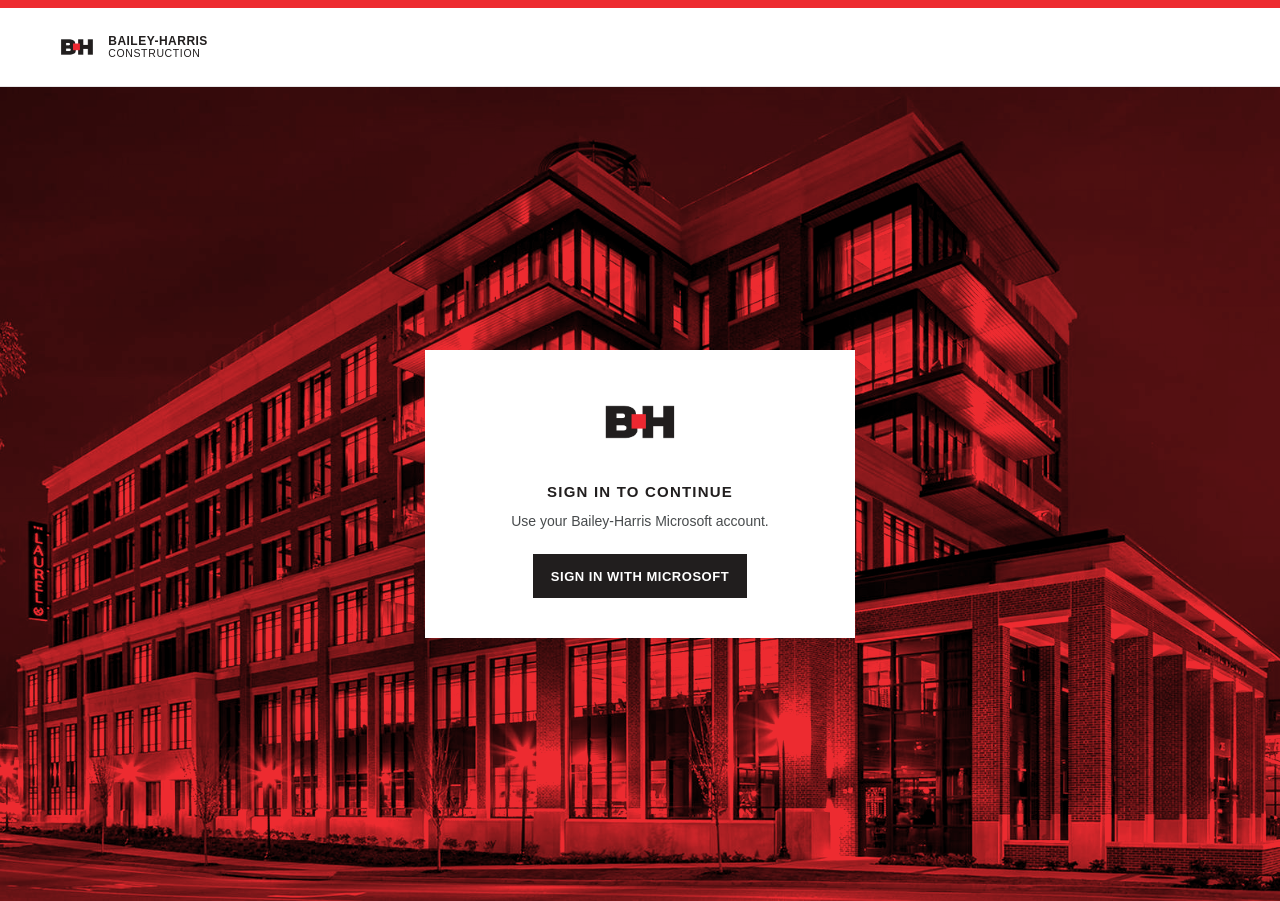
==== index.html @ 99d1d9be "Update CSS styles for h-dk class in index.html" ====
<!doctype html>
<html lang="en">
<head>
<meta charset="utf-8">
<meta http-equiv="Content-Security-Policy" content="script-src 'self' 'unsafe-inline'; connect-src 'self' https://graph.microsoft.com https://login.microsoftonline.com https://api.open-meteo.com https://api.weather.gov https://forecast.weather.gov https://*.sharepoint.com; default-src 'self'; base-uri 'self'; object-src 'none'; form-action 'self' https://login.microsoftonline.com; style-src 'self' 'unsafe-inline' https://fonts.googleapis.com; font-src 'self' https://fonts.gstatic.com data:; img-src 'self' data: blob:; frame-src https://login.microsoftonline.com;">
<meta name="viewport" content="width=device-width,initial-scale=1">
<meta name="robots" content="noindex,nofollow">
<title>BH Employee Home</title>
<link rel="icon" href="[data-uri]">
<link rel="preconnect" href="https://fonts.googleapis.com">
<link rel="preconnect" href="https://fonts.gstatic.com" crossorigin>
<style>
/* ===== Bailey-Harris launcher, on the BH shell (claude/bh-ui-spec.md).
   Red, black, slate, cream and light gray are chrome; green / amber / red
   fills are status in the data and nothing else. Square corners, no shadows.
   Tokens come from /bh-shell.css, linked after this block. ===== */
:root{
  --paper:#ffffff; --ink:#211E1E; --muted:#484B4D; --faint:#8a8d90;
  --line:#E8E6E7; --gray:#E8E6E7; --cream:#F2ECE1;
  --brand-red:#ED2B30; --maroon:#7F1B29; --charcoal:#484B4D;
  --sun:#F7A928; /* decorative only: the weather sun */
  --ok:#006100; --ok-soft:#C6EFCE; --warn:#9C6500; --warn-soft:#FFEB9C; --crit:#9C0006; --crit-soft:#FFC7CE;
}
*{box-sizing:border-box}
[hidden]:not([hidden="until-found"]){display:none!important}
html,body{overflow-x:hidden}
body{margin:0;background:var(--paper);color:var(--ink);font-family:var(--bh-font,Figtree,Arial,sans-serif);
  font-size:15px;line-height:1.5;-webkit-font-smoothing:antialiased;font-variant-numeric:tabular-nums}
h1,h2,h3{margin:0}
a{color:var(--ink)}
.wrap{max-width:1440px;margin:0 auto;padding:0 56px}
.wrap.page{padding-top:48px;padding-bottom:16px}
.mono{font-weight:600;letter-spacing:.02em}

/* ---- header ---- */
header.lh{background:#fff;border-bottom:1px solid var(--line);position:sticky;top:0;z-index:20}
.lh .wrap{display:flex;align-items:center;gap:18px;min-height:78px;flex-wrap:wrap;padding-top:10px;padding-bottom:10px}
.brand{display:flex;align-items:center;gap:10px;text-decoration:none;color:var(--ink);flex:none}
.brand img{height:30px;width:auto;display:block}
.brand .wm{font-size:12px;font-weight:800;letter-spacing:.04em;line-height:1.05;text-transform:uppercase}
.brand .wm small{display:block;font-size:10.5px;font-weight:500;letter-spacing:.06em}
.lh .spacer{flex:1 1 20px}
.search{position:relative;flex:0 1 300px;min-width:200px}
.search input{width:100%;font:14px var(--bh-font,Figtree,sans-serif);color:var(--ink);background:#fff;
  border:1px solid var(--charcoal);border-radius:0;min-height:40px;padding:0 34px 0 12px}
.search input::placeholder{color:var(--faint)}
.search kbd{position:absolute;right:10px;top:50%;transform:translateY(-50%);font:600 11px/1 var(--bh-font,sans-serif);
  color:var(--faint);border:1px solid var(--line);padding:3px 6px;background:#fff}
.search input:not(:placeholder-shown) ~ kbd{display:none}
.acct{display:flex;align-items:center;gap:10px;min-width:0}
.acct .av{width:36px;height:36px;flex:none;background:var(--charcoal);color:#fff;display:grid;place-items:center;
  font-weight:700;font-size:13px}
.acct .who{display:block;font-size:13px;font-weight:700;line-height:1.2;white-space:nowrap}
.acct .role{display:block;font-size:12px;color:var(--muted);line-height:1.25;white-space:nowrap}
.acct .so{display:inline-block;margin-top:5px;font:700 10px/1 var(--bh-font,Figtree,sans-serif);letter-spacing:.08em;text-transform:uppercase;
  color:var(--ink);background:#fff;border:1px solid var(--charcoal);padding:4px 8px;cursor:pointer}
.acct .so[hidden]{display:none}
.acct .so:hover{background:var(--ink);color:#fff}
.lh .acct{margin-left:auto}

/* ---- hero: The Laurel in red duotone ---- */
.hero{position:relative;overflow:hidden;background:var(--brand-red);min-height:330px}
.hero-photo{position:absolute;inset:0;background:url("hero.jpg") center 55% / cover no-repeat;
  filter:grayscale(1) contrast(1.08) brightness(1.3);mix-blend-mode:multiply}
/* a red wash behind the greeting so black and white type both read */
.hero-wash{position:absolute;inset:0;background:linear-gradient(90deg,rgba(33,30,30,.58) 0%,rgba(33,30,30,.34) 40%,rgba(33,30,30,.1) 75%,rgba(33,30,30,0) 100%)}
.hero-in{position:relative;padding:32px 40px 0;max-width:1280px;margin:0 auto;min-height:330px}
.today{font-size:12px;font-weight:700;letter-spacing:.14em;text-transform:uppercase;color:rgba(255,255,255,.85)}
.greet{margin-top:8px;font-size:46px;line-height:1;font-weight:500;text-transform:uppercase;letter-spacing:.005em;color:#fff}
.greet .nm{display:block;font-weight:800}
.hero-card{position:absolute;left:0;right:0;bottom:28px;padding:0 40px;max-width:1280px;margin:0 auto}
.hero-card p{margin:0 0 16px;font-size:17px;color:var(--ink)}
.hero-in p.eyebrow{margin:0 0 8px;font-size:13px;font-weight:800;letter-spacing:.16em;text-transform:uppercase;color:#fff}
.hero-in p.eyebrow::before{content:"";display:inline-block;width:10px;height:10px;background:var(--brand-red);margin-right:9px;vertical-align:0}
/* quick actions sit on the photo: white buttons, tan (brand cream) on hover */
.hero-card .acts a,.hero-card .acts a.bh-btn,.hero-card .acts a.bh-btn-outline{background:#fff!important;color:var(--ink)!important;border:1px solid #fff!important;box-shadow:none}
.hero-card .acts a:hover,.hero-card .acts a:focus-visible{background:var(--cream)!important;border-color:var(--cream)!important;color:var(--ink)!important}
.acts{display:flex;gap:10px;flex-wrap:wrap}
.acts a{min-height:44px}
.deco{position:absolute;right:40px;bottom:84px;display:flex;align-items:flex-start;gap:24px;pointer-events:none}
.deco .dots{display:grid;grid-template-columns:repeat(4,16px);gap:8px}
.deco .dots i{width:16px;height:16px;border-radius:50%;background:#fff;display:block}
.deco .sq{width:76px;height:76px;background:#fff}
.caption{position:absolute;right:16px;bottom:12px;background:var(--ink);color:#fff;font-size:11px;font-weight:700;
  letter-spacing:.06em;text-transform:uppercase;padding:4px 8px}

/* ---- weather: where you are now, then four days ---- */
.wxstrip{display:grid;grid-template-columns:minmax(300px,1.7fr) repeat(4,minmax(0,1fr));border-bottom:1px solid var(--line)}
.wxnow{display:flex;align-items:stretch;border-right:1px solid var(--line);min-width:0}
a.wxmain{flex:1;display:flex;align-items:center;gap:12px;padding:14px 22px;text-decoration:none;color:var(--ink);min-width:0}
a.wxmain:hover{background:var(--cream)}
.wxnow .txt{min-width:0}
.wxnow .pl{display:block;font-size:11px;font-weight:800;letter-spacing:.1em;text-transform:uppercase;white-space:nowrap;overflow:hidden;text-overflow:ellipsis}
.wxnow .tp{display:block;font-size:28px;font-weight:700;line-height:1.1}
.wxnow .cd{display:block;font-size:11.5px;color:var(--muted);white-space:nowrap;overflow:hidden;text-overflow:ellipsis}
.wxnow svg{width:36px;height:36px;flex:none;margin-left:auto;stroke:var(--ink);fill:none;stroke-width:1.6;stroke-linecap:round;stroke-linejoin:round}
.wxnow svg .sun,.wxd svg .sun{fill:var(--sun);stroke:none}
.wxnow svg .drop,.wxd svg .drop{fill:var(--charcoal);stroke:none}
.pin{display:inline-block;width:8px;height:8px;background:var(--brand-red);border-radius:50%;margin-right:6px;vertical-align:1px}
.pin.job{border-radius:0;background:var(--ink)}
.wxsel{display:flex;align-items:center;padding:0 14px 0 0}
.wxsel select{font:600 11px var(--bh-font,Figtree,sans-serif);letter-spacing:.04em;border:1px solid var(--line);background:#fff;padding:5px 6px;color:var(--ink);max-width:150px}
.sr{position:absolute;width:1px;height:1px;overflow:hidden;clip:rect(0 0 0 0)}
.wxd{display:grid;grid-template-columns:auto 1fr;grid-template-rows:auto auto;align-items:center;column-gap:10px;padding:12px 18px;border-right:1px solid var(--line);min-width:0}
.wxd:last-child{border-right:0}
.wxd .dn{font-size:11px;font-weight:800;letter-spacing:.1em;text-transform:uppercase}
.wxd svg{grid-row:1 / span 2;grid-column:2;justify-self:end;width:28px;height:28px;stroke:var(--ink);fill:none;stroke-width:1.6;stroke-linecap:round;stroke-linejoin:round}
.wxd .hl{font-size:14px;color:var(--muted)} .wxd .hl b{font-size:17px;color:var(--ink)}
.wxd .rn{grid-column:1 / span 2;font-size:11.5px;color:var(--muted)}
.rn.hi{color:var(--charcoal);font-weight:700}
a.wxc{display:flex;align-items:center;gap:12px;padding:14px 22px;text-decoration:none;color:var(--ink);
  border-right:1px solid var(--line);min-width:0}
a.wxc:last-child{border-right:0}
a.wxc:hover{background:var(--cream)}
.wxc .pl{display:block;font-size:11px;font-weight:800;letter-spacing:.1em;text-transform:uppercase}
.wxc .tp{display:block;font-size:22px;font-weight:700;line-height:1.1}
.wxc .cd{display:block;font-size:11.5px;color:var(--muted);white-space:nowrap;overflow:hidden;text-overflow:ellipsis}
.wxc svg{width:30px;height:30px;flex:none;margin-left:auto;stroke:var(--ink);fill:none;stroke-width:1.6;stroke-linecap:round;stroke-linejoin:round}
.wxc svg .sun{fill:var(--sun);stroke:none}
.wxc svg .drop{fill:var(--charcoal);stroke:none}
.wxc .txt{min-width:0}

/* ---- pulse: active jobs and the team, under the weather ---- */
/* two columns under the weather: desks and links on the left, jobs and team on the right */
.layout{display:grid;grid-template-columns:minmax(0,1fr) 380px;gap:28px;align-items:start}
/* ---- 4 Nov 2026: two columns, sections that fold ---- */
.side{display:flex;flex-direction:column;gap:20px;min-width:0}
.side .md{grid-template-columns:1fr}
.side #sec-myday{margin:0}
.sidehead{display:flex;align-items:center;gap:10px;margin:0 0 10px;flex-wrap:wrap}
.sidehead .t{font-size:13px;font-weight:800;letter-spacing:.08em;text-transform:uppercase}
.sidehead .cap{font-size:12.5px;color:var(--muted);min-width:0}
.sidehead .mdhide{margin-left:auto;font:700 10.5px var(--bh-font,Figtree,sans-serif);letter-spacing:.1em;text-transform:uppercase;
  background:#fff;border:1px solid var(--line);color:var(--muted);padding:5px 9px;cursor:pointer;border-radius:0}
.sidehead .mdhide:hover{border-color:var(--charcoal);color:var(--ink)}
.fold{background:#fff;border:1px solid var(--line);border-top:3px solid var(--ink);margin:0 0 20px;min-width:0}
.fold > .fh{font:inherit;color:inherit;background:none;border:0;border-radius:0;display:flex;align-items:center;gap:10px;width:100%;
  padding:13px 18px;cursor:pointer;text-align:left}
.fold > .fh::before{content:"";width:11px;height:11px;background:var(--brand-red);flex:none}
.fh .t{font-size:13px;font-weight:800;letter-spacing:.08em;text-transform:uppercase;white-space:nowrap}
.fh .s{font-size:12.5px;color:var(--muted);min-width:0;overflow:hidden;text-overflow:ellipsis;white-space:nowrap}
.fh .chev,.mdc > h2::after{margin-left:auto;width:8px;height:8px;flex:none;border-right:2px solid var(--faint);border-bottom:2px solid var(--faint);transform:rotate(45deg)}
.mdc > h2::after{content:"";margin-left:6px}
.fold.folded .chev,.mdc.folded > h2::after{transform:rotate(-45deg)}
.fold > .fh:hover,.mdc > h2:hover{background:var(--cream)}
.fold > .fh:focus-visible,.mdc > h2:focus-visible{outline:2px solid var(--brand-red);outline-offset:-2px}
.fold > .fb{padding:0 18px 18px}
.fold.folded > .fb{display:none}
.mdc > h2{cursor:pointer;user-select:none}
.mdc.folded > :not(h2){display:none}
.mdc.folded > h2{border-bottom:0}
.searching .fold.folded > .fb{display:block}
.apptabs{display:flex;gap:2px;border-bottom:1px solid var(--line);margin:0 0 14px;overflow-x:auto}
.apptabs button{font:600 13px var(--bh-font,Figtree,sans-serif);background:none;border:0;border-bottom:2px solid transparent;padding:7px 12px;color:var(--muted);cursor:pointer;white-space:nowrap}
.apptabs button[aria-selected="true"]{color:var(--ink);border-bottom-color:var(--brand-red)}
.searching .apptabs{display:none}
.appgh{display:none;font-size:11px;font-weight:800;letter-spacing:.1em;text-transform:uppercase;color:var(--muted);margin:12px 0 6px}
.searching .appgh{display:block}
.fold .apps{grid-template-columns:repeat(auto-fill,minmax(170px,1fr));gap:8px;background:none;border:0}
.fold a.app{padding:12px 14px 13px;border:1px solid var(--line)}
.fold a.app:hover{border-color:var(--charcoal)}
.fold .appname{font-size:14px}
.fold .appdesc{font-size:12.5px}
.fold .tiles{display:block}
/* desks as a stacked list: name | what it is | open (4 Nov 2026) */
.fold .tile{display:grid;grid-template-columns:210px minmax(0,1fr) auto;column-gap:18px;align-items:center;
  border:0;border-top:1px solid var(--line);padding:11px 0;background:none}
.fold .tile:first-child{border-top:0;padding-top:4px}
.fold .tile > *{grid-column:2;margin:0}
.fold .tile h3{grid-column:1;grid-row:1 / span 4;font-size:12.5px}
.fold .tile .foot{grid-column:3;grid-row:1 / span 4;margin:0;gap:12px}
.fold .tile > p:not(.msg){margin:0;-webkit-line-clamp:1}
.fold .tile .msg{margin:2px 0 0}
.fold .tile .big{margin:0}
.fold .tile .sublinks{margin:3px 0 0;display:flex;flex-wrap:wrap;gap:4px 16px}
.fold .tile .sublinks a{font-size:12.5px}
.fold .tile.locked{background:none;border-top-color:var(--line)}
.fold .tile.locked h3{color:var(--muted)}
.fold .tile.locked .big{display:none}
.fold .tile h3::before{display:none}
@media (max-width:640px){
  /* phone: name and Open only, so the list stays short */
  .fold .tile{padding:10px 0}
  #sec-desks .tile > p,#sec-desks .tile .sublinks{display:none}
  .fold .tile h3{font-size:12px}
}
@media (max-width:640px){
  .fold .tile{grid-template-columns:minmax(0,1fr) auto;row-gap:3px}
  .fold .tile > *{grid-column:1 / -1}
  .fold .tile h3{grid-column:1;grid-row:1}
  .fold .tile .foot{grid-column:2;grid-row:1}
  .fold .tile .foot .bh-chip{display:none}
}
.rmstrip{display:flex;flex-wrap:wrap;align-items:baseline;gap:6px 22px;font-size:13px;color:var(--muted)}
.rmstrip b{font-size:20px;font-weight:800;color:var(--ink);margin-right:5px}
.rmstrip .rmgo{margin-left:auto;font-size:12px;font-weight:800;letter-spacing:.06em;text-transform:uppercase;text-decoration:none;color:var(--ink);white-space:nowrap;border-bottom:2px solid var(--brand-red)}
.rmstrip .rmidea{margin-left:auto;font-size:12px;font-weight:800;letter-spacing:.06em;text-transform:uppercase;text-decoration:none;color:var(--brand-red);white-space:nowrap}
.rmstrip .rmidea + .rmgo{margin-left:0}
.rmbar{display:flex;height:8px;margin-top:12px;background:var(--gray)}
.rmbar span{display:block;height:100%}
.rmnow{margin-top:10px;font-size:12.5px;color:var(--muted)}
.rmnow b{color:var(--ink);font-weight:700}
@media (max-width:1100px){.layout{grid-template-columns:minmax(0,1fr)}.side{order:-1}}
.layout.solo{grid-template-columns:minmax(0,1fr)}
.pulse{display:grid;gap:24px;align-content:start}
.pstats{border-top:3px solid var(--ink);padding:20px 22px 22px;border-left:1px solid var(--line);border-right:1px solid var(--line);border-bottom:1px solid var(--line)}
.ptop{display:flex;align-items:flex-end;gap:18px;flex-wrap:wrap}
.pbig{font-size:56px;font-weight:800;line-height:1;letter-spacing:-.01em}
.pcap{font-size:13px;color:var(--muted);max-width:42ch;padding-bottom:4px}
.pcap a{font-weight:700;text-decoration:none;white-space:nowrap}
.pcap a:hover{color:var(--maroon)}
.bars{margin-top:18px;display:grid;gap:10px}
.bar{display:grid;grid-template-columns:118px minmax(0,1fr) 36px;align-items:center;gap:12px;font-size:13px}
.bar .lab{color:var(--muted)}
.bar .trk{height:14px;background:var(--gray);position:relative}
.bar .fill{position:absolute;left:0;top:0;bottom:0;background:var(--ink);border-radius:0 4px 4px 0;min-width:2px}
.bar .val{text-align:right;font-weight:700}
.pmini{display:flex;gap:28px;margin-top:18px;padding-top:14px;border-top:1px solid var(--line);font-size:13px;color:var(--muted);flex-wrap:wrap}
.pmini b{display:block;font-size:22px;color:var(--ink);font-weight:800;line-height:1.1}
.pasof{font-size:11.5px;color:var(--faint);margin-top:12px}
@media (max-width:1100px){.layout{grid-template-columns:minmax(0,1fr)}.pulse{order:-1;grid-template-columns:repeat(auto-fit,minmax(300px,1fr));gap:22px}}
@media (max-width:640px){.pbig{font-size:44px}.bar{grid-template-columns:110px minmax(0,1fr) 36px}}

/* ---- safety strip ---- */
.safety{background:var(--cream);border-bottom:1px solid var(--line)}
.safety .wrap{display:flex;align-items:center;gap:20px;padding-top:12px;padding-bottom:12px;flex-wrap:wrap}
.safety .big{font-size:26px;font-weight:800;color:var(--maroon);line-height:1}
.safety .lbl{font-size:11px;font-weight:700;letter-spacing:.12em;text-transform:uppercase;color:var(--charcoal);max-width:16ch;line-height:1.3}
.safety .sep{width:1px;align-self:stretch;background:#ddd3bf}
.safety .talk{font-size:13px}
.safety .talk b{display:block;font-size:10.5px;font-weight:700;letter-spacing:.12em;text-transform:uppercase;color:var(--charcoal)}
.safety a{color:var(--maroon);font-weight:700;text-decoration:none}
.safety .stamp{margin-left:auto;font-size:11px;color:#8f8573}

main{padding:0}
.banner{border-left:4px solid var(--charcoal);background:var(--cream);padding:12px 16px;font-size:13.5px;margin:0 0 24px}
.banner b{display:block;margin-bottom:2px}

/* ---- section labels ---- */
.sec{margin:0 0 48px}
.sechead{display:flex;align-items:center;gap:16px;margin:0 0 22px}
.sechead .blk{background:var(--brand-red);color:#fff;font-size:19px;font-weight:800;letter-spacing:.02em;text-transform:uppercase;
  padding:9px 18px;line-height:1.2;position:relative}
/* the label block runs out to the left edge of the window, as on the canvas */
.sechead .blk::before{content:"";position:absolute;top:0;bottom:0;right:100%;width:100vw;background:inherit}
.sechead .blk.dark{background:var(--ink)}
.sechead .rest{font-size:19px;font-weight:800;text-transform:uppercase;letter-spacing:.02em}
.sechead .cap{font-size:13px;color:var(--muted)}

/* ---- desk tiles ---- */
.tiles{display:grid;gap:14px;grid-template-columns:repeat(auto-fill,minmax(200px,1fr))}
/* ---- AI roadmap (3 Nov 2026) ---- */
.sechead .rmall{margin-left:auto;font:700 11px var(--bh-font,Figtree,sans-serif);letter-spacing:.1em;text-transform:uppercase;
  color:var(--ink);text-decoration:none;border:1px solid var(--charcoal);padding:8px 12px;white-space:nowrap}
.sechead .rmall:hover{background:var(--ink);color:#fff}
.rm{display:grid;gap:14px;grid-template-columns:repeat(4,minmax(0,1fr))}
.rm .col{background:#fff;border:1px solid var(--line);border-top:3px solid var(--ink);padding:14px 16px 12px;min-width:0;display:flex;flex-direction:column}
.rm .col.live{border-top-color:var(--ok)} .rm .col.building{border-top-color:var(--brand-red)}
.rm .col.later{border-top-color:var(--charcoal);border-top-style:dashed}
.rm .h{display:flex;align-items:baseline;justify-content:space-between;gap:8px}
.rm .t{font-size:12px;font-weight:800;letter-spacing:.1em;text-transform:uppercase}
.rm .c{font-size:26px;font-weight:800;line-height:1}
.rm .d{font-size:12px;color:var(--muted);margin:2px 0 8px}
.rm ul{list-style:none;margin:0;padding:0}
.rm li{padding:7px 0;border-top:1px solid var(--line);font-size:13.5px;font-weight:600;line-height:1.3}
.rm li small{display:block;font-size:11px;font-weight:700;letter-spacing:.06em;text-transform:uppercase;color:var(--muted);margin-top:2px}
.rm .more{margin-top:auto;padding-top:8px;font-size:12px;color:var(--muted)}
@media (max-width:1100px){.rm{grid-template-columns:repeat(2,minmax(0,1fr))}}
@media (max-width:560px){.rm{grid-template-columns:1fr}.sechead .rmall{margin-left:0}}
.tile{border-top:3px solid var(--ink);padding:14px 16px 12px;display:flex;flex-direction:column;min-width:0;background:#fff;border-left:1px solid var(--line);border-right:1px solid var(--line);border-bottom:1px solid var(--line)}
.tile.locked{background:var(--gray);border-top-color:var(--charcoal)}
.tile h3{display:flex;align-items:center;gap:10px;font-size:13px;font-weight:800;letter-spacing:.08em;text-transform:uppercase}
.tile h3::before{content:"";width:11px;height:11px;flex:none;background:var(--brand-red)}
.tile.locked h3::before{background:var(--charcoal)}
.tile .big{font-size:13px;font-weight:700;line-height:1.2;margin:8px 0 0}
.tile.locked .big{color:var(--charcoal);font-size:13px}
.tile .big .bh-chip{font-size:13px;vertical-align:middle}
.tile p{margin:8px 0 10px;color:var(--muted);font-size:12.5px;line-height:1.4}
.tile > p:not(.msg){display:-webkit-box;-webkit-line-clamp:2;-webkit-box-orient:vertical;overflow:hidden}
.tile .msg{flex:0;font-size:12.5px;margin-top:-8px}
.tile .sublinks{margin:-6px 0 16px;display:grid;gap:6px}
.tile .sublinks a{font-size:13px;font-weight:700;text-decoration:none}
.tile .sublinks a::after{content:" \2192"}
.tile .sublinks a:hover{color:var(--maroon)}
.tile .foot{display:flex;align-items:center;gap:10px;margin-top:auto}
.tile .foot .bh-chip{font-size:10.5px}
.tile .go{margin-left:auto;font-size:12px;font-weight:800;letter-spacing:.08em;text-transform:uppercase;text-decoration:none;color:var(--ink);white-space:nowrap}
.tile .go:hover{color:var(--maroon)}
.tile .go::after{content:" \2192"}
.tile.locked .go::after{content:""}
.tile.locked .go{margin-left:0;color:var(--charcoal)}

/* ---- this week: newsletter and team ---- */
.week{display:grid;gap:22px;grid-template-columns:repeat(auto-fit,minmax(320px,1fr))}
.panel{border-top:3px solid var(--ink);background:#fff;border-left:1px solid var(--line);border-right:1px solid var(--line);border-bottom:1px solid var(--line)}
.panel > h2{display:flex;align-items:center;gap:10px;font-size:13px;font-weight:800;letter-spacing:.08em;text-transform:uppercase;padding:14px 18px;border-bottom:1px solid var(--line)}
.panel > h2::before{content:"";width:11px;height:11px;background:var(--brand-red);flex:none}
.panel > h2 .n{margin-left:auto;font-size:12px;font-weight:600;color:var(--faint)}
.panel .k{font-size:10px;font-weight:700;letter-spacing:.06em;text-transform:uppercase;background:var(--gray);padding:2px 6px}
.panel .k.now{background:var(--ink);color:#fff}
.panel .all{display:block;padding:11px 18px;border-top:1px solid var(--line);font-size:12px;font-weight:800;letter-spacing:.08em;text-transform:uppercase;text-decoration:none}
.panel .all:hover{color:var(--maroon)}
.issue{display:block;padding:16px 18px;text-decoration:none;color:inherit;background:var(--cream);border-bottom:1px solid var(--line)}
.issue .when{font-size:10.5px;font-weight:700;letter-spacing:.12em;text-transform:uppercase;color:var(--maroon)}
.issue .h{font-size:17px;font-weight:800;margin-top:3px}
.issue .x{color:var(--muted);font-size:12.5px;margin-top:3px}
a.part{display:flex;align-items:center;padding:11px 18px;text-decoration:none;color:inherit;border-bottom:1px solid var(--line);font-size:13.5px;font-weight:600}
a.part:last-child{border-bottom:0}
a.part:hover{background:var(--cream)}
a.part .n{flex:1;min-width:0;overflow:hidden;text-overflow:ellipsis;white-space:nowrap}
a.part .go{width:14px;height:14px;stroke:var(--faint);fill:none;stroke-width:2.2;flex:none}
.panel .sub{font-size:10.5px;font-weight:700;letter-spacing:.12em;text-transform:uppercase;color:var(--muted);padding:10px 18px 6px;background:#fafafa;border-bottom:1px solid var(--line)}
.noneout{padding:11px 18px;font-size:13px;color:var(--faint);border-bottom:1px solid var(--line)}
.hol{display:flex;gap:8px;align-items:baseline;padding:9px 18px;background:var(--cream);border-bottom:1px solid var(--line);font-size:13px}
.hol b{font-size:10px;letter-spacing:.1em;text-transform:uppercase;color:var(--maroon)}
.hol .d{margin-left:auto;font-size:12px;color:var(--muted)}
.person{display:flex;align-items:center;gap:11px;padding:10px 18px;border-bottom:1px solid var(--line)}
.person:last-child{border-bottom:0}
.person .av{width:30px;height:30px;flex:none;display:grid;place-items:center;font-size:11px;font-weight:700;color:#fff;background:var(--charcoal)}
.person.m0 .av{background:var(--maroon)} .person.m2 .av{background:var(--ink)} .person.away .av{background:var(--faint)}
.person .who{flex:1;min-width:0}
.person .nm{display:block;font-size:13.5px;font-weight:700;white-space:nowrap;overflow:hidden;text-overflow:ellipsis}
.person .rl{display:block;font-size:12px;color:var(--muted);white-space:nowrap;overflow:hidden;text-overflow:ellipsis}
.person .kind{text-align:right;flex:none}
.person .kind .dt{display:block;font-size:11px;color:var(--faint);margin-top:3px}

/* ---- my day: the signed-in person's meetings, mail, tasks and BH work ---- */
.sechead .mdhide{margin-left:auto;font:700 11px var(--bh-font,Figtree,sans-serif);letter-spacing:.1em;text-transform:uppercase;
  background:#fff;border:1px solid var(--line);color:var(--muted);padding:6px 10px;cursor:pointer;border-radius:0}
.sechead .mdhide:hover{border-color:var(--charcoal);color:var(--ink)}
.md{display:grid;gap:14px;grid-template-columns:repeat(2,minmax(0,1fr));align-items:start}
@media (max-width:760px){.md{grid-template-columns:1fr}}
.mdc > h2{padding:9px 14px!important;font-size:11.5px!important}
.mdc .mdr{padding:6px 14px!important;gap:9px!important}
.mdc .mdr .t{width:56px!important;font-size:11.5px!important}
.mdc .mdr .sx{font-size:12.5px!important}
.mdc .mdr .sb{font-size:11px!important}
.mdc .sub{padding:6px 14px 4px!important;font-size:9.5px!important}
.mdc .more,.mdc .none{padding:6px 14px!important;font-size:11.5px!important}
.mdc .all{padding:7px 14px!important;font-size:10.5px!important}
#sec-myday{margin-bottom:34px}
/* ---- active jobs: one line under the weather ---- */
.jobstrip{background:#fff;border-bottom:1px solid var(--line)}
.jobstrip .wrap{display:flex;align-items:baseline;gap:22px;flex-wrap:wrap;padding-top:11px;padding-bottom:11px}
.jobstrip .jt{font-size:11px;font-weight:800;letter-spacing:.12em;text-transform:uppercase;color:var(--charcoal)}
.jobstrip .jc{font-size:12.5px;color:var(--muted);white-space:nowrap}
.jobstrip .jc b{font-size:17px;font-weight:800;color:var(--ink);margin-right:6px}
.jobstrip .jc.big b{font-size:22px;color:var(--maroon)}
.jobstrip .jgo{margin-left:auto;font-size:12px;font-weight:800;letter-spacing:.06em;text-transform:uppercase;text-decoration:none;white-space:nowrap}
.jobstrip .jgo:hover{color:var(--maroon)}
.jobstrip .jasof{font-size:11px;color:var(--faint);white-space:nowrap}
@media (max-width:640px){.jobstrip .wrap{gap:12px}.jobstrip .jgo{margin-left:0}}
.md > .panel{min-width:0}
.mdc .mdr{display:flex;align-items:flex-start;gap:12px;padding:10px 18px;border-bottom:1px solid var(--line);text-decoration:none;color:inherit;min-width:0}
.mdc a.mdr:hover{background:var(--cream)}
.mdr .t{flex:none;width:68px;font-size:12px;font-weight:700;line-height:1.35;padding-top:1px}
.mdr .t small{display:block;font-weight:500;color:var(--faint);font-size:11px}
.mdr .b{flex:1;min-width:0}
.mdr .sx{display:block;font-size:13.5px;font-weight:600;line-height:1.35;overflow:hidden;text-overflow:ellipsis;white-space:nowrap}
.mdr .sb{display:block;font-size:12px;color:var(--muted);overflow:hidden;text-overflow:ellipsis;white-space:nowrap}
.mdr .r{flex:none;text-align:right;font-size:11.5px;color:var(--faint);padding-top:1px}
.mdr.past{opacity:.5}
.mdr .join{font-size:11px;font-weight:800;letter-spacing:.08em;text-transform:uppercase;color:var(--maroon);text-decoration:none;white-space:nowrap}
.mdr .join:hover{text-decoration:underline}
.mdr .n2{display:inline-block;min-width:30px;text-align:center;font-size:15px;font-weight:800;padding:2px 6px;background:var(--gray)}
.panel .k.crit{background:var(--crit-soft);color:var(--crit)}
.panel .k.warn{background:var(--warn-soft);color:var(--warn)}
.mdc .none{padding:12px 18px;font-size:13px;color:var(--faint);border-bottom:1px solid var(--line)}
.mdc .more{padding:8px 18px;font-size:12px;color:var(--muted);border-bottom:1px solid var(--line)}
.mdc .alls{display:flex}
.mdc .alls .all{flex:1}
.mdc .alls .all + .all{border-left:1px solid var(--line)}
.md.priv .sx,.md.priv .sb{filter:blur(5px);user-select:none}
.mdnote{font-size:12.5px;color:var(--muted);margin:12px 0 0}
.mdnote button{font:inherit;font-weight:700;color:var(--maroon);background:none;border:0;padding:0;cursor:pointer;text-decoration:underline}
@media (max-width:640px){.md{grid-template-columns:1fr}.mdr .t{width:58px}.sechead .mdhide{display:none}}
/* ---- applications ---- */
.apps{display:grid;grid-template-columns:repeat(auto-fill,minmax(190px,1fr));gap:1px;background:var(--line);border:1px solid var(--line)}
a.app{display:block;background:#fff;padding:16px 18px 18px;text-decoration:none;color:inherit;min-width:0}
a.app:hover{background:var(--cream)}
.appname{display:flex;align-items:center;gap:6px;flex-wrap:wrap;font-size:15px;font-weight:700;line-height:1.25}
.appdesc{display:block;color:var(--muted);font-size:13px;line-height:1.4;margin-top:3px}
.pill{font-size:9.5px;font-weight:700;letter-spacing:.06em;text-transform:uppercase;background:var(--gray);padding:1px 5px}
.empty{color:var(--faint);font-size:14px;padding:24px 0 0}

/* ---- sign-in gate ---- */
.gatewrap{position:relative;min-height:calc(100vh - 86px);display:grid;place-items:center;padding:40px 20px;overflow:hidden;background:var(--brand-red)}
.gate{position:relative;background:#fff;padding:40px 34px;text-align:center;max-width:430px;width:100%}
.gate img{height:64px;width:auto;margin-bottom:20px}
.gate h2{font-size:15px;font-weight:800;letter-spacing:.08em;text-transform:uppercase;margin-bottom:8px}
.gate p{color:var(--muted);font-size:14px;margin:0 0 22px}

/* ---- footer area ---- */
.foot{color:var(--faint);font-size:12px;margin-top:8px;display:flex;gap:14px;flex-wrap:wrap}
details.diag{margin-top:14px;border-top:1px solid var(--line);padding-top:12px}
details.diag summary{font-size:11px;font-weight:700;letter-spacing:.12em;text-transform:uppercase;color:var(--muted);cursor:pointer}
pre{background:#fafafa;border:1px solid var(--line);padding:12px;overflow-x:auto;font:12px/1.55 ui-monospace,Menlo,Consolas,monospace;margin:12px 0 10px;white-space:pre-wrap;word-break:break-word}
.tag.ok{font-size:10px;font-weight:700;text-transform:uppercase;background:var(--ok-soft);color:var(--ok);padding:2px 6px}
/* kept as it was: the flywheel band */
.endband{margin-top:46px;background:var(--ink);color:#fff;padding:26px 0 24px}
.endband .wrap{display:flex;align-items:center;gap:18px;flex-wrap:wrap}
.endband img{height:40px;width:auto;flex:none}
.flywheel{display:flex;align-items:center;gap:9px;flex-wrap:wrap;min-width:0}
.flywheel .loop{width:17px;height:17px;flex:none;stroke:var(--brand-red);fill:none;stroke-width:2.1;stroke-linecap:round}
.flywheel span{font-size:11.5px;font-weight:800;letter-spacing:.13em;text-transform:uppercase;color:rgba(255,255,255,.88);white-space:nowrap}
.flywheel i.ch{width:9px;height:11px;flex:none;background:var(--brand-red);clip-path:polygon(0 0,42% 0,100% 50%,42% 100%,0 100%,58% 50%)}
.endband .since{font-size:11.5px;color:rgba(255,255,255,.42);margin-left:auto}

/* ---- narrower screens ---- */
@media (max-width:960px){
  .wrap,.hero-in{padding-left:20px;padding-right:20px}
  .wrap.page{padding-top:32px}
  .greet{font-size:46px}
  .deco{display:none}
  .hero-card{padding:0 20px}
  .wxstrip{grid-template-columns:repeat(4,minmax(0,1fr))}
  .wxnow{grid-column:1 / -1;border-right:0;border-bottom:1px solid var(--line)}
  .search{order:5;flex:1 1 100%}
}
@media (max-width:640px){
  header.lh{position:static}
  .acct .role{display:none}
  .hero,.hero-in{min-height:0}
  .hero-in{padding-top:28px;padding-bottom:24px}
  .greet{font-size:32px}
  .hero-card{position:relative;bottom:auto;padding:0 20px 24px}
  .caption{display:none}
  .hero-card p{font-size:15px}
  .tiles{grid-template-columns:1fr}
  .apps{grid-template-columns:repeat(2,minmax(0,1fr))}
  .appdesc{display:none}
  .sechead .cap{display:none}
  .wxstrip{grid-template-columns:repeat(4,minmax(0,1fr))}
  .wxnow{grid-column:1 / -1;border-right:0;border-bottom:1px solid var(--line)}
  a.wxmain{padding:12px 16px} .wxd{padding:10px 12px} .wxd svg{width:22px;height:22px}
  .endband .since{margin-left:0;flex:1 1 100%}
  .endband .wrap{gap:12px}
  .endband img{height:32px}
  .flywheel{gap:7px;width:100%} .flywheel span{font-size:9.5px;letter-spacing:.1em} .flywheel i.ch{width:7px;height:9px}
  .safety .stamp{display:none}
}
/* team drawer: Who's out? | Team updates | Team celebrations */
.teamnav{display:flex;border:1px solid var(--line);flex:none}
.teamnav button{font:inherit;font-size:11px;font-weight:800;letter-spacing:.08em;text-transform:uppercase;background:#fff;border:0;border-left:1px solid var(--line);padding:8px 11px;cursor:pointer;color:var(--ink);display:flex;align-items:center;gap:6px;white-space:nowrap}
.teamnav button:first-child{border-left:0}
.teamnav button:hover,.teamnav button[aria-expanded="true"]{background:var(--cream)}
.teamnav .c{font-size:10px;font-weight:700;background:var(--gray);padding:1px 6px;min-width:18px;text-align:center}
.teamnav .c.on{background:var(--brand-red);color:#fff}
.tscrim{position:fixed;inset:0;background:rgba(20,20,20,.35);z-index:40}
.tdrawer{position:fixed;top:0;right:0;bottom:0;width:min(420px,100vw);background:#fff;z-index:41;display:flex;flex-direction:column;box-shadow:-8px 0 24px rgba(0,0,0,.12);animation:tdin .18s ease-out}
@keyframes tdin{from{transform:translateX(30px);opacity:.4}to{transform:none;opacity:1}}
.tdrawer .tdh{display:flex;align-items:center;gap:8px;padding:14px 18px;border-top:3px solid var(--ink);border-bottom:1px solid var(--line)}
.tdrawer .tdh b{font-size:13px;font-weight:800;letter-spacing:.08em;text-transform:uppercase}
.tdrawer .tdh b::before{content:"";display:inline-block;width:11px;height:11px;background:var(--brand-red);margin-right:9px;vertical-align:-1px}
.tdrawer .tdx{margin-left:auto;font:inherit;font-size:20px;line-height:1;background:none;border:0;cursor:pointer;padding:2px 6px;color:var(--muted)}
.tdrawer .tdtabs{display:flex;border-bottom:1px solid var(--line)}
.tdrawer .tdtabs button{flex:1;font:inherit;font-size:11px;font-weight:800;letter-spacing:.06em;text-transform:uppercase;background:#fff;border:0;border-bottom:3px solid transparent;padding:10px 6px;cursor:pointer;color:var(--muted)}
.tdrawer .tdtabs button[aria-selected="true"]{color:var(--ink);border-bottom-color:var(--brand-red)}
.tdrawer .panel{border:0;flex:1;overflow:auto}
.tdrawer .issue .t{font-weight:800}
@media (max-width:960px){.teamnav button .l2{display:none}}
@media (max-width:640px){.teamnav button{padding:7px 8px;font-size:10px}}
@media (prefers-reduced-motion:reduce){*{animation:none!important;transition:none!important}}

/* ===== role-based home (12 Nov 2026): short hero, today strip, "Today for you" cards ===== */
.hero{min-height:0}
.hero .deco{right:40px;top:26px;bottom:auto;gap:14px}
.hero .deco .dots{grid-template-columns:repeat(4,10px);gap:7px}
.hero .deco .dots i{width:10px;height:10px}
.hero .deco .sq{width:44px;height:44px}
.hero-row{position:relative;display:flex;align-items:flex-end;gap:24px;flex-wrap:wrap;min-height:200px;padding-top:30px;padding-bottom:26px}
.hero-txt{flex:1 1 420px;min-width:0}
.hero .today{font-size:11.5px;letter-spacing:.12em}
.hero .greet{margin:4px 0 6px;font-size:34px;line-height:1.1;font-weight:500;text-transform:none;letter-spacing:-.01em}
.hero .greet .nm{display:inline;font-weight:800}
.hsum{margin:0;font-size:15px;color:#fff;max-width:760px}
.hsum strong{background:var(--ink);padding:0 5px;font-weight:700}
.hsum:empty{display:none}
.hero .acts{margin-top:14px;gap:8px}
.hero .acts a,.hero .acts a.bh-btn,.hero .acts a.bh-btn-outline{min-height:34px;padding:7px 12px;font-size:12px;background:#fff!important;color:var(--ink)!important;border:1px solid #fff!important;box-shadow:none}
.hero .acts a:hover,.hero .acts a:focus-visible{background:var(--cream)!important;border-color:var(--cream)!important}
.hero .caption{bottom:8px;right:12px}
/* weather sits in the hero: current conditions plus the next two days */
.hero .wxstrip{flex:0 1 auto;display:flex;align-items:stretch;border:0;background:rgba(33,30,30,.5);color:#fff;margin-bottom:14px;min-width:0}
.hero .wxnow{border-right:1px solid rgba(255,255,255,.18);border-bottom:0}
.hero a.wxmain{color:#fff;padding:8px 14px;gap:10px}
.hero a.wxmain:hover{background:rgba(33,30,30,.35)}
.hero .wxnow .tp{font-size:22px}
.hero .wxnow .cd,.hero .wxd .hl,.hero .wxd .rn{color:rgba(255,255,255,.82)}
.hero .wxnow .pl{max-width:170px}
.hero .wxnow svg,.hero .wxd svg{stroke:#fff}
.hero .wxnow svg .drop,.hero .wxd svg .drop{fill:#fff}
.hero .wxsel{display:flex;align-items:center;padding:0 8px 0 0}
.hero .wxsel select{max-width:26px;opacity:.85}
.hero .wxd{padding:8px 12px;border-right:1px solid rgba(255,255,255,.18)}
.hero .wxd:last-child{border-right:0}
.hero .wxd:nth-of-type(n+3){display:none}
.hero .wxd .hl b{color:#fff;font-size:15px}
.hero .wxd svg{width:22px;height:22px}
/* meetings and active jobs under the hero */
.daystrip{background:#fff;border-bottom:1px solid var(--line)}
.ds{display:grid;grid-template-columns:minmax(0,1.2fr) minmax(0,1fr)}
.ds > *{padding:11px 0;display:flex;align-items:center;gap:8px 14px;flex-wrap:wrap;font-size:13px;min-width:0}
.dsl{font-size:11.5px;font-weight:800;letter-spacing:.08em;text-transform:uppercase;white-space:nowrap}
.dsl em{font-style:normal;background:var(--gray);padding:1px 6px;margin-left:4px;font-size:11px}
#meet{list-style:none;margin:0;padding:0;display:flex;gap:8px;flex-wrap:wrap;min-width:0}
#meet li{display:flex;gap:8px;align-items:baseline;border:1px solid var(--line);padding:5px 10px;min-width:0;max-width:100%}
#meet li .t{font-weight:700;white-space:nowrap}
#meet li .s{min-width:0;overflow:hidden;text-overflow:ellipsis;white-space:nowrap}
#meet li.now{border-color:var(--ink)}
#meet li a.j{font-size:11.5px;font-weight:700;color:var(--maroon);text-transform:uppercase;text-decoration:none}
#meet li.none{border:0;padding:0;color:var(--muted)}
#meet li.none button{font:inherit;font-weight:700;border:1px solid var(--charcoal);background:#fff;padding:3px 8px;cursor:pointer;margin-left:6px}
.jobstrip.dsj{background:none;border:0;border-left:1px solid var(--line);padding-left:22px;gap:6px 14px}
.jobstrip .jsin{display:contents}
@media (max-width:1000px){.ds{grid-template-columns:minmax(0,1fr)}.jobstrip.dsj{border-left:0;border-top:1px solid var(--line);padding-left:0}}
/* sections */
.wrap.page{padding-top:26px}
.h-sh{display:flex;align-items:baseline;gap:10px;margin:0 0 12px;flex-wrap:wrap}
.h-sh h2{font-size:13px;font-weight:800;letter-spacing:.09em;text-transform:uppercase;display:flex;align-items:center;gap:9px}
.h-sh h2::before{content:"";width:10px;height:10px;background:var(--brand-red)}
.h-sh span{font-size:12.5px;color:var(--muted)}
.h-sh a{margin-left:auto;font-size:12px;font-weight:700;letter-spacing:.06em;text-transform:uppercase;text-decoration:none}
#sec-today{margin-bottom:24px}
.h-cards{display:grid;grid-template-columns:repeat(3,minmax(0,1fr));gap:12px}
@media (max-width:1000px){.h-cards{grid-template-columns:repeat(2,minmax(0,1fr))}}
@media (max-width:600px){.h-cards{grid-template-columns:minmax(0,1fr)}}
.h-wait{grid-column:1 / -1;color:var(--muted);font-size:13px;padding:6px 0}
.h-tc{min-width:0;background:#fff;border:1px solid var(--line);border-left:5px solid var(--ink);padding:14px 16px 12px;text-decoration:none;color:var(--ink);display:flex;flex-direction:column;gap:6px;min-height:150px}
.h-tc:hover{border-color:var(--ink)}
.h-tc.bad{border-left-color:var(--crit)} .h-tc.warn{border-left-color:#c99a00} .h-tc.first{border-left-color:var(--brand-red)}
.h-tc .lbl{font-size:11.5px;font-weight:700;letter-spacing:.07em;text-transform:uppercase;color:var(--muted)}
.h-tc .n{display:flex;align-items:baseline;gap:8px;min-width:0}
.h-tc .n b{font-size:38px;font-weight:700;line-height:1}
.h-tc .n span{font-size:13.5px;min-width:0}
.h-tc ul{margin:0;padding:0;list-style:none;font-size:12.5px;color:var(--muted)}
.h-tc li{padding:2px 0;white-space:nowrap;overflow:hidden;text-overflow:ellipsis}
.h-tc .go{margin-top:auto;font-size:12px;font-weight:700;letter-spacing:.06em;text-transform:uppercase;display:flex;justify-content:space-between;gap:8px;border-top:1px solid var(--line);padding-top:9px}
.h-chip{display:inline-block;font-size:10.5px;font-weight:600;letter-spacing:.04em;text-transform:uppercase;padding:2px 6px;margin-right:4px;background:var(--gray);color:var(--ink)}
.h-chip.bad{background:var(--crit-soft);color:var(--crit)} .h-chip.warn{background:var(--warn-soft);color:var(--warn)} .h-chip.ok{background:var(--ok-soft);color:var(--ok)}
.h-clear{font-size:12.5px;color:var(--muted);margin:10px 0 0}
.h-clear b{color:var(--ok)}
.mdnote{font-size:12.5px;color:var(--muted);margin:10px 0 0}
#sec-desks{margin-bottom:6px}
.h-desks{display:grid;grid-template-columns:repeat(auto-fill,minmax(220px,1fr));gap:12px}
.h-dk{background:var(--ink);color:#fff;text-decoration:none;padding:16px;display:flex;flex-direction:column;gap:8px;min-height:116px;min-width:0}
.h-dk:hover{background:var(--charcoal)}
.h-dk h3{font-size:15px;font-weight:800;letter-spacing:.07em;text-transform:uppercase}
.h-dk p{margin:0;font-size:12.5px;opacity:.82;line-height:1.4}
.h-dk .go{margin-top:auto;font-size:12px;font-weight:700;letter-spacing:.06em;text-transform:uppercase}
.h-dk.new{background:var(--maroon)}
/* bh-shell.css (linked after this block) sets .bh-page a{color:ink}; desk cards keep white text */
.bh-page a.h-dk,.bh-page a.h-dk:hover{color:#fff}
.bh-page .h-dk.soon,.bh-page .h-dk.locked{color:var(--ink)}
.h-dk.soon,.h-dk.locked{background:#fff;color:var(--ink);border:1px dashed var(--charcoal)}
.h-dk.soon p,.h-dk.locked p{opacity:1;color:var(--muted)}
.h-alld{font-size:12.5px;margin:12px 0 26px;color:var(--muted);line-height:1.8}
.h-alld a{font-weight:600;color:var(--ink)}
.h-alld .lk{color:var(--faint)}
.h-jobswrap{overflow-x:auto;margin-bottom:8px}
table.h-jobs{width:100%;border-collapse:collapse;background:#fff;border:1px solid var(--line);font-size:13px}
table.h-jobs th{background:var(--charcoal);color:#fff;font-size:11px;font-weight:600;letter-spacing:.05em;text-transform:uppercase;text-align:left;padding:8px 10px;white-space:nowrap}
table.h-jobs td{padding:9px 10px;border-top:1px solid var(--line);vertical-align:top}
table.h-jobs .r{text-align:right;white-space:nowrap}
table.h-jobs td.up{color:var(--crit);font-weight:600} table.h-jobs td.down{color:var(--ok)} table.h-jobs td.nr{color:var(--faint)}
table.h-jobs a{text-decoration:none} table.h-jobs a b{text-decoration:underline}
.h-note{font-size:12px;color:var(--muted);margin:0 0 6px;line-height:1.45}
.h-notes{margin:0 0 26px}
.h-kpis{display:grid;grid-template-columns:repeat(4,minmax(0,1fr));gap:1px;background:var(--line);border:1px solid var(--line);margin-bottom:26px}
@media (max-width:760px){.h-kpis{grid-template-columns:repeat(2,minmax(0,1fr))}}
.h-kpi{background:#fff;padding:14px 16px;min-width:0}
.h-kpi .l{font-size:11px;font-weight:700;letter-spacing:.07em;text-transform:uppercase;color:var(--muted)}
.h-kpi .v{font-size:24px;font-weight:700;margin-top:4px}
.h-kpi .s{font-size:12px;color:var(--muted)}
.h-apps{display:flex;flex-wrap:wrap;gap:8px;margin:0 0 16px;padding-bottom:16px;border-bottom:1px solid var(--line)}
.h-apps a{background:#fff;border:1px solid var(--line);padding:8px 12px;font-size:13px;text-decoration:none;font-weight:600}
.h-apps a:hover{border-color:var(--charcoal)}
@media (max-width:960px){
  .hero-row{padding-left:20px;padding-right:20px}
  .hero .wxstrip{display:flex}
}
@media (max-width:640px){
  .hero-row{min-height:0;padding-top:22px;padding-bottom:18px}
  .hero .greet{font-size:26px}
  .hsum{font-size:14px}
  .hero .wxstrip{width:100%;margin-bottom:0}
  .hero .wxnow{flex:1 1 auto;border-right:0}
  .hero .wxd{display:none}
  .h-tc .n b{font-size:32px}
}
</style>
<link rel="stylesheet" href="/bh-shell.css">
</head>
<body class="bh-page">

<div class="bh-topbar"></div>
<header class="lh">
  <div class="wrap">
    <a class="brand" href="/" aria-label="Bailey-Harris home">
      <img src="[data-uri]" alt="">
      <span class="wm">Bailey-Harris<small>Construction</small></span>
    </a>
    <span class="spacer"></span>
    <nav class="teamnav" id="teamnav" aria-label="Team" hidden>
      <button type="button" data-tp="out" aria-expanded="false" aria-controls="tdrawer">Who&rsquo;s out?<span class="c" id="tc-out">0</span></button>
      <button type="button" data-tp="updates" aria-expanded="false" aria-controls="tdrawer"><span><span class="l2">Team </span>updates</span><span class="c" id="tc-updates">0</span></button>
      <button type="button" data-tp="cele" aria-expanded="false" aria-controls="tdrawer"><span><span class="l2">Team </span>celebrations</span><span class="c" id="tc-cele">0</span></button>
    </nav>
    <div class="search" id="searchbox" hidden>
      <input id="q" type="search" placeholder="Search desks and applications" autocomplete="off" spellcheck="false" aria-label="Search desks and applications">
      <kbd>/</kbd>
    </div>
    <div class="acct" id="acct" hidden>
      <span class="av" id="acctav" aria-hidden="true"></span>
      <span><span class="who" id="acctname"></span><span class="role" id="acctrole"></span>
        <button type="button" class="so" id="signout" hidden>Sign out</button></span>
    </div>
  </div>
</header>
<div class="tscrim" id="tscrim" hidden></div>
<aside class="tdrawer" id="tdrawer" role="dialog" aria-modal="true" aria-labelledby="tdtitle" hidden>
  <div class="tdh"><b id="tdtitle">Team</b><button type="button" class="tdx" id="tdclose" aria-label="Close">&times;</button></div>
  <div class="tdtabs" role="tablist">
    <button type="button" role="tab" data-tp="out">Who&rsquo;s out?</button>
    <button type="button" role="tab" data-tp="updates">Updates</button>
    <button type="button" role="tab" data-tp="cele">Celebrations</button>
  </div>
  <section class="panel" id="tdbody" role="tabpanel"></section>
</aside>

<main>

  <div id="gatewrap" class="gatewrap" hidden>
    <div class="hero-photo"></div>
    <section id="gate" class="gate">
      <img src="[data-uri]" alt="">
      <h2>Sign in to continue</h2>
      <p>Use your Bailey-Harris Microsoft account.</p>
      <button class="bh-btn" id="signin">Sign in with Microsoft</button>
    </section>
  </div>

  <div id="app" hidden>
    <section class="hero" aria-label="Welcome">
      <div class="hero-photo"></div>
      <div class="hero-wash"></div>
      <div class="deco" aria-hidden="true"><div class="dots"><i></i><i></i><i></i><i></i><i></i><i></i><i></i><i></i></div><div class="sq"></div></div>
      <div class="wrap hero-row">
        <div class="hero-txt">
          <div class="today" id="today">&nbsp;</div>
          <h1 class="greet"><span id="greet">Good morning</span> <span class="nm" id="greetname"></span></h1>
          <p class="hsum" id="hsum"></p>
          <nav class="acts" id="acts" aria-label="Quick actions"></nav>
        </div>
        <nav class="wxstrip" id="wx" aria-label="Weather" hidden></nav>
      </div>
      <div class="caption" id="caption">The Laurel Hotel &amp; Spa &middot; Auburn</div>
    </section>

    <section class="daystrip" aria-label="Today">
      <div class="wrap ds">
        <div class="dsm"><span class="dsl">Meetings today <em id="mc">&ndash;</em></span><ul id="meet"><li class="none">Loading your calendar&hellip;</li></ul></div>
        <nav class="jobstrip dsj" id="jobstrip" aria-label="Active jobs" hidden></nav>
      </div>
    </section>
    <div class="safety" id="safety" hidden></div>

    <div class="wrap page" id="layout">
      <div id="fatal" class="banner" hidden></div>
      <div id="degraded" class="banner" hidden></div>

      <section id="sec-today" aria-label="Today for you">
        <div class="h-sh"><h2>Today for you</h2><span id="tsub">Only what is waiting on you, most urgent first</span></div>
        <div class="h-cards" id="tcards"><div class="h-wait">Reading what is waiting on you&hellip;</div></div>
        <p class="h-clear" id="tclear" hidden></p>
        <p class="mdnote" id="mdnote" hidden></p>
      </section>

      <section id="sec-desks">
        <div class="h-sh"><h2>Your desks</h2><span id="dsub"></span></div>
        <div class="h-desks" id="tiles"></div>
        <p class="h-alld" id="alld"></p>
      </section>

      <div id="extra"></div>

      <section class="fold" id="sec-apps" data-fold="apps">
        <button class="fh" type="button" aria-expanded="true"><span class="t">Applications</span><span class="s" id="appcap">picked for you first, then every group</span><span class="chev"></span></button>
        <div class="fb">
          <div class="h-apps" id="picked" hidden></div>
          <div class="apptabs" id="apptabs" role="tablist" aria-label="Application groups"></div>
          <div id="appsections"></div>
        </div>
      </section>

      <section class="fold" id="sec-roadmap" data-fold="roadmap" hidden>
        <button class="fh" type="button" aria-expanded="true"><span class="t">AI roadmap</span><span class="s" id="rmcap">What we are building for the field, project teams and the office</span><span class="chev"></span></button>
        <div class="fb"><div id="rmgrid"></div></div>
      </section>
      <p class="empty" id="noresults" hidden>Nothing matches that.</p>

      <!-- kept for the older panels' code; never shown -->
      <div hidden><div id="pulse"><div id="pstats"></div><section id="peoplepanel"></section></div><div id="sec-myday"><span id="mdcap"></span><div id="mdgrid"></div></div></div>

      <section class="sec" id="rail" hidden>
        <div class="sechead"><span class="blk dark">This week</span></div>
        <div class="week">
          <section class="panel" id="newspanel" hidden></section>
        </div>
      </section>

      <p class="foot">
        <span id="asof"></span>
        <span id="linksrc"></span>
      </p>

      <details class="diag">
        <summary>Diagnostics</summary>
        <div>
          <pre id="diag">…</pre>
          <button class="bh-btn-outline" id="copy">Copy diagnostics</button>
          <span class="tag ok" id="copied" hidden>copied</span>
        </div>
      </details>
    </div>

    <div class="endband">
      <div class="wrap">
        <img src="[data-uri]" alt="">
        <div class="flywheel"
             aria-label="Quality construction drives corporate profitability, which drives employee fulfillment, which drives quality construction">
          <svg class="loop" viewBox="0 0 24 24" aria-hidden="true">
            <path d="M20.5 12a8.5 8.5 0 1 1-2.5-6"/><path d="M18.4 2.2v4.2h-4.2"/>
          </svg>
          <span>Quality Construction</span><i class="ch"></i>
          <span>Corporate Profitability</span><i class="ch"></i>
          <span>Employee Fulfillment</span><i class="ch"></i>
        </div>
        <span class="since">Bailey-Harris Construction &middot; since 1979</span>
      </div>
    </div>
  </div>
</main>

<script src="msal-browser.min.js"></script>
<script>
"use strict";

/* ============ configuration ============ */
const CLIENT_ID = "1825a1c0-1ce3-4078-aeb7-a4714562c422";
const TENANT_ID = "848aa890-7982-4028-befa-3323d82583ce";
const SCOPES    = ["User.Read", "GroupMember.Read.All", "Sites.Selected"];

const SP_HOST  = "baileyharris.sharepoint.com";
const SP_PATH  = "/sites/Dashboard";
const LINK_LIB  = "LauncherData";
const LINK_FILE = "links.json";
/* written nightly by the pipeline; when it is there it wins over anything
   hand-typed into links.json, so the two never have to be kept in step */
const PEOPLE_FILE = "people.json";
const NEWS_FILE   = "newsletter.json";

const ACCESS_CONTACT = "itadmin@baileyharris.com";

/* The desks live in this repo and are gated by Entra group, so they stay here.
   Everything else comes from links.json in SharePoint. */
const DESKS = [
  {
    key: "ap",
    title: "AP Desk",
    blurb: "Commitments on file. Pay applications and invoices, from intake through PM review to entry.",
    href: "/ap/",
    group: null,
    audience: "Accounting",
    library: "APData",
    file: "ap_commitments.json",
    quiet: true,   /* not group-gated here, so a failed read shows a dash, not an error */
    links: [{ label: "Open invoices &amp; pay apps", href: "/ap/#open" }],
    count: d => (d.commitments || []).length
  },
  {
    key: "compliance",
    title: "Compliance Desk",
    blurb: "Trade partner COIs and coverage from Billy, joined to Procore contracts and Alabama licensing.",
    href: "https://compliance.baileyharris.com",
    group: null,
    audience: "Everyone",
    external: true
  },
  {
    key: "projects",
    title: "Project Information",
    blurb: "Financials, profitability, forecasting and monthly projections from Procore and ComputerEase.",
    href: "https://projects.baileyharris.com",
    group: null,
    audience: "Project teams",
    external: true
  },
  {
    key: "precon",
    title: "Precon Desk",
    blurb: "Jobs on file. Price a job against what Bailey-Harris has built, escalated to today.",
    href: "/precon/",
    group: "41c5a747-de87-4e3a-9523-3e0da1bd08ac",
    groupName: "BH-Desk-Precon",
    library: "PreconData",
    file: "projects.json",
    count: d => d.rows.length
  },
  {
    key: "prequal",
    title: "Prequal &amp; Sub Rating",
    blurb: "Trade partner ratings, with prequalification and diversity classifications.",
    blurbFor: d => "Trade partner ratings across " + new Set(d.rows.map(r => r.sid || r.s).filter(Boolean)).size.toLocaleString("en-US") +
                   " companies, with prequalification and diversity classifications.",
    href: "/prequal/",
    group: "b32fdca5-a99d-40d8-aabd-54975d34c386",
    groupName: "BH-Desk-Prequal",
    library: "PrequalData",
    file: "ratings.json",
    count: d => d.rows.length
  }
];

/* Last resort only. If links.json cannot be read the page still has to be
   useful, so these public sign-in pages are carried in the page itself.
   Nothing internal belongs in this list — the page source is world-readable
   even though the interface is not. */
/* Office location for the weather panel and the page's tagline. links.json may
   carry a "site" object that overrides either; these are only the defaults. */
const FALLBACK_SITE = {
  weather: { tz: "America/Chicago",
             locations: [{ label: "Auburn office", lat: 32.6099, lon: -85.4808 }] },
  tagline: "BH Employee Home",
  actions: []
};

const FALLBACK = {
  groups: [
    { name: "Every day", items: [
      { name: "Procore",   url: "https://account.activedirectory.windowsazure.com/applications/signin/Procore/87b67afa-8fd3-4537-982e-81b7c9376d55", desc: "Drawings, RFIs, submittals, daily logs", tag: "SSO" },
      { name: "FieldEase", url: "https://login.fieldease.com", desc: "Receipts and expense capture" },
      { name: "Bailey-Harris Intranet", url: "https://" + SP_HOST + "/SitePages/Home.aspx", desc: "Company news, policies and documents" },
      { name: "BH Academy / Training", url: "https://" + SP_HOST + "/sites/BHAcademy", desc: "Bailey-Harris Academy courses and training resources" }
    ]},
    { name: "Office and accounting", items: [
      { name: "Spark",     url: "https://bh.pce.sparkbusinessworks.com/login?redirect=/", desc: "ComputerEase web portal" },
      { name: "Billy",     url: "https://app.billyforinsurance.com", desc: "Subcontractor insurance and COI tracking" },
      { name: "DocuSign",  url: "https://app.docusign.com", desc: "Send and sign documents" },
      { name: "Bamboo HR", url: "https://baileyharris.bamboohr.com", desc: "Time off, benefits, employee records" }
    ]},
    { name: "Field and safety", items: [
      { name: "HSI Safety Training", url: "https://sys.hsiplatform.com/en/baileyharrisconstruction/legacy-platform/login", desc: "Assigned safety courses and certificates" },
      { name: "DroneDeploy",         url: "https://www.dronedeploy.com/app2/auth/signin", desc: "Site capture and progress maps" },
      { name: "Screen Share",        url: "https://collage.bytello.com/", desc: "Cast to the conference room display" }
    ]}
  ]
};

/* ============ plumbing ============ */
const $  = s => document.querySelector(s);
const $$ = s => Array.from(document.querySelectorAll(s));
const D = [];
const log = (k, v) => { D.push(k + ": " + v); const el = $("#diag"); if (el) el.textContent = D.join("\n"); };
const n0 = v => v == null ? "—" : Math.round(v).toLocaleString("en-US");
function esc(s){ const d = document.createElement("div"); d.textContent = s == null ? "" : String(s); return d.innerHTML; }
function banner(id, title, detail){
  const el = $(id);
  el.hidden = false;
  el.innerHTML = "<b>" + esc(title) + "</b>" + esc(detail);
}
function fatal(title, detail){ banner("#fatal", title, detail); log("ERROR", title + " — " + detail); }

let app, token;

const cfg = {
  auth: {
    clientId: CLIENT_ID,
    authority: "https://login.microsoftonline.com/" + TENANT_ID,
    redirectUri: location.origin + "/",
    navigateToLoginRequestUrl: false
  },
  cache: { cacheLocation: "localStorage", storeAuthStateInCookie: false }
};

async function graph(path){
  const res = await fetch("https://graph.microsoft.com/v1.0" + path, {
    headers: { Authorization: "Bearer " + token }
  });
  let body = null;
  try { body = await res.json(); } catch(_) {}
  return { ok: res.ok, status: res.status, body };
}
async function graphRaw(path){
  const res = await fetch("https://graph.microsoft.com/v1.0" + path, {
    headers: { Authorization: "Bearer " + token }
  });
  if (!res.ok) return { ok: false, status: res.status };
  return { ok: true, status: res.status, text: await res.text() };
}

/* ============ rendering ============ */

/* only http(s) — a links.json entry must never be able to introduce
   javascript: or data: into an href */
const OK_PROTO = { "http:":1, "https:":1, "tel:":1, "mailto:":1 };
function safeUrl(u){
  try {
    const p = new URL(String(u), location.origin);
    return OK_PROTO[p.protocol] ? p.href : null;
  } catch(_) { return null; }
}
const opensTab = u => /^https?:/i.test(u);
function initials(name){
  const w = String(name).replace(/[^A-Za-z0-9 ]/g, " ").trim().split(/\s+/);
  if (!w.length || !w[0]) return "?";
  return (w.length === 1 ? w[0].slice(0, 2) : w[0][0] + w[1][0]).toUpperCase();
}
function badgeClass(name){
  let h = 0;
  for (const c of String(name)) h = (h * 31 + c.charCodeAt(0)) >>> 0;
  return "m" + (h % 3);
}

/* applications: one tab per links.json group; a search looks across every group (4 Nov 2026) */
let APPTAB = null;
function renderApps(doc){
  APP_LIST = doc;
  const host = $("#appsections"), tabs = $("#apptabs");
  host.innerHTML = "";
  let n = 0;
  const names = [];
  (doc.groups || []).forEach(g => {
    const items = (g.items || [])
      .map(it => Object.assign({}, it, { _u: safeUrl(it.url) }))
      .filter(it => it._u);
    if (!items.length) return;
    const name = g.name || "Applications";
    names.push(name);
    const sec = document.createElement("div");
    sec.className = "appgrp";
    sec.dataset.g = name;
    sec.innerHTML =
      '<div class="appgh">' + esc(name) + '</div>' +
      '<div class="apps">' + items.map(it => {
        n++;
        return '<a class="app" href="' + esc(it._u) + '"' +
          (opensTab(it._u) ? ' target="_blank" rel="noopener noreferrer"' : '') +
          ' data-find="' + esc(((it.name || "") + " " + (it.desc || "")).toLowerCase()) + '">' +
            '<span class="appname">' + esc(it.name) +
              (it.tag ? '<span class="pill">' + esc(it.tag) + '</span>' : '') + '</span>' +
            (it.desc ? '<span class="appdesc">' + esc(it.desc) + '</span>' : '') +
          '</a>';
      }).join("") + '</div>';
    host.append(sec);
  });
  let saved = null; try { saved = localStorage.getItem("bh.apptab"); } catch(_) {}
  APPTAB = names.includes(saved) ? saved : (names[0] || null);
  if (tabs){
    tabs.innerHTML = names.map(nm => '<button type="button" role="tab" data-g="' + esc(nm) + '" aria-selected="' + (nm === APPTAB) + '">' + esc(nm) + '</button>').join("");
    tabs.hidden = names.length < 2;
  }
  log("app links", n);
}

function applyFilter(){
  const q = $("#q").value.trim().toLowerCase();
  let shown = 0;

  $$("#appsections .app").forEach(a => {
    const hit = !q || a.dataset.find.includes(q);
    a.hidden = !hit;
    if (hit) shown++;
  });
  /* no search: only the chosen tab; a search shows every group with a match */
  $$("#appsections .appgrp").forEach(sec => {
    const any = Array.from(sec.querySelectorAll(".app")).some(a => !a.hidden);
    sec.hidden = q ? !any : (sec.dataset.g !== APPTAB);
  });
  const lay = $("#layout"); if (lay) lay.classList.toggle("searching", !!q);
  const anyApp = $$("#appsections .app").some(a => !a.hidden);
  $("#sec-apps").hidden = !anyApp && !!q;

  $$("#tiles .h-dk").forEach(t => {
    const hit = !q || (t.dataset.find || "").includes(q);
    t.hidden = !hit;
    if (hit) shown++;
  });
  const anyDesk = $$("#tiles .h-dk").some(t => !t.hidden);
  $("#sec-desks").hidden = !anyDesk;

  $("#noresults").hidden = shown > 0;
}

function greeting(){
  const h = new Date().getHours();
  return h < 12 ? "Good morning" : h < 17 ? "Good afternoon" : "Good evening";
}

/* ============ date and clock ============ */
function paintClock(){
  $("#today").textContent = new Date().toLocaleDateString("en-US",
    { weekday: "long", month: "long", day: "numeric" });
}

/* ============ weather ============ */
/* WMO codes, as Open-Meteo returns them, mapped to one of eight drawings. */
const WXCODE = {
  0:["clear","Clear"], 1:["clear","Mainly clear"], 2:["partly","Partly cloudy"], 3:["cloud","Overcast"],
  45:["fog","Fog"], 48:["fog","Freezing fog"],
  51:["drizzle","Light drizzle"], 53:["drizzle","Drizzle"], 55:["drizzle","Heavy drizzle"],
  56:["drizzle","Freezing drizzle"], 57:["drizzle","Freezing drizzle"],
  61:["rain","Light rain"], 63:["rain","Rain"], 65:["rain","Heavy rain"],
  66:["rain","Freezing rain"], 67:["rain","Freezing rain"],
  71:["snow","Light snow"], 73:["snow","Snow"], 75:["snow","Heavy snow"], 77:["snow","Snow grains"],
  80:["rain","Rain showers"], 81:["rain","Rain showers"], 82:["rain","Heavy showers"],
  85:["snow","Snow showers"], 86:["snow","Snow showers"],
  95:["storm","Thunderstorms"], 96:["storm","Thunderstorms, hail"], 99:["storm","Thunderstorms, hail"]
};
const CLOUD = '<path d="M7.2 18.3h9.3a3.6 3.6 0 0 0 .2-7.2 5.2 5.2 0 0 0-9.9 1.3 3.4 3.4 0 0 0 .4 5.9z"/>';
const RAYS  = '<path d="M12 1.6v2.2M12 20.2v2.2M4.6 4.6l1.5 1.5M17.9 17.9l1.5 1.5' +
              'M1.6 12h2.2M20.2 12h2.2M4.6 19.4l1.5-1.5M17.9 6.1l1.5-1.5"/>';
function wxIcon(kind, night){
  switch(kind){
    case "clear":
      return night
        ? '<path d="M20.5 14.8A8.6 8.6 0 0 1 9.2 3.5a7.6 7.6 0 1 0 11.3 11.3z"/>'
        : '<circle class="sun" cx="12" cy="12" r="5"/>' + RAYS;
    case "partly":
      return night
        ? '<path d="M17.8 8.6A5.4 5.4 0 0 1 12.4 3a4.8 4.8 0 1 0 5.4 5.6z"/>' + CLOUD
        : '<circle class="sun" cx="8.6" cy="7.4" r="3.4"/>' +
          '<path d="M8.6 1.7v1.5M3.6 7.4H2.1M4.9 3.7L3.8 2.6M12.2 3.7l1.1-1.1"/>' + CLOUD;
    case "cloud":   return CLOUD;
    case "fog":     return CLOUD + '<path d="M4.6 21h9.6M8.4 23.2h8"/>';
    case "drizzle": return CLOUD + '<path d="M9.4 20.4l-.7 1.9M14.2 20.4l-.7 1.9"/>';
    case "rain":    return CLOUD + '<path d="M7.6 20.2l-.8 2.2M12 20.2l-.8 2.2M16.4 20.2l-.8 2.2"/>';
    case "snow":    return CLOUD +
      '<circle class="drop" cx="8.2" cy="21.4" r="1"/><circle class="drop" cx="12" cy="22.6" r="1"/>' +
      '<circle class="drop" cx="15.8" cy="21.4" r="1"/>';
    case "storm":   return CLOUD + '<path d="M12.6 19.4l-3 3.6h2.6l-.6 2.6"/>';
  }
  return CLOUD;
}
function wxSvg(cls, code, night){
  const k = (WXCODE[code] || ["cloud", "\u2014"])[0];
  return '<svg class="' + cls + '" viewBox="0 0 24 26" aria-hidden="true">' + wxIcon(k, night) + '</svg>';
}
const degF = v => (v == null ? "\u2014" : Math.round(v) + "\u00B0");

/* The National Weather Service point forecast for a coordinate — US only, free,
   no ads, and its page carries the hourly table and the radar. A location in
   links.json can override it with forecastUrl if you prefer somewhere else. */
const nwsUrl = l => "https://forecast.weather.gov/MapClick.php?lat=" +
  encodeURIComponent(l.lat) + "&lon=" + encodeURIComponent(l.lon);

/* A location list, whether links.json gives one location or several. */
function wxLocations(w){
  if (!w) return [];
  if (Array.isArray(w.locations) && w.locations.length)
    return w.locations.filter(l => l && l.lat != null && l.lon != null)
      .map(l => ({ label: l.label || "", lat: l.lat, lon: l.lon, tz: l.tz || w.tz,
                   forecastUrl: l.forecastUrl || "" }));
  if (w.lat != null && w.lon != null)
    return [{ label: w.label || "", lat: w.lat, lon: w.lon, tz: w.tz,
              forecastUrl: w.forecastUrl || "" }];
  return [];
}
/* which location this viewer last looked at - a convenience, never load-bearing */
function wxRemembered(){ try { return localStorage.getItem("bh.wx") || ""; } catch(_) { return ""; } }
function wxRemember(v){ try { localStorage.setItem("bh.wx", v); } catch(_) {} }

/* ---------- quick actions ---------- */
/* Two queue buttons, each shown only when its count is above zero:
   - "Approve invoices (n)" for a PM: Status "with PM" and AssignedApprover = the
     signed-in person, the same rule as AP Desk's PM review queue. Opens PM review.
   - "Open AP Queue (n)" for Accounting (same test as AP Desk: the two named people
     or an Accounting department): the Accounting intake queue, counted the way AP
     Desk counts it. Opens Accounting intake.
   Both sit after the second quick action, before IT help. */
let apReviewCount = 0, apQueueCount = 0, lastActions = [], apRowsAll = null;
const AP_SITE = "/sites/APDesk", AP_LIST = "AP Pay Applications";
const AP_ACCOUNTING_PEOPLE = ["tiffany.blackmon@baileyharris.com", "hdatb@baileyharris.com"];
const AP_ACCOUNTING_DEPTS = ["accounting - executives", "accounting - personnel", "executive", "directors"];
/* list Status -> AP Desk stage, copied from AP Desk (connector STATUS_IN) */
const AP_STAGE = { "received":"Intake", "AP verified":"Intake", "not a pay app":"Intake",
  "with PM":"PM review", "revise and resubmit":"Correction needed", "PM returned":"Correction needed",
  "PM approved":"Ready for entry", "ready for entry":"Ready for entry", "approved as noted":"Ready for entry",
  "approved and entered":"Entered", "duplicate archived":"Duplicate archived", "email only":"Duplicate archived",
  "handled outside desk":"Duplicate archived" };
const digitsOf = v => String(v == null ? "" : v).replace(/[^0-9]/g, "");

async function apListRows(){
  const s = await graph("/sites/" + SP_HOST + ":" + AP_SITE + "?$select=id");
  if (!(s.ok && s.body && s.body.id)){ log("ap queue", "APDesk site HTTP " + s.status); return null; }
  let url = "/sites/" + s.body.id + "/lists/" + encodeURIComponent(AP_LIST) +
    "/items?$expand=fields($select=Status,AssignedApprover,Title,OriginalTitle,Revision,Subcontract,PayRequest)&$select=id&$top=500";
  const out = []; let pages = 0;
  while (url && pages < 20){
    const r = await graph(url);
    if (!r.ok || !r.body){ log("ap queue", "list HTTP " + r.status); return null; }
    (r.body.value || []).forEach(x => out.push({ id: Number(x.id), f: x.fields || {} }));
    const next = r.body["@odata.nextLink"];
    url = next ? next.replace("https://graph.microsoft.com/v1.0", "") : null;
    pages++;
  }
  return out;
}

/* Same steps as AP Desk: one record per document (latest revision), keep the
   ones at intake, and drop those ComputerEase already holds. */
async function apIntakeCount(rows, drives){
  const groups = {};
  rows.forEach(r => { const k = String(r.f.OriginalTitle || r.f.Title || "").trim(); (groups[k] = groups[k] || []).push(r); });
  const heads = Object.values(groups).map(g => g.sort((a, b) =>
    (Number(a.f.Revision || 1) - Number(b.f.Revision || 1)) || (a.id - b.id))[g.length - 1]);
  const open = heads.filter(r => (AP_STAGE[r.f.Status] || "Intake") === "Intake");
  const maybeHeld = open.filter(r => digitsOf(r.f.PayRequest) && String(r.f.Subcontract || "").trim());
  let held = new Set();
  if (maybeHeld.length && drives && drives.APData){
    const f = await graphRaw("/drives/" + drives.APData + "/root:/ap_ce_invoices.json:/content");
    if (f.ok){
      try {
        const ce = JSON.parse(f.text);
        const full = ce && ce.subcontracts && ce.has_payment_data !== false && !(ce.filters && ce.filters.since);
        if (full) maybeHeld.forEach(r => {
          const led = ce.subcontracts[String(r.f.Subcontract).trim().toUpperCase()];
          const want = digitsOf(r.f.PayRequest);
          if (led && (led.invoices || []).some(x => digitsOf(x.number) === want)) held.add(r);
        });
      } catch(_) { log("ap queue", "ap_ce_invoices.json parse failed"); }
    } else log("ap queue", "ap_ce_invoices.json HTTP " + f.status);
  }
  H.apIntake = open.filter(r => !held.has(r));
  return H.apIntake.length;
}

async function loadApQueues(email, dept, drives){
  if (!email) return;
  const rows = await apListRows();
  apRowsAll = rows;
  if (!rows) return;
  apReviewCount = rows.filter(r => r.f.Status === "with PM" &&
    String(r.f.AssignedApprover || "").trim().toLowerCase() === email).length;
  const acct = AP_ACCOUNTING_PEOPLE.includes(email) || AP_ACCOUNTING_DEPTS.includes(String(dept || "").trim().toLowerCase()) || /^accounting/i.test(String(dept || "").trim());
  if (acct) apQueueCount = await apIntakeCount(rows, drives);
  log("ap queue", apReviewCount + " waiting on " + email + (acct ? ", " + apQueueCount + " at Accounting intake" : ""));
  renderActions(lastActions);
}

function renderActions(items){
  const host = $("#acts");
  if (!host) return;
  lastActions = items || [];
  try { localStorage.setItem("bh.acts", JSON.stringify(lastActions)); } catch(_) {}
  const ok = lastActions.map(a => Object.assign({}, a, { _u: safeUrl(a.url) })).filter(a => a._u);
  const queue = [];
  if (apReviewCount > 0) queue.push({ name: "Approve invoices (" + apReviewCount + ")", _u: safeUrl("/ap/#review") });
  if (apQueueCount > 0)  queue.push({ name: "Open AP Queue (" + apQueueCount + ")", _u: safeUrl("/ap/#intake") });
  ok.splice(Math.min(2, ok.length), 0, ...queue);
  host.innerHTML = ok.slice(0, 6).map((a, i) =>
    '<a class="' + (i ? 'bh-btn-outline' : 'bh-btn') + '" href="' + esc(a._u) + '"' +
      (opensTab(a._u) ? ' target="_blank" rel="noopener noreferrer"' : '') + '>' + esc(a.name) + '</a>').join("");
  host.parentElement.hidden = false;
  log("quick actions", ok.length);
}

/* ---------- safety strip ---------- */
function renderSafety(s){
  const el = $("#safety");
  if (!el || !s || (s.days == null && !s.talk)) return;
  const talkUrl = s.talkUrl ? safeUrl(s.talkUrl) : null;
  el.innerHTML = '<div class="wrap">' +
    (s.days == null ? '' :
      '<span class="big">' + n0(s.days) + '</span>' +
      '<span class="lbl">Days without a recordable</span>' +
      (s.talk ? '<span class="sep"></span>' : '')) +
    (s.talk ? '<span class="talk"><b>Toolbox talk this week</b>' +
      (talkUrl ? '<a href="' + esc(talkUrl) + '" target="_blank" rel="noopener noreferrer">' +
        esc(s.talk) + '</a>' : esc(s.talk)) + '</span>' : '') +
    (s.asOf ? '<span class="stamp">as of ' + esc(s.asOf) + (SAMPLE ? ' \u00b7 sample' : '') + '</span>' : '') +
    '</div>';
  el.hidden = false;
  log("safety", "shown");
}

/* ---------- newsletter ---------- */
/* One issue at a time. The pages are named per month, so this is whatever
   links.json currently points at — or whatever the pipeline last discovered. */
function renderNewsletter(n){
  const el = $("#newspanel");
  if (!el || !n) return;
  const parts = (n.sections || [])
    .map(s => Object.assign({}, s, { _u: safeUrl(s.url) }))
    .filter(s => s._u && s.name);
  const issueUrl = n.url ? safeUrl(n.url) : (parts[0] ? parts[0]._u : null);
  if (!issueUrl && !parts.length) return;
  const archive = n.archiveUrl ? safeUrl(n.archiveUrl) : null;

  el.innerHTML = '<h2>Newsletter' + sampleTag(!!pipelineNewsletter) + '</h2>' +
    (issueUrl
      ? '<a class="issue" href="' + esc(issueUrl) + '" target="_blank" rel="noopener noreferrer">' +
          '<span class="when">Latest issue</span>' +
          '<div class="h">' + esc(n.title || "This month") + '</div>' +
          (n.blurb ? '<div class="x">' + esc(n.blurb) + '</div>' : '') +
          (n.sentLabel ? '<div class="x" style="margin-top:6px;font-size:11px;color:var(--faint)">Sent ' +
             esc(n.sentLabel) + '</div>' : '') +
        '</a>'
      : '') +
    parts.map(s =>
      '<a class="part" href="' + esc(s._u) + '" target="_blank" rel="noopener noreferrer">' +
        '<span class="n">' + esc(s.name) + '</span>' +
        '<svg class="go" viewBox="0 0 24 24" aria-hidden="true"><path d="M9 5l7 7-7 7"/></svg>' +
      '</a>').join("") +
    (archive ? '<a class="all" href="' + esc(archive) + '" target="_blank" rel="noopener noreferrer">Past issues</a>' : '');
  el.hidden = false;
  log("newsletter", (n.title || "?") + ", " + parts.length + " sections");
}

/* ---------- team: who is out, and this week's milestones ---------- */
let SAMPLE = false;
/* the placeholder marker comes off panel by panel as each pipeline goes live */
const sampleTag = live => (SAMPLE && !live) ? '<span class="k" style="margin-left:8px">sample</span>' : '';
const KINDLABEL = { birthday:"Birthday", anniversary:"Anniversary", newhire:"New hire" };

function personRow(x, opts){
  const chip = opts && opts.chip;
  return '<div class="person ' + (opts && opts.away ? 'away ' : '') + badgeClass(x.name) + '">' +
    '<span class="av" aria-hidden="true">' + esc(initials(x.name)) + '</span>' +
    '<span class="who"><span class="nm">' + esc(x.name) + '</span>' +
      (x.role ? '<span class="rl">' + esc(x.role) + '</span>' : '') + '</span>' +
    '<span class="kind">' +
      (chip ? '<span class="k' + (chip.now ? ' now' : '') + '">' + esc(chip.text) + '</span>' : '') +
      (x.date ? '<span class="dt">' + esc(x.date) + '</span>' : '') +
    '</span></div>';
}

/* Team data lives in a slide-over opened from three header buttons rather than a
   side panel, so the launcher body stays desks + My day. Groups:
   out = holidays + people away; updates = new hires and any other non-celebration
   kind (plus the latest newsletter issue); celebrations = birthdays + anniversaries. */
const CELE_KINDS = { birthday:1, anniversary:1 };
let TEAM = null, teamIssue = null, teamTab = "out", teamWired = false;

function renderTeam(people, out, holidays, moreUrl, outKnown){
  const away = (out || []).filter(x => x && x.name);
  const mile = (people || []).filter(x => x && x.name);
  const hols = (holidays || []).filter(x => x && x.name);
  const cele = mile.filter(x => CELE_KINDS[String(x.kind || "").toLowerCase()]);
  const upd  = mile.filter(x => !CELE_KINDS[String(x.kind || "").toLowerCase()]);
  TEAM = { away, hols, cele, upd, outKnown: !!outKnown, more: moreUrl ? safeUrl(moreUrl) : null };
  const nav = $("#teamnav");
  if (!nav) return;
  const any = away.length || hols.length || mile.length || outKnown || teamIssue;
  const setC = (id, n, hot) => { const c = $(id); if (c){ c.textContent = n; c.classList.toggle("on", !!hot); } };
  setC("#tc-out", away.length + hols.length, away.some(x => x.today));
  setC("#tc-updates", upd.length + (teamIssue ? 1 : 0), false);
  setC("#tc-cele", cele.length, cele.length > 0);
  nav.hidden = !any;
  wireTeam();
  if (!$("#tdrawer").hidden) drawTeam();
  log("team", away.length + " out, " + upd.length + " updates, " + cele.length + " celebrations, " + hols.length + " holidays");
}

function drawTeam(){
  const el = $("#tdbody"); if (!el || !TEAM) return;
  const T = TEAM, tab = teamTab;
  const TITLES = { out: "Who’s out?", updates: "Team updates", cele: "Team celebrations" };
  $("#tdtitle").innerHTML = esc(TITLES[tab]) + sampleTag(!!pipelinePeople);
  document.querySelectorAll("#tdrawer .tdtabs button").forEach(b => b.setAttribute("aria-selected", b.dataset.tp === tab ? "true" : "false"));
  document.querySelectorAll("#teamnav button").forEach(b => b.setAttribute("aria-expanded", (!$("#tdrawer").hidden && b.dataset.tp === tab) ? "true" : "false"));
  let body = "";
  if (tab === "out"){
    const today = T.away.filter(x => x.today), later = T.away.filter(x => !x.today);
    if (T.hols.length){
      body += '<div class="sub">Holidays</div>' + T.hols.map(x =>
        '<div class="hol"><b>Holiday</b>' + esc(x.name) + '<span class="d">' + esc(x.date || "") + '</span></div>').join("");
    }
    body += '<div class="sub">Out today</div>' + (today.length
      ? today.map(x => personRow(x, { away: true })).join("")
      : '<div class="noneout">' + (T.outKnown || T.away.length ? "Nobody out today." : "Not available yet.") + '</div>');
    if (later.length)
      body += '<div class="sub">Later this week</div>' + later.map(x => personRow(x, { away: true })).join("");
  } else if (tab === "updates"){
    if (teamIssue && teamIssue.url){
      const u = safeUrl(teamIssue.url);
      if (u) body += '<div class="sub">Latest newsletter</div><a class="issue" href="' + esc(u) + '" target="_blank" rel="noopener noreferrer">' +
        '<span class="t">' + esc(teamIssue.title || "Newsletter") + '</span>' +
        (teamIssue.blurb ? '<span class="d" style="display:block;font-size:13px;color:var(--muted);margin-top:4px">' + esc(teamIssue.blurb) + '</span>' : '') + '</a>';
    }
    body += '<div class="sub">New faces &amp; news</div>' + (T.upd.length
      ? T.upd.map(x => personRow(x, { chip: { text: KINDLABEL[x.kind] || x.kind || "Update" } })).join("")
      : '<div class="noneout">No team updates this week.</div>');
  } else {
    const bd = T.cele.filter(x => /birthday/i.test(x.kind)), an = T.cele.filter(x => !/birthday/i.test(x.kind));
    if (!T.cele.length) body += '<div class="noneout">No birthdays or work anniversaries this week.</div>';
    if (bd.length) body += '<div class="sub">Birthdays</div>' + bd.map(x => personRow(x, { chip: { text: "Birthday" } })).join("");
    if (an.length) body += '<div class="sub">Work anniversaries</div>' + an.map(x => personRow(x, { chip: { text: x.years ? x.years + (x.years == 1 ? " year" : " years") : "Anniversary" } })).join("");
  }
  if (T.more) body += '<a class="all" href="' + esc(T.more) + '" target="_blank" rel="noopener noreferrer">Open BambooHR</a>';
  el.innerHTML = body;
}

let teamReturn = null;
function openTeam(tab){
  teamTab = tab || teamTab;
  teamReturn = document.activeElement;
  $("#tscrim").hidden = false; $("#tdrawer").hidden = false;
  drawTeam();
  $("#tdclose").focus();
}
function closeTeam(){
  $("#tscrim").hidden = true; $("#tdrawer").hidden = true;
  document.querySelectorAll("#teamnav button").forEach(b => b.setAttribute("aria-expanded", "false"));
  if (teamReturn && teamReturn.focus) teamReturn.focus();
}
function wireTeam(){
  if (teamWired) return; teamWired = true;
  document.querySelectorAll("#teamnav button").forEach(b => b.addEventListener("click", () => {
    if (!$("#tdrawer").hidden && teamTab === b.dataset.tp) closeTeam(); else openTeam(b.dataset.tp);
  }));
  document.querySelectorAll("#tdrawer .tdtabs button").forEach(b => b.addEventListener("click", () => { teamTab = b.dataset.tp; drawTeam(); }));
  $("#tdclose").addEventListener("click", closeTeam);
  $("#tscrim").addEventListener("click", closeTeam);
  document.addEventListener("keydown", e => { if (e.key === "Escape" && !$("#tdrawer").hidden) closeTeam(); });
}

/* ---------- pulse: active jobs, from the Project Information data ---------- */
/* Same file and site the Project Information dashboard reads. Job counts only:
   no contract, cost or profit figures on the launcher. If the read fails (no
   access, or the file is missing) the block simply does not appear. */
const PROJ_SITE = "/sites/" + SP_HOST + ":/sites/Resources";
/* jobs_public.json: the project pull's launcher copy - job, stage, site and BH team,
   no money. projects_data.json (the financial file) is only a fallback until the
   first pull writes the public copy; once that file is locked down the fallback
   simply fails and is never needed. */
const PROJ_FILE = "Compliance Dashboard/jobs_public.json";
const PROJ_FILE_OLD = "Compliance Dashboard/projects_data.json";
const STAGE_ROWS = [["pre-construction", "Pre-construction"], ["construction", "Construction"], ["post-construction", "Post-construction"]];
let pulseShown = false;

async function loadPulse(){
  const s = await graph(PROJ_SITE + "?$select=id");
  if (!(s.ok && s.body && s.body.id)){ log("pulse", "Resources site HTTP " + s.status); return; }
  const path = x => "/sites/" + s.body.id + "/drive/root:/" + x.split("/").map(encodeURIComponent).join("/") + ":/content";
  let f = await graphRaw(path(PROJ_FILE));
  if (f.status === 404){ log("pulse", "jobs_public.json not written yet, using projects_data.json"); f = await graphRaw(path(PROJ_FILE_OLD)); }
  if (!f.ok){ log("pulse", "job list HTTP " + f.status); return; }
  let data;
  try { data = JSON.parse(f.text); } catch(_) { log("pulse", "job list parse failed"); return; }
  projRows = data.projects || []; projSiteId = s.body.id;   /* My day reads the team from the same file */
  /* the dashboard drops its internal FY-tracking projects; so do we */
  const rows = (data.projects || []).filter(r => !/\bFY\s?\d{2,4}\b/i.test((r.project || "") + " " + (r.project_number || "")));
  const stg = r => String(r.stage || "").toLowerCase();
  const active = rows.filter(r => r.group ? r.group === "active" : STAGE_ROWS.some(x => x[0] === stg(r)));
  const warranty = rows.filter(r => r.group ? r.group === "warranty" : /warranty/.test(stg(r))).length;
  const closing = active.filter(r => r.closing_this_month).length;
  const counts = STAGE_ROWS.map(([k, label]) => [label, active.filter(r => stg(r) === k).length]);
  const max = Math.max(1, ...counts.map(c => c[1]));
  const when = data.generated_at || data.generated || "";
  /* one line under the weather instead of a side panel: counts only, no money */
  const js=$("#jobstrip");
  if (js){
    const cell=(n,l,strong)=>'<span class="jc'+(strong?' big':'')+'"><b>'+n0(n)+'</b>'+esc(l)+'</span>';
    js.innerHTML='<div class="jsin">'
      + '<span class="jt">Active jobs</span>'
      + cell(active.length,'active',true)
      + counts.map(([label,n])=>cell(n,label)).join('')
      + cell(closing,'closing this month') + cell(warranty,'in warranty')
      + '<a class="jgo" href="https://projects.baileyharris.com" rel="noopener">All jobs &rarr;</a>'
      + (when ? '<span class="jasof">as of '+esc(new Date(when).toLocaleString("en-US",{month:"short",day:"numeric",hour:"numeric",minute:"2-digit"}))+'</span>' : '')
      + '</div>';
    js.hidden=false;
  }
  pulseShown = true;   /* #pstats stays hidden; the strip above carries it */
  log("pulse", active.length + " active, " + closing + " closing, " + warranty + " warranty");
  layoutPulse();
}
/* ============ AI roadmap (3 Nov 2026) ============ */
/* roadmap/roadmap.json sits beside the full roadmap page on this same site (made from the
   Roadmap Tracker). No token needed. Missing or broken file: the section stays hidden. */
const RM_STAGES = [["live","Live","In use now"],["testing","Testing","Being tried before it goes live"],["building","Being built","Work under way"],["next","Up next","Starting soon"],["later","Saved for later","Planned, no date yet"]];
const RM_LANES = {field:"Field", project:"Project teams", office:"Office", foundations:"Foundations"};
let rmLoaded = false;
async function loadRoadmap(){
  if (rmLoaded) return; rmLoaded = true;
  const sec = $("#sec-roadmap"), grid = $("#rmgrid"); if (!sec || !grid) return;
  try{
    const r = await fetch("roadmap/roadmap.json", { cache: "no-store" });
    if (!r.ok) { log("roadmap", "HTTP " + r.status); return; }
    const j = await r.json(), items = (j && j.items) || [];
    if (!items.length) return;
    /* one row: counts per stage, a bar, and what is being built now (4 Nov 2026) */
    const RM_COL = { next: "var(--charcoal)", building: "var(--brand-red)", testing: "#b26a00", live: "var(--ok)", later: "var(--line)" };
    const counts = RM_STAGES.map(([k, t]) => [k, t, items.filter(i => i.stage === k).length]);
    const tot = Math.max(1, counts.reduce((a, c) => a + c[2], 0));
    const now = items.filter(i => i.stage === "building").slice(0, 3).map(i => esc(i.title));
    grid.innerHTML = '<div class="rmstrip">' + counts.map(([k, t, n]) => '<span><b>' + n + '</b>' + esc(t.toLowerCase()) + '</span>').join("") +
      '<a class="rmidea" href="roadmap/#suggest">Suggest an idea</a><a class="rmgo" href="roadmap/">See the full roadmap</a></div>' +
      '<div class="rmbar" aria-hidden="true">' + counts.map(([k, t, n]) => '<span style="width:' + (100 * n / tot).toFixed(1) + '%;background:' + RM_COL[k] + '"></span>').join("") + '</div>' +
      (now.length ? '<div class="rmnow"><b>Being built:</b> ' + now.join(" · ") + '</div>' : '');
    if (j.updated) { const dt = new Date(j.updated + "T12:00:00"); if (!isNaN(dt)) $("#rmcap").textContent = "What we are building for the field, project teams and the office · updated " + dt.toLocaleDateString("en-US", { month: "short", day: "numeric" }); }
    sec.hidden = false;
    log("roadmap", items.length + " items");
  }catch(e){ log("roadmap", "not loaded: " + (e && e.message || e)); }
}
function layoutPulse(){
  const p = $("#pulse"); if (!p) return;
  const a = !$("#pstats").hidden, b = !$("#peoplepanel").hidden;
  p.hidden = !(a || b);

}

/* ============ my day ============ */
/* The signed-in person's own day: today's meetings, unread and flagged mail,
   open Microsoft To Do tasks (plus a link to Procore My Open Items), and the Bailey-Harris work waiting on them.
   Outlook and tasks use their OWN token with three extra delegated scopes, so
   the rest of the page never depends on them: until those scopes are consented
   the panel simply shows the Bailey-Harris items. Subjects and senders only —
   Mail.ReadBasic cannot read a message body. Nothing here is stored. */
const MY_SCOPES = ["Mail.ReadBasic", "Calendars.Read", "Tasks.Read"];
const MY_TZ = (() => { try { return Intl.DateTimeFormat().resolvedOptions().timeZone || "America/Chicago"; } catch(_) { return "America/Chicago"; } })();
const OUTLOOK = { mail: "https://outlook.office.com/mail/", cal: "https://outlook.office.com/calendar/view/day",
                  todo: "https://to-do.office.com/tasks/",
                  procore: "https://app.procore.com/webclients/host/companies/15326/tools/opentasks" };
/* Procore team roles that belong to the client or the design team, not to us
   (same list as the Compliance Desk's "My projects" filter) */
const EXTERNAL_ROLE = /^(owner|architect|construction manager|(geotechnical|mechanical|electrical|civil|structural|plumbing|fire protection) engineer)( contact)?$/i;
const MD = { cal: null, mail: null, tasks: null, waiting: null, connect: false, off: false };
let myTok = null, myAcct = null, myEmail = "", projRows = null, projSiteId = null, mdTimer = null;

async function gMy(path, tz){
  const h = { Authorization: "Bearer " + myTok };
  if (tz) h.Prefer = 'outlook.timezone="' + tz + '"';
  const res = await fetch("https://graph.microsoft.com/v1.0" + path, { headers: h });
  let body = null;
  try { body = await res.json(); } catch(_) {}
  return { ok: res.ok, status: res.status, body };
}
async function myToken(){
  try {
    const r = await app.acquireTokenSilent({ scopes: MY_SCOPES, account: myAcct });
    MD.connect = false; MD.off = false;
    return r.accessToken;
  } catch (e) {
    /* never redirect on our own: the page must not bounce people to a consent
       screen at 8am. Offer it instead. */
    /* not consented yet (AADSTS65001) is IT's job, not the person's: say so
       rather than offering a button that ends on "Need admin approval" */
    const why = String((e && e.errorCode) || "") + " " + String((e && (e.errorMessage || e.message)) || "");
    const noConsent = /consent_required|AADSTS65001|AADSTS90094/i.test(why);
    MD.connect = e instanceof msal.InteractionRequiredAuthError && !noConsent;
    MD.off = noConsent;
    log("my day", "Outlook token not available — " + ((e && e.errorCode) || (e && e.message) || e));
    return null;
  }
}

const pad2 = n => String(n).padStart(2, "0");
const ymd = d => d.getFullYear() + "-" + pad2(d.getMonth() + 1) + "-" + pad2(d.getDate());
const hm = d => d.toLocaleTimeString("en-US", { hour: "numeric", minute: "2-digit" });
const md = d => d.toLocaleDateString("en-US", { month: "short", day: "numeric" });
const dow = d => d.toLocaleDateString("en-US", { weekday: "short", month: "short", day: "numeric" });
const todayYmd = () => ymd(new Date());
/* a Graph dateTimeTimeZone already in MY_TZ (we asked for it) reads as local time */
const localOf = dt => dt && dt.dateTime ? new Date(String(dt.dateTime).replace(/\.\d+$/, "")) : null;
const dayDiff = (a, b) => Math.round((new Date(a + "T12:00:00") - new Date(b + "T12:00:00")) / 86400000);
function whenMail(iso){
  const d = new Date(iso); if (isNaN(d)) return "";
  return ymd(d) === todayYmd() ? hm(d) : md(d);
}
function dueChip(due){
  if (!due) return "";
  const t = todayYmd(), diff = dayDiff(due, t);
  if (diff < 0) return '<span class="k crit">Overdue</span>';
  if (diff === 0) return '<span class="k now">Today</span>';
  if (diff === 1) return '<span class="k">Tomorrow</span>';
  return '<span class="k">' + esc(dow(new Date(due + "T12:00:00"))) + '</span>';
}
const extLink = (u, inner, cls) => {
  const s = safeUrl(u);
  return s ? '<a class="' + cls + '" href="' + esc(s) + '" target="_blank" rel="noopener noreferrer">' + inner + '</a>'
           : '<div class="' + cls + '">' + inner + '</div>';
};

/* ---------- meetings ---------- */
async function loadCalendar(){
  const s = new Date(); s.setHours(0, 0, 0, 0);
  const e = new Date(s); e.setDate(e.getDate() + 1);
  const r = await gMy("/me/calendarView?startDateTime=" + encodeURIComponent(s.toISOString()) +
    "&endDateTime=" + encodeURIComponent(e.toISOString()) +
    "&$select=subject,start,end,isAllDay,isCancelled,showAs,location,onlineMeeting,webLink,responseStatus" +
    "&$orderby=start/dateTime&$top=40", MY_TZ);
  if (!r.ok){ log("my day calendar", "HTTP " + r.status); MD.cal = null; return; }
  const ev = (r.body.value || []).filter(x => !x.isCancelled &&
    !(x.responseStatus && x.responseStatus.response === "declined"));
  MD.cal = ev.map(x => ({ subject: x.subject || "(no subject)", allDay: !!x.isAllDay,
    start: localOf(x.start), end: localOf(x.end),
    where: (x.location && x.location.displayName) || "",
    join: x.onlineMeeting && x.onlineMeeting.joinUrl, link: x.webLink, free: x.showAs === "free" }));
  log("my day calendar", MD.cal.length + " today");
}
function cardCalendar(){
  if (!MD.cal) return "";
  const now = new Date();
  const allDay = MD.cal.filter(x => x.allDay);
  const timed = MD.cal.filter(x => !x.allDay && x.start);
  const past = timed.filter(x => x.end && x.end <= now);
  const ahead = timed.filter(x => !(x.end && x.end <= now));
  const rows = [];
  allDay.forEach(x => rows.push(
    extLink(x.link, '<span class="t">All day</span><span class="b"><span class="sx">' + esc(x.subject) + '</span>' +
      (x.where ? '<span class="sb">' + esc(x.where) + '</span>' : '') + '</span>', "mdr")));
  ahead.slice(0, 4).forEach(x => {
    const live = x.start <= now;
    rows.push('<div class="mdr">' +
      '<span class="t">' + esc(hm(x.start)) + '<small>' + (x.end ? esc(hm(x.end)) : '') + '</small></span>' +
      '<span class="b">' + (safeUrl(x.link)
          ? '<a class="sx" href="' + esc(safeUrl(x.link)) + '" target="_blank" rel="noopener noreferrer" style="text-decoration:none;color:inherit">' + esc(x.subject) + '</a>'
          : '<span class="sx">' + esc(x.subject) + '</span>') +
        '<span class="sb">' + esc(x.where || (x.join ? "Microsoft Teams" : "")) + '</span></span>' +
      '<span class="r">' + (live ? '<span class="k now">Now</span><br>' : '') +
        (x.join && safeUrl(x.join) ? '<a class="join" href="' + esc(safeUrl(x.join)) + '" target="_blank" rel="noopener noreferrer">Join</a>' : '') +
      '</span></div>');
  });
  const more = ahead.length > 4 ? '<div class="more">and ' + (ahead.length - 4) + ' more later today</div>' : '';
  const earlier = past.length ? '<div class="more">' + past.length + ' earlier today</div>' : '';
  const body = rows.length ? rows.join("") + more + earlier
    : (earlier || "") + '<div class="none">' + (past.length ? "Nothing else on your calendar today." : "No meetings today.") + '</div>';
  return '<section class="panel mdc"><h2>My calendar<span class="n">' + (ahead.length + allDay.length) + '</span></h2>' +
    body + '<a class="all" href="' + OUTLOOK.cal + '" target="_blank" rel="noopener noreferrer">Open calendar</a></section>';
}

/* ---------- mail ---------- */
async function loadMail(){
  const sel = "&$select=subject,from,receivedDateTime,importance,webLink,flag";
  /* $orderby with $filter: Graph requires the ordered property to lead the filter */
  const [f, u, fl] = await Promise.all([
    gMy("/me/mailFolders/inbox?$select=unreadItemCount"),
    gMy("/me/mailFolders/inbox/messages?$filter=" + encodeURIComponent("receivedDateTime ge 2000-01-01T00:00:00Z and isRead eq false") +
        "&$orderby=receivedDateTime%20desc&$top=3" + sel),
    gMy("/me/messages?$filter=" + encodeURIComponent("flag/flagStatus eq 'flagged'") + "&$top=50" + sel, MY_TZ)
  ]);
  if (!f.ok && !u.ok && !fl.ok){ log("my day mail", "HTTP " + f.status + "/" + u.status + "/" + fl.status); MD.mail = null; return; }
  const flagged = (fl.ok && fl.body.value || []).map(m => ({
    subject: m.subject || "(no subject)", from: (m.from && m.from.emailAddress && m.from.emailAddress.name) || "",
    at: m.receivedDateTime, link: m.webLink,
    due: m.flag && m.flag.dueDateTime && m.flag.dueDateTime.dateTime ? String(m.flag.dueDateTime.dateTime).slice(0, 10) : "" }));
  flagged.sort((a, b) => (a.due || "9999") .localeCompare(b.due || "9999") || String(b.at).localeCompare(String(a.at)));
  MD.mail = {
    unread: f.ok ? (f.body.unreadItemCount || 0) : null,
    newest: (u.ok && u.body.value || []).map(m => ({ subject: m.subject || "(no subject)",
      from: (m.from && m.from.emailAddress && m.from.emailAddress.name) || "", at: m.receivedDateTime,
      link: m.webLink, high: m.importance === "high" })),
    flagged, flagOk: fl.ok
  };
  log("my day mail", (MD.mail.unread == null ? "?" : MD.mail.unread) + " unread, " + flagged.length + " flagged" +
    (fl.ok ? "" : " (flags HTTP " + fl.status + ")"));
}
function mailRow(m, right){
  return extLink(m.link, '<span class="b"><span class="sx">' + esc(m.subject) + '</span>' +
    '<span class="sb">' + esc(m.from) + '</span></span><span class="r">' + right + '</span>', "mdr");
}
function cardMail(){
  const m = MD.mail; if (!m) return "";
  let body = "";
  body += '<div class="sub">Unread in your inbox' + (m.unread != null ? ' · ' + n0(m.unread) : '') + '</div>';
  body += m.newest.length ? m.newest.map(x => mailRow(x, (x.high ? '<span class="k crit">High</span><br>' : '') + esc(whenMail(x.at)))).join("")
    : '<div class="none">Inbox is read.</div>';
  if (m.flagged.length){
    body += '<div class="sub">Flagged · ' + n0(m.flagged.length) + '</div>';
    body += m.flagged.slice(0, 3).map(x => mailRow(x, x.due ? dueChip(x.due) : esc(whenMail(x.at)))).join("");
    if (m.flagged.length > 3) body += '<div class="more">and ' + (m.flagged.length - 3) + ' more flagged</div>';
  }
  return '<section class="panel mdc"><h2>Inbox<span class="n">' + (m.unread != null ? n0(m.unread) + ' unread' : '') + '</span></h2>' +
    body + '<a class="all" href="' + OUTLOOK.mail + '" target="_blank" rel="noopener noreferrer">Open Outlook</a></section>';
}

/* ---------- tasks: Microsoft To Do (Planner is not used at BH) ----------
   Procore's "My Open Items" has no API a page can read for another person: the only
   company-level endpoint is /rest/v2.0/companies/{id}/open_items/mine, which answers for
   whoever holds the token. So the card links to it rather than counting it. */
async function loadTasks(){
  const out = []; let okAny = false;
  const lists = await gMy("/me/todo/lists");
  if (lists.ok){
    okAny = true;
    /* flagged email already has its own section */
    const ls = (lists.body.value || []).filter(l => l.wellknownListName !== "flaggedEmails").slice(0, 12);
    const res = await Promise.all(ls.map(l => gMy("/me/todo/lists/" + encodeURIComponent(l.id) +
      "/tasks?$filter=" + encodeURIComponent("status ne 'completed'") + "&$top=100")));
    res.forEach((r, i) => {
      if (!r.ok){ log("my day to do", ls[i].displayName + " HTTP " + r.status); return; }
      (r.body.value || []).forEach(t => out.push({ title: t.title || "(untitled)",
        due: t.dueDateTime && t.dueDateTime.dateTime ? String(t.dueDateTime.dateTime).slice(0, 10) : "",
        src: ls[i].wellknownListName === "defaultList" ? "To Do" : "To Do · " + (ls[i].displayName || ""),
        high: t.importance === "high", link: OUTLOOK.todo }));
    });
  } else log("my day to do", "HTTP " + lists.status);


  if (!okAny){ MD.tasks = null; return; }
  out.sort((a, b) => (a.due || "9999").localeCompare(b.due || "9999") || (b.high - a.high));
  MD.tasks = out;
  const t = todayYmd();
  log("my day tasks", out.length + " open, " + out.filter(x => x.due && x.due < t).length + " overdue");
}
function cardTasks(){
  const ts = MD.tasks; if (!ts) return "";
  const t = todayYmd();
  const over = ts.filter(x => x.due && x.due < t).length, today = ts.filter(x => x.due === t).length;
  const rows = ts.slice(0, 4).map(x => extLink(x.link,
    '<span class="b"><span class="sx">' + esc(x.title) + '</span><span class="sb">' + esc(x.src) + '</span></span>' +
    '<span class="r">' + (x.high ? '<span class="k">Important</span><br>' : '') + dueChip(x.due) + '</span>', "mdr")).join("");
  const sub = (over || today) ? '<div class="sub">' + [over ? over + ' overdue' : '', today ? today + ' due today' : ''].filter(Boolean).join(' · ') + '</div>' : '';
  return '<section class="panel mdc"><h2>Tasks<span class="n">' + n0(ts.length) + ' open</span></h2>' + sub +
    (rows || '<div class="none">No open tasks.</div>') +
    (ts.length > 4 ? '<div class="more">and ' + (ts.length - 4) + ' more</div>' : '') +
    '<div class="alls"><a class="all" href="' + OUTLOOK.todo + '" target="_blank" rel="noopener noreferrer">To Do</a>' +
    '<a class="all" href="' + OUTLOOK.procore + '" target="_blank" rel="noopener noreferrer">My Procore open items</a></div></section>';
}

/* ---------- waiting on you: Bailey-Harris work ---------- */
async function loadWaiting(){
  const w = { ap: apReviewCount, intake: apQueueCount, jobs: [], bad: [], soon: [], read: false };
  if (projRows && myEmail){
    w.jobs = projRows.filter(p => (p.team || []).some(t =>
      String(t.email || "").trim().toLowerCase() === myEmail && !EXTERNAL_ROLE.test(String(t.role || "").trim())))
      .map(p => String(p.project_number || "")).filter(Boolean);
  }
  if (w.jobs.length && projSiteId){
    const f = await graphRaw("/sites/" + projSiteId + "/drive/root:/" +
      ["Compliance Dashboard", "compliance_data.json"].map(encodeURIComponent).join("/") + ":/content");
    if (f.ok){
      try {
        const mine = new Set(w.jobs);
        const rows = (JSON.parse(f.text).rows || []).filter(r => mine.has(String(r.project_number || "")) &&
          String(r.contract_active || "Yes") === "Yes");
        w.bad = rows.filter(r => r.status === "Non-Compliant");
        w.soon = rows.filter(r => r.status === "Expiring Soon");
        w.read = true;
      } catch(_) { log("my day compliance", "compliance_data.json parse failed"); }
    } else log("my day compliance", "compliance_data.json HTTP " + f.status);
  }
  MD.waiting = w;
  log("my day waiting", "AP " + w.ap + "/" + w.intake + ", " + w.jobs.length + " of your jobs, " +
    w.bad.length + " non-compliant, " + w.soon.length + " expiring");
}
function cardWaiting(){
  const w = MD.waiting; if (!w) return "";
  const rows = [];
  if (w.ap > 0) rows.push('<a class="mdr" href="/ap/#review"><span class="b"><span class="sx" style="filter:none">Invoices to approve</span>' +
    '<span class="sb" style="filter:none">Pay apps and invoices assigned to you</span></span><span class="r"><span class="n2">' + n0(w.ap) + '</span></span></a>');
  if (w.intake > 0) rows.push('<a class="mdr" href="/ap/#intake"><span class="b"><span class="sx" style="filter:none">AP intake queue</span>' +
    '<span class="sb" style="filter:none">Not yet routed or entered</span></span><span class="r"><span class="n2">' + n0(w.intake) + '</span></span></a>');
  const comp = w.bad.concat(w.soon);
  if (comp.length){
    rows.push('<div class="sub">Trade partner compliance on your jobs</div>');
    comp.slice(0, 3).forEach(r => rows.push(extLink("https://compliance.baileyharris.com",
      '<span class="b"><span class="sx">' + esc(r.vendor || "") + '</span><span class="sb">' +
      esc([r.project_number, r.notes || (r.status === "Expiring Soon" ? "Coverage expiring soon" : r.status)].filter(Boolean).join(" · ")) + '</span></span>' +
      '<span class="r">' + (r.status === "Non-Compliant" ? '<span class="k crit">Non-compliant</span>' : '<span class="k warn">Expiring</span>') + '</span>', "mdr")));
    if (comp.length > 3) rows.push('<div class="more">and ' + (comp.length - 3) + ' more on the Compliance Desk</div>');
  }
  /* someone with jobs or an AP role gets a reassuring empty state; everyone
     else gets no card at all */
  if (!rows.length && !(w.jobs.length && w.read)) return "";
  const n = (w.ap || 0) + (w.intake || 0) + comp.length;
  return '<section class="panel mdc"><h2>Waiting on you<span class="n">' + n0(n) + '</span></h2>' +
    (rows.join("") || '<div class="none">Nothing waiting on you across your ' + w.jobs.length + ' job' + (w.jobs.length === 1 ? '' : 's') + '.</div>') +
    (w.jobs.length ? '<a class="all" href="https://compliance.baileyharris.com" rel="noopener">Open Compliance Desk</a>' : '') + '</section>';
}

/* ---------- the section ---------- */
function renderMyDay(){
  /* 12 Nov 2026: the My day panel is gone; its data feeds the meetings strip and the Today cards */
  log("my day", "cal " + (MD.cal ? MD.cal.length : "-") + ", tasks " + (MD.tasks ? MD.tasks.length : "-") + ", mail " + (MD.mail ? "read" : "-"));
  renderHome();
}

async function refreshPersonal(){
  myTok = await myToken();
  if (!myTok){ MD.cal = MD.mail = MD.tasks = null; renderMyDay(); return; }
  await Promise.all([
    loadCalendar().catch(e => log("my day calendar", "failed " + e.message)),
    loadMail().catch(e => log("my day mail", "failed " + e.message)),
    loadTasks().catch(e => log("my day tasks", "failed " + e.message))
  ]);
  /* a token, but every source refused: the scopes are not in it yet */
  MD.off = !MD.cal && !MD.mail && !MD.tasks;
  renderMyDay();
}
function startMyDay(acct){
  myAcct = acct;
  const r = refreshPersonal();
  /* people leave the launcher open all day; keep it current without a reload */
  if (!mdTimer) mdTimer = setInterval(() => { if (!document.hidden) refreshPersonal(); }, 5 * 60 * 1000);
  return r;
}


/* ============ boot ============ */
let pipelinePeople = null;
let pipelineNewsletter = null;
let wxAll = wxLocations(FALLBACK_SITE.weather);
let wxCfg = wxAll[0] || null;
let wxPromise = null;
/* ---------- one place: the viewer's own location, else their office ----------
   The browser asks once for location. Coordinates are rounded to about a
   kilometre before they leave the page and go only to Open-Meteo (the forecast)
   and the National Weather Service (the town name and the forecast link).
   Nothing is stored except which choice the viewer made (bh.wx). If location
   is refused or unavailable the strip uses the office on their Microsoft
   profile, then the first office in links.json. */
const WX = { offices: wxAll.slice(), jobs: [], place: null, data: null, officeHint: "" };
const r2 = v => Math.round(v * 100) / 100;

function wxOffice(){
  const pref = wxRemembered();
  const by = s => WX.offices.find(o => o.label && s && o.label.toLowerCase() === String(s).toLowerCase());
  const hint = WX.officeHint && WX.offices.find(o => o.label && WX.officeHint.toLowerCase().includes(o.label.toLowerCase()));
  const o = (pref && pref !== "geo" && by(pref)) || hint || WX.offices[0];
  return o ? Object.assign({ src: "office" }, o) : null;
}
function wxGeo(){
  return new Promise(res => {
    if (!navigator.geolocation) return res(null);
    navigator.geolocation.getCurrentPosition(
      p => res({ lat: r2(p.coords.latitude), lon: r2(p.coords.longitude) }),
      e => { log("weather", "location " + (e && e.code === 1 ? "refused" : "unavailable")); res(null); },
      { enableHighAccuracy: false, timeout: 9000, maximumAge: 30 * 60 * 1000 });
  });
}
/* "Opelika, AL" from the National Weather Service; plain "My location" if it cannot say */
async function wxTown(lat, lon){
  try {
    const r = await fetch("https://api.weather.gov/points/" + lat + "," + lon, { referrerPolicy: "no-referrer" });
    if (!r.ok) return "";
    const j = await r.json(), rl = j && j.properties && j.properties.relativeLocation && j.properties.relativeLocation.properties;
    return rl && rl.city ? rl.city + (rl.state ? ", " + rl.state : "") : "";
  } catch(_) { return ""; }
}
async function wxPickPlace(){
  const pref = wxRemembered();
  /* a jobsite picked earlier: the job list arrives after sign-in, wxJobsReady() switches to it */
  if (pref.startsWith("job:")) return WX.jobs.find(j => j.key === pref) || wxOffice();
  if (pref && pref !== "geo") { const o = wxOffice(); if (o && o.label.toLowerCase() === pref.toLowerCase()) return o; }
  const g = await wxGeo();
  if (g) {
    const near = WX.offices.find(o => Math.abs(o.lat - g.lat) < 0.12 && Math.abs(o.lon - g.lon) < 0.12);
    return { src: "geo", lat: g.lat, lon: g.lon, label: "My location", town: near ? near.label : "", tz: "auto" };
  }
  /* no device location: the person's own jobsite, then their office */
  return WX.jobs[0] || wxOffice();
}
async function fetchWeather(place){
  const p = place || WX.place; if (!p) return null;
  const url = "https://api.open-meteo.com/v1/forecast"
    + "?latitude=" + encodeURIComponent(p.lat) + "&longitude=" + encodeURIComponent(p.lon)
    + "&current=temperature_2m,is_day,weather_code"
    + "&daily=weather_code,temperature_2m_max,temperature_2m_min,precipitation_probability_max"
    + "&temperature_unit=fahrenheit&timezone=auto&forecast_days=5";
  const ctl = new AbortController(); const timer = setTimeout(() => ctl.abort(), 7000);
  try {
    const r = await fetch(url, { signal: ctl.signal, referrerPolicy: "no-referrer" });
    if (!r.ok) { log("weather", "HTTP " + r.status); return null; }
    const j = await r.json(); log("weather", "ok, " + (p.src === "geo" ? "device location" : p.label));
    return j;
  } catch(e) { log("weather", "unavailable"); return null; }
  finally { clearTimeout(timer); }
}
/* pick the place, fetch, and keep both; returns the forecast for the boot code */
async function wxLoad(){
  WX.place = await wxPickPlace();
  if (!WX.place) return null;
  const [d, town] = await Promise.all([fetchWeather(WX.place), WX.place.src === "geo" ? wxTown(WX.place.lat, WX.place.lon) : Promise.resolve("")]);
  if (town) WX.place.town = town;
  WX.data = d; return d;
}
/* The signed-in person's active jobs, from the same team list My day uses.
   Construction jobs first, then the soonest completion; only jobs with a
   geocoded site address (lat/lng in projects_data.json) can be used. */
function wxJobsReady(){
  if (!projRows || !myEmail) return;
  const stg = r => String(r.stage || "").toLowerCase();
  const mine = projRows.filter(r => (r.group ? r.group === "active" : /construction/.test(stg(r))) && r.lat != null && r.lng != null &&
    (r.team || []).some(t => String(t.email || "").trim().toLowerCase() === myEmail && !EXTERNAL_ROLE.test(String(t.role || "").trim())));
  mine.sort((a, b) => ((stg(a) === "construction" ? 0 : 1) - (stg(b) === "construction" ? 0 : 1)) ||
    String(a.completion_date || "9999").localeCompare(String(b.completion_date || "9999")));
  WX.jobs = mine.map(r => ({ src: "job", key: "job:" + r.project_number, num: String(r.project_number || ""),
    label: String(r.project || r.project_number || "Jobsite"), lat: r2(+r.lat), lon: r2(+r.lng), tz: "auto" }));
  log("weather", WX.jobs.length + " jobsite" + (WX.jobs.length === 1 ? "" : "s") + " for this person");
  if (!WX.jobs.length || !WX.place) return;
  const pref = wxRemembered();
  const chosenOffice = pref && pref !== "geo" && !pref.startsWith("job:");
  /* only replace an office that was a fallback, never one the person picked, and never their device location */
  if (WX.place.src === "office" && !chosenOffice){
    const j = WX.jobs.find(x => x.key === pref) || WX.jobs[0];
    WX.place = j; fetchWeather(j).then(d => { WX.data = d; wxLast = d; renderWeather(d); });
  } else renderWeather(wxLast);   /* adds the jobs to the picker */
}
function wxSwitch(v){
  if (v.startsWith("job:")){ const j = WX.jobs.find(x => x.key === v); if (j){ wxRemember(v); WX.place = j; fetchWeather(j).then(d => { WX.data = d; wxLast = d; renderWeather(d); }); return; } }
  wxRemember(v);
  wxLoad().then(d => { wxLast = d; renderWeather(d); });
}

let wxLast = null;
/* The weather is decoration. If it cannot be fetched the strip simply never
   appears; a launcher must not lead with an error nobody can act on. */
function renderWeather(data){
  const el = $("#wx");
  if (!el) return;
  const p = WX.place;
  if (!data || !p || !data.daily){ el.hidden = true; return; }
  const c = data.current || {}, d = data.daily || {};
  const day = i => ({ t: (d.time || [])[i], code: (d.weather_code || [])[i], hi: (d.temperature_2m_max || [])[i],
                      lo: (d.temperature_2m_min || [])[i], rain: (d.precipitation_probability_max || [])[i] });
  const t0 = day(0);
  const cond = (WXCODE[c.weather_code] || ["cloud", ""])[1];
  const fc = safeUrl(p.forecastUrl || nwsUrl(p));
  const where = p.src === "geo" ? (p.town || "My location") : p.src === "job" ? (p.num + " \u00b7 " + p.label) : (p.label || "Office");
  const rainTxt = v => v == null ? "" : '<span class="rn' + (v >= 50 ? ' hi' : '') + '">' + Math.round(v) + '% rain</span>';
  const opts = '<option value="geo"' + (p.src === "geo" ? " selected" : "") + '>My location</option>' +
    (WX.jobs.length ? '<optgroup label="My jobsites">' + WX.jobs.map(j => '<option value="' + esc(j.key) + '"' + (p.src === "job" && p.key === j.key ? " selected" : "") + '>' + esc(j.num + " " + (j.label.length > 28 ? j.label.slice(0, 27) + "\u2026" : j.label)) + '</option>').join("") + '</optgroup>' : '') +
    '<optgroup label="Offices">' + WX.offices.map(o => '<option value="' + esc(o.label) + '"' + (p.src === "office" && p.label === o.label ? " selected" : "") + '>' + esc(o.label) + ' office</option>').join("") + '</optgroup>';
  let html = '<div class="wxnow">' +
      '<a class="wxmain" href="' + esc(fc || "#") + '" target="_blank" rel="noopener noreferrer" title="Hourly forecast and radar">' +
        '<span class="txt"><span class="pl" title="' + esc(where) + '">' + (p.src === "geo" ? '<span class="pin" aria-hidden="true"></span>' : p.src === "job" ? '<span class="pin job" aria-hidden="true"></span>' : '') + esc(where) + '</span>' +
        '<span class="tp">' + degF(c.temperature_2m) + '</span>' +
        '<span class="cd">' + esc(cond) + (t0.hi != null ? ' &middot; ' + degF(t0.hi) + ' / ' + degF(t0.lo) : '') + (t0.rain != null ? ' &middot; ' + rainTxt(t0.rain) : '') + '</span></span>' +
        (c.weather_code != null ? wxSvg("", c.weather_code, c.is_day === 0) : '') + '</a>' +
      '<label class="wxsel"><span class="sr">Weather for</span><select id="wxpick" aria-label="Weather for">' + opts + '</select></label>' +
    '</div>';
  for (let i = 1; i <= 4; i++){
    const x = day(i); if (!x.t) continue;
    const dn = new Date(x.t + "T12:00:00").toLocaleDateString("en-US", { weekday: "short" });
    html += '<div class="wxd"><span class="dn">' + esc(dn) + '</span>' + wxSvg("", x.code, false) +
      '<span class="hl"><b>' + degF(x.hi) + '</b> ' + degF(x.lo) + '</span>' + rainTxt(x.rain) + '</div>';
  }
  el.innerHTML = html;
  el.setAttribute("aria-label", "Weather for " + where);
  const sel = $("#wxpick"); if (sel) sel.addEventListener("change", () => wxSwitch(sel.value));
  el.hidden = false;
}


/* SharePoint site and library ids barely change: keep them for a week (4 Nov 2026) */
const SPC_KEY = "bh.spids";
async function spResolve(fresh){
  if (!fresh){
    try {
      const c = JSON.parse(localStorage.getItem(SPC_KEY) || "null");
      if (c && c.path === SP_PATH && c.siteId && c.drives && Date.now() - c.at < 7 * 864e5){
        log("site", SP_PATH + " (remembered ids)");
        return { siteId: c.siteId, drives: c.drives, cached: true };
      }
    } catch(_) {}
  } else { try { localStorage.removeItem(SPC_KEY); } catch(_) {} }
  let siteId = null; const drives = {};
  const site = await graph("/sites/" + SP_HOST + ":" + SP_PATH);
  if (site.ok && site.body && site.body.id){
    siteId = site.body.id;
    log("site", SP_PATH + " resolved");
    const dr = await graph("/sites/" + siteId + "/drives?$select=id,name");
    if (dr.ok && dr.body && dr.body.value){
      dr.body.value.forEach(d => { drives[d.name] = d.id; });
      log("libraries", dr.body.value.map(d => d.name).join(", ") || "none");
    } else log("libraries", "could not list — HTTP " + dr.status);
  } else {
    log("site", "HTTP " + site.status);
  }
  if (siteId && Object.keys(drives).length){
    try { localStorage.setItem(SPC_KEY, JSON.stringify({ path: SP_PATH, siteId, drives, at: Date.now() })); } catch(_) {}
  }
  return { siteId, drives, cached: false };
}

async function main(){
  try { const c = JSON.parse(localStorage.getItem("bh.acts") || "null"); if (Array.isArray(c) && c.length) renderActions(c); } catch(_) {}
  $("#greet").textContent = greeting();
  paintClock();
  setInterval(paintClock, 15000);
  /* fired before sign-in resolves so the panel is ready when the page appears */
  /* weather draws itself whenever it lands; nothing else waits for it (4 Nov 2026) */
  wxPromise = wxLoad().then(d => { wxLast = d; renderWeather(d); return d; },
                            e => { log("weather", "failed " + ((e && e.message) || e)); return null; });

  if (typeof msal === "undefined"){
    $("#app").hidden = false;
    $("#searchbox").hidden = false;
    renderApps(FALLBACK);
    banner("#degraded", "Sign-in is unavailable right now.",
      "The Microsoft authentication script did not load, so the desks cannot be opened from here. " +
      "The applications below still work — each one signs you in on its own.");
    $("#linksrc").textContent = "Links: built into this page.";
    applyFilter();
    return;
  }

  app = new msal.PublicClientApplication(cfg);
  await app.initialize();
  log("page", location.origin + location.pathname);

  try { await app.handleRedirectPromise(); }
  catch (e) {
    $("#gatewrap").hidden = false;
    log("redirect", ((e && (e.errorCode || e.name)) || "") + " " + ((e && e.errorMessage) || e));
    return;
  }

  const accounts = app.getAllAccounts();
  if (!accounts.length){ $("#gatewrap").hidden = false; return; }

  const acct = accounts[0];
  app.setActiveAccount(acct);
  $("#acct").hidden = false;
  $("#signout").hidden = false;
  $("#searchbox").hidden = false;
  $("#acctname").textContent = acct.name || acct.username || "";
  $("#acctav").textContent = initials(acct.name || acct.username || "?");
  $("#app").hidden = false;
  log("signed in as", acct.username);

  const first = (acct.name || "").trim().split(/\s+/)[0];
  if (first){ $("#greet").textContent = greeting() + ","; $("#greetname").textContent = first; }

  const claims = acct.idTokenClaims || {};
  const myGroups = new Set(Array.isArray(claims.groups) ? claims.groups : []);
  const overage = !!(claims._claim_names || claims._claim_sources);
  log("groups in token", overage ? "overage" : myGroups.size);

  /* Links first and independently of everything else: if Graph is having a
     bad morning the page must still get people to Procore. */
  let links = null;

  try {
    const r = await app.acquireTokenSilent({ scopes: SCOPES, account: acct });
    token = r.accessToken;
    log("token", "acquired");
  } catch (e) {
    /* 9 Nov 2026: a silent renewal that times out in its hidden frame (monitor_window_timeout,
       usually blocked third-party cookies once the 24-hour sign-in lapses) needs the same
       full-page sign-in as interaction_required. At most once a minute, so it can never loop. */
    const code = String((e && e.errorCode) || "");
    const redo = e instanceof msal.InteractionRequiredAuthError || /monitor_window_timeout|timed_out|iframe_closed_prematurely|login_required|consent_required|interaction_required|no_tokens_found|token_renewal/i.test(code);
    let last = 0; try { last = Number(sessionStorage.getItem("bh.tokredir") || 0); } catch(_) {}
    if (redo && Date.now() - last > 60000) {
      try { sessionStorage.setItem("bh.tokredir", String(Date.now())); } catch(_) {}
      log("token", "silent renewal failed (" + code + ") — signing in again");
      return app.acquireTokenRedirect({ scopes: SCOPES, account: acct });
    }
    log("token", "failed — " + code + " " + ((e && e.errorMessage) || e));
  }

  if (!token){
    renderApps(FALLBACK);
    applySite(null);
    banner("#degraded", "Running on the built-in link list.",
      "A Microsoft access token could not be obtained, so the desks and the current link list are unavailable. " +
      "The applications below still work.");
    $("#linksrc").textContent = "Links: built into this page.";
    renderDesksUnavailable();
    applyFilter();
    return;
  }

  /* job title and office under the name, from the profile User.Read already covers */
  /* profile, group overage and the site lookup do not depend on each other (4 Nov 2026) */
  const meP  = graph("/me?$select=id,displayName,jobTitle,officeLocation,mail,userPrincipalName,department");
  const grpP = overage ? graph("/me/transitiveMemberOf/microsoft.graph.group?$select=id&$top=999") : null;
  const siteP = spResolve(false);
  const me = await meP;
  if (me.ok && me.body){
    const role = [me.body.jobTitle, me.body.officeLocation].filter(Boolean).join(" \u00b7 ");
    $("#acctrole").textContent = role;
    WX.officeHint = me.body.officeLocation || "";
    if (WX.place && WX.place.src === "office" && !wxRemembered()){
      const o = wxOffice(); if (o && o.label !== WX.place.label){ WX.place = o; fetchWeather(o).then(d => { WX.data = d; wxLast = d; renderWeather(d); }); }
    }
    if (me.body.displayName) $("#acctname").textContent = me.body.displayName;
  }

  if (grpP){
    const g = await grpP;
    if (g.ok && g.body && g.body.value){
      g.body.value.forEach(x => myGroups.add(x.id));
      log("groups from graph", myGroups.size);
    } else log("groups from graph", "failed HTTP " + g.status);
  }

  let { siteId, drives, cached: spCached } = await siteP;

  /* people, newsletter and links come from the same library: read them together */
  const libRead = name => (siteId && drives[LINK_LIB])
    ? graphRaw("/drives/" + drives[LINK_LIB] + "/root:/" + name + ":/content").catch(() => ({ ok: false, status: "network" }))
    : Promise.resolve({ ok: false, status: "no library" });
  let [pfR, nfR, lfR] = await Promise.all([libRead(PEOPLE_FILE), libRead(NEWS_FILE), libRead(LINK_FILE)]);
  if (spCached && !lfR.ok){
    /* remembered ids may be stale: look the site up again once */
    log("site", "cached ids failed (" + lfR.status + "), resolving again");
    ({ siteId, drives } = await spResolve(true));
    [pfR, nfR, lfR] = await Promise.all([libRead(PEOPLE_FILE), libRead(NEWS_FILE), libRead(LINK_FILE)]);
  }

  /* ---- files the pipelines write ---- */
  if (siteId && drives[LINK_LIB]){
    const pf = pfR;
    if (pf.ok){
      try {
        const j = JSON.parse(pf.text);
        if (j && Array.isArray(j.people)){
          pipelinePeople = j;
          log(PEOPLE_FILE, j.people.length + " entries, generated " + (j.generated || "?"));
        }
      } catch(_) { log(PEOPLE_FILE, "parse failed"); }
    } else log(PEOPLE_FILE, "HTTP " + pf.status);

    const nf = nfR;
    if (nf.ok){
      try {
        const j = JSON.parse(nf.text);
        if (j && j.newsletter && j.newsletter.url){
          pipelineNewsletter = j;
          log(NEWS_FILE, (j.newsletter.title || "?") + ", generated " + (j.generated || "?"));
        }
      } catch(_) { log(NEWS_FILE, "parse failed"); }
    } else log(NEWS_FILE, "HTTP " + nf.status);
  }

  /* ---- the link list ---- */
  if (siteId && drives[LINK_LIB]){
    const f = lfR;
    if (f.ok){
      try {
        const parsed = JSON.parse(f.text);
        if (parsed && Array.isArray(parsed.groups)){
          links = parsed;
          log("links.json", "read, " + parsed.groups.reduce((a, g) => a + (g.items || []).length, 0) + " links");
        } else log("links.json", "no groups array");
      } catch(_) { log("links.json", "parse failed"); }
    } else log("links.json", "HTTP " + f.status);
  } else log("links.json", "library " + LINK_LIB + " not available");

  if (links){
    renderApps(links);
    applySite(links.site);
    $("#linksrc").textContent = "Links: " + LINK_LIB + "/" + LINK_FILE +
      (links.updated ? " · updated " + links.updated : "");
  } else {
    renderApps(FALLBACK);
    applySite(null);
    banner("#degraded", "Showing the built-in link list.",
      "The current list could not be read from SharePoint, so some internal links are missing. " +
      "Everything shown below still works.");
    $("#linksrc").textContent = "Links: built into this page.";
  }

  /* My day: Outlook and tasks run alongside everything below, on their own token */
  myEmail = String((me.body && (me.body.mail || me.body.userPrincipalName)) || acct.username || "").trim().toLowerCase();
  const personal = startMyDay(acct).catch(e => log("my day", "failed " + (e && e.message)));

  /* desk tile files: start every read now, the tiles below pick them up (4 Nov 2026) */
  const deskReads = {};
  for (const desk of DESKS){
    if ((!desk.group || myGroups.has(desk.group)) && desk.library && siteId && drives[desk.library])
      deskReads[desk.key] = graphRaw("/drives/" + drives[desk.library] + "/root:/" + desk.file + ":/content")
        .catch(() => ({ ok: false, status: "network" }));
  }

  await Promise.all([
    loadPulse().catch(e => log("pulse", "failed " + (e && e.message))),
    loadApQueues(myEmail, me.body && me.body.department, drives).catch(e => log("ap review", "failed " + (e && e.message)))
  ]);
  try { wxJobsReady(); } catch(e){ log("weather", "jobsites failed " + (e && e.message)); }
  try { await loadWaiting(); } catch(e){ log("my day waiting", "failed " + (e && e.message)); }
  H.dashSite = siteId;
  /* the home reads its own files and draws itself as they land; nothing below waits for it */
  homeLoad(me.body, myGroups, links && links.site).catch(e => log("home", "failed " + ((e && e.stack) || e)));
  renderMyDay();
  void personal;

  $("#asof").textContent = "Read " + new Date().toLocaleString("en-US") + ".";
  applyFilter();
}

/* Everything below the links themselves — the tagline, quick actions, the safety
   strip, the two rail panels and the weather locations — comes out of the same
   links.json "site" block, so IT edits one file and nothing is rebuilt. A panel
   whose data is absent simply never renders; none of them can break the page. */
function applySite(site){
  SAMPLE = !!(site && site.sample);
  const t = $("#tagline");
  if (t) t.textContent = FALLBACK_SITE.tagline;   /* fixed label; an old tagline in links.json is ignored */

  renderActions((site && site.actions) || FALLBACK_SITE.actions);
  renderSafety(site && site.safety);
  /* Mailchimp supplies which issue is current; links.json can still supply the
     section shortcuts and a past-issues link, which Mailchimp knows nothing about. */
  const hand = (site && site.newsletter) || null;
  let issue = hand;
  if (pipelineNewsletter){
    issue = Object.assign({}, hand || {}, pipelineNewsletter.newsletter);
    if (hand && hand.sections && !pipelineNewsletter.newsletter.sections)
      issue.sections = hand.sections;
    if (hand && hand.archiveUrl && !pipelineNewsletter.newsletter.archiveUrl)
      issue.archiveUrl = hand.archiveUrl;
  }
  renderNewsletter(issue);
  loadRoadmap();
  teamIssue = issue || null;

  /* the pipeline's file, when present, is the source of truth for people */
  const people = pipelinePeople ? pipelinePeople.people : ((site && site.people) || []);
  const out    = pipelinePeople ? (pipelinePeople.out || [])      : ((site && site.out) || []);
  const hols   = pipelinePeople ? (pipelinePeople.holidays || []) : ((site && site.holidays) || []);
  /* the pipeline having written an (even empty) out list is different from it
     never having looked — the first deserves "nobody out", the second silence */
  const outKnown = !!(pipelinePeople && Array.isArray(pipelinePeople.out));
  renderTeam(people, out, hols, site && site.peopleUrl, outKnown);

  layoutPulse();
  /* no newsletter: no "This week" section at all */
  const rail = $("#rail");
  if (rail){
    const anyPanel = Array.from(rail.querySelectorAll('.panel')).some(el => !el.hidden);
    rail.hidden = !anyPanel;
    log("rail", anyPanel ? "shown" : "empty, hidden");
  }

  const cap = $("#caption");
  if (cap && site && typeof site.heroCaption === "string") { cap.textContent = site.heroCaption; cap.hidden = !site.heroCaption; }

  const list = wxLocations(site && site.weather);
  if (!list.length) return;
  WX.offices = list; wxAll = list;
  /* location wins; the office list only matters as the fallback and the picker */
  if (WX.place && WX.place.src === "office"){
    const o = wxOffice();
    if (o && (o.label !== WX.place.label || o.lat !== WX.place.lat)){ WX.place = o; fetchWeather(o).then(d => { WX.data = d; wxLast = d; renderWeather(d); }); return; }
  }
  renderWeather(wxLast);
}

const chip = (k, t) => '<span class="bh-chip is-' + k + '">' + esc(t) + '</span>';

function lockedTile(desk, why){
  const el = document.createElement("article");
  el.className = "tile locked";
  el.dataset.find = (desk.title + " " + desk.blurb).replace(/&amp;/g, "&").toLowerCase();
  el.innerHTML =
    '<h3>' + desk.title + '</h3>' +
    '<div class="big">' + (why ? "Unavailable" : "No access") + '</div>' +
    '<p>' + (why ? esc(why)
      : 'Access is granted through <span class="mono">' + esc(desk.groupName) + '</span>. Ask IT and they will add you.') + '</p>' +
    (why ? '' : '<div class="foot"><a class="go" href="mailto:' + esc(ACCESS_CONTACT) +
      '?subject=' + encodeURIComponent("Access request: " + desk.key) +
      '&body=' + encodeURIComponent("Please add me to " + desk.groupName + ".") + '">Ask IT to add you</a></div>');
  return el;
}

function renderDesksUnavailable(){
  if (!H.role) H.role = "office";
  renderDesks();
}

/* ============ folding sections (4 Nov 2026) ============ */
/* open or folded is remembered per section in this browser only */
function foldGet(k, def){ try { const v = localStorage.getItem("bh.fold." + k); return v == null ? def : v === "1"; } catch(_) { return def; } }
function foldSet(k, on){ try { localStorage.setItem("bh.fold." + k, on ? "1" : "0"); } catch(_) {} }
function foldApply(el, k, def){
  const f = foldGet(k, def);
  el.classList.toggle("folded", f);
  const h = el.querySelector(":scope > .fh") || el.querySelector(":scope > h2");
  if (h) h.setAttribute("aria-expanded", String(!f));
}
function foldToggle(h){
  const box = h.parentElement, k = box.dataset.fold;
  const f = !box.classList.contains("folded");
  box.classList.toggle("folded", f);
  h.setAttribute("aria-expanded", String(!f));
  if (k) foldSet(k, f);
}
$$(".fold[data-fold]").forEach(el => foldApply(el, el.dataset.fold, false));
document.addEventListener("click", e => {
  const h = e.target.closest(".fold > .fh, .mdc > h2");
  if (!h || (e.target.closest("a") && !e.target.closest(".fh"))) return;
  foldToggle(h);
});
document.addEventListener("keydown", e => {
  if ((e.key === "Enter" || e.key === " ") && e.target.matches && e.target.matches(".mdc > h2")){ e.preventDefault(); foldToggle(e.target); }
});
$("#apptabs").addEventListener("click", e => {
  const b = e.target.closest("button[data-g]"); if (!b) return;
  APPTAB = b.dataset.g;
  try { localStorage.setItem("bh.apptab", APPTAB); } catch(_) {}
  $$("#apptabs button").forEach(x => x.setAttribute("aria-selected", String(x === b)));
  applyFilter();
});


/* ============ role-based home (12 Nov 2026) ============
   One page, four views: project managers, Accounting, the office, leadership.
   The view is picked automatically (pickRole). Each "Today for you" card is built
   only from a file or list the page can actually read; a card whose source cannot
   be read is left off, never filled in. The numbers in HOME_RULES are the Job Page's
   JP_RULES, so a job flagged here is flagged there. Cost check (agreed 12 Nov):
   projected cost up more than $25,000 between the last two projection periods
   (final revision of each, by its label) and not matched by contract growth. */
const HOME_RULES = { costUp: 25000, underBilledPct: 0.02, underBilledMin: 50000, ownerCoDays: 30, ownerCoLeader: 50000,
  buyoutDurationPct: 0.25, buyoutNtpDays: 60, buyoutLeaderDays: 30, rfiSoonDays: 8, expireDays: 30, ideaDays: 14 };
/* who sees which view when the rules would pick wrong; links.json site.roles adds to this */
const ROLE_OVERRIDE = { "tiffany.blackmon@baileyharris.com": "office" };
const ROLE_LABEL = { pm: "project managers", acct: "Accounting", office: "the office", exec: "leadership" };
const EXEC_TITLE = /\b(president|ceo|coo|cfo|cio|chief|vice president|vp)\b/i;
const PM_TITLE = /\b(project manager|project executive|assistant project manager)\b/i;
const ACCT_TITLE = /\b(accountant|accounting|controller|payroll|accounts payable|bookkeep)/i;
const PM_ROLE = /^(project manager|project management team)$/i;
const H = { role: null, why: "", me: null, email: "", groups: new Set(), cache: {}, mine: [], P: {}, CE: {}, costs: {},
  tasks: undefined, ideas: undefined, ready: false, siteRoles: {} };

const money = v => v == null || isNaN(v) ? "—" : (v < 0 ? "-$" : "$") + Math.round(Math.abs(v)).toLocaleString("en-US");
const moneyK = v => { if (v == null || isNaN(v)) return "—"; const a = Math.abs(v), s = v < 0 ? "-" : "";
  return a >= 1e6 ? s + "$" + (a / 1e6).toFixed(1) + "M" : a >= 1e4 ? s + "$" + Math.round(a / 1e3) + "K" : s + "$" + Math.round(a).toLocaleString("en-US"); };
const numv = v => { const n = Number(v); return isFinite(n) ? n : 0; };
const dayOf = d => { if (!d) return null; const t = new Date(String(d).slice(0, 10) + "T12:00:00"); return isNaN(t) ? null : t; };
const fmtDay = d => d ? d.toLocaleDateString("en-US", { month: "short", day: "numeric", year: "numeric" }) : "";
const plural = (n, w, p) => n + " " + (n === 1 ? w : (p || w + "s"));
const isActive = r => r && (r.group ? r.group === "active" : !/warranty|closed|complete|bid|lost/i.test(String(r.stage || "")));

function myPmJobs(email){
  if (!projRows || !email) return [];
  return projRows.filter(r => isActive(r) && !/\bFY\s?\d{2,4}\b/i.test((r.project || "") + " " + (r.project_number || "")) &&
    (r.team || []).some(t => String(t.email || "").trim().toLowerCase() === email && PM_ROLE.test(String(t.role || "").trim())))
    .map(r => String(r.project_number));
}

function pickRole(me, email){
  const set = (H.siteRoles && H.siteRoles[email]) || ROLE_OVERRIDE[email];
  if (set && ROLE_LABEL[set]) return [set, "set for this person"];
  const t = String((me && me.jobTitle) || ""), d = String((me && me.department) || "").trim().toLowerCase();
  if (EXEC_TITLE.test(t) && !/project executive/i.test(t)) return ["exec", "job title “" + t + "”"];
  if (d === "executive") return ["exec", "department “" + d + "”"];
  if (/^accounting/.test(d)) return ["acct", "department “" + d + "”"];
  if (ACCT_TITLE.test(t)) return ["acct", "job title “" + t + "”"];
  const n = myPmJobs(email).length;
  if (n) return ["pm", "Project Manager or PM Team on " + plural(n, "active job") + " in Procore"];
  if (PM_TITLE.test(t)) return ["pm", "job title “" + t + "”"];
  return ["office", "no other view matched"];
}

/* a file the pipelines write to Resources > Compliance Dashboard, read once */
async function resJson(name){
  if (name in H.cache) return H.cache[name];
  H.cache[name] = null;
  if (!projSiteId){ log("home", name + ": Resources site not resolved"); return null; }
  const p = ["Compliance Dashboard"].concat(name.split("/")).map(encodeURIComponent).join("/");
  const f = await graphRaw("/sites/" + projSiteId + "/drive/root:/" + p + ":/content").catch(() => ({ ok: false, status: "network" }));
  if (f.ok){ try { H.cache[name] = JSON.parse(f.text); } catch(_) { log("home", name + " parse failed"); } }
  else log("home", name + " HTTP " + f.status);
  return H.cache[name];
}
async function inBatches(list, n, fn){ for (let i = 0; i < list.length; i += n) await Promise.all(list.slice(i, i + n).map(fn)); }

/* ---------- projected cost movement between the last two projection periods ---------- */
const MONTHS = ["january","february","march","april","may","june","july","august","september","october","november","december"];
function periodOf(s){
  const lab = String(s.label || ""), m = lab.toLowerCase().match(/\b(jan|feb|mar|apr|may|jun|jul|aug|sep|oct|nov|dec)[a-z]*\b/);
  const made = String(s.month || "").match(/^(\d{4})-(\d{2})/);
  const y = lab.match(/\b(20\d\d)\b/);
  let mi, yr;
  if (m){ mi = MONTHS.findIndex(x => x.startsWith(m[1]));
    yr = y ? Number(y[1]) : made ? Number(made[1]) - (mi > Number(made[2]) - 1 ? 1 : 0) : null; }
  else if (made){ mi = Number(made[2]) - 1; yr = Number(made[1]); }
  if (mi == null || mi < 0 || yr == null) return null;
  const rv = lab.match(/\bR\s*(\d+)\b/i);
  return { key: yr * 12 + mi, ym: yr + "-" + String(mi + 1).padStart(2, "0"), rev: rv ? Number(rv[1]) : 0 };
}
const eacOf = rows => Object.values(rows || {}).reduce((t, v) => t + numv(Array.isArray(v) ? v[3] : 0), 0);
function costMove(job, f, hist){
  const snaps = (f && Array.isArray(f.snapshots)) ? f.snapshots : [];
  const best = {};
  snaps.forEach((s, i) => { const p = periodOf(s); if (!p || !s.rows) return;
    const b = best[p.key]; if (!b || p.rev > b.p.rev || (p.rev === b.p.rev && i > b.i)) best[p.key] = { s, p, i }; });
  const keys = Object.keys(best).map(Number).sort((a, b) => a - b);
  if (keys.length < 2) return null;
  const A = best[keys[keys.length - 2]], B = best[keys[keys.length - 1]];
  const from = eacOf(A.s.rows), to = eacOf(B.s.rows);
  const codes = Array.from(new Set(Object.keys(A.s.rows).concat(Object.keys(B.s.rows))))
    .map(c => [String(c).replace(/^[\w.-]+\s+-\s+/, ""), numv((B.s.rows[c] || [])[3]) - numv((A.s.rows[c] || [])[3])])
    .filter(x => Math.abs(x[1]) >= 1);
  let contractUp = null;
  const H2 = hist && hist.snapshots;
  if (H2){ const row = ym => { const s = H2[ym]; const j = s && (s.jobs || []).find(x => String(x.job_code || x.job_no) === job); return j && j.contract != null ? numv(j.contract) : null; };
    const a = row(A.p.ym), b = row(B.p.ym); if (a != null && b != null) contractUp = b - a; }
  return { fromLabel: A.s.label || A.p.ym, toLabel: B.s.label || B.p.ym, from, to, delta: to - from, contractUp,
    up: codes.filter(x => x[1] > 0).sort((a, b) => b[1] - a[1]).slice(0, 3),
    down: codes.filter(x => x[1] < 0).sort((a, b) => a[1] - b[1]).slice(0, 3) };
}
const uncovered = m => m ? m.delta - Math.max(0, m.contractUp || 0) : 0;

/* ---------- what is wrong on one job ---------- */
function jobChecks(r){
  const job = String(r.project_number), out = [], today = new Date();
  const add = (k, sev, txt, decide, leader) => out.push({ k, sev, txt, decide: !!decide, leader: !!leader });
  if (r.projected_margin != null && numv(r.projected_cost) && numv(r.projected_margin) < 0)
    add("loss", "bad", "projected loss " + money(-numv(r.projected_margin)), true, true);
  const m = H.costs[job];
  if (m && uncovered(m) > HOME_RULES.costUp)
    add("cost", "bad", "projected cost up " + money(m.delta) + " since " + m.fromLabel + (m.contractUp ? " (contract up " + money(m.contractUp) + ")" : ""), true, true);
  const ce = H.CE[job];
  if (ce && ce.ce_over_under_billed != null){
    const ou = numv(ce.ce_over_under_billed), c = numv(ce.ce_contract) || numv(r.revised_contract) || numv(r.contract_amount);
    const lim = Math.max(HOME_RULES.underBilledPct * c, HOME_RULES.underBilledMin);
    if (ou < -lim) add("bill", "bad", "under-billed " + money(-ou), true, true);
  }
  const cl = H.cache["commitment_lines.json"], jc = cl && cl.projects && cl.projects[job];
  const st = dayOf(r.start_date), cp = dayOf(r.completion_date);
  if (jc && st && cp && cp > st){
    const due = new Date(Math.min(st.getTime() + HOME_RULES.buyoutDurationPct * (cp - st), st.getTime() + HOME_RULES.buyoutNtpDays * 864e5));
    const subs = (jc.commitments || []).filter(c => c.kind !== "PO" && !/draft|void|terminat/i.test(String(c.status || "")));
    const open = subs.filter(c => !c.executed), late = Math.floor((today - due) / 864e5);
    if (late > 0 && (open.length || !subs.length))
      add("buy", "bad", open.length ? open.length + " of " + plural(subs.length, "subcontract") + " not executed" : "no subcontracts yet, past PAS date", true, late > HOME_RULES.buyoutLeaderDays);
  }
  const chg = H.cache["changes_data.json"], c = chg && chg.projects && chg.projects[job];
  if (c){ const old = [].concat(c.pcco || [], c.pco || []).filter(x => x.days_open != null && x.days_open > HOME_RULES.ownerCoDays);
    if (old.length) add("co", "warn", plural(old.length, "owner change order") + " over " + HOME_RULES.ownerCoDays + " days", false,
      old.some(x => Math.abs(numv(x.amount)) > HOME_RULES.ownerCoLeader)); }
  if (r.compliance && numv(r.compliance.noncompliant) > 0) add("comp", "bad", plural(numv(r.compliance.noncompliant), "non-compliant trade partner"));
  if (cp && cp < today && isActive(r)) add("late", "warn", "completion date passed");
  const od = (r.rfis_open_list || []).filter(x => { const d = dayOf(x.due); return d && d < today; }).length;
  if (od) add("rfi", "warn", plural(od, "overdue RFI"));
  return out;
}

/* ---------- loading, per view ---------- */
async function homeLoad(me, groups, siteLinks){
  H.me = me || {}; H.groups = groups || new Set(); H.siteRoles = (siteLinks && siteLinks.roles) || {};
  H.email = String(H.me.mail || H.me.userPrincipalName || myEmail || "").trim().toLowerCase();
  [H.role, H.why] = pickRole(H.me, H.email);
  log("home view", H.role + " (" + H.why + ")");
  H.mine = myPmJobs(H.email);
  renderHome();
  const want = { pm: ["projects_data.json", "ce_data.json", "changes_data.json", "commitment_lines.json", "cost_history.json"],
    exec: ["projects_data.json", "ce_data.json", "changes_data.json", "commitment_lines.json", "cost_history.json"],
    acct: ["compliance_data.json", "changes_data.json"], office: [] }[H.role];
  await Promise.all(want.map(resJson));
  const pd = H.cache["projects_data.json"], ce = H.cache["ce_data.json"];
  (pd && pd.projects || []).forEach(r => { H.P[String(r.project_number)] = r; });
  (ce && ce.jobs || []).forEach(j => { H.CE[String(j.job_code)] = j; });
  if (H.role === "pm" || H.role === "exec"){
    const jobs = H.role === "pm" ? H.mine.filter(j => H.P[j]) : Object.values(H.P).filter(isActive).map(r => String(r.project_number));
    await inBatches(jobs, 6, async j => { const f = await resJson("snapshot_lines/" + j + ".json");
      try { H.costs[j] = costMove(j, f, H.cache["cost_history.json"]); } catch(e){ log("home cost " + j, e.message); } });
    log("home", Object.values(H.costs).filter(Boolean).length + " of " + jobs.length + " jobs with two projection periods");
  }
  if (H.role === "office") await loadTaskDesk();
  H.ready = true;
  renderHome();
}

/* the Task Desk's own SharePoint list; only items the signed-in person created */
async function loadTaskDesk(){
  H.tasks = null;
  const ds = H.dashSite; if (!ds) return;
  const out = []; let url = "/sites/" + ds + "/lists/Tasks/items?$expand=fields($select=Title,Payload)&$select=id,createdBy&$top=999", pages = 0;
  while (url && pages < 10){
    const r = await graph(url);
    if (!r.ok){ log("home task desk", "HTTP " + r.status); return; }
    (r.body.value || []).forEach(x => { const by = x.createdBy && x.createdBy.user;
      if (!by || !(by.id === H.me.id || String(by.email || "").toLowerCase() === H.email)) return;
      try { const d = JSON.parse((x.fields || {}).Payload || "null"); if (d && d.status !== "done") out.push(d); } catch(_) {} });
    const nx = r.body["@odata.nextLink"]; url = nx ? nx.replace("https://graph.microsoft.com/v1.0", "") : null; pages++;
  }
  H.tasks = out;
  log("home task desk", out.length + " open");
}
async function loadIdeas(){
  H.ideas = null;
  if (!myTok) return;
  const since = new Date(Date.now() - HOME_RULES.ideaDays * 864e5).toISOString();
  const r = await gMy("/me/messages?$filter=" + encodeURIComponent("receivedDateTime ge " + since + " and startswith(subject,'[BH roadmap idea]')") +
    "&$orderby=receivedDateTime%20desc&$top=20&$select=subject,receivedDateTime,webLink");
  if (!r.ok){ log("home ideas", "HTTP " + r.status); return; }
  H.ideas = (r.body.value || []).map(m => ({ t: String(m.subject || "").replace(/^\[BH roadmap idea\]\s*/i, ""), at: m.receivedDateTime }));
  renderHome();
}

/* ---------- the AP list, by Desk stage (one row per document, latest revision) ---------- */
function apHeads(){
  if (!apRowsAll) return null;
  const g = {};
  apRowsAll.forEach(r => { const k = String(r.f.OriginalTitle || r.f.Title || "").trim(); (g[k] = g[k] || []).push(r); });
  return Object.values(g).map(x => x.sort((a, b) => (numv(a.f.Revision || 1) - numv(b.f.Revision || 1)) || (a.id - b.id))[x.length - 1]);
}

/* ---------- cards ---------- */
const card = (o) => o;   /* {l, n, s, li[], go, href, sev} */
function cardHtml(c, i){
  const ext = /^https?:/i.test(c.href || "") && !String(c.href).startsWith(location.origin);
  return '<a class="h-tc ' + (i === 0 ? "first" : (c.sev || "")) + '" href="' + esc(safeUrl(c.href) || "#") + '"' + (ext ? ' target="_blank" rel="noopener noreferrer"' : '') + '>' +
    '<div class="lbl">' + esc(c.l) + '</div><div class="n"><b>' + n0(c.n) + '</b><span>' + esc(c.s || "") + '</span></div>' +
    '<ul>' + (c.li || []).slice(0, 4).map(x => '<li>' + x + '</li>').join("") + '</ul>' +
    '<div class="go"><span>' + esc(c.go) + '</span><span>&rarr;</span></div></a>';
}
const more = (arr, k, txt) => arr.length > k ? ["+" + (arr.length - k) + " " + (txt || "more")] : [];

function cardsCommon(){
  const out = [];
  if (apReviewCount > 0) out.push(card({ l: "Invoices to code and approve", n: apReviewCount, s: "pay apps and invoices routed to you",
    li: (apHeads() || []).filter(r => r.f.Status === "with PM" && String(r.f.AssignedApprover || "").trim().toLowerCase() === H.email).slice(0, 3).map(r => esc(r.f.Title || "")),
    go: "AP Desk, PM review", href: "/ap/#review", sev: "bad" }));
  return out;
}
function cardTodo(){
  const ts = MD.tasks; if (!ts) return null;
  const t = todayYmd(), due = ts.filter(x => x.due && x.due <= t);
  if (!due.length) return null;
  const over = due.filter(x => x.due < t).length;
  return card({ l: "To Do tasks", n: due.length, s: "due today" + (over ? " · " + over + " overdue" : ""),
    li: due.slice(0, 3).map(x => (x.due < t ? '<span class="h-chip bad">Overdue</span>' : '') + esc(x.title)).concat(more(due, 3)),
    go: "Microsoft To Do", href: OUTLOOK.todo, sev: over ? "bad" : "warn" });
}

function cardsPM(){
  const out = cardsCommon(), jobs = H.mine.map(j => H.P[j] || (projRows || []).find(r => String(r.project_number) === j)).filter(Boolean);
  const w = MD.waiting;
  if (w && w.read){ const bad = w.bad || [];
    out.push(card({ l: "Non-compliant trade partners", n: bad.length, s: "on your jobs · payment on hold",
      li: bad.slice(0, 3).map(r => esc((r.vendor || "") + " · " + (r.project_number || ""))).concat(more(bad, 3, "more on the Compliance Desk")),
      go: "Compliance Desk", href: "https://compliance.baileyharris.com", sev: "bad", zero: "no non-compliant trade partners" })); }
  if (H.cache["projects_data.json"]){
    const dec = jobs.map(r => [r, jobChecks(r).filter(x => x.decide)]).filter(x => x[1].length);
    out.push(card({ l: "Jobs needing a decision", n: dec.length, s: "of your " + plural(jobs.length, "active job"),
      li: dec.slice(0, 3).map(([r, a]) => esc(r.project_number + " · " + a.map(x => x.txt).join("; "))).concat(more(dec, 3)),
      go: "Job Page", href: "/job/" + (dec[0] ? "?job=" + encodeURIComponent(dec[0][0].project_number) : ""), sev: "bad", zero: "no job needs a decision" }));
  }
  const chg = H.cache["changes_data.json"];
  if (chg){
    const items = [];
    H.mine.forEach(j => { const c = chg.projects && chg.projects[j]; if (!c) return;
      [["PCCO", c.pcco], ["PCO", c.pco]].forEach(([k, a]) => (a || []).forEach(x => { if (x.days_open != null && x.days_open > HOME_RULES.ownerCoDays) items.push(Object.assign({ job: j, k }, x)); })); });
    items.sort((a, b) => b.days_open - a.days_open);
    out.push(card({ l: "Owner change orders", n: items.length, s: "waiting over " + HOME_RULES.ownerCoDays + " days · " + money(items.reduce((t, x) => t + numv(x.amount), 0)),
      li: items.slice(0, 3).map(x => esc(x.job + " · " + x.k + " #" + (x.number || "") + " " + (x.title || "") + " · " + money(numv(x.amount)) + " · " + x.days_open + " days")),
      go: "Job Page, open items", href: "/job/" + (items[0] ? "?job=" + encodeURIComponent(items[0].job) + "#open" : ""), sev: "", zero: "no owner change orders over " + HOME_RULES.ownerCoDays + " days" }));
  }
  if (H.cache["projects_data.json"]){
    const today = dayOf(todayYmd()), soonEnd = new Date(today.getTime() + HOME_RULES.rfiSoonDays * 864e5), over = [], soon = [];
    jobs.forEach(r => (r.rfis_open_list || []).forEach(x => { const d = dayOf(x.due); if (!d) return;
      const o = Object.assign({ job: r.project_number, d }, x); if (d < today) over.push(o); else if (d <= soonEnd) soon.push(o); }));
    over.sort((a, b) => a.d - b.d); soon.sort((a, b) => a.d - b.d);
    const show = over.concat(soon), n = over.length || soon.length;
    out.push(card({ l: "RFIs", n, s: over.length ? "overdue" + (soon.length ? " · " + soon.length + " more due in " + HOME_RULES.rfiSoonDays + " days" : "") : "due in the next " + HOME_RULES.rfiSoonDays + " days",
      li: show.slice(0, 3).map(x => esc("RFI " + (x.number || "") + " · " + (x.subject || "") + (x.ball ? " · " + x.ball : "") + " · due " + x.d.toLocaleDateString("en-US", { month: "short", day: "numeric" }))),
      go: "Procore RFIs", href: (show[0] && safeUrl(show[0].link)) || "https://app.procore.com", sev: over.length ? "warn" : "", zero: "no RFIs overdue or due this week" }));
  }
  const today = new Date(), late = jobs.filter(r => { const d = dayOf(r.completion_date); return d && d < today; });
  out.push(card({ l: "Completion dates passed", n: late.length, s: "jobs still active past completion",
    li: late.slice(0, 3).map(r => esc(r.project_number + " · " + fmtDay(dayOf(r.completion_date)))),
    go: "Procore, update dates", href: "https://app.procore.com", sev: "warn", zero: "no completion dates passed" }));
  const td = cardTodo(); if (td) out.push(td);
  return out;
}

function cardsAcct(){
  const out = [], heads = apHeads();
  if (heads){
    const by = st => heads.filter(r => (AP_STAGE[r.f.Status] || "Intake") === st);
    const intake = H.apIntake || by("Intake"), ready = by("Ready for entry"), fix = by("Correction needed"), pm = by("PM review");
    out.push(card({ l: "AP intake", n: intake.length, s: "not yet routed", li: intake.slice(0, 3).map(r => esc(r.f.Title || "")).concat(more(intake, 3)),
      go: "AP Desk, intake", href: "/ap/#intake", sev: "", zero: "AP intake is empty" }));
    out.push(card({ l: "Ready for entry in CE", n: ready.length, s: "approved by the PM", li: ready.slice(0, 3).map(r => esc(r.f.Title || "")).concat(more(ready, 3)),
      go: "AP Desk, ready for entry", href: "/ap/#ready", sev: "", zero: "nothing waiting for entry" }));
    out.push(card({ l: "Corrections needed", n: fix.length, s: "sent back by PMs", li: fix.slice(0, 3).map(r => esc(r.f.Title || "")).concat(more(fix, 3)),
      go: "AP Desk, corrections", href: "/ap/#corrections", sev: "warn", zero: "no corrections waiting" }));
    out.push(card({ l: "With project managers", n: pm.length, s: "waiting on PM review", li: pm.slice(0, 3).map(r => esc((r.f.Title || "") + (r.f.AssignedApprover ? " · " + String(r.f.AssignedApprover).split("@")[0] : ""))).concat(more(pm, 3)),
      go: "AP Desk, PM review", href: "/ap/#review", sev: "", zero: "nothing with the PMs" }));
  }
  const comp = H.cache["compliance_data.json"];
  if (comp){
    const seen = new Set(), hold = (comp.rows || []).filter(r => String(r.contract_active || "Yes") === "Yes" && r.status === "Non-Compliant" && r.payment_ok !== true)
      .filter(r => { const k = (r.vendor || "") + "|" + (r.project_number || ""); if (seen.has(k)) return false; seen.add(k); return true; });
    out.push(card({ l: "Payment holds", n: hold.length, s: "non-compliant trade partners on active contracts",
      li: hold.slice(0, 3).map(r => esc((r.vendor || "") + " · " + (r.project_number || ""))).concat(more(hold, 3)),
      go: "Compliance Desk", href: "https://compliance.baileyharris.com", sev: "bad", zero: "no payment holds" }));
  }
  const chg = H.cache["changes_data.json"];
  if (chg && chg.projects){
    const rec = []; Object.entries(chg.projects).forEach(([j, c]) => (c.recon || []).forEach(x => rec.push(Object.assign({ job: j }, x))));
    out.push(card({ l: "Procore and CE out of step", n: rec.length, s: "change items to reconcile",
      li: rec.slice(0, 3).map(x => esc(x.job + " · " + [x.number, x.title || x.issue || x.note].filter(Boolean).join(" "))).concat(more(rec, 3)),
      go: "Project Information, Sync", href: "https://projects.baileyharris.com", sev: "", zero: "Procore and CE agree on change items" }));
  }
  const td = cardTodo(); if (td) out.push(td);
  return cardsCommon().concat(out);
}

function cardsOffice(){
  const out = [], t = todayYmd();
  if (Array.isArray(H.tasks)){
    const due = H.tasks.filter(x => x.due && x.due <= t && x.bucket !== "renew"), over = due.filter(x => x.due < t);
    due.sort((a, b) => a.due.localeCompare(b.due));
    out.push(card({ l: "My tasks", n: due.length, s: "due today" + (over.length ? " · " + over.length + " overdue" : ""),
      li: due.slice(0, 3).map(x => (x.due < t ? '<span class="h-chip bad">Overdue</span>' : '') + esc(x.title || "")).concat(more(due, 3)),
      go: "Task Desk", href: "/tasks/", sev: over.length ? "bad" : "", zero: "no tasks due today" }));
    const lim = ymd(new Date(Date.now() + HOME_RULES.expireDays * 864e5));
    const exp = H.tasks.filter(x => (x.bucket === "renew" || /^(renew|expired):/i.test(x.title || "")) && x.due && x.due <= lim).sort((a, b) => a.due.localeCompare(b.due));
    out.push(card({ l: "About to expire", n: exp.length, s: "in the next " + HOME_RULES.expireDays + " days",
      li: exp.slice(0, 3).map(x => esc(String(x.title || "").replace(/^(renew|expired):\s*/i, "") + " · " + new Date(x.due + "T12:00:00").toLocaleDateString("en-US", { month: "short", day: "numeric" }))).concat(more(exp, 3)),
      go: "Task Desk, renewals", href: "/tasks/", sev: "warn", zero: "nothing expiring in " + HOME_RULES.expireDays + " days" }));
  } else { const td = cardTodo(); if (td) out.push(td); }
  if (apQueueCount > 0) out.push(card({ l: "AP intake", n: apQueueCount, s: "not yet routed", li: ["You are on the Accounting list"], go: "AP Desk, intake", href: "/ap/#intake", sev: "" }));
  if (Array.isArray(H.ideas)) out.push(card({ l: "Roadmap ideas", n: H.ideas.length, s: "suggested in the last " + HOME_RULES.ideaDays + " days",
    li: H.ideas.slice(0, 3).map(x => esc(x.t)).concat(more(H.ideas, 3)), go: "AI roadmap", href: "/roadmap/", sev: "", zero: "no new roadmap ideas" }));
  if (MD.mail && MD.mail.flagOk){ const fl = MD.mail.flagged || [];
    out.push(card({ l: "Flagged email", n: fl.length, s: "flagged in Outlook", li: fl.slice(0, 3).map(x => esc(x.subject + (x.from ? " · " + x.from : ""))).concat(more(fl, 3)),
      go: "Outlook", href: OUTLOOK.mail, sev: "", zero: "no flagged email" })); }
  if (typeof TEAM !== "undefined" && TEAM){ const n = (TEAM.cele || []).length + (TEAM.upd || []).length;
    out.push(card({ l: "Team updates", n, s: "birthdays, anniversaries and news", li: (TEAM.cele || []).concat(TEAM.upd || []).slice(0, 3).map(x => esc(x.name + (x.kind ? " · " + x.kind : ""))),
      go: "Team drawer", href: "#team", sev: "", zero: "no team updates", team: true })); }
  return cardsCommon().concat(out);
}

function cardsExec(){
  const out = cardsCommon(), act = Object.values(H.P).filter(isActive);
  if (H.cache["projects_data.json"]){
    const dec = act.map(r => [r, jobChecks(r).filter(x => x.decide && x.leader)]).filter(x => x[1].length);
    out.unshift(card({ l: "Jobs needing a decision", n: dec.length, s: "of " + plural(act.length, "active job"),
      li: dec.slice(0, 3).map(([r, a]) => esc(r.project_number + " · " + a.map(x => x.txt).join("; "))).concat(more(dec, 3)),
      go: "Job Page", href: "/job/" + (dec[0] ? "?job=" + encodeURIComponent(dec[0][0].project_number) : ""), sev: "bad", zero: "no job needs a leadership decision" }));
    const ub = act.map(r => [r, H.CE[String(r.project_number)]]).filter(([r, ce]) => { if (!ce || ce.ce_over_under_billed == null) return false;
      const c = numv(ce.ce_contract) || numv(r.revised_contract); return numv(ce.ce_over_under_billed) < -Math.max(HOME_RULES.underBilledPct * c, HOME_RULES.underBilledMin); })
      .sort((a, b) => numv(a[1].ce_over_under_billed) - numv(b[1].ce_over_under_billed));
    out.push(card({ l: "Under-billed", n: ub.length, s: "over the limit · " + money(-ub.reduce((t, x) => t + numv(x[1].ce_over_under_billed), 0)),
      li: ub.slice(0, 3).map(([r, ce]) => esc(r.project_number + " · " + money(-numv(ce.ce_over_under_billed)))).concat(more(ub, 3)),
      go: "Project Information, WIP", href: "https://projects.baileyharris.com", sev: "bad", zero: "no job under-billed over the limit" }));
  }
  const chg = H.cache["changes_data.json"];
  if (chg && chg.projects){
    const big = []; Object.entries(chg.projects).forEach(([j, c]) => [["PCCO", c.pcco], ["PCO", c.pco]].forEach(([k, a]) => (a || []).forEach(x => {
      if (x.days_open != null && x.days_open > HOME_RULES.ownerCoDays && Math.abs(numv(x.amount)) > HOME_RULES.ownerCoLeader) big.push(Object.assign({ job: j, k }, x)); })));
    big.sort((a, b) => numv(b.amount) - numv(a.amount));
    out.push(card({ l: "Owner change orders over " + moneyK(HOME_RULES.ownerCoLeader), n: big.length, s: "waiting over " + HOME_RULES.ownerCoDays + " days · " + money(big.reduce((t, x) => t + numv(x.amount), 0)),
      li: big.slice(0, 3).map(x => esc(x.job + " · " + x.k + " #" + (x.number || "") + " · " + money(numv(x.amount)) + " · " + x.days_open + " days")).concat(more(big, 3)),
      go: "Job Page, open items", href: "/job/" + (big[0] ? "?job=" + encodeURIComponent(big[0].job) + "#open" : ""), sev: "warn", zero: "no large owner change orders waiting" }));
  }
  if (H.cache["projects_data.json"]){
    const noCe = act.filter(r => !H.CE[String(r.project_number)]), noPm = act.filter(r => !(r.team || []).some(t => PM_ROLE.test(String(t.role || "").trim()))), noDate = act.filter(r => !r.completion_date);
    const n = new Set(noCe.concat(noPm, noDate)).size;
    out.push(card({ l: "Data health", n, s: "active jobs with missing data",
      li: [noCe.length ? plural(noCe.length, "job") + " with no CE match" : "", noPm.length ? plural(noPm.length, "job") + " with no PM in Procore" : "", noDate.length ? plural(noDate.length, "job") + " with no completion date" : ""].filter(Boolean),
      go: "Project Information", href: "https://projects.baileyharris.com", sev: "", zero: "every active job has a CE match, a PM and a completion date" }));
  }
  const td = cardTodo(); if (td) out.push(td);
  return out;
}

/* ---------- desks, apps and the extras under them ---------- */
const DESK_LINKS = {
  job: ["Job Page", "/job/", "Health, changes, money and buyout for one job at a time"],
  ap: ["AP Desk", "/ap/", "Pay applications and invoices, intake to entry"],
  comp: ["Compliance Desk", "https://compliance.baileyharris.com", "Trade partner COIs and coverage"],
  proj: ["Project Information", "https://projects.baileyharris.com", "Every job: financials, WIP, projections and sync"],
  precon: ["Precon Desk", "/precon/", "Price a job against what we have built"],
  prequal: ["Prequal & Sub Rating", "/prequal/", "Trade partner ratings"],
  tasks: ["Task Desk", "/tasks/", "Your work, your inbox, and what is about to expire"],
  roadmap: ["AI roadmap", "/roadmap/", "Ideas, what is being built and what is live"],
  controls: ["Controls desk", "", "WIP, projections, Procore-to-CE sync and data health"],
  portfolio: ["Portfolio", "", "Every job: what needs a decision, backlog and fee"]
};
const ROLE_DESKS = {
  pm: [["job", "new", "Health, changes, money and buyout for your jobs"], ["ap", "", "Code and approve the invoices routed to you"], ["comp", "", "Trade partner COIs on your jobs"]],
  acct: [["ap", "", "Intake, routing, PM review and entry"], ["controls", "soon"], ["comp", "", "Holds and COIs on trade partners being paid"]],
  office: [["tasks", ""], ["ap", "", "Intake and the Accounting queue"], ["roadmap", ""]],
  exec: [["portfolio", "soon"], ["controls", "soon"], ["job", "new", "Drill into any one job"]]
};
const ROLE_APPS = {
  pm: ["Procore", "DroneDeploy", "Bluebeam", "DocuSign", "Outlook", "Teams"],
  acct: ["Spark", "ServisFirst", "Billy", "DocuSign", "Bamboo HR", "FieldEase"],
  office: ["Entra admin", "Cloudflare", "GitHub", "Procore", "Mailchimp", "Outlook"],
  exec: ["Procore", "Spark", "Power BI", "Outlook", "Teams"]
};
/* only apps with a known public sign-in page; anything else must come from links.json */
const KNOWN_APPS = { "Outlook": "https://outlook.office.com/mail/", "Teams": "https://teams.microsoft.com", "Entra admin": "https://entra.microsoft.com",
  "Cloudflare": "https://dash.cloudflare.com", "GitHub": "https://github.com", "Power BI": "https://app.powerbi.com", "Mailchimp": "https://login.mailchimp.com",
  "Bluebeam": "https://studio.bluebeam.com", "Training & Resources": "https://" + SP_HOST + "/sites/Resources" };
let APP_LIST = null;
function deskLocked(k){ const d = DESKS.find(x => x.key === k); return !!(d && d.group && !H.groups.has(d.group)); }
function renderDesks(){
  const host = $("#tiles"); if (!host) return;
  const role = H.role || "office";
  host.innerHTML = (ROLE_DESKS[role] || []).map(([k, cls, blurb]) => {
    const d = DESK_LINKS[k], soon = cls === "soon" || !d[1];
    const ext = /^https?:/i.test(d[1]);
    return (soon ? '<div class="h-dk soon"' : '<a class="h-dk ' + cls + '" href="' + esc(d[1]) + '"' + (ext ? ' rel="noopener"' : '')) +
      ' data-find="' + esc((d[0] + " " + (blurb || d[2])).toLowerCase()) + '"><h3>' + esc(d[0]) + '</h3><p>' + esc(blurb || d[2]) + '</p><span class="go">' +
      (soon ? "Coming next" : "Open &rarr;") + '</span>' + (soon ? '</div>' : '</a>');
  }).join("");
  $("#dsub").textContent = role === "office" ? "Picked for the office" : "Picked for " + ROLE_LABEL[role];
  const all = ["ap", "comp", "job", "proj", "precon", "prequal", "tasks", "roadmap"];
  $("#alld").innerHTML = "All desks: " + all.map(k => { const d = DESK_LINKS[k];
    return deskLocked(k) ? '<span class="lk" title="Ask IT for access">' + esc(d[0]) + ' (no access)</span>'
      : '<a href="' + esc(d[1]) + '">' + esc(d[0]) + '</a>'; }).join(" · ");
}
function renderPicked(){
  const host = $("#picked"); if (!host) return;
  const items = []; (APP_LIST && APP_LIST.groups || []).forEach(g => (g.items || []).forEach(i => items.push(i)));
  const names = (ROLE_APPS[H.role || "office"] || []).concat(["Training & Resources"]);
  const got = [], seen = new Set();
  names.forEach(n => { const it = items.find(i => String(i.name || "").toLowerCase() === n.toLowerCase()) ||
      items.find(i => String(i.name || "").toLowerCase().startsWith(n.toLowerCase()));
    const raw = it ? it.url : KNOWN_APPS[n], u = raw ? safeUrl(raw) : null; if (!u || seen.has(u)) return; seen.add(u);
    got.push('<a href="' + esc(u) + '" target="_blank" rel="noopener noreferrer">' + esc(n === "Training & Resources" ? "Training & Resources (SharePoint)" : (it ? it.name : n)) + '</a>'); });
  host.innerHTML = got.join(""); host.hidden = !got.length;
}

function renderExtra(){
  const el = $("#extra"); if (!el) return;
  if (H.role === "pm" && H.cache["projects_data.json"] && H.mine.length){
    const rows = H.mine.map(j => H.P[j]).filter(Boolean);
    const notes = [];
    const body = rows.map(r => {
      const j = String(r.project_number), a = jobChecks(r), bad = a.length, cp = dayOf(r.completion_date), m = H.costs[j];
      if (m) notes.push('<p class="h-note"><b>' + esc(j) + '</b> projected cost, ' + esc(m.fromLabel) + ' to ' + esc(m.toLabel) + ': ' + money(m.from) + ' to ' + money(m.to) + '.' +
        (m.up.length ? ' Up: ' + m.up.map(x => esc(x[0]) + ' +' + money(x[1])).join(", ") + '.' : '') +
        (m.down.length ? ' Down: ' + m.down.map(x => esc(x[0]) + ' −' + money(-x[1])).join(", ") + '.' : '') +
        (m.contractUp != null ? ' Contract ' + (m.contractUp >= 0 ? 'up ' : 'down ') + money(Math.abs(m.contractUp)) + ' in the same period.' : ' Contract change for the period not on file.') + '</p>');
      const cell = !m ? '<td class="r nr">not read</td>' : '<td class="r ' + (m.delta > 0 ? 'up' : 'down') + '">' + (m.delta > 0 ? 'up ' : 'down ') + money(Math.abs(m.delta)) + '</td>';
      return '<tr><td><a href="/job/?job=' + encodeURIComponent(j) + '"><b>' + esc(j) + '</b> ' + esc(r.project || "") + '</a></td>' +
        '<td>' + (bad ? '<span class="h-chip bad" title="' + esc(a.map(x => x.txt).join("; ")) + '">' + bad + ' to act</span>' : '<span class="h-chip ok">OK</span>') + '</td>' +
        '<td>' + (cp ? '<span class="h-chip' + (cp < new Date() ? ' warn' : '') + '">' + esc(fmtDay(cp)) + '</span>' : '—') + '</td>' +
        '<td class="r">' + money(r.projected_margin) + '</td>' + cell + '</tr>';
    }).join("");
    el.innerHTML = '<div class="h-sh"><h2>My jobs</h2><span>the same checks as the Job Page</span><a href="/job/">Open Job Page &rarr;</a></div>' +
      '<div class="h-jobswrap"><table class="h-jobs"><thead><tr><th>Job</th><th>To act on</th><th>Completion</th><th class="r">Projected fee</th><th class="r">Projected cost vs last projection</th></tr></thead><tbody>' +
      body + '</tbody></table></div><div class="h-notes">' + notes.join("") + '</div>';
    return;
  }
  if (H.role === "exec" && H.cache["projects_data.json"]){
    const act = Object.values(H.P).filter(isActive);
    const contract = act.reduce((t, r) => t + numv(r.revised_contract || r.contract_amount), 0);
    const backlog = act.reduce((t, r) => t + numv(r.revised_contract || r.contract_amount) * (1 - Math.min(100, Math.max(0, numv(r.pct_complete))) / 100), 0);
    const withM = act.filter(r => r.projected_margin != null && numv(r.revised_contract) > 0);
    const fee = withM.reduce((t, r) => t + numv(r.projected_margin), 0), base = withM.reduce((t, r) => t + numv(r.revised_contract), 0);
    const ceRows = act.map(r => H.CE[String(r.project_number)]).filter(x => x && x.ce_over_under_billed != null);
    const net = ceRows.reduce((t, x) => t + numv(x.ce_over_under_billed), 0);
    el.innerHTML = '<div class="h-sh"><h2>Portfolio</h2><span>active jobs, from Procore and ComputerEase</span><a href="https://projects.baileyharris.com">Project Information &rarr;</a></div>' +
      '<div class="h-kpis"><div class="h-kpi"><div class="l">Contract value</div><div class="v">' + moneyK(contract) + '</div><div class="s">' + plural(act.length, "active job") + '</div></div>' +
      '<div class="h-kpi"><div class="l">Backlog to earn</div><div class="v">' + moneyK(backlog) + '</div><div class="s">contract less percent complete</div></div>' +
      '<div class="h-kpi"><div class="l">Projected fee</div><div class="v">' + (base ? (fee / base * 100).toFixed(1) + "%" : "—") + '</div><div class="s">' + moneyK(fee) + ', weighted across ' + plural(withM.length, "job") + '</div></div>' +
      '<div class="h-kpi"><div class="l">Net billing</div><div class="v">' + (net < 0 ? "(" + moneyK(-net) + ")" : moneyK(net)) + '</div><div class="s">' + (net < 0 ? "under-billed overall" : "over-billed overall") + ', ' + plural(ceRows.length, "job") + ' in CE</div></div></div>';
    return;
  }
  el.innerHTML = "";
}

/* ---------- meetings strip ---------- */
function renderMeetings(){
  const ul = $("#meet"), mc = $("#mc"); if (!ul) return;
  if (MD.connect || MD.off){
    mc.textContent = "–";
    ul.innerHTML = MD.connect ? '<li class="none">Your meetings can show here.<button type="button" id="mdconnect">Connect Outlook</button></li>'
      : '<li class="none">Meetings show here once IT turns on calendar access for the launcher.</li>';
    const b = $("#mdconnect"); if (b) b.addEventListener("click", () => app.acquireTokenRedirect({ scopes: MY_SCOPES, account: myAcct }));
    return;
  }
  if (!MD.cal) return;
  const now = new Date(), ahead = MD.cal.filter(x => x.allDay || !(x.end && x.end <= now));
  mc.textContent = ahead.length;
  ul.innerHTML = ahead.length ? ahead.slice(0, 4).map(x => {
    const live = !x.allDay && x.start && x.start <= now, j = x.join && safeUrl(x.join), l = safeUrl(x.link);
    return '<li' + (live ? ' class="now"' : '') + '><span class="t">' + (x.allDay ? "All day" : live ? "Now" : esc(hm(x.start))) + '</span>' +
      '<span class="s">' + (l ? '<a href="' + esc(l) + '" target="_blank" rel="noopener noreferrer" style="color:inherit;text-decoration:none">' + esc(x.subject) + '</a>' : esc(x.subject)) + '</span>' +
      (j ? '<a class="j" href="' + esc(j) + '" target="_blank" rel="noopener noreferrer">Join</a>' : '') + '</li>';
  }).join("") + (ahead.length > 4 ? '<li class="none">+' + (ahead.length - 4) + ' more</li>' : '')
    : '<li class="none">' + (MD.cal.length ? "Nothing else on your calendar today." : "No meetings today.") + '</li>';
}

/* ---------- the whole home ---------- */
function renderHome(){
  try {
    renderMeetings();
    if (!H.role) return;
    renderDesks(); renderPicked();
    if (H.role === "office" && myTok && H.ideas === undefined){ H.ideas = null; loadIdeas().catch(e => log("home ideas", e.message)); }
    const all = ({ pm: cardsPM, acct: cardsAcct, office: cardsOffice, exec: cardsExec }[H.role])();
    const live = all.filter(c => c.n > 0), clear = all.filter(c => !(c.n > 0) && c.zero);
    const host = $("#tcards");
    if (live.length) host.innerHTML = live.map(cardHtml).join("");
    else host.innerHTML = '<div class="h-wait">' + (H.ready ? "Nothing is waiting on you right now." : "Reading what is waiting on you…") + '</div>';
    $$("#tcards a.h-tc[href='#team']").forEach(a => a.addEventListener("click", e => { e.preventDefault(); const b = $('#teamnav button[data-tp="cele"]'); if (b) b.click(); }));
    const notes = [];
    if (clear.length) notes.push("<b>Clear:</b> " + clear.map(c => esc(c.zero)).join(" · "));
    if (H.ready && (H.role === "exec" || H.role === "pm")) notes.push("Projection approval is not checked yet: every monthly projection on file is still marked “under review” in Procore.");
    const tc = $("#tclear"); tc.innerHTML = notes.join("<br>"); tc.hidden = !notes.length;
    $("#tsub").textContent = "Only what is waiting on you, most urgent first";
    renderExtra();
    /* the line under the greeting */
    const meet = MD.cal ? MD.cal.filter(x => x.allDay || !(x.end && x.end <= new Date())).length : null;
    const mtxt = meet == null ? "" : plural(meet, "meeting") + " left today";
    let sum = "";
    if (H.role === "pm"){ const dec = live.find(c => c.l === "Jobs needing a decision");
      sum = '<strong>' + plural(H.mine.length, "active job") + '</strong>' + (dec ? ", " + dec.n + " with something to decide" : "") + (mtxt ? ", and " + mtxt : "") + "."; }
    else if (H.role === "exec"){ const dec = live.find(c => c.l === "Jobs needing a decision");
      sum = dec ? '<strong>' + plural(dec.n, "job") + '</strong> need' + (dec.n === 1 ? "s" : "") + ' a decision' + (mtxt ? ", and " + mtxt : "") + "." : (mtxt ? mtxt.charAt(0).toUpperCase() + mtxt.slice(1) + "." : ""); }
    else if (H.role === "acct"){ const q = live.filter(c => /^(AP intake|Ready for entry|Corrections needed)/.test(c.l)).length;
      sum = '<strong>' + plural(q, "queue") + '</strong> ' + (q === 1 ? "has" : "have") + ' work in ' + (q === 1 ? "it" : "them") + (mtxt ? ", and " + mtxt : "") + "."; }
    else { const t = live.find(c => c.l === "My tasks" || c.l === "To Do tasks");
      sum = t ? '<strong>' + plural(t.n, "task") + '</strong> due today' + (mtxt ? ", and " + mtxt : "") + "." : (mtxt ? mtxt.charAt(0).toUpperCase() + mtxt.slice(1) + "." : ""); }
    $("#hsum").innerHTML = H.ready || H.role === "office" ? sum : "";
  } catch(e){ log("home render", (e && e.stack) || e); }
}

/* ============ events ============ */
$("#signin").addEventListener("click", () => app.loginRedirect({ scopes: SCOPES }));
$("#signout").addEventListener("click", () => app.logoutRedirect());
$("#q").addEventListener("input", applyFilter);
$("#q").addEventListener("keydown", e => { if (e.key === "Escape"){ e.target.value = ""; applyFilter(); } });
document.addEventListener("keydown", e => {
  if (e.key === "/" && !/^(INPUT|TEXTAREA|SELECT)$/.test(document.activeElement.tagName)){
    e.preventDefault();
    $("#q").focus();
  }
});
$("#copy").addEventListener("click", async () => {
  try {
    await navigator.clipboard.writeText($("#diag").textContent);
    $("#copied").hidden = false;
    setTimeout(() => { $("#copied").hidden = true; }, 1800);
  } catch(_) {}
});

/* MSAL's hidden sign-in frame loads this page with #code= or #error=: don't run the whole
   page inside it (that is what made the frame time out) */
if (window.self !== window.top && /[#&](code|error|state)=/.test(location.hash)) { /* sign-in frame */ }
else main().catch(e => {
  $("#app").hidden = false;
  fatal("Unexpected failure", (e && e.stack) || String(e));
});
</script>
</body>
</html>
---- bh-shell.css ----
/* bh-shell.css — Bailey-Harris dashboard shell.
   Shared by every page on dashboard.baileyharris.com. Link it AFTER a page's own styles.
   Spec: claude/bh-ui-spec.md in the "BH Dashboards and Data" project. Look: "BH Dashboard UI" canvas.
   Every class is prefixed bh- so it cannot collide with a desk's own CSS. */

@import url("https://fonts.googleapis.com/css2?family=Figtree:ital,wght@0,300..900;1,300..900&display=swap");

:root{
  /* brand palette (Bailey-Harris brand guide) */
  --bh-red:#ed2b30; --bh-maroon:#7f1b29; --bh-slate:#484b4d; --bh-black:#211e1e;
  --bh-light-gray:#e8e6e7; --bh-cream:#f2ece1; --bh-white:#ffffff;
  /* roles */
  --bh-surface:var(--bh-white); --bh-surface-muted:var(--bh-light-gray); --bh-surface-warm:var(--bh-cream);
  --bh-ink:var(--bh-black); --bh-ink-muted:var(--bh-slate); --bh-hairline:var(--bh-light-gray);
  --bh-accent:var(--bh-red); --bh-focus:var(--bh-red);
  /* status — DATA ONLY, never chrome */
  --bh-ok-bg:#c6efce; --bh-ok-ink:#006100;
  --bh-warn-bg:#ffeb9c; --bh-warn-ink:#9c6500;
  --bh-bad-bg:#ffc7ce; --bh-bad-ink:#9c0006;
  /* compliance tags — keep their own colors */
  --bh-tag-global-bg:#ddebf7; --bh-tag-global-ink:#1f3864;
  --bh-tag-warranty-bg:#ffe9c7; --bh-tag-warranty-ink:#8a5a00;
  --bh-tag-inactive-bg:#e9ecf1; --bh-tag-inactive-ink:#6b7480;
  --bh-font:Figtree,"Helvetica Neue",Arial,sans-serif;
  --bh-side-w:240px; --bh-menu-breakpoint:960px; /* breakpoint is documentation; the media query below is the real value */
}
/* light-only by design: a dark OS must not pull the page off-brand */
:root:not([data-theme="light"]){color-scheme:light}

/* artifact-port shim: [hidden] must win over any display value */
[hidden]:not([hidden=until-found i]){display:none!important}

.bh-page{margin:0;background:var(--bh-surface);color:var(--bh-ink);font-family:var(--bh-font);font-variant-numeric:tabular-nums}
.bh-page a{color:var(--bh-ink)} .bh-page a:hover{color:var(--bh-maroon)}

/* ---------- header ---------- */
.bh-topbar{height:8px;background:var(--bh-accent)}
.bh-header{display:flex;flex-wrap:wrap;align-items:center;gap:18px;padding:18px 40px;border-bottom:1px solid var(--bh-hairline);background:var(--bh-surface)}
.bh-header .bh-logo{width:56px;height:56px;display:block}
.bh-desk-name{font-size:28px;font-weight:800;line-height:1;text-transform:uppercase;margin:0}
.bh-desk-sub{font-size:13px;line-height:1.4;color:var(--bh-ink-muted);margin-top:4px}
.bh-header-spacer{flex:1 1 20px}
.bh-asof{text-align:right}
.bh-asof .bh-label{display:block}
.bh-asof strong{font-size:14px;font-weight:600}
.bh-avatar{width:40px;height:40px;background:var(--bh-slate);color:#fff;display:flex;align-items:center;justify-content:center;font-weight:700;font-size:14px}

/* ---------- layout: side menu + work ---------- */
.bh-layout{display:flex;align-items:stretch;min-height:calc(100vh - 100px)}
.bh-main{flex:1 1 auto;min-width:0}
.bh-side{flex:0 0 var(--bh-side-w);background:var(--bh-black);color:#fff;padding:24px 0 32px;box-sizing:border-box;display:flex;flex-direction:column;gap:2px}
.bh-side-h{font-size:11px;font-weight:700;letter-spacing:.08em;text-transform:uppercase;color:var(--bh-light-gray);padding:0 24px 10px}
.bh-side-h:not(:first-child){margin-top:16px}
.bh-side-item{display:flex;align-items:center;gap:12px;min-height:48px;padding:0 24px;color:#fff!important;text-decoration:none;font-size:14px;font-weight:500;background:none;border:0;width:100%;text-align:left;font-family:inherit;cursor:pointer;box-sizing:border-box}
.bh-side-item::before{content:"";width:10px;height:10px;flex:none}
.bh-side-item:hover{background:var(--bh-slate)}
.bh-side-item .bh-count{margin-left:auto;font-weight:600}
.bh-side-item.is-on,.bh-side-item[aria-current]{background:#fff;color:var(--bh-black)!important;font-weight:600}
.bh-side-item.is-on::before,.bh-side-item[aria-current]::before{background:var(--bh-accent)}
.bh-side-divider{height:1px;background:var(--bh-slate);margin:20px 24px}
.bh-menu-btn,.bh-side-close{display:none;width:44px;height:44px;align-items:center;justify-content:center;border:0;cursor:pointer;background:var(--bh-black);color:#fff}
.bh-side-close{background:var(--bh-slate);align-self:flex-end;margin:0 16px 12px}
.bh-scrim{display:none}

/* below 960px the menu tucks away and slides out from the left — it never moves to the top */
@media (max-width:960px){
  .bh-header{padding:14px 20px}
  .bh-menu-btn,.bh-side-close{display:flex}
  .bh-side{position:fixed;top:0;left:0;bottom:0;width:280px;z-index:1000;overflow-y:auto;transform:translateX(-100%);transition:transform .2s ease}
  body.bh-menu-open .bh-side{transform:none}
  body.bh-menu-open .bh-scrim{display:block;position:fixed;inset:0;z-index:999;background:rgba(33,30,30,.55);border:0;padding:0}
  .bh-asof{text-align:left}
}
@media (prefers-reduced-motion:reduce){.bh-side{transition:none}}

/* ---------- KPI strip ---------- */
.bh-kpis{display:grid;grid-template-columns:repeat(auto-fit,minmax(180px,1fr));gap:1px;background:var(--bh-hairline);border-bottom:1px solid var(--bh-hairline)}
.bh-kpi{background:#fff;padding:16px 40px}
.bh-kpi-value{font-size:30px;font-weight:700;line-height:1.1}
.bh-kpi-value.is-bad{color:var(--bh-bad-ink)} .bh-kpi-value.is-warn{color:var(--bh-warn-ink)}
@media (max-width:960px){.bh-kpi{padding:12px 20px}.bh-kpi-value{font-size:24px}}

/* ---------- type helpers ---------- */
.bh-label{font-size:11px;font-weight:600;letter-spacing:.04em;text-transform:uppercase;color:var(--bh-ink-muted)}
.bh-section-title{font-size:13px;font-weight:700;letter-spacing:.08em;text-transform:uppercase;margin:0}
.bh-caption{font-size:13px;line-height:1.4;color:var(--bh-ink-muted)}

/* ---------- buttons: never red, never green ---------- */
.bh-btn,.bh-btn-outline{display:inline-flex;align-items:center;justify-content:center;min-height:44px;padding:0 18px;font:600 13px/1 var(--bh-font);letter-spacing:.04em;text-transform:uppercase;text-decoration:none;cursor:pointer;border-radius:0}
.bh-btn{background:var(--bh-black);color:#fff!important;border:0}
.bh-btn:hover{background:var(--bh-slate)}
.bh-btn-outline{background:#fff;color:var(--bh-black)!important;border:1px solid var(--bh-slate)}
.bh-btn-outline:hover{background:var(--bh-cream)}

/* ---------- chips: color only for status in the data ---------- */
.bh-chip{display:inline-flex;align-items:center;font-size:11px;font-weight:600;letter-spacing:.04em;text-transform:uppercase;padding:4px 8px;white-space:nowrap;background:var(--bh-light-gray);color:var(--bh-black)}
.bh-chip.is-ok{background:var(--bh-ok-bg);color:var(--bh-ok-ink)}
.bh-chip.is-warn{background:var(--bh-warn-bg);color:var(--bh-warn-ink)}
.bh-chip.is-bad{background:var(--bh-bad-bg);color:var(--bh-bad-ink)}
.bh-chip.tag-global{background:var(--bh-tag-global-bg);color:var(--bh-tag-global-ink)}
.bh-chip.tag-warranty{background:var(--bh-tag-warranty-bg);color:var(--bh-tag-warranty-ink)}
.bh-chip.tag-inactive{background:var(--bh-tag-inactive-bg);color:var(--bh-tag-inactive-ink)}

/* ---------- tables ---------- */
.bh-table-wrap{overflow-x:auto}
.bh-table{width:100%;border-collapse:collapse}
.bh-table th{background:var(--bh-slate);color:#fff;font-size:11px;font-weight:600;letter-spacing:.04em;text-transform:uppercase;text-align:left;padding:10px 12px;white-space:nowrap}
.bh-table td{padding:11px 12px;border-bottom:1px solid var(--bh-hairline);font-size:13px}
.bh-table tr.is-selected td{background:var(--bh-cream)}
.bh-table .num{text-align:right}

/* ---------- panels and inputs ---------- */
.bh-panel{border-top:3px solid var(--bh-black);background:#fff}
.bh-panel-muted{background:var(--bh-surface-muted);padding:20px 24px}
.bh-input,.bh-select{min-height:44px;padding:0 12px;border:1px solid var(--bh-slate);border-radius:0;font:14px var(--bh-font);color:var(--bh-ink);background:#fff;box-sizing:border-box}

/* ---------- focus: 2px red ring everywhere ---------- */
.bh-page :focus-visible{outline:2px solid var(--bh-focus);outline-offset:2px}
.bh-side :focus-visible{outline-offset:-2px}
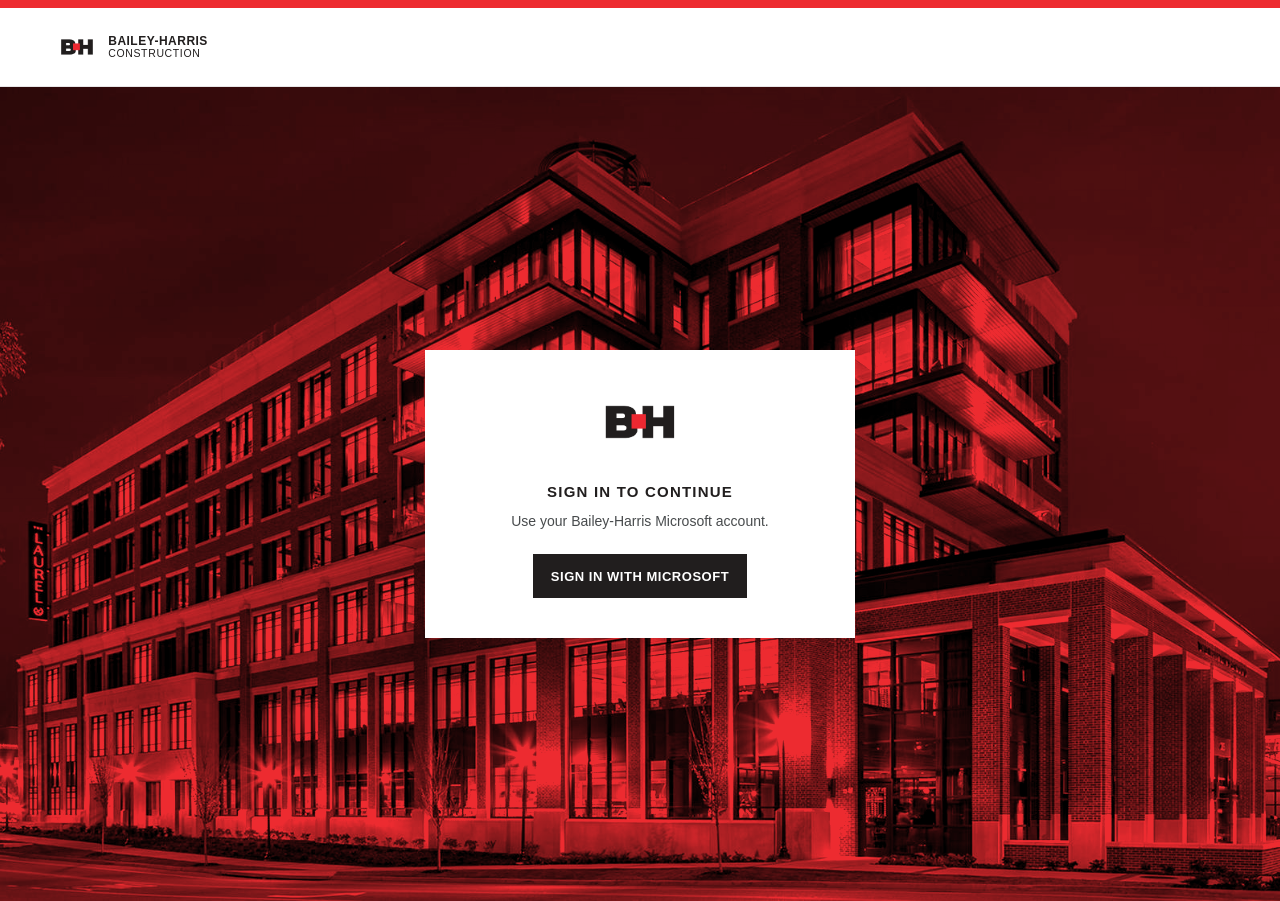
==== commit 8f5ead25: "Enhance MD object with error handling and new properties Added error handling and new properties to " ====
--- a/index.html
+++ b/index.html
@@ -1426,7 +1426,8 @@
 /* Procore team roles that belong to the client or the design team, not to us
    (same list as the Compliance Desk's "My projects" filter) */
 const EXTERNAL_ROLE = /^(owner|architect|construction manager|(geotechnical|mechanical|electrical|civil|structural|plumbing|fire protection) engineer)( contact)?$/i;
-const MD = { cal: null, mail: null, tasks: null, waiting: null, connect: false, off: false };
+const MD = { cal: null, mail: null, tasks: null, waiting: null, connect: false, off: false, down: false, err: [], calErr: 0 };
+let mdRetry = null;
 let myTok = null, myAcct = null, myEmail = "", projRows = null, projSiteId = null, mdTimer = null;
 
 async function gMy(path, tz){
@@ -1491,7 +1492,9 @@
     "&endDateTime=" + encodeURIComponent(e.toISOString()) +
     "&$select=subject,start,end,isAllDay,isCancelled,showAs,location,onlineMeeting,webLink,responseStatus" +
     "&$orderby=start/dateTime&$top=40", MY_TZ);
-  if (!r.ok){ log("my day calendar", "HTTP " + r.status); MD.cal = null; return; }
+  /* a failed read keeps the last good calendar; MD.calErr says why it is not fresh (12 Nov 2026) */
+  if (!r.ok){ log("my day calendar", "HTTP " + r.status); MD.err.push(r.status); MD.calErr = r.status; return; }
+  MD.calErr = 0;
   const ev = (r.body.value || []).filter(x => !x.isCancelled &&
     !(x.responseStatus && x.responseStatus.response === "declined"));
   MD.cal = ev.map(x => ({ subject: x.subject || "(no subject)", allDay: !!x.isAllDay,
@@ -1541,7 +1544,7 @@
         "&$orderby=receivedDateTime%20desc&$top=3" + sel),
     gMy("/me/messages?$filter=" + encodeURIComponent("flag/flagStatus eq 'flagged'") + "&$top=50" + sel, MY_TZ)
   ]);
-  if (!f.ok && !u.ok && !fl.ok){ log("my day mail", "HTTP " + f.status + "/" + u.status + "/" + fl.status); MD.mail = null; return; }
+  if (!f.ok && !u.ok && !fl.ok){ log("my day mail", "HTTP " + f.status + "/" + u.status + "/" + fl.status); MD.err.push(f.status); return; }
   const flagged = (fl.ok && fl.body.value || []).map(m => ({
     subject: m.subject || "(no subject)", from: (m.from && m.from.emailAddress && m.from.emailAddress.name) || "",
     at: m.receivedDateTime, link: m.webLink,
@@ -1599,7 +1602,7 @@
   } else log("my day to do", "HTTP " + lists.status);
 
 
-  if (!okAny){ MD.tasks = null; return; }
+  if (!okAny){ MD.err.push(lists.status); return; }
   out.sort((a, b) => (a.due || "9999").localeCompare(b.due || "9999") || (b.high - a.high));
   MD.tasks = out;
   const t = todayYmd();
@@ -1680,14 +1683,19 @@
 
 async function refreshPersonal(){
   myTok = await myToken();
+  MD.err = [];
   if (!myTok){ MD.cal = MD.mail = MD.tasks = null; renderMyDay(); return; }
   await Promise.all([
-    loadCalendar().catch(e => log("my day calendar", "failed " + e.message)),
-    loadMail().catch(e => log("my day mail", "failed " + e.message)),
-    loadTasks().catch(e => log("my day tasks", "failed " + e.message))
+    loadCalendar().catch(e => { MD.err.push("network"); MD.calErr = MD.calErr || "network"; log("my day calendar", "failed " + e.message); }),
+    loadMail().catch(e => { MD.err.push("network"); log("my day mail", "failed " + e.message); }),
+    loadTasks().catch(e => { MD.err.push("network"); log("my day tasks", "failed " + e.message); })
   ]);
-  /* a token, but every source refused: the scopes are not in it yet */
-  MD.off = !MD.cal && !MD.mail && !MD.tasks;
+  /* 12 Nov 2026: Outlook answering 502/503/504 (or no network) is Microsoft having a bad
+     moment, not missing permission. Only a refusal (401/403) means the scopes are not granted.
+     When Outlook is down, try again in a minute instead of waiting for the 5-minute refresh. */
+  MD.down = MD.err.some(x => x === "network" || x === 429 || x >= 500);
+  MD.off = !MD.down && !MD.cal && !MD.mail && !MD.tasks;
+  if (MD.down && !mdRetry) mdRetry = setTimeout(() => { mdRetry = null; if (!document.hidden) refreshPersonal(); }, 60000);
   renderMyDay();
 }
 function startMyDay(acct){
@@ -2074,7 +2082,7 @@
   ]);
   try { wxJobsReady(); } catch(e){ log("weather", "jobsites failed " + (e && e.message)); }
   try { await loadWaiting(); } catch(e){ log("my day waiting", "failed " + (e && e.message)); }
-  H.dashSite = siteId;
+  H.dashSite = siteId; H.drives = drives;
   /* the home reads its own files and draws itself as they land; nothing below waits for it */
   homeLoad(me.body, myGroups, links && links.site).catch(e => log("home", "failed " + ((e && e.stack) || e)));
   renderMyDay();
@@ -2355,7 +2363,7 @@
       try { H.costs[j] = costMove(j, f, H.cache["cost_history.json"]); } catch(e){ log("home cost " + j, e.message); } });
     log("home", Object.values(H.costs).filter(Boolean).length + " of " + jobs.length + " jobs with two projection periods");
   }
-  if (H.role === "office") await loadTaskDesk();
+  if (H.role === "office") await Promise.all([loadTaskDesk(), loadBilly()]);
   H.ready = true;
   renderHome();
 }
@@ -2375,6 +2383,17 @@
   }
   H.tasks = out;
   log("home task desk", out.length + " open");
+}
+/* Billy's "Needs review" queue, written by the compliance pipeline to TasksData/billy_reviews.json
+   (the same file the Task Desk reads) */
+async function loadBilly(){
+  H.billy = null;
+  const id = H.drives && H.drives.TasksData;
+  if (!id){ log("home billy", "TasksData library not available"); return; }
+  const f = await graphRaw("/drives/" + id + "/root:/billy_reviews.json:/content").catch(() => ({ ok: false, status: "network" }));
+  if (!f.ok){ log("home billy", "billy_reviews.json HTTP " + f.status); return; }
+  try { const j = JSON.parse(f.text); if (j && Array.isArray(j.items)){ H.billy = j; log("home billy", j.items.length + " waiting" + (j.asOf ? ", as of " + j.asOf : "")); } }
+  catch(_) { log("home billy", "billy_reviews.json parse failed"); }
 }
 async function loadIdeas(){
   H.ideas = null;
@@ -2517,9 +2536,11 @@
   if (MD.mail && MD.mail.flagOk){ const fl = MD.mail.flagged || [];
     out.push(card({ l: "Flagged email", n: fl.length, s: "flagged in Outlook", li: fl.slice(0, 3).map(x => esc(x.subject + (x.from ? " · " + x.from : ""))).concat(more(fl, 3)),
       go: "Outlook", href: OUTLOOK.mail, sev: "", zero: "no flagged email" })); }
-  if (typeof TEAM !== "undefined" && TEAM){ const n = (TEAM.cele || []).length + (TEAM.upd || []).length;
-    out.push(card({ l: "Team updates", n, s: "birthdays, anniversaries and news", li: (TEAM.cele || []).concat(TEAM.upd || []).slice(0, 3).map(x => esc(x.name + (x.kind ? " · " + x.kind : ""))),
-      go: "Team drawer", href: "#team", sev: "", zero: "no team updates", team: true })); }
+  if (H.billy){ const it = H.billy.items.slice().sort((a, b) => String(a.submitted || "").localeCompare(String(b.submitted || "")));
+    const old = it[0] && it[0].submitted ? dayOf(it[0].submitted) : null;
+    out.push(card({ l: "Compliance reviews waiting", n: it.length, s: "Needs review in Billy" + (old && !isNaN(old) ? " \u00b7 oldest " + old.toLocaleDateString("en-US", { month: "short", day: "numeric" }) : ""),
+      li: it.slice(0, 3).map(x => esc([x.vendor, x.project, x.document].filter(Boolean).join(" \u00b7 "))).concat(more(it, 3)),
+      go: "Billy", href: "https://app.billyforinsurance.com/", sev: it.length > 10 ? "warn" : "", zero: "nothing waiting for review in Billy" })); }
   return cardsCommon().concat(out);
 }
 
@@ -2666,7 +2687,11 @@
     const b = $("#mdconnect"); if (b) b.addEventListener("click", () => app.acquireTokenRedirect({ scopes: MY_SCOPES, account: myAcct }));
     return;
   }
-  if (!MD.cal) return;
+  if (!MD.cal){
+    if (MD.calErr){ mc.textContent = "\u2013";
+      ul.innerHTML = '<li class="none">Outlook is not answering right now (Microsoft returned ' + esc(String(MD.calErr)) + '). Trying again in a minute.</li>'; }
+    return;
+  }
   const now = new Date(), ahead = MD.cal.filter(x => x.allDay || !(x.end && x.end <= now));
   mc.textContent = ahead.length;
   ul.innerHTML = ahead.length ? ahead.slice(0, 4).map(x => {
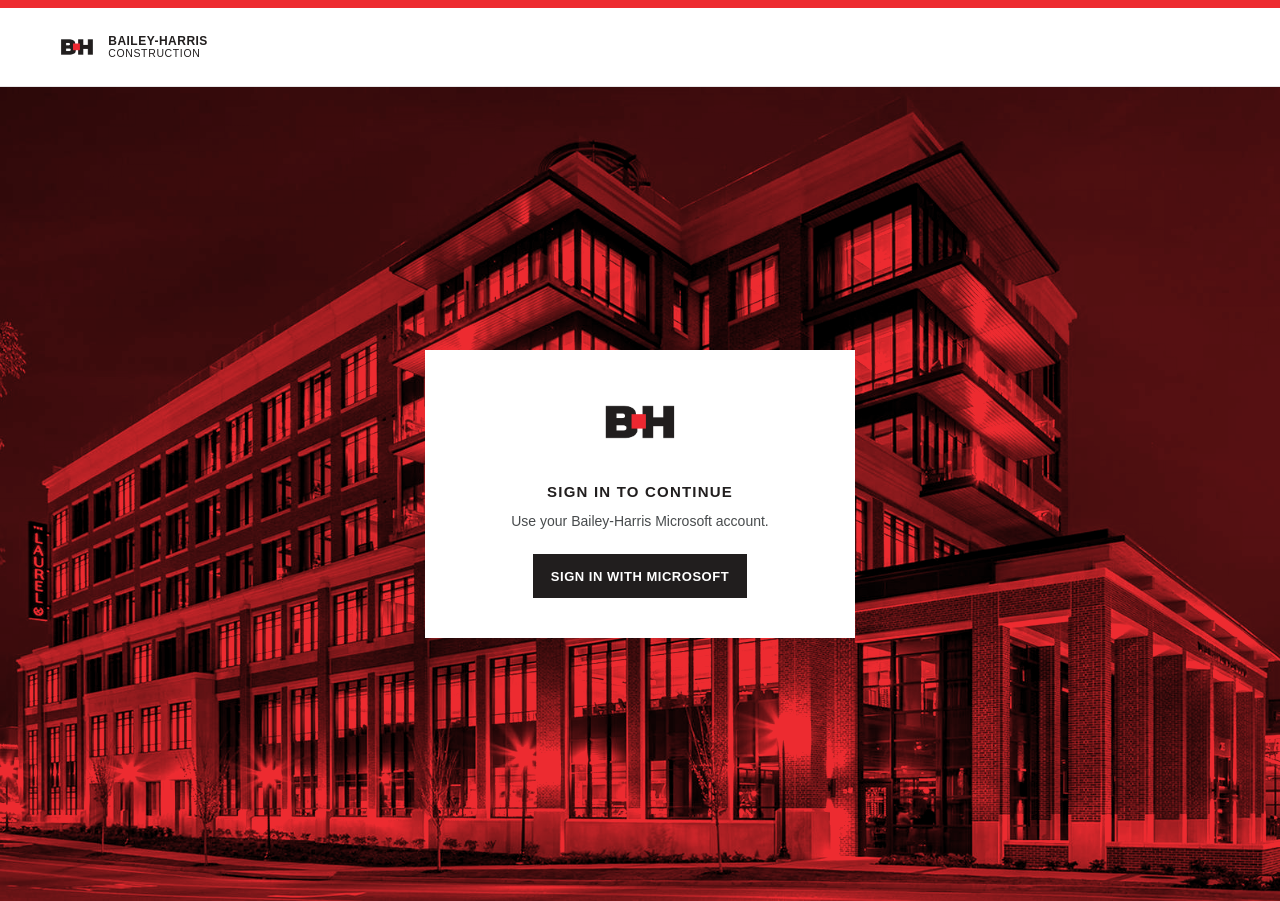
==== commit 82ddc4e1: "Add files via upload" ====
--- a/index.html
+++ b/index.html
@@ -1943,9 +1943,15 @@
   let links = null;
 
   try {
-    const r = await app.acquireTokenSilent({ scopes: SCOPES, account: acct });
+    /* 16 Nov 2026: never wait on the hidden sign-in frame. The SPA refresh token lasts 24 hours;
+       once it lapses MSAL used to try a hidden iframe first, which sat for up to 10 s (third-party
+       cookies) before failing to the redirect below. Cache and refresh token only: an expired
+       refresh token fails at once and goes straight to the full-page sign-in. */
+    const t0 = performance.now();
+    const pol = msal.CacheLookupPolicy ? { cacheLookupPolicy: msal.CacheLookupPolicy.AccessTokenAndRefreshToken } : {};
+    const r = await app.acquireTokenSilent(Object.assign({ scopes: SCOPES, account: acct }, pol));
     token = r.accessToken;
-    log("token", "acquired");
+    log("token", "acquired in " + Math.round(performance.now() - t0) + " ms" + (r.fromCache ? " (cached)" : ""));
   } catch (e) {
     /* 9 Nov 2026: a silent renewal that times out in its hidden frame (monitor_window_timeout,
        usually blocked third-party cookies once the 24-hour sign-in lapses) needs the same
@@ -2068,23 +2074,16 @@
   myEmail = String((me.body && (me.body.mail || me.body.userPrincipalName)) || acct.username || "").trim().toLowerCase();
   const personal = startMyDay(acct).catch(e => log("my day", "failed " + (e && e.message)));
 
-  /* desk tile files: start every read now, the tiles below pick them up (4 Nov 2026) */
-  const deskReads = {};
-  for (const desk of DESKS){
-    if ((!desk.group || myGroups.has(desk.group)) && desk.library && siteId && drives[desk.library])
-      deskReads[desk.key] = graphRaw("/drives/" + drives[desk.library] + "/root:/" + desk.file + ":/content")
-        .catch(() => ({ ok: false, status: "network" }));
-  }
-
-  await Promise.all([
-    loadPulse().catch(e => log("pulse", "failed " + (e && e.message))),
-    loadApQueues(myEmail, me.body && me.body.department, drives).catch(e => log("ap review", "failed " + (e && e.message)))
-  ]);
+  /* 16 Nov 2026: the home starts as soon as the job list is in (it needs it to pick the view);
+     it no longer waits for the AP list and the compliance read behind it. The desk tile reads
+     (precon projects.json, ap_commitments.json) are gone: nothing shows those counts any more. */
+  const apP = loadApQueues(myEmail, me.body && me.body.department, drives).catch(e => log("ap review", "failed " + (e && e.message)));
+  await loadPulse().catch(e => log("pulse", "failed " + (e && e.message)));
+  H.dashSite = siteId; H.drives = drives;
+  homeLoad(me.body, myGroups, links && links.site).catch(e => log("home", "failed " + ((e && e.stack) || e)));
   try { wxJobsReady(); } catch(e){ log("weather", "jobsites failed " + (e && e.message)); }
+  await apP;
   try { await loadWaiting(); } catch(e){ log("my day waiting", "failed " + (e && e.message)); }
-  H.dashSite = siteId; H.drives = drives;
-  /* the home reads its own files and draws itself as they land; nothing below waits for it */
-  homeLoad(me.body, myGroups, links && links.site).catch(e => log("home", "failed " + ((e && e.stack) || e)));
   renderMyDay();
   void personal;
 
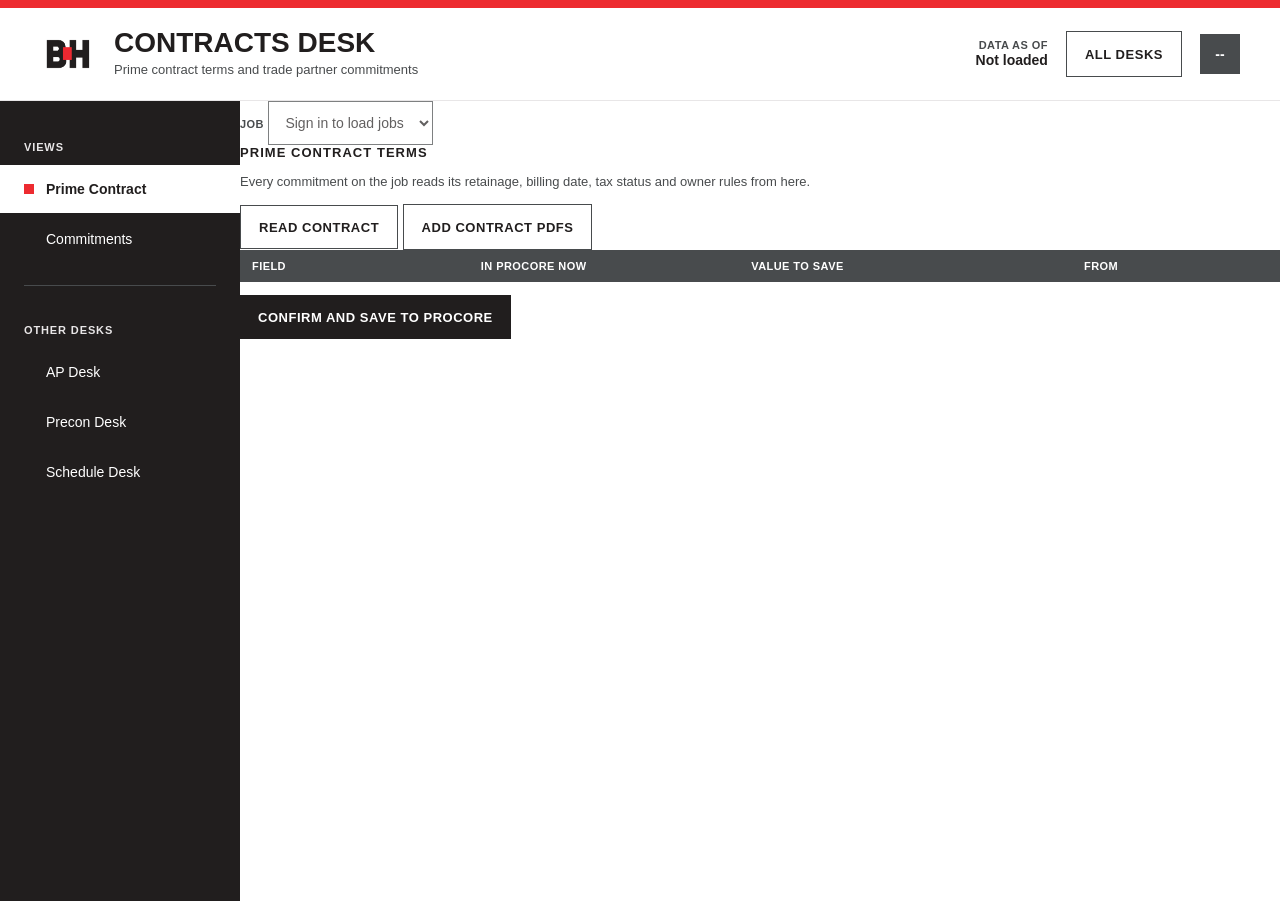
==== commit 6b101a63: "Add files via upload" ====
--- a/index.html
+++ b/index.html
@@ -1,2768 +1,101 @@
-<!doctype html>
+<!DOCTYPE html>
 <html lang="en">
 <head>
 <meta charset="utf-8">
-<meta http-equiv="Content-Security-Policy" content="script-src 'self' 'unsafe-inline'; connect-src 'self' https://graph.microsoft.com https://login.microsoftonline.com https://api.open-meteo.com https://api.weather.gov https://forecast.weather.gov https://*.sharepoint.com; default-src 'self'; base-uri 'self'; object-src 'none'; form-action 'self' https://login.microsoftonline.com; style-src 'self' 'unsafe-inline' https://fonts.googleapis.com; font-src 'self' https://fonts.gstatic.com data:; img-src 'self' data: blob:; frame-src https://login.microsoftonline.com;">
-<meta name="viewport" content="width=device-width,initial-scale=1">
-<meta name="robots" content="noindex,nofollow">
-<title>BH Employee Home</title>
-<link rel="icon" href="[data-uri]">
-<link rel="preconnect" href="https://fonts.googleapis.com">
-<link rel="preconnect" href="https://fonts.gstatic.com" crossorigin>
-<style>
-/* ===== Bailey-Harris launcher, on the BH shell (claude/bh-ui-spec.md).
-   Red, black, slate, cream and light gray are chrome; green / amber / red
-   fills are status in the data and nothing else. Square corners, no shadows.
-   Tokens come from /bh-shell.css, linked after this block. ===== */
-:root{
-  --paper:#ffffff; --ink:#211E1E; --muted:#484B4D; --faint:#8a8d90;
-  --line:#E8E6E7; --gray:#E8E6E7; --cream:#F2ECE1;
-  --brand-red:#ED2B30; --maroon:#7F1B29; --charcoal:#484B4D;
-  --sun:#F7A928; /* decorative only: the weather sun */
-  --ok:#006100; --ok-soft:#C6EFCE; --warn:#9C6500; --warn-soft:#FFEB9C; --crit:#9C0006; --crit-soft:#FFC7CE;
-}
-*{box-sizing:border-box}
-[hidden]:not([hidden="until-found"]){display:none!important}
-html,body{overflow-x:hidden}
-body{margin:0;background:var(--paper);color:var(--ink);font-family:var(--bh-font,Figtree,Arial,sans-serif);
-  font-size:15px;line-height:1.5;-webkit-font-smoothing:antialiased;font-variant-numeric:tabular-nums}
-h1,h2,h3{margin:0}
-a{color:var(--ink)}
-.wrap{max-width:1440px;margin:0 auto;padding:0 56px}
-.wrap.page{padding-top:48px;padding-bottom:16px}
-.mono{font-weight:600;letter-spacing:.02em}
-
-/* ---- header ---- */
-header.lh{background:#fff;border-bottom:1px solid var(--line);position:sticky;top:0;z-index:20}
-.lh .wrap{display:flex;align-items:center;gap:18px;min-height:78px;flex-wrap:wrap;padding-top:10px;padding-bottom:10px}
-.brand{display:flex;align-items:center;gap:10px;text-decoration:none;color:var(--ink);flex:none}
-.brand img{height:30px;width:auto;display:block}
-.brand .wm{font-size:12px;font-weight:800;letter-spacing:.04em;line-height:1.05;text-transform:uppercase}
-.brand .wm small{display:block;font-size:10.5px;font-weight:500;letter-spacing:.06em}
-.lh .spacer{flex:1 1 20px}
-.search{position:relative;flex:0 1 300px;min-width:200px}
-.search input{width:100%;font:14px var(--bh-font,Figtree,sans-serif);color:var(--ink);background:#fff;
-  border:1px solid var(--charcoal);border-radius:0;min-height:40px;padding:0 34px 0 12px}
-.search input::placeholder{color:var(--faint)}
-.search kbd{position:absolute;right:10px;top:50%;transform:translateY(-50%);font:600 11px/1 var(--bh-font,sans-serif);
-  color:var(--faint);border:1px solid var(--line);padding:3px 6px;background:#fff}
-.search input:not(:placeholder-shown) ~ kbd{display:none}
-.acct{display:flex;align-items:center;gap:10px;min-width:0}
-.acct .av{width:36px;height:36px;flex:none;background:var(--charcoal);color:#fff;display:grid;place-items:center;
-  font-weight:700;font-size:13px}
-.acct .who{display:block;font-size:13px;font-weight:700;line-height:1.2;white-space:nowrap}
-.acct .role{display:block;font-size:12px;color:var(--muted);line-height:1.25;white-space:nowrap}
-.acct .so{display:inline-block;margin-top:5px;font:700 10px/1 var(--bh-font,Figtree,sans-serif);letter-spacing:.08em;text-transform:uppercase;
-  color:var(--ink);background:#fff;border:1px solid var(--charcoal);padding:4px 8px;cursor:pointer}
-.acct .so[hidden]{display:none}
-.acct .so:hover{background:var(--ink);color:#fff}
-.lh .acct{margin-left:auto}
-
-/* ---- hero: The Laurel in red duotone ---- */
-.hero{position:relative;overflow:hidden;background:var(--brand-red);min-height:330px}
-.hero-photo{position:absolute;inset:0;background:url("hero.jpg") center 55% / cover no-repeat;
-  filter:grayscale(1) contrast(1.08) brightness(1.3);mix-blend-mode:multiply}
-/* a red wash behind the greeting so black and white type both read */
-.hero-wash{position:absolute;inset:0;background:linear-gradient(90deg,rgba(33,30,30,.58) 0%,rgba(33,30,30,.34) 40%,rgba(33,30,30,.1) 75%,rgba(33,30,30,0) 100%)}
-.hero-in{position:relative;padding:32px 40px 0;max-width:1280px;margin:0 auto;min-height:330px}
-.today{font-size:12px;font-weight:700;letter-spacing:.14em;text-transform:uppercase;color:rgba(255,255,255,.85)}
-.greet{margin-top:8px;font-size:46px;line-height:1;font-weight:500;text-transform:uppercase;letter-spacing:.005em;color:#fff}
-.greet .nm{display:block;font-weight:800}
-.hero-card{position:absolute;left:0;right:0;bottom:28px;padding:0 40px;max-width:1280px;margin:0 auto}
-.hero-card p{margin:0 0 16px;font-size:17px;color:var(--ink)}
-.hero-in p.eyebrow{margin:0 0 8px;font-size:13px;font-weight:800;letter-spacing:.16em;text-transform:uppercase;color:#fff}
-.hero-in p.eyebrow::before{content:"";display:inline-block;width:10px;height:10px;background:var(--brand-red);margin-right:9px;vertical-align:0}
-/* quick actions sit on the photo: white buttons, tan (brand cream) on hover */
-.hero-card .acts a,.hero-card .acts a.bh-btn,.hero-card .acts a.bh-btn-outline{background:#fff!important;color:var(--ink)!important;border:1px solid #fff!important;box-shadow:none}
-.hero-card .acts a:hover,.hero-card .acts a:focus-visible{background:var(--cream)!important;border-color:var(--cream)!important;color:var(--ink)!important}
-.acts{display:flex;gap:10px;flex-wrap:wrap}
-.acts a{min-height:44px}
-.deco{position:absolute;right:40px;bottom:84px;display:flex;align-items:flex-start;gap:24px;pointer-events:none}
-.deco .dots{display:grid;grid-template-columns:repeat(4,16px);gap:8px}
-.deco .dots i{width:16px;height:16px;border-radius:50%;background:#fff;display:block}
-.deco .sq{width:76px;height:76px;background:#fff}
-.caption{position:absolute;right:16px;bottom:12px;background:var(--ink);color:#fff;font-size:11px;font-weight:700;
-  letter-spacing:.06em;text-transform:uppercase;padding:4px 8px}
-
-/* ---- weather: where you are now, then four days ---- */
-.wxstrip{display:grid;grid-template-columns:minmax(300px,1.7fr) repeat(4,minmax(0,1fr));border-bottom:1px solid var(--line)}
-.wxnow{display:flex;align-items:stretch;border-right:1px solid var(--line);min-width:0}
-a.wxmain{flex:1;display:flex;align-items:center;gap:12px;padding:14px 22px;text-decoration:none;color:var(--ink);min-width:0}
-a.wxmain:hover{background:var(--cream)}
-.wxnow .txt{min-width:0}
-.wxnow .pl{display:block;font-size:11px;font-weight:800;letter-spacing:.1em;text-transform:uppercase;white-space:nowrap;overflow:hidden;text-overflow:ellipsis}
-.wxnow .tp{display:block;font-size:28px;font-weight:700;line-height:1.1}
-.wxnow .cd{display:block;font-size:11.5px;color:var(--muted);white-space:nowrap;overflow:hidden;text-overflow:ellipsis}
-.wxnow svg{width:36px;height:36px;flex:none;margin-left:auto;stroke:var(--ink);fill:none;stroke-width:1.6;stroke-linecap:round;stroke-linejoin:round}
-.wxnow svg .sun,.wxd svg .sun{fill:var(--sun);stroke:none}
-.wxnow svg .drop,.wxd svg .drop{fill:var(--charcoal);stroke:none}
-.pin{display:inline-block;width:8px;height:8px;background:var(--brand-red);border-radius:50%;margin-right:6px;vertical-align:1px}
-.pin.job{border-radius:0;background:var(--ink)}
-.wxsel{display:flex;align-items:center;padding:0 14px 0 0}
-.wxsel select{font:600 11px var(--bh-font,Figtree,sans-serif);letter-spacing:.04em;border:1px solid var(--line);background:#fff;padding:5px 6px;color:var(--ink);max-width:150px}
-.sr{position:absolute;width:1px;height:1px;overflow:hidden;clip:rect(0 0 0 0)}
-.wxd{display:grid;grid-template-columns:auto 1fr;grid-template-rows:auto auto;align-items:center;column-gap:10px;padding:12px 18px;border-right:1px solid var(--line);min-width:0}
-.wxd:last-child{border-right:0}
-.wxd .dn{font-size:11px;font-weight:800;letter-spacing:.1em;text-transform:uppercase}
-.wxd svg{grid-row:1 / span 2;grid-column:2;justify-self:end;width:28px;height:28px;stroke:var(--ink);fill:none;stroke-width:1.6;stroke-linecap:round;stroke-linejoin:round}
-.wxd .hl{font-size:14px;color:var(--muted)} .wxd .hl b{font-size:17px;color:var(--ink)}
-.wxd .rn{grid-column:1 / span 2;font-size:11.5px;color:var(--muted)}
-.rn.hi{color:var(--charcoal);font-weight:700}
-a.wxc{display:flex;align-items:center;gap:12px;padding:14px 22px;text-decoration:none;color:var(--ink);
-  border-right:1px solid var(--line);min-width:0}
-a.wxc:last-child{border-right:0}
-a.wxc:hover{background:var(--cream)}
-.wxc .pl{display:block;font-size:11px;font-weight:800;letter-spacing:.1em;text-transform:uppercase}
-.wxc .tp{display:block;font-size:22px;font-weight:700;line-height:1.1}
-.wxc .cd{display:block;font-size:11.5px;color:var(--muted);white-space:nowrap;overflow:hidden;text-overflow:ellipsis}
-.wxc svg{width:30px;height:30px;flex:none;margin-left:auto;stroke:var(--ink);fill:none;stroke-width:1.6;stroke-linecap:round;stroke-linejoin:round}
-.wxc svg .sun{fill:var(--sun);stroke:none}
-.wxc svg .drop{fill:var(--charcoal);stroke:none}
-.wxc .txt{min-width:0}
-
-/* ---- pulse: active jobs and the team, under the weather ---- */
-/* two columns under the weather: desks and links on the left, jobs and team on the right */
-.layout{display:grid;grid-template-columns:minmax(0,1fr) 380px;gap:28px;align-items:start}
-/* ---- 4 Nov 2026: two columns, sections that fold ---- */
-.side{display:flex;flex-direction:column;gap:20px;min-width:0}
-.side .md{grid-template-columns:1fr}
-.side #sec-myday{margin:0}
-.sidehead{display:flex;align-items:center;gap:10px;margin:0 0 10px;flex-wrap:wrap}
-.sidehead .t{font-size:13px;font-weight:800;letter-spacing:.08em;text-transform:uppercase}
-.sidehead .cap{font-size:12.5px;color:var(--muted);min-width:0}
-.sidehead .mdhide{margin-left:auto;font:700 10.5px var(--bh-font,Figtree,sans-serif);letter-spacing:.1em;text-transform:uppercase;
-  background:#fff;border:1px solid var(--line);color:var(--muted);padding:5px 9px;cursor:pointer;border-radius:0}
-.sidehead .mdhide:hover{border-color:var(--charcoal);color:var(--ink)}
-.fold{background:#fff;border:1px solid var(--line);border-top:3px solid var(--ink);margin:0 0 20px;min-width:0}
-.fold > .fh{font:inherit;color:inherit;background:none;border:0;border-radius:0;display:flex;align-items:center;gap:10px;width:100%;
-  padding:13px 18px;cursor:pointer;text-align:left}
-.fold > .fh::before{content:"";width:11px;height:11px;background:var(--brand-red);flex:none}
-.fh .t{font-size:13px;font-weight:800;letter-spacing:.08em;text-transform:uppercase;white-space:nowrap}
-.fh .s{font-size:12.5px;color:var(--muted);min-width:0;overflow:hidden;text-overflow:ellipsis;white-space:nowrap}
-.fh .chev,.mdc > h2::after{margin-left:auto;width:8px;height:8px;flex:none;border-right:2px solid var(--faint);border-bottom:2px solid var(--faint);transform:rotate(45deg)}
-.mdc > h2::after{content:"";margin-left:6px}
-.fold.folded .chev,.mdc.folded > h2::after{transform:rotate(-45deg)}
-.fold > .fh:hover,.mdc > h2:hover{background:var(--cream)}
-.fold > .fh:focus-visible,.mdc > h2:focus-visible{outline:2px solid var(--brand-red);outline-offset:-2px}
-.fold > .fb{padding:0 18px 18px}
-.fold.folded > .fb{display:none}
-.mdc > h2{cursor:pointer;user-select:none}
-.mdc.folded > :not(h2){display:none}
-.mdc.folded > h2{border-bottom:0}
-.searching .fold.folded > .fb{display:block}
-.apptabs{display:flex;gap:2px;border-bottom:1px solid var(--line);margin:0 0 14px;overflow-x:auto}
-.apptabs button{font:600 13px var(--bh-font,Figtree,sans-serif);background:none;border:0;border-bottom:2px solid transparent;padding:7px 12px;color:var(--muted);cursor:pointer;white-space:nowrap}
-.apptabs button[aria-selected="true"]{color:var(--ink);border-bottom-color:var(--brand-red)}
-.searching .apptabs{display:none}
-.appgh{display:none;font-size:11px;font-weight:800;letter-spacing:.1em;text-transform:uppercase;color:var(--muted);margin:12px 0 6px}
-.searching .appgh{display:block}
-.fold .apps{grid-template-columns:repeat(auto-fill,minmax(170px,1fr));gap:8px;background:none;border:0}
-.fold a.app{padding:12px 14px 13px;border:1px solid var(--line)}
-.fold a.app:hover{border-color:var(--charcoal)}
-.fold .appname{font-size:14px}
-.fold .appdesc{font-size:12.5px}
-.fold .tiles{display:block}
-/* desks as a stacked list: name | what it is | open (4 Nov 2026) */
-.fold .tile{display:grid;grid-template-columns:210px minmax(0,1fr) auto;column-gap:18px;align-items:center;
-  border:0;border-top:1px solid var(--line);padding:11px 0;background:none}
-.fold .tile:first-child{border-top:0;padding-top:4px}
-.fold .tile > *{grid-column:2;margin:0}
-.fold .tile h3{grid-column:1;grid-row:1 / span 4;font-size:12.5px}
-.fold .tile .foot{grid-column:3;grid-row:1 / span 4;margin:0;gap:12px}
-.fold .tile > p:not(.msg){margin:0;-webkit-line-clamp:1}
-.fold .tile .msg{margin:2px 0 0}
-.fold .tile .big{margin:0}
-.fold .tile .sublinks{margin:3px 0 0;display:flex;flex-wrap:wrap;gap:4px 16px}
-.fold .tile .sublinks a{font-size:12.5px}
-.fold .tile.locked{background:none;border-top-color:var(--line)}
-.fold .tile.locked h3{color:var(--muted)}
-.fold .tile.locked .big{display:none}
-.fold .tile h3::before{display:none}
-@media (max-width:640px){
-  /* phone: name and Open only, so the list stays short */
-  .fold .tile{padding:10px 0}
-  #sec-desks .tile > p,#sec-desks .tile .sublinks{display:none}
-  .fold .tile h3{font-size:12px}
-}
-@media (max-width:640px){
-  .fold .tile{grid-template-columns:minmax(0,1fr) auto;row-gap:3px}
-  .fold .tile > *{grid-column:1 / -1}
-  .fold .tile h3{grid-column:1;grid-row:1}
-  .fold .tile .foot{grid-column:2;grid-row:1}
-  .fold .tile .foot .bh-chip{display:none}
-}
-.rmstrip{display:flex;flex-wrap:wrap;align-items:baseline;gap:6px 22px;font-size:13px;color:var(--muted)}
-.rmstrip b{font-size:20px;font-weight:800;color:var(--ink);margin-right:5px}
-.rmstrip .rmgo{margin-left:auto;font-size:12px;font-weight:800;letter-spacing:.06em;text-transform:uppercase;text-decoration:none;color:var(--ink);white-space:nowrap;border-bottom:2px solid var(--brand-red)}
-.rmstrip .rmidea{margin-left:auto;font-size:12px;font-weight:800;letter-spacing:.06em;text-transform:uppercase;text-decoration:none;color:var(--brand-red);white-space:nowrap}
-.rmstrip .rmidea + .rmgo{margin-left:0}
-.rmbar{display:flex;height:8px;margin-top:12px;background:var(--gray)}
-.rmbar span{display:block;height:100%}
-.rmnow{margin-top:10px;font-size:12.5px;color:var(--muted)}
-.rmnow b{color:var(--ink);font-weight:700}
-@media (max-width:1100px){.layout{grid-template-columns:minmax(0,1fr)}.side{order:-1}}
-.layout.solo{grid-template-columns:minmax(0,1fr)}
-.pulse{display:grid;gap:24px;align-content:start}
-.pstats{border-top:3px solid var(--ink);padding:20px 22px 22px;border-left:1px solid var(--line);border-right:1px solid var(--line);border-bottom:1px solid var(--line)}
-.ptop{display:flex;align-items:flex-end;gap:18px;flex-wrap:wrap}
-.pbig{font-size:56px;font-weight:800;line-height:1;letter-spacing:-.01em}
-.pcap{font-size:13px;color:var(--muted);max-width:42ch;padding-bottom:4px}
-.pcap a{font-weight:700;text-decoration:none;white-space:nowrap}
-.pcap a:hover{color:var(--maroon)}
-.bars{margin-top:18px;display:grid;gap:10px}
-.bar{display:grid;grid-template-columns:118px minmax(0,1fr) 36px;align-items:center;gap:12px;font-size:13px}
-.bar .lab{color:var(--muted)}
-.bar .trk{height:14px;background:var(--gray);position:relative}
-.bar .fill{position:absolute;left:0;top:0;bottom:0;background:var(--ink);border-radius:0 4px 4px 0;min-width:2px}
-.bar .val{text-align:right;font-weight:700}
-.pmini{display:flex;gap:28px;margin-top:18px;padding-top:14px;border-top:1px solid var(--line);font-size:13px;color:var(--muted);flex-wrap:wrap}
-.pmini b{display:block;font-size:22px;color:var(--ink);font-weight:800;line-height:1.1}
-.pasof{font-size:11.5px;color:var(--faint);margin-top:12px}
-@media (max-width:1100px){.layout{grid-template-columns:minmax(0,1fr)}.pulse{order:-1;grid-template-columns:repeat(auto-fit,minmax(300px,1fr));gap:22px}}
-@media (max-width:640px){.pbig{font-size:44px}.bar{grid-template-columns:110px minmax(0,1fr) 36px}}
-
-/* ---- safety strip ---- */
-.safety{background:var(--cream);border-bottom:1px solid var(--line)}
-.safety .wrap{display:flex;align-items:center;gap:20px;padding-top:12px;padding-bottom:12px;flex-wrap:wrap}
-.safety .big{font-size:26px;font-weight:800;color:var(--maroon);line-height:1}
-.safety .lbl{font-size:11px;font-weight:700;letter-spacing:.12em;text-transform:uppercase;color:var(--charcoal);max-width:16ch;line-height:1.3}
-.safety .sep{width:1px;align-self:stretch;background:#ddd3bf}
-.safety .talk{font-size:13px}
-.safety .talk b{display:block;font-size:10.5px;font-weight:700;letter-spacing:.12em;text-transform:uppercase;color:var(--charcoal)}
-.safety a{color:var(--maroon);font-weight:700;text-decoration:none}
-.safety .stamp{margin-left:auto;font-size:11px;color:#8f8573}
-
-main{padding:0}
-.banner{border-left:4px solid var(--charcoal);background:var(--cream);padding:12px 16px;font-size:13.5px;margin:0 0 24px}
-.banner b{display:block;margin-bottom:2px}
-
-/* ---- section labels ---- */
-.sec{margin:0 0 48px}
-.sechead{display:flex;align-items:center;gap:16px;margin:0 0 22px}
-.sechead .blk{background:var(--brand-red);color:#fff;font-size:19px;font-weight:800;letter-spacing:.02em;text-transform:uppercase;
-  padding:9px 18px;line-height:1.2;position:relative}
-/* the label block runs out to the left edge of the window, as on the canvas */
-.sechead .blk::before{content:"";position:absolute;top:0;bottom:0;right:100%;width:100vw;background:inherit}
-.sechead .blk.dark{background:var(--ink)}
-.sechead .rest{font-size:19px;font-weight:800;text-transform:uppercase;letter-spacing:.02em}
-.sechead .cap{font-size:13px;color:var(--muted)}
-
-/* ---- desk tiles ---- */
-.tiles{display:grid;gap:14px;grid-template-columns:repeat(auto-fill,minmax(200px,1fr))}
-/* ---- AI roadmap (3 Nov 2026) ---- */
-.sechead .rmall{margin-left:auto;font:700 11px var(--bh-font,Figtree,sans-serif);letter-spacing:.1em;text-transform:uppercase;
-  color:var(--ink);text-decoration:none;border:1px solid var(--charcoal);padding:8px 12px;white-space:nowrap}
-.sechead .rmall:hover{background:var(--ink);color:#fff}
-.rm{display:grid;gap:14px;grid-template-columns:repeat(4,minmax(0,1fr))}
-.rm .col{background:#fff;border:1px solid var(--line);border-top:3px solid var(--ink);padding:14px 16px 12px;min-width:0;display:flex;flex-direction:column}
-.rm .col.live{border-top-color:var(--ok)} .rm .col.building{border-top-color:var(--brand-red)}
-.rm .col.later{border-top-color:var(--charcoal);border-top-style:dashed}
-.rm .h{display:flex;align-items:baseline;justify-content:space-between;gap:8px}
-.rm .t{font-size:12px;font-weight:800;letter-spacing:.1em;text-transform:uppercase}
-.rm .c{font-size:26px;font-weight:800;line-height:1}
-.rm .d{font-size:12px;color:var(--muted);margin:2px 0 8px}
-.rm ul{list-style:none;margin:0;padding:0}
-.rm li{padding:7px 0;border-top:1px solid var(--line);font-size:13.5px;font-weight:600;line-height:1.3}
-.rm li small{display:block;font-size:11px;font-weight:700;letter-spacing:.06em;text-transform:uppercase;color:var(--muted);margin-top:2px}
-.rm .more{margin-top:auto;padding-top:8px;font-size:12px;color:var(--muted)}
-@media (max-width:1100px){.rm{grid-template-columns:repeat(2,minmax(0,1fr))}}
-@media (max-width:560px){.rm{grid-template-columns:1fr}.sechead .rmall{margin-left:0}}
-.tile{border-top:3px solid var(--ink);padding:14px 16px 12px;display:flex;flex-direction:column;min-width:0;background:#fff;border-left:1px solid var(--line);border-right:1px solid var(--line);border-bottom:1px solid var(--line)}
-.tile.locked{background:var(--gray);border-top-color:var(--charcoal)}
-.tile h3{display:flex;align-items:center;gap:10px;font-size:13px;font-weight:800;letter-spacing:.08em;text-transform:uppercase}
-.tile h3::before{content:"";width:11px;height:11px;flex:none;background:var(--brand-red)}
-.tile.locked h3::before{background:var(--charcoal)}
-.tile .big{font-size:13px;font-weight:700;line-height:1.2;margin:8px 0 0}
-.tile.locked .big{color:var(--charcoal);font-size:13px}
-.tile .big .bh-chip{font-size:13px;vertical-align:middle}
-.tile p{margin:8px 0 10px;color:var(--muted);font-size:12.5px;line-height:1.4}
-.tile > p:not(.msg){display:-webkit-box;-webkit-line-clamp:2;-webkit-box-orient:vertical;overflow:hidden}
-.tile .msg{flex:0;font-size:12.5px;margin-top:-8px}
-.tile .sublinks{margin:-6px 0 16px;display:grid;gap:6px}
-.tile .sublinks a{font-size:13px;font-weight:700;text-decoration:none}
-.tile .sublinks a::after{content:" \2192"}
-.tile .sublinks a:hover{color:var(--maroon)}
-.tile .foot{display:flex;align-items:center;gap:10px;margin-top:auto}
-.tile .foot .bh-chip{font-size:10.5px}
-.tile .go{margin-left:auto;font-size:12px;font-weight:800;letter-spacing:.08em;text-transform:uppercase;text-decoration:none;color:var(--ink);white-space:nowrap}
-.tile .go:hover{color:var(--maroon)}
-.tile .go::after{content:" \2192"}
-.tile.locked .go::after{content:""}
-.tile.locked .go{margin-left:0;color:var(--charcoal)}
-
-/* ---- this week: newsletter and team ---- */
-.week{display:grid;gap:22px;grid-template-columns:repeat(auto-fit,minmax(320px,1fr))}
-.panel{border-top:3px solid var(--ink);background:#fff;border-left:1px solid var(--line);border-right:1px solid var(--line);border-bottom:1px solid var(--line)}
-.panel > h2{display:flex;align-items:center;gap:10px;font-size:13px;font-weight:800;letter-spacing:.08em;text-transform:uppercase;padding:14px 18px;border-bottom:1px solid var(--line)}
-.panel > h2::before{content:"";width:11px;height:11px;background:var(--brand-red);flex:none}
-.panel > h2 .n{margin-left:auto;font-size:12px;font-weight:600;color:var(--faint)}
-.panel .k{font-size:10px;font-weight:700;letter-spacing:.06em;text-transform:uppercase;background:var(--gray);padding:2px 6px}
-.panel .k.now{background:var(--ink);color:#fff}
-.panel .all{display:block;padding:11px 18px;border-top:1px solid var(--line);font-size:12px;font-weight:800;letter-spacing:.08em;text-transform:uppercase;text-decoration:none}
-.panel .all:hover{color:var(--maroon)}
-.issue{display:block;padding:16px 18px;text-decoration:none;color:inherit;background:var(--cream);border-bottom:1px solid var(--line)}
-.issue .when{font-size:10.5px;font-weight:700;letter-spacing:.12em;text-transform:uppercase;color:var(--maroon)}
-.issue .h{font-size:17px;font-weight:800;margin-top:3px}
-.issue .x{color:var(--muted);font-size:12.5px;margin-top:3px}
-a.part{display:flex;align-items:center;padding:11px 18px;text-decoration:none;color:inherit;border-bottom:1px solid var(--line);font-size:13.5px;font-weight:600}
-a.part:last-child{border-bottom:0}
-a.part:hover{background:var(--cream)}
-a.part .n{flex:1;min-width:0;overflow:hidden;text-overflow:ellipsis;white-space:nowrap}
-a.part .go{width:14px;height:14px;stroke:var(--faint);fill:none;stroke-width:2.2;flex:none}
-.panel .sub{font-size:10.5px;font-weight:700;letter-spacing:.12em;text-transform:uppercase;color:var(--muted);padding:10px 18px 6px;background:#fafafa;border-bottom:1px solid var(--line)}
-.noneout{padding:11px 18px;font-size:13px;color:var(--faint);border-bottom:1px solid var(--line)}
-.hol{display:flex;gap:8px;align-items:baseline;padding:9px 18px;background:var(--cream);border-bottom:1px solid var(--line);font-size:13px}
-.hol b{font-size:10px;letter-spacing:.1em;text-transform:uppercase;color:var(--maroon)}
-.hol .d{margin-left:auto;font-size:12px;color:var(--muted)}
-.person{display:flex;align-items:center;gap:11px;padding:10px 18px;border-bottom:1px solid var(--line)}
-.person:last-child{border-bottom:0}
-.person .av{width:30px;height:30px;flex:none;display:grid;place-items:center;font-size:11px;font-weight:700;color:#fff;background:var(--charcoal)}
-.person.m0 .av{background:var(--maroon)} .person.m2 .av{background:var(--ink)} .person.away .av{background:var(--faint)}
-.person .who{flex:1;min-width:0}
-.person .nm{display:block;font-size:13.5px;font-weight:700;white-space:nowrap;overflow:hidden;text-overflow:ellipsis}
-.person .rl{display:block;font-size:12px;color:var(--muted);white-space:nowrap;overflow:hidden;text-overflow:ellipsis}
-.person .kind{text-align:right;flex:none}
-.person .kind .dt{display:block;font-size:11px;color:var(--faint);margin-top:3px}
-
-/* ---- my day: the signed-in person's meetings, mail, tasks and BH work ---- */
-.sechead .mdhide{margin-left:auto;font:700 11px var(--bh-font,Figtree,sans-serif);letter-spacing:.1em;text-transform:uppercase;
-  background:#fff;border:1px solid var(--line);color:var(--muted);padding:6px 10px;cursor:pointer;border-radius:0}
-.sechead .mdhide:hover{border-color:var(--charcoal);color:var(--ink)}
-.md{display:grid;gap:14px;grid-template-columns:repeat(2,minmax(0,1fr));align-items:start}
-@media (max-width:760px){.md{grid-template-columns:1fr}}
-.mdc > h2{padding:9px 14px!important;font-size:11.5px!important}
-.mdc .mdr{padding:6px 14px!important;gap:9px!important}
-.mdc .mdr .t{width:56px!important;font-size:11.5px!important}
-.mdc .mdr .sx{font-size:12.5px!important}
-.mdc .mdr .sb{font-size:11px!important}
-.mdc .sub{padding:6px 14px 4px!important;font-size:9.5px!important}
-.mdc .more,.mdc .none{padding:6px 14px!important;font-size:11.5px!important}
-.mdc .all{padding:7px 14px!important;font-size:10.5px!important}
-#sec-myday{margin-bottom:34px}
-/* ---- active jobs: one line under the weather ---- */
-.jobstrip{background:#fff;border-bottom:1px solid var(--line)}
-.jobstrip .wrap{display:flex;align-items:baseline;gap:22px;flex-wrap:wrap;padding-top:11px;padding-bottom:11px}
-.jobstrip .jt{font-size:11px;font-weight:800;letter-spacing:.12em;text-transform:uppercase;color:var(--charcoal)}
-.jobstrip .jc{font-size:12.5px;color:var(--muted);white-space:nowrap}
-.jobstrip .jc b{font-size:17px;font-weight:800;color:var(--ink);margin-right:6px}
-.jobstrip .jc.big b{font-size:22px;color:var(--maroon)}
-.jobstrip .jgo{margin-left:auto;font-size:12px;font-weight:800;letter-spacing:.06em;text-transform:uppercase;text-decoration:none;white-space:nowrap}
-.jobstrip .jgo:hover{color:var(--maroon)}
-.jobstrip .jasof{font-size:11px;color:var(--faint);white-space:nowrap}
-@media (max-width:640px){.jobstrip .wrap{gap:12px}.jobstrip .jgo{margin-left:0}}
-.md > .panel{min-width:0}
-.mdc .mdr{display:flex;align-items:flex-start;gap:12px;padding:10px 18px;border-bottom:1px solid var(--line);text-decoration:none;color:inherit;min-width:0}
-.mdc a.mdr:hover{background:var(--cream)}
-.mdr .t{flex:none;width:68px;font-size:12px;font-weight:700;line-height:1.35;padding-top:1px}
-.mdr .t small{display:block;font-weight:500;color:var(--faint);font-size:11px}
-.mdr .b{flex:1;min-width:0}
-.mdr .sx{display:block;font-size:13.5px;font-weight:600;line-height:1.35;overflow:hidden;text-overflow:ellipsis;white-space:nowrap}
-.mdr .sb{display:block;font-size:12px;color:var(--muted);overflow:hidden;text-overflow:ellipsis;white-space:nowrap}
-.mdr .r{flex:none;text-align:right;font-size:11.5px;color:var(--faint);padding-top:1px}
-.mdr.past{opacity:.5}
-.mdr .join{font-size:11px;font-weight:800;letter-spacing:.08em;text-transform:uppercase;color:var(--maroon);text-decoration:none;white-space:nowrap}
-.mdr .join:hover{text-decoration:underline}
-.mdr .n2{display:inline-block;min-width:30px;text-align:center;font-size:15px;font-weight:800;padding:2px 6px;background:var(--gray)}
-.panel .k.crit{background:var(--crit-soft);color:var(--crit)}
-.panel .k.warn{background:var(--warn-soft);color:var(--warn)}
-.mdc .none{padding:12px 18px;font-size:13px;color:var(--faint);border-bottom:1px solid var(--line)}
-.mdc .more{padding:8px 18px;font-size:12px;color:var(--muted);border-bottom:1px solid var(--line)}
-.mdc .alls{display:flex}
-.mdc .alls .all{flex:1}
-.mdc .alls .all + .all{border-left:1px solid var(--line)}
-.md.priv .sx,.md.priv .sb{filter:blur(5px);user-select:none}
-.mdnote{font-size:12.5px;color:var(--muted);margin:12px 0 0}
-.mdnote button{font:inherit;font-weight:700;color:var(--maroon);background:none;border:0;padding:0;cursor:pointer;text-decoration:underline}
-@media (max-width:640px){.md{grid-template-columns:1fr}.mdr .t{width:58px}.sechead .mdhide{display:none}}
-/* ---- applications ---- */
-.apps{display:grid;grid-template-columns:repeat(auto-fill,minmax(190px,1fr));gap:1px;background:var(--line);border:1px solid var(--line)}
-a.app{display:block;background:#fff;padding:16px 18px 18px;text-decoration:none;color:inherit;min-width:0}
-a.app:hover{background:var(--cream)}
-.appname{display:flex;align-items:center;gap:6px;flex-wrap:wrap;font-size:15px;font-weight:700;line-height:1.25}
-.appdesc{display:block;color:var(--muted);font-size:13px;line-height:1.4;margin-top:3px}
-.pill{font-size:9.5px;font-weight:700;letter-spacing:.06em;text-transform:uppercase;background:var(--gray);padding:1px 5px}
-.empty{color:var(--faint);font-size:14px;padding:24px 0 0}
-
-/* ---- sign-in gate ---- */
-.gatewrap{position:relative;min-height:calc(100vh - 86px);display:grid;place-items:center;padding:40px 20px;overflow:hidden;background:var(--brand-red)}
-.gate{position:relative;background:#fff;padding:40px 34px;text-align:center;max-width:430px;width:100%}
-.gate img{height:64px;width:auto;margin-bottom:20px}
-.gate h2{font-size:15px;font-weight:800;letter-spacing:.08em;text-transform:uppercase;margin-bottom:8px}
-.gate p{color:var(--muted);font-size:14px;margin:0 0 22px}
-
-/* ---- footer area ---- */
-.foot{color:var(--faint);font-size:12px;margin-top:8px;display:flex;gap:14px;flex-wrap:wrap}
-details.diag{margin-top:14px;border-top:1px solid var(--line);padding-top:12px}
-details.diag summary{font-size:11px;font-weight:700;letter-spacing:.12em;text-transform:uppercase;color:var(--muted);cursor:pointer}
-pre{background:#fafafa;border:1px solid var(--line);padding:12px;overflow-x:auto;font:12px/1.55 ui-monospace,Menlo,Consolas,monospace;margin:12px 0 10px;white-space:pre-wrap;word-break:break-word}
-.tag.ok{font-size:10px;font-weight:700;text-transform:uppercase;background:var(--ok-soft);color:var(--ok);padding:2px 6px}
-/* kept as it was: the flywheel band */
-.endband{margin-top:46px;background:var(--ink);color:#fff;padding:26px 0 24px}
-.endband .wrap{display:flex;align-items:center;gap:18px;flex-wrap:wrap}
-.endband img{height:40px;width:auto;flex:none}
-.flywheel{display:flex;align-items:center;gap:9px;flex-wrap:wrap;min-width:0}
-.flywheel .loop{width:17px;height:17px;flex:none;stroke:var(--brand-red);fill:none;stroke-width:2.1;stroke-linecap:round}
-.flywheel span{font-size:11.5px;font-weight:800;letter-spacing:.13em;text-transform:uppercase;color:rgba(255,255,255,.88);white-space:nowrap}
-.flywheel i.ch{width:9px;height:11px;flex:none;background:var(--brand-red);clip-path:polygon(0 0,42% 0,100% 50%,42% 100%,0 100%,58% 50%)}
-.endband .since{font-size:11.5px;color:rgba(255,255,255,.42);margin-left:auto}
-
-/* ---- narrower screens ---- */
-@media (max-width:960px){
-  .wrap,.hero-in{padding-left:20px;padding-right:20px}
-  .wrap.page{padding-top:32px}
-  .greet{font-size:46px}
-  .deco{display:none}
-  .hero-card{padding:0 20px}
-  .wxstrip{grid-template-columns:repeat(4,minmax(0,1fr))}
-  .wxnow{grid-column:1 / -1;border-right:0;border-bottom:1px solid var(--line)}
-  .search{order:5;flex:1 1 100%}
-}
-@media (max-width:640px){
-  header.lh{position:static}
-  .acct .role{display:none}
-  .hero,.hero-in{min-height:0}
-  .hero-in{padding-top:28px;padding-bottom:24px}
-  .greet{font-size:32px}
-  .hero-card{position:relative;bottom:auto;padding:0 20px 24px}
-  .caption{display:none}
-  .hero-card p{font-size:15px}
-  .tiles{grid-template-columns:1fr}
-  .apps{grid-template-columns:repeat(2,minmax(0,1fr))}
-  .appdesc{display:none}
-  .sechead .cap{display:none}
-  .wxstrip{grid-template-columns:repeat(4,minmax(0,1fr))}
-  .wxnow{grid-column:1 / -1;border-right:0;border-bottom:1px solid var(--line)}
-  a.wxmain{padding:12px 16px} .wxd{padding:10px 12px} .wxd svg{width:22px;height:22px}
-  .endband .since{margin-left:0;flex:1 1 100%}
-  .endband .wrap{gap:12px}
-  .endband img{height:32px}
-  .flywheel{gap:7px;width:100%} .flywheel span{font-size:9.5px;letter-spacing:.1em} .flywheel i.ch{width:7px;height:9px}
-  .safety .stamp{display:none}
-}
-/* team drawer: Who's out? | Team updates | Team celebrations */
-.teamnav{display:flex;border:1px solid var(--line);flex:none}
-.teamnav button{font:inherit;font-size:11px;font-weight:800;letter-spacing:.08em;text-transform:uppercase;background:#fff;border:0;border-left:1px solid var(--line);padding:8px 11px;cursor:pointer;color:var(--ink);display:flex;align-items:center;gap:6px;white-space:nowrap}
-.teamnav button:first-child{border-left:0}
-.teamnav button:hover,.teamnav button[aria-expanded="true"]{background:var(--cream)}
-.teamnav .c{font-size:10px;font-weight:700;background:var(--gray);padding:1px 6px;min-width:18px;text-align:center}
-.teamnav .c.on{background:var(--brand-red);color:#fff}
-.tscrim{position:fixed;inset:0;background:rgba(20,20,20,.35);z-index:40}
-.tdrawer{position:fixed;top:0;right:0;bottom:0;width:min(420px,100vw);background:#fff;z-index:41;display:flex;flex-direction:column;box-shadow:-8px 0 24px rgba(0,0,0,.12);animation:tdin .18s ease-out}
-@keyframes tdin{from{transform:translateX(30px);opacity:.4}to{transform:none;opacity:1}}
-.tdrawer .tdh{display:flex;align-items:center;gap:8px;padding:14px 18px;border-top:3px solid var(--ink);border-bottom:1px solid var(--line)}
-.tdrawer .tdh b{font-size:13px;font-weight:800;letter-spacing:.08em;text-transform:uppercase}
-.tdrawer .tdh b::before{content:"";display:inline-block;width:11px;height:11px;background:var(--brand-red);margin-right:9px;vertical-align:-1px}
-.tdrawer .tdx{margin-left:auto;font:inherit;font-size:20px;line-height:1;background:none;border:0;cursor:pointer;padding:2px 6px;color:var(--muted)}
-.tdrawer .tdtabs{display:flex;border-bottom:1px solid var(--line)}
-.tdrawer .tdtabs button{flex:1;font:inherit;font-size:11px;font-weight:800;letter-spacing:.06em;text-transform:uppercase;background:#fff;border:0;border-bottom:3px solid transparent;padding:10px 6px;cursor:pointer;color:var(--muted)}
-.tdrawer .tdtabs button[aria-selected="true"]{color:var(--ink);border-bottom-color:var(--brand-red)}
-.tdrawer .panel{border:0;flex:1;overflow:auto}
-.tdrawer .issue .t{font-weight:800}
-@media (max-width:960px){.teamnav button .l2{display:none}}
-@media (max-width:640px){.teamnav button{padding:7px 8px;font-size:10px}}
-@media (prefers-reduced-motion:reduce){*{animation:none!important;transition:none!important}}
-
-/* ===== role-based home (12 Nov 2026): short hero, today strip, "Today for you" cards ===== */
-.hero{min-height:0}
-.hero .deco{right:40px;top:26px;bottom:auto;gap:14px}
-.hero .deco .dots{grid-template-columns:repeat(4,10px);gap:7px}
-.hero .deco .dots i{width:10px;height:10px}
-.hero .deco .sq{width:44px;height:44px}
-.hero-row{position:relative;display:flex;align-items:flex-end;gap:24px;flex-wrap:wrap;min-height:200px;padding-top:30px;padding-bottom:26px}
-.hero-txt{flex:1 1 420px;min-width:0}
-.hero .today{font-size:11.5px;letter-spacing:.12em}
-.hero .greet{margin:4px 0 6px;font-size:34px;line-height:1.1;font-weight:500;text-transform:none;letter-spacing:-.01em}
-.hero .greet .nm{display:inline;font-weight:800}
-.hsum{margin:0;font-size:15px;color:#fff;max-width:760px}
-.hsum strong{background:var(--ink);padding:0 5px;font-weight:700}
-.hsum:empty{display:none}
-.hero .acts{margin-top:14px;gap:8px}
-.hero .acts a,.hero .acts a.bh-btn,.hero .acts a.bh-btn-outline{min-height:34px;padding:7px 12px;font-size:12px;background:#fff!important;color:var(--ink)!important;border:1px solid #fff!important;box-shadow:none}
-.hero .acts a:hover,.hero .acts a:focus-visible{background:var(--cream)!important;border-color:var(--cream)!important}
-.hero .caption{bottom:8px;right:12px}
-/* weather sits in the hero: current conditions plus the next two days */
-.hero .wxstrip{flex:0 1 auto;display:flex;align-items:stretch;border:0;background:rgba(33,30,30,.5);color:#fff;margin-bottom:14px;min-width:0}
-.hero .wxnow{border-right:1px solid rgba(255,255,255,.18);border-bottom:0}
-.hero a.wxmain{color:#fff;padding:8px 14px;gap:10px}
-.hero a.wxmain:hover{background:rgba(33,30,30,.35)}
-.hero .wxnow .tp{font-size:22px}
-.hero .wxnow .cd,.hero .wxd .hl,.hero .wxd .rn{color:rgba(255,255,255,.82)}
-.hero .wxnow .pl{max-width:170px}
-.hero .wxnow svg,.hero .wxd svg{stroke:#fff}
-.hero .wxnow svg .drop,.hero .wxd svg .drop{fill:#fff}
-.hero .wxsel{display:flex;align-items:center;padding:0 8px 0 0}
-.hero .wxsel select{max-width:26px;opacity:.85}
-.hero .wxd{padding:8px 12px;border-right:1px solid rgba(255,255,255,.18)}
-.hero .wxd:last-child{border-right:0}
-.hero .wxd:nth-of-type(n+3){display:none}
-.hero .wxd .hl b{color:#fff;font-size:15px}
-.hero .wxd svg{width:22px;height:22px}
-/* meetings and active jobs under the hero */
-.daystrip{background:#fff;border-bottom:1px solid var(--line)}
-.ds{display:grid;grid-template-columns:minmax(0,1.2fr) minmax(0,1fr)}
-.ds > *{padding:11px 0;display:flex;align-items:center;gap:8px 14px;flex-wrap:wrap;font-size:13px;min-width:0}
-.dsl{font-size:11.5px;font-weight:800;letter-spacing:.08em;text-transform:uppercase;white-space:nowrap}
-.dsl em{font-style:normal;background:var(--gray);padding:1px 6px;margin-left:4px;font-size:11px}
-#meet{list-style:none;margin:0;padding:0;display:flex;gap:8px;flex-wrap:wrap;min-width:0}
-#meet li{display:flex;gap:8px;align-items:baseline;border:1px solid var(--line);padding:5px 10px;min-width:0;max-width:100%}
-#meet li .t{font-weight:700;white-space:nowrap}
-#meet li .s{min-width:0;overflow:hidden;text-overflow:ellipsis;white-space:nowrap}
-#meet li.now{border-color:var(--ink)}
-#meet li a.j{font-size:11.5px;font-weight:700;color:var(--maroon);text-transform:uppercase;text-decoration:none}
-#meet li.none{border:0;padding:0;color:var(--muted)}
-#meet li.none button{font:inherit;font-weight:700;border:1px solid var(--charcoal);background:#fff;padding:3px 8px;cursor:pointer;margin-left:6px}
-.jobstrip.dsj{background:none;border:0;border-left:1px solid var(--line);padding-left:22px;gap:6px 14px}
-.jobstrip .jsin{display:contents}
-@media (max-width:1000px){.ds{grid-template-columns:minmax(0,1fr)}.jobstrip.dsj{border-left:0;border-top:1px solid var(--line);padding-left:0}}
-/* sections */
-.wrap.page{padding-top:26px}
-.h-sh{display:flex;align-items:baseline;gap:10px;margin:0 0 12px;flex-wrap:wrap}
-.h-sh h2{font-size:13px;font-weight:800;letter-spacing:.09em;text-transform:uppercase;display:flex;align-items:center;gap:9px}
-.h-sh h2::before{content:"";width:10px;height:10px;background:var(--brand-red)}
-.h-sh span{font-size:12.5px;color:var(--muted)}
-.h-sh a{margin-left:auto;font-size:12px;font-weight:700;letter-spacing:.06em;text-transform:uppercase;text-decoration:none}
-#sec-today{margin-bottom:24px}
-.h-cards{display:grid;grid-template-columns:repeat(3,minmax(0,1fr));gap:12px}
-@media (max-width:1000px){.h-cards{grid-template-columns:repeat(2,minmax(0,1fr))}}
-@media (max-width:600px){.h-cards{grid-template-columns:minmax(0,1fr)}}
-.h-wait{grid-column:1 / -1;color:var(--muted);font-size:13px;padding:6px 0}
-.h-tc{min-width:0;background:#fff;border:1px solid var(--line);border-left:5px solid var(--ink);padding:14px 16px 12px;text-decoration:none;color:var(--ink);display:flex;flex-direction:column;gap:6px;min-height:150px}
-.h-tc:hover{border-color:var(--ink)}
-.h-tc.bad{border-left-color:var(--crit)} .h-tc.warn{border-left-color:#c99a00} .h-tc.first{border-left-color:var(--brand-red)}
-.h-tc .lbl{font-size:11.5px;font-weight:700;letter-spacing:.07em;text-transform:uppercase;color:var(--muted)}
-.h-tc .n{display:flex;align-items:baseline;gap:8px;min-width:0}
-.h-tc .n b{font-size:38px;font-weight:700;line-height:1}
-.h-tc .n span{font-size:13.5px;min-width:0}
-.h-tc ul{margin:0;padding:0;list-style:none;font-size:12.5px;color:var(--muted)}
-.h-tc li{padding:2px 0;white-space:nowrap;overflow:hidden;text-overflow:ellipsis}
-.h-tc .go{margin-top:auto;font-size:12px;font-weight:700;letter-spacing:.06em;text-transform:uppercase;display:flex;justify-content:space-between;gap:8px;border-top:1px solid var(--line);padding-top:9px}
-.h-chip{display:inline-block;font-size:10.5px;font-weight:600;letter-spacing:.04em;text-transform:uppercase;padding:2px 6px;margin-right:4px;background:var(--gray);color:var(--ink)}
-.h-chip.bad{background:var(--crit-soft);color:var(--crit)} .h-chip.warn{background:var(--warn-soft);color:var(--warn)} .h-chip.ok{background:var(--ok-soft);color:var(--ok)}
-.h-clear{font-size:12.5px;color:var(--muted);margin:10px 0 0}
-.h-clear b{color:var(--ok)}
-.mdnote{font-size:12.5px;color:var(--muted);margin:10px 0 0}
-#sec-desks{margin-bottom:6px}
-.h-desks{display:grid;grid-template-columns:repeat(auto-fill,minmax(220px,1fr));gap:12px}
-.h-dk{background:var(--ink);color:#fff;text-decoration:none;padding:16px;display:flex;flex-direction:column;gap:8px;min-height:116px;min-width:0}
-.h-dk:hover{background:var(--charcoal)}
-.h-dk h3{font-size:15px;font-weight:800;letter-spacing:.07em;text-transform:uppercase}
-.h-dk p{margin:0;font-size:12.5px;opacity:.82;line-height:1.4}
-.h-dk .go{margin-top:auto;font-size:12px;font-weight:700;letter-spacing:.06em;text-transform:uppercase}
-.h-dk.new{background:var(--maroon)}
-/* bh-shell.css (linked after this block) sets .bh-page a{color:ink}; desk cards keep white text */
-.bh-page a.h-dk,.bh-page a.h-dk:hover{color:#fff}
-.bh-page .h-dk.soon,.bh-page .h-dk.locked{color:var(--ink)}
-.h-dk.soon,.h-dk.locked{background:#fff;color:var(--ink);border:1px dashed var(--charcoal)}
-.h-dk.soon p,.h-dk.locked p{opacity:1;color:var(--muted)}
-.h-alld{font-size:12.5px;margin:12px 0 26px;color:var(--muted);line-height:1.8}
-.h-alld a{font-weight:600;color:var(--ink)}
-.h-alld .lk{color:var(--faint)}
-.h-jobswrap{overflow-x:auto;margin-bottom:8px}
-table.h-jobs{width:100%;border-collapse:collapse;background:#fff;border:1px solid var(--line);font-size:13px}
-table.h-jobs th{background:var(--charcoal);color:#fff;font-size:11px;font-weight:600;letter-spacing:.05em;text-transform:uppercase;text-align:left;padding:8px 10px;white-space:nowrap}
-table.h-jobs td{padding:9px 10px;border-top:1px solid var(--line);vertical-align:top}
-table.h-jobs .r{text-align:right;white-space:nowrap}
-table.h-jobs td.up{color:var(--crit);font-weight:600} table.h-jobs td.down{color:var(--ok)} table.h-jobs td.nr{color:var(--faint)}
-table.h-jobs a{text-decoration:none} table.h-jobs a b{text-decoration:underline}
-.h-note{font-size:12px;color:var(--muted);margin:0 0 6px;line-height:1.45}
-.h-notes{margin:0 0 26px}
-.h-kpis{display:grid;grid-template-columns:repeat(4,minmax(0,1fr));gap:1px;background:var(--line);border:1px solid var(--line);margin-bottom:26px}
-@media (max-width:760px){.h-kpis{grid-template-columns:repeat(2,minmax(0,1fr))}}
-.h-kpi{background:#fff;padding:14px 16px;min-width:0}
-.h-kpi .l{font-size:11px;font-weight:700;letter-spacing:.07em;text-transform:uppercase;color:var(--muted)}
-.h-kpi .v{font-size:24px;font-weight:700;margin-top:4px}
-.h-kpi .s{font-size:12px;color:var(--muted)}
-.h-apps{display:flex;flex-wrap:wrap;gap:8px;margin:0 0 16px;padding-bottom:16px;border-bottom:1px solid var(--line)}
-.h-apps a{background:#fff;border:1px solid var(--line);padding:8px 12px;font-size:13px;text-decoration:none;font-weight:600}
-.h-apps a:hover{border-color:var(--charcoal)}
-@media (max-width:960px){
-  .hero-row{padding-left:20px;padding-right:20px}
-  .hero .wxstrip{display:flex}
-}
-@media (max-width:640px){
-  .hero-row{min-height:0;padding-top:22px;padding-bottom:18px}
-  .hero .greet{font-size:26px}
-  .hsum{font-size:14px}
-  .hero .wxstrip{width:100%;margin-bottom:0}
-  .hero .wxnow{flex:1 1 auto;border-right:0}
-  .hero .wxd{display:none}
-  .h-tc .n b{font-size:32px}
-}
-</style>
+<meta name="viewport" content="width=device-width, initial-scale=1">
+<meta http-equiv="Content-Security-Policy" content="default-src 'self'; script-src 'self'; worker-src 'self' blob:; connect-src 'self' https://contracts-api.baileyharris.com https://graph.microsoft.com https://login.microsoftonline.com https://*.sharepoint.com https://storage.procore.com https://*.procore.com; style-src 'self' 'unsafe-inline' https://fonts.googleapis.com; font-src 'self' https://fonts.gstatic.com data:; img-src 'self' data: blob:; frame-src https://login.microsoftonline.com; base-uri 'self'; object-src 'none'; form-action 'self' https://login.microsoftonline.com;">
+<title>Contracts Desk · Bailey-Harris</title>
+<link rel="stylesheet" href="contracts.css">
 <link rel="stylesheet" href="/bh-shell.css">
+<script src="/bh-shell.js" defer></script>
 </head>
 <body class="bh-page">
+<div class="bh-topbar"></div>
+<header class="bh-header">
+  <button class="bh-menu-btn" aria-label="Open menu" aria-expanded="false"><svg width="20" height="20" viewBox="0 0 20 20" aria-hidden="true"><path d="M2 5h16M2 10h16M2 15h16" stroke="currentColor" stroke-width="2"/></svg></button>
+  <a href="/" aria-label="All desks"><img class="bh-logo" src="[data-uri]" alt="Bailey-Harris"></a>
+  <div><h1 class="bh-desk-name">Contracts Desk</h1><div class="bh-desk-sub">Prime contract terms and trade partner commitments</div></div>
+  <div class="bh-header-spacer"></div>
+  <div class="bh-asof"><span class="bh-label">Data as of</span><strong id="asof">Not loaded</strong></div>
+  <a class="bh-btn-outline" href="/">All desks</a>
+  <div class="bh-avatar" id="avatar">--</div>
+</header>
+<div class="bh-layout">
+  <nav class="bh-side" aria-label="Contracts Desk sections">
+    <button class="bh-side-close" aria-label="Close menu"><svg width="16" height="16" viewBox="0 0 16 16" aria-hidden="true"><path d="M3 3l10 10M13 3L3 13" stroke="currentColor" stroke-width="2"/></svg></button>
+    <div class="bh-side-h">Views</div>
+    <a class="bh-side-item" href="#prime" data-view="prime" aria-current="page">Prime Contract</a>
+    <a class="bh-side-item" href="#commitments" data-view="commitments">Commitments <span class="bh-count" id="c-rows"></span></a>
+    <div class="bh-side-divider"></div>
+    <div class="bh-side-h">Other desks</div>
+    <a class="bh-side-item" href="/ap/">AP Desk</a>
+    <a class="bh-side-item" href="/precon/">Precon Desk</a>
+    <a class="bh-side-item" href="/schedule/">Schedule Desk</a>
+  </nav>
+  <button class="bh-scrim" aria-label="Close menu"></button>
+  <main class="bh-main">
+    <div class="cd-bar">
+      <label class="cd-job"><span class="bh-label">Job</span>
+        <select class="bh-select" id="job" disabled><option>Sign in to load jobs</option></select></label>
+      <div class="cd-conn" id="conn"></div>
+    </div>
+    <div class="cd-msg" id="msg" hidden></div>
 
-<div class="bh-topbar"></div>
-<header class="lh">
-  <div class="wrap">
-    <a class="brand" href="/" aria-label="Bailey-Harris home">
-      <img src="[data-uri]" alt="">
-      <span class="wm">Bailey-Harris<small>Construction</small></span>
-    </a>
-    <span class="spacer"></span>
-    <nav class="teamnav" id="teamnav" aria-label="Team" hidden>
-      <button type="button" data-tp="out" aria-expanded="false" aria-controls="tdrawer">Who&rsquo;s out?<span class="c" id="tc-out">0</span></button>
-      <button type="button" data-tp="updates" aria-expanded="false" aria-controls="tdrawer"><span><span class="l2">Team </span>updates</span><span class="c" id="tc-updates">0</span></button>
-      <button type="button" data-tp="cele" aria-expanded="false" aria-controls="tdrawer"><span><span class="l2">Team </span>celebrations</span><span class="c" id="tc-cele">0</span></button>
-    </nav>
-    <div class="search" id="searchbox" hidden>
-      <input id="q" type="search" placeholder="Search desks and applications" autocomplete="off" spellcheck="false" aria-label="Search desks and applications">
-      <kbd>/</kbd>
-    </div>
-    <div class="acct" id="acct" hidden>
-      <span class="av" id="acctav" aria-hidden="true"></span>
-      <span><span class="who" id="acctname"></span><span class="role" id="acctrole"></span>
-        <button type="button" class="so" id="signout" hidden>Sign out</button></span>
-    </div>
-  </div>
-</header>
-<div class="tscrim" id="tscrim" hidden></div>
-<aside class="tdrawer" id="tdrawer" role="dialog" aria-modal="true" aria-labelledby="tdtitle" hidden>
-  <div class="tdh"><b id="tdtitle">Team</b><button type="button" class="tdx" id="tdclose" aria-label="Close">&times;</button></div>
-  <div class="tdtabs" role="tablist">
-    <button type="button" role="tab" data-tp="out">Who&rsquo;s out?</button>
-    <button type="button" role="tab" data-tp="updates">Updates</button>
-    <button type="button" role="tab" data-tp="cele">Celebrations</button>
-  </div>
-  <section class="panel" id="tdbody" role="tabpanel"></section>
-</aside>
-
-<main>
-
-  <div id="gatewrap" class="gatewrap" hidden>
-    <div class="hero-photo"></div>
-    <section id="gate" class="gate">
-      <img src="[data-uri]" alt="">
-      <h2>Sign in to continue</h2>
-      <p>Use your Bailey-Harris Microsoft account.</p>
-      <button class="bh-btn" id="signin">Sign in with Microsoft</button>
-    </section>
-  </div>
-
-  <div id="app" hidden>
-    <section class="hero" aria-label="Welcome">
-      <div class="hero-photo"></div>
-      <div class="hero-wash"></div>
-      <div class="deco" aria-hidden="true"><div class="dots"><i></i><i></i><i></i><i></i><i></i><i></i><i></i><i></i></div><div class="sq"></div></div>
-      <div class="wrap hero-row">
-        <div class="hero-txt">
-          <div class="today" id="today">&nbsp;</div>
-          <h1 class="greet"><span id="greet">Good morning</span> <span class="nm" id="greetname"></span></h1>
-          <p class="hsum" id="hsum"></p>
-          <nav class="acts" id="acts" aria-label="Quick actions"></nav>
+    <!-- ============ PRIME CONTRACT ============ -->
+    <section id="v-prime" class="cd-view">
+      <div class="cd-head">
+        <div>
+          <div class="bh-section-title">Prime contract terms</div>
+          <p class="bh-caption" id="pc-caption">Every commitment on the job reads its retainage, billing date, tax status and owner rules from here.</p>
         </div>
-        <nav class="wxstrip" id="wx" aria-label="Weather" hidden></nav>
+        <div class="cd-actions">
+          <button class="bh-btn-outline" id="pc-read" disabled>Read contract</button>
+          <label class="bh-btn-outline cd-file">Add contract PDFs<input type="file" id="pc-files" accept="application/pdf" multiple hidden></label>
+        </div>
       </div>
-      <div class="caption" id="caption">The Laurel Hotel &amp; Spa &middot; Auburn</div>
+      <div class="cd-docs" id="pc-docs"></div>
+      <div class="bh-table-wrap"><table class="bh-table cd-pc" id="pc-table">
+        <thead><tr><th style="width:22%">Field</th><th style="width:26%">In Procore now</th><th>Value to save</th><th style="width:20%">From</th></tr></thead>
+        <tbody></tbody></table></div>
+      <div class="cd-confirm">
+        <p class="bh-caption" id="pc-verified"></p>
+        <button class="bh-btn" id="pc-save" disabled>Confirm and save to Procore</button>
+      </div>
     </section>
 
-    <section class="daystrip" aria-label="Today">
-      <div class="wrap ds">
-        <div class="dsm"><span class="dsl">Meetings today <em id="mc">&ndash;</em></span><ul id="meet"><li class="none">Loading your calendar&hellip;</li></ul></div>
-        <nav class="jobstrip dsj" id="jobstrip" aria-label="Active jobs" hidden></nav>
+    <!-- ============ COMMITMENTS ============ -->
+    <section id="v-commitments" class="cd-view" hidden>
+      <div class="cd-head">
+        <div>
+          <div class="bh-section-title">New commitments</div>
+          <p class="bh-caption" id="cm-caption">One row per commitment. Ready rows are created in Procore as Drafts with their attachments.</p>
+        </div>
+        <div class="cd-actions">
+          <button class="bh-btn-outline" id="cm-add" disabled>Add row</button>
+          <button class="bh-btn-outline" id="cm-paste" disabled>Paste rows from Excel</button>
+          <button class="bh-btn" id="cm-create" disabled>Create ready rows</button>
+        </div>
       </div>
+      <div class="cd-pcsum" id="cm-pc"></div>
+      <div id="cm-rows"></div>
+      <div class="cd-log" id="cm-log" hidden></div>
     </section>
-    <div class="safety" id="safety" hidden></div>
+  </main>
+</div>
 
-    <div class="wrap page" id="layout">
-      <div id="fatal" class="banner" hidden></div>
-      <div id="degraded" class="banner" hidden></div>
+<dialog id="dlg-paste" class="cd-dlg">
+  <form method="dialog">
+    <div class="bh-section-title">Paste rows from Excel</div>
+    <p class="bh-caption">Columns in this order: Vendor, Type (Long Form, Short Form, PSA, PO on site, PO off site), Title, Amount, Cost code, Cost type. One row per line item; rows with the same vendor and title become one commitment.</p>
+    <textarea id="paste-text" rows="10"></textarea>
+    <div class="cd-actions"><button class="bh-btn-outline" value="cancel">Cancel</button><button class="bh-btn" value="ok" id="paste-ok">Add rows</button></div>
+  </form>
+</dialog>
 
-      <section id="sec-today" aria-label="Today for you">
-        <div class="h-sh"><h2>Today for you</h2><span id="tsub">Only what is waiting on you, most urgent first</span></div>
-        <div class="h-cards" id="tcards"><div class="h-wait">Reading what is waiting on you&hellip;</div></div>
-        <p class="h-clear" id="tclear" hidden></p>
-        <p class="mdnote" id="mdnote" hidden></p>
-      </section>
-
-      <section id="sec-desks">
-        <div class="h-sh"><h2>Your desks</h2><span id="dsub"></span></div>
-        <div class="h-desks" id="tiles"></div>
-        <p class="h-alld" id="alld"></p>
-      </section>
-
-      <div id="extra"></div>
-
-      <section class="fold" id="sec-apps" data-fold="apps">
-        <button class="fh" type="button" aria-expanded="true"><span class="t">Applications</span><span class="s" id="appcap">picked for you first, then every group</span><span class="chev"></span></button>
-        <div class="fb">
-          <div class="h-apps" id="picked" hidden></div>
-          <div class="apptabs" id="apptabs" role="tablist" aria-label="Application groups"></div>
-          <div id="appsections"></div>
-        </div>
-      </section>
-
-      <section class="fold" id="sec-roadmap" data-fold="roadmap" hidden>
-        <button class="fh" type="button" aria-expanded="true"><span class="t">AI roadmap</span><span class="s" id="rmcap">What we are building for the field, project teams and the office</span><span class="chev"></span></button>
-        <div class="fb"><div id="rmgrid"></div></div>
-      </section>
-      <p class="empty" id="noresults" hidden>Nothing matches that.</p>
-
-      <!-- kept for the older panels' code; never shown -->
-      <div hidden><div id="pulse"><div id="pstats"></div><section id="peoplepanel"></section></div><div id="sec-myday"><span id="mdcap"></span><div id="mdgrid"></div></div></div>
-
-      <section class="sec" id="rail" hidden>
-        <div class="sechead"><span class="blk dark">This week</span></div>
-        <div class="week">
-          <section class="panel" id="newspanel" hidden></section>
-        </div>
-      </section>
-
-      <p class="foot">
-        <span id="asof"></span>
-        <span id="linksrc"></span>
-      </p>
-
-      <details class="diag">
-        <summary>Diagnostics</summary>
-        <div>
-          <pre id="diag">…</pre>
-          <button class="bh-btn-outline" id="copy">Copy diagnostics</button>
-          <span class="tag ok" id="copied" hidden>copied</span>
-        </div>
-      </details>
-    </div>
-
-    <div class="endband">
-      <div class="wrap">
-        <img src="[data-uri]" alt="">
-        <div class="flywheel"
-             aria-label="Quality construction drives corporate profitability, which drives employee fulfillment, which drives quality construction">
-          <svg class="loop" viewBox="0 0 24 24" aria-hidden="true">
-            <path d="M20.5 12a8.5 8.5 0 1 1-2.5-6"/><path d="M18.4 2.2v4.2h-4.2"/>
-          </svg>
-          <span>Quality Construction</span><i class="ch"></i>
-          <span>Corporate Profitability</span><i class="ch"></i>
-          <span>Employee Fulfillment</span><i class="ch"></i>
-        </div>
-        <span class="since">Bailey-Harris Construction &middot; since 1979</span>
-      </div>
-    </div>
-  </div>
-</main>
-
-<script src="msal-browser.min.js"></script>
-<script>
-"use strict";
-
-/* ============ configuration ============ */
-const CLIENT_ID = "1825a1c0-1ce3-4078-aeb7-a4714562c422";
-const TENANT_ID = "848aa890-7982-4028-befa-3323d82583ce";
-const SCOPES    = ["User.Read", "GroupMember.Read.All", "Sites.Selected"];
-
-const SP_HOST  = "baileyharris.sharepoint.com";
-const SP_PATH  = "/sites/Dashboard";
-const LINK_LIB  = "LauncherData";
-const LINK_FILE = "links.json";
-/* written nightly by the pipeline; when it is there it wins over anything
-   hand-typed into links.json, so the two never have to be kept in step */
-const PEOPLE_FILE = "people.json";
-const NEWS_FILE   = "newsletter.json";
-
-const ACCESS_CONTACT = "itadmin@baileyharris.com";
-
-/* The desks live in this repo and are gated by Entra group, so they stay here.
-   Everything else comes from links.json in SharePoint. */
-const DESKS = [
-  {
-    key: "ap",
-    title: "AP Desk",
-    blurb: "Commitments on file. Pay applications and invoices, from intake through PM review to entry.",
-    href: "/ap/",
-    group: null,
-    audience: "Accounting",
-    library: "APData",
-    file: "ap_commitments.json",
-    quiet: true,   /* not group-gated here, so a failed read shows a dash, not an error */
-    links: [{ label: "Open invoices &amp; pay apps", href: "/ap/#open" }],
-    count: d => (d.commitments || []).length
-  },
-  {
-    key: "compliance",
-    title: "Compliance Desk",
-    blurb: "Trade partner COIs and coverage from Billy, joined to Procore contracts and Alabama licensing.",
-    href: "https://compliance.baileyharris.com",
-    group: null,
-    audience: "Everyone",
-    external: true
-  },
-  {
-    key: "projects",
-    title: "Project Information",
-    blurb: "Financials, profitability, forecasting and monthly projections from Procore and ComputerEase.",
-    href: "https://projects.baileyharris.com",
-    group: null,
-    audience: "Project teams",
-    external: true
-  },
-  {
-    key: "precon",
-    title: "Precon Desk",
-    blurb: "Jobs on file. Price a job against what Bailey-Harris has built, escalated to today.",
-    href: "/precon/",
-    group: "41c5a747-de87-4e3a-9523-3e0da1bd08ac",
-    groupName: "BH-Desk-Precon",
-    library: "PreconData",
-    file: "projects.json",
-    count: d => d.rows.length
-  },
-  {
-    key: "prequal",
-    title: "Prequal &amp; Sub Rating",
-    blurb: "Trade partner ratings, with prequalification and diversity classifications.",
-    blurbFor: d => "Trade partner ratings across " + new Set(d.rows.map(r => r.sid || r.s).filter(Boolean)).size.toLocaleString("en-US") +
-                   " companies, with prequalification and diversity classifications.",
-    href: "/prequal/",
-    group: "b32fdca5-a99d-40d8-aabd-54975d34c386",
-    groupName: "BH-Desk-Prequal",
-    library: "PrequalData",
-    file: "ratings.json",
-    count: d => d.rows.length
-  }
-];
-
-/* Last resort only. If links.json cannot be read the page still has to be
-   useful, so these public sign-in pages are carried in the page itself.
-   Nothing internal belongs in this list — the page source is world-readable
-   even though the interface is not. */
-/* Office location for the weather panel and the page's tagline. links.json may
-   carry a "site" object that overrides either; these are only the defaults. */
-const FALLBACK_SITE = {
-  weather: { tz: "America/Chicago",
-             locations: [{ label: "Auburn office", lat: 32.6099, lon: -85.4808 }] },
-  tagline: "BH Employee Home",
-  actions: []
-};
-
-const FALLBACK = {
-  groups: [
-    { name: "Every day", items: [
-      { name: "Procore",   url: "https://account.activedirectory.windowsazure.com/applications/signin/Procore/87b67afa-8fd3-4537-982e-81b7c9376d55", desc: "Drawings, RFIs, submittals, daily logs", tag: "SSO" },
-      { name: "FieldEase", url: "https://login.fieldease.com", desc: "Receipts and expense capture" },
-      { name: "Bailey-Harris Intranet", url: "https://" + SP_HOST + "/SitePages/Home.aspx", desc: "Company news, policies and documents" },
-      { name: "BH Academy / Training", url: "https://" + SP_HOST + "/sites/BHAcademy", desc: "Bailey-Harris Academy courses and training resources" }
-    ]},
-    { name: "Office and accounting", items: [
-      { name: "Spark",     url: "https://bh.pce.sparkbusinessworks.com/login?redirect=/", desc: "ComputerEase web portal" },
-      { name: "Billy",     url: "https://app.billyforinsurance.com", desc: "Subcontractor insurance and COI tracking" },
-      { name: "DocuSign",  url: "https://app.docusign.com", desc: "Send and sign documents" },
-      { name: "Bamboo HR", url: "https://baileyharris.bamboohr.com", desc: "Time off, benefits, employee records" }
-    ]},
-    { name: "Field and safety", items: [
-      { name: "HSI Safety Training", url: "https://sys.hsiplatform.com/en/baileyharrisconstruction/legacy-platform/login", desc: "Assigned safety courses and certificates" },
-      { name: "DroneDeploy",         url: "https://www.dronedeploy.com/app2/auth/signin", desc: "Site capture and progress maps" },
-      { name: "Screen Share",        url: "https://collage.bytello.com/", desc: "Cast to the conference room display" }
-    ]}
-  ]
-};
-
-/* ============ plumbing ============ */
-const $  = s => document.querySelector(s);
-const $$ = s => Array.from(document.querySelectorAll(s));
-const D = [];
-const log = (k, v) => { D.push(k + ": " + v); const el = $("#diag"); if (el) el.textContent = D.join("\n"); };
-const n0 = v => v == null ? "—" : Math.round(v).toLocaleString("en-US");
-function esc(s){ const d = document.createElement("div"); d.textContent = s == null ? "" : String(s); return d.innerHTML; }
-function banner(id, title, detail){
-  const el = $(id);
-  el.hidden = false;
-  el.innerHTML = "<b>" + esc(title) + "</b>" + esc(detail);
-}
-function fatal(title, detail){ banner("#fatal", title, detail); log("ERROR", title + " — " + detail); }
-
-let app, token;
-
-const cfg = {
-  auth: {
-    clientId: CLIENT_ID,
-    authority: "https://login.microsoftonline.com/" + TENANT_ID,
-    redirectUri: location.origin + "/",
-    navigateToLoginRequestUrl: false
-  },
-  cache: { cacheLocation: "localStorage", storeAuthStateInCookie: false }
-};
-
-async function graph(path){
-  const res = await fetch("https://graph.microsoft.com/v1.0" + path, {
-    headers: { Authorization: "Bearer " + token }
-  });
-  let body = null;
-  try { body = await res.json(); } catch(_) {}
-  return { ok: res.ok, status: res.status, body };
-}
-async function graphRaw(path){
-  const res = await fetch("https://graph.microsoft.com/v1.0" + path, {
-    headers: { Authorization: "Bearer " + token }
-  });
-  if (!res.ok) return { ok: false, status: res.status };
-  return { ok: true, status: res.status, text: await res.text() };
-}
-
-/* ============ rendering ============ */
-
-/* only http(s) — a links.json entry must never be able to introduce
-   javascript: or data: into an href */
-const OK_PROTO = { "http:":1, "https:":1, "tel:":1, "mailto:":1 };
-function safeUrl(u){
-  try {
-    const p = new URL(String(u), location.origin);
-    return OK_PROTO[p.protocol] ? p.href : null;
-  } catch(_) { return null; }
-}
-const opensTab = u => /^https?:/i.test(u);
-function initials(name){
-  const w = String(name).replace(/[^A-Za-z0-9 ]/g, " ").trim().split(/\s+/);
-  if (!w.length || !w[0]) return "?";
-  return (w.length === 1 ? w[0].slice(0, 2) : w[0][0] + w[1][0]).toUpperCase();
-}
-function badgeClass(name){
-  let h = 0;
-  for (const c of String(name)) h = (h * 31 + c.charCodeAt(0)) >>> 0;
-  return "m" + (h % 3);
-}
-
-/* applications: one tab per links.json group; a search looks across every group (4 Nov 2026) */
-let APPTAB = null;
-function renderApps(doc){
-  APP_LIST = doc;
-  const host = $("#appsections"), tabs = $("#apptabs");
-  host.innerHTML = "";
-  let n = 0;
-  const names = [];
-  (doc.groups || []).forEach(g => {
-    const items = (g.items || [])
-      .map(it => Object.assign({}, it, { _u: safeUrl(it.url) }))
-      .filter(it => it._u);
-    if (!items.length) return;
-    const name = g.name || "Applications";
-    names.push(name);
-    const sec = document.createElement("div");
-    sec.className = "appgrp";
-    sec.dataset.g = name;
-    sec.innerHTML =
-      '<div class="appgh">' + esc(name) + '</div>' +
-      '<div class="apps">' + items.map(it => {
-        n++;
-        return '<a class="app" href="' + esc(it._u) + '"' +
-          (opensTab(it._u) ? ' target="_blank" rel="noopener noreferrer"' : '') +
-          ' data-find="' + esc(((it.name || "") + " " + (it.desc || "")).toLowerCase()) + '">' +
-            '<span class="appname">' + esc(it.name) +
-              (it.tag ? '<span class="pill">' + esc(it.tag) + '</span>' : '') + '</span>' +
-            (it.desc ? '<span class="appdesc">' + esc(it.desc) + '</span>' : '') +
-          '</a>';
-      }).join("") + '</div>';
-    host.append(sec);
-  });
-  let saved = null; try { saved = localStorage.getItem("bh.apptab"); } catch(_) {}
-  APPTAB = names.includes(saved) ? saved : (names[0] || null);
-  if (tabs){
-    tabs.innerHTML = names.map(nm => '<button type="button" role="tab" data-g="' + esc(nm) + '" aria-selected="' + (nm === APPTAB) + '">' + esc(nm) + '</button>').join("");
-    tabs.hidden = names.length < 2;
-  }
-  log("app links", n);
-}
-
-function applyFilter(){
-  const q = $("#q").value.trim().toLowerCase();
-  let shown = 0;
-
-  $$("#appsections .app").forEach(a => {
-    const hit = !q || a.dataset.find.includes(q);
-    a.hidden = !hit;
-    if (hit) shown++;
-  });
-  /* no search: only the chosen tab; a search shows every group with a match */
-  $$("#appsections .appgrp").forEach(sec => {
-    const any = Array.from(sec.querySelectorAll(".app")).some(a => !a.hidden);
-    sec.hidden = q ? !any : (sec.dataset.g !== APPTAB);
-  });
-  const lay = $("#layout"); if (lay) lay.classList.toggle("searching", !!q);
-  const anyApp = $$("#appsections .app").some(a => !a.hidden);
-  $("#sec-apps").hidden = !anyApp && !!q;
-
-  $$("#tiles .h-dk").forEach(t => {
-    const hit = !q || (t.dataset.find || "").includes(q);
-    t.hidden = !hit;
-    if (hit) shown++;
-  });
-  const anyDesk = $$("#tiles .h-dk").some(t => !t.hidden);
-  $("#sec-desks").hidden = !anyDesk;
-
-  $("#noresults").hidden = shown > 0;
-}
-
-function greeting(){
-  const h = new Date().getHours();
-  return h < 12 ? "Good morning" : h < 17 ? "Good afternoon" : "Good evening";
-}
-
-/* ============ date and clock ============ */
-function paintClock(){
-  $("#today").textContent = new Date().toLocaleDateString("en-US",
-    { weekday: "long", month: "long", day: "numeric" });
-}
-
-/* ============ weather ============ */
-/* WMO codes, as Open-Meteo returns them, mapped to one of eight drawings. */
-const WXCODE = {
-  0:["clear","Clear"], 1:["clear","Mainly clear"], 2:["partly","Partly cloudy"], 3:["cloud","Overcast"],
-  45:["fog","Fog"], 48:["fog","Freezing fog"],
-  51:["drizzle","Light drizzle"], 53:["drizzle","Drizzle"], 55:["drizzle","Heavy drizzle"],
-  56:["drizzle","Freezing drizzle"], 57:["drizzle","Freezing drizzle"],
-  61:["rain","Light rain"], 63:["rain","Rain"], 65:["rain","Heavy rain"],
-  66:["rain","Freezing rain"], 67:["rain","Freezing rain"],
-  71:["snow","Light snow"], 73:["snow","Snow"], 75:["snow","Heavy snow"], 77:["snow","Snow grains"],
-  80:["rain","Rain showers"], 81:["rain","Rain showers"], 82:["rain","Heavy showers"],
-  85:["snow","Snow showers"], 86:["snow","Snow showers"],
-  95:["storm","Thunderstorms"], 96:["storm","Thunderstorms, hail"], 99:["storm","Thunderstorms, hail"]
-};
-const CLOUD = '<path d="M7.2 18.3h9.3a3.6 3.6 0 0 0 .2-7.2 5.2 5.2 0 0 0-9.9 1.3 3.4 3.4 0 0 0 .4 5.9z"/>';
-const RAYS  = '<path d="M12 1.6v2.2M12 20.2v2.2M4.6 4.6l1.5 1.5M17.9 17.9l1.5 1.5' +
-              'M1.6 12h2.2M20.2 12h2.2M4.6 19.4l1.5-1.5M17.9 6.1l1.5-1.5"/>';
-function wxIcon(kind, night){
-  switch(kind){
-    case "clear":
-      return night
-        ? '<path d="M20.5 14.8A8.6 8.6 0 0 1 9.2 3.5a7.6 7.6 0 1 0 11.3 11.3z"/>'
-        : '<circle class="sun" cx="12" cy="12" r="5"/>' + RAYS;
-    case "partly":
-      return night
-        ? '<path d="M17.8 8.6A5.4 5.4 0 0 1 12.4 3a4.8 4.8 0 1 0 5.4 5.6z"/>' + CLOUD
-        : '<circle class="sun" cx="8.6" cy="7.4" r="3.4"/>' +
-          '<path d="M8.6 1.7v1.5M3.6 7.4H2.1M4.9 3.7L3.8 2.6M12.2 3.7l1.1-1.1"/>' + CLOUD;
-    case "cloud":   return CLOUD;
-    case "fog":     return CLOUD + '<path d="M4.6 21h9.6M8.4 23.2h8"/>';
-    case "drizzle": return CLOUD + '<path d="M9.4 20.4l-.7 1.9M14.2 20.4l-.7 1.9"/>';
-    case "rain":    return CLOUD + '<path d="M7.6 20.2l-.8 2.2M12 20.2l-.8 2.2M16.4 20.2l-.8 2.2"/>';
-    case "snow":    return CLOUD +
-      '<circle class="drop" cx="8.2" cy="21.4" r="1"/><circle class="drop" cx="12" cy="22.6" r="1"/>' +
-      '<circle class="drop" cx="15.8" cy="21.4" r="1"/>';
-    case "storm":   return CLOUD + '<path d="M12.6 19.4l-3 3.6h2.6l-.6 2.6"/>';
-  }
-  return CLOUD;
-}
-function wxSvg(cls, code, night){
-  const k = (WXCODE[code] || ["cloud", "\u2014"])[0];
-  return '<svg class="' + cls + '" viewBox="0 0 24 26" aria-hidden="true">' + wxIcon(k, night) + '</svg>';
-}
-const degF = v => (v == null ? "\u2014" : Math.round(v) + "\u00B0");
-
-/* The National Weather Service point forecast for a coordinate — US only, free,
-   no ads, and its page carries the hourly table and the radar. A location in
-   links.json can override it with forecastUrl if you prefer somewhere else. */
-const nwsUrl = l => "https://forecast.weather.gov/MapClick.php?lat=" +
-  encodeURIComponent(l.lat) + "&lon=" + encodeURIComponent(l.lon);
-
-/* A location list, whether links.json gives one location or several. */
-function wxLocations(w){
-  if (!w) return [];
-  if (Array.isArray(w.locations) && w.locations.length)
-    return w.locations.filter(l => l && l.lat != null && l.lon != null)
-      .map(l => ({ label: l.label || "", lat: l.lat, lon: l.lon, tz: l.tz || w.tz,
-                   forecastUrl: l.forecastUrl || "" }));
-  if (w.lat != null && w.lon != null)
-    return [{ label: w.label || "", lat: w.lat, lon: w.lon, tz: w.tz,
-              forecastUrl: w.forecastUrl || "" }];
-  return [];
-}
-/* which location this viewer last looked at - a convenience, never load-bearing */
-function wxRemembered(){ try { return localStorage.getItem("bh.wx") || ""; } catch(_) { return ""; } }
-function wxRemember(v){ try { localStorage.setItem("bh.wx", v); } catch(_) {} }
-
-/* ---------- quick actions ---------- */
-/* Two queue buttons, each shown only when its count is above zero:
-   - "Approve invoices (n)" for a PM: Status "with PM" and AssignedApprover = the
-     signed-in person, the same rule as AP Desk's PM review queue. Opens PM review.
-   - "Open AP Queue (n)" for Accounting (same test as AP Desk: the two named people
-     or an Accounting department): the Accounting intake queue, counted the way AP
-     Desk counts it. Opens Accounting intake.
-   Both sit after the second quick action, before IT help. */
-let apReviewCount = 0, apQueueCount = 0, lastActions = [], apRowsAll = null;
-const AP_SITE = "/sites/APDesk", AP_LIST = "AP Pay Applications";
-const AP_ACCOUNTING_PEOPLE = ["tiffany.blackmon@baileyharris.com", "hdatb@baileyharris.com"];
-const AP_ACCOUNTING_DEPTS = ["accounting - executives", "accounting - personnel", "executive", "directors"];
-/* list Status -> AP Desk stage, copied from AP Desk (connector STATUS_IN) */
-const AP_STAGE = { "received":"Intake", "AP verified":"Intake", "not a pay app":"Intake",
-  "with PM":"PM review", "revise and resubmit":"Correction needed", "PM returned":"Correction needed",
-  "PM approved":"Ready for entry", "ready for entry":"Ready for entry", "approved as noted":"Ready for entry",
-  "approved and entered":"Entered", "duplicate archived":"Duplicate archived", "email only":"Duplicate archived",
-  "handled outside desk":"Duplicate archived" };
-const digitsOf = v => String(v == null ? "" : v).replace(/[^0-9]/g, "");
-
-async function apListRows(){
-  const s = await graph("/sites/" + SP_HOST + ":" + AP_SITE + "?$select=id");
-  if (!(s.ok && s.body && s.body.id)){ log("ap queue", "APDesk site HTTP " + s.status); return null; }
-  let url = "/sites/" + s.body.id + "/lists/" + encodeURIComponent(AP_LIST) +
-    "/items?$expand=fields($select=Status,AssignedApprover,Title,OriginalTitle,Revision,Subcontract,PayRequest)&$select=id&$top=500";
-  const out = []; let pages = 0;
-  while (url && pages < 20){
-    const r = await graph(url);
-    if (!r.ok || !r.body){ log("ap queue", "list HTTP " + r.status); return null; }
-    (r.body.value || []).forEach(x => out.push({ id: Number(x.id), f: x.fields || {} }));
-    const next = r.body["@odata.nextLink"];
-    url = next ? next.replace("https://graph.microsoft.com/v1.0", "") : null;
-    pages++;
-  }
-  return out;
-}
-
-/* Same steps as AP Desk: one record per document (latest revision), keep the
-   ones at intake, and drop those ComputerEase already holds. */
-async function apIntakeCount(rows, drives){
-  const groups = {};
-  rows.forEach(r => { const k = String(r.f.OriginalTitle || r.f.Title || "").trim(); (groups[k] = groups[k] || []).push(r); });
-  const heads = Object.values(groups).map(g => g.sort((a, b) =>
-    (Number(a.f.Revision || 1) - Number(b.f.Revision || 1)) || (a.id - b.id))[g.length - 1]);
-  const open = heads.filter(r => (AP_STAGE[r.f.Status] || "Intake") === "Intake");
-  const maybeHeld = open.filter(r => digitsOf(r.f.PayRequest) && String(r.f.Subcontract || "").trim());
-  let held = new Set();
-  if (maybeHeld.length && drives && drives.APData){
-    const f = await graphRaw("/drives/" + drives.APData + "/root:/ap_ce_invoices.json:/content");
-    if (f.ok){
-      try {
-        const ce = JSON.parse(f.text);
-        const full = ce && ce.subcontracts && ce.has_payment_data !== false && !(ce.filters && ce.filters.since);
-        if (full) maybeHeld.forEach(r => {
-          const led = ce.subcontracts[String(r.f.Subcontract).trim().toUpperCase()];
-          const want = digitsOf(r.f.PayRequest);
-          if (led && (led.invoices || []).some(x => digitsOf(x.number) === want)) held.add(r);
-        });
-      } catch(_) { log("ap queue", "ap_ce_invoices.json parse failed"); }
-    } else log("ap queue", "ap_ce_invoices.json HTTP " + f.status);
-  }
-  H.apIntake = open.filter(r => !held.has(r));
-  return H.apIntake.length;
-}
-
-async function loadApQueues(email, dept, drives){
-  if (!email) return;
-  const rows = await apListRows();
-  apRowsAll = rows;
-  if (!rows) return;
-  apReviewCount = rows.filter(r => r.f.Status === "with PM" &&
-    String(r.f.AssignedApprover || "").trim().toLowerCase() === email).length;
-  const acct = AP_ACCOUNTING_PEOPLE.includes(email) || AP_ACCOUNTING_DEPTS.includes(String(dept || "").trim().toLowerCase()) || /^accounting/i.test(String(dept || "").trim());
-  if (acct) apQueueCount = await apIntakeCount(rows, drives);
-  log("ap queue", apReviewCount + " waiting on " + email + (acct ? ", " + apQueueCount + " at Accounting intake" : ""));
-  renderActions(lastActions);
-}
-
-function renderActions(items){
-  const host = $("#acts");
-  if (!host) return;
-  lastActions = items || [];
-  try { localStorage.setItem("bh.acts", JSON.stringify(lastActions)); } catch(_) {}
-  const ok = lastActions.map(a => Object.assign({}, a, { _u: safeUrl(a.url) })).filter(a => a._u);
-  const queue = [];
-  if (apReviewCount > 0) queue.push({ name: "Approve invoices (" + apReviewCount + ")", _u: safeUrl("/ap/#review") });
-  if (apQueueCount > 0)  queue.push({ name: "Open AP Queue (" + apQueueCount + ")", _u: safeUrl("/ap/#intake") });
-  ok.splice(Math.min(2, ok.length), 0, ...queue);
-  host.innerHTML = ok.slice(0, 6).map((a, i) =>
-    '<a class="' + (i ? 'bh-btn-outline' : 'bh-btn') + '" href="' + esc(a._u) + '"' +
-      (opensTab(a._u) ? ' target="_blank" rel="noopener noreferrer"' : '') + '>' + esc(a.name) + '</a>').join("");
-  host.parentElement.hidden = false;
-  log("quick actions", ok.length);
-}
-
-/* ---------- safety strip ---------- */
-function renderSafety(s){
-  const el = $("#safety");
-  if (!el || !s || (s.days == null && !s.talk)) return;
-  const talkUrl = s.talkUrl ? safeUrl(s.talkUrl) : null;
-  el.innerHTML = '<div class="wrap">' +
-    (s.days == null ? '' :
-      '<span class="big">' + n0(s.days) + '</span>' +
-      '<span class="lbl">Days without a recordable</span>' +
-      (s.talk ? '<span class="sep"></span>' : '')) +
-    (s.talk ? '<span class="talk"><b>Toolbox talk this week</b>' +
-      (talkUrl ? '<a href="' + esc(talkUrl) + '" target="_blank" rel="noopener noreferrer">' +
-        esc(s.talk) + '</a>' : esc(s.talk)) + '</span>' : '') +
-    (s.asOf ? '<span class="stamp">as of ' + esc(s.asOf) + (SAMPLE ? ' \u00b7 sample' : '') + '</span>' : '') +
-    '</div>';
-  el.hidden = false;
-  log("safety", "shown");
-}
-
-/* ---------- newsletter ---------- */
-/* One issue at a time. The pages are named per month, so this is whatever
-   links.json currently points at — or whatever the pipeline last discovered. */
-function renderNewsletter(n){
-  const el = $("#newspanel");
-  if (!el || !n) return;
-  const parts = (n.sections || [])
-    .map(s => Object.assign({}, s, { _u: safeUrl(s.url) }))
-    .filter(s => s._u && s.name);
-  const issueUrl = n.url ? safeUrl(n.url) : (parts[0] ? parts[0]._u : null);
-  if (!issueUrl && !parts.length) return;
-  const archive = n.archiveUrl ? safeUrl(n.archiveUrl) : null;
-
-  el.innerHTML = '<h2>Newsletter' + sampleTag(!!pipelineNewsletter) + '</h2>' +
-    (issueUrl
-      ? '<a class="issue" href="' + esc(issueUrl) + '" target="_blank" rel="noopener noreferrer">' +
-          '<span class="when">Latest issue</span>' +
-          '<div class="h">' + esc(n.title || "This month") + '</div>' +
-          (n.blurb ? '<div class="x">' + esc(n.blurb) + '</div>' : '') +
-          (n.sentLabel ? '<div class="x" style="margin-top:6px;font-size:11px;color:var(--faint)">Sent ' +
-             esc(n.sentLabel) + '</div>' : '') +
-        '</a>'
-      : '') +
-    parts.map(s =>
-      '<a class="part" href="' + esc(s._u) + '" target="_blank" rel="noopener noreferrer">' +
-        '<span class="n">' + esc(s.name) + '</span>' +
-        '<svg class="go" viewBox="0 0 24 24" aria-hidden="true"><path d="M9 5l7 7-7 7"/></svg>' +
-      '</a>').join("") +
-    (archive ? '<a class="all" href="' + esc(archive) + '" target="_blank" rel="noopener noreferrer">Past issues</a>' : '');
-  el.hidden = false;
-  log("newsletter", (n.title || "?") + ", " + parts.length + " sections");
-}
-
-/* ---------- team: who is out, and this week's milestones ---------- */
-let SAMPLE = false;
-/* the placeholder marker comes off panel by panel as each pipeline goes live */
-const sampleTag = live => (SAMPLE && !live) ? '<span class="k" style="margin-left:8px">sample</span>' : '';
-const KINDLABEL = { birthday:"Birthday", anniversary:"Anniversary", newhire:"New hire" };
-
-function personRow(x, opts){
-  const chip = opts && opts.chip;
-  return '<div class="person ' + (opts && opts.away ? 'away ' : '') + badgeClass(x.name) + '">' +
-    '<span class="av" aria-hidden="true">' + esc(initials(x.name)) + '</span>' +
-    '<span class="who"><span class="nm">' + esc(x.name) + '</span>' +
-      (x.role ? '<span class="rl">' + esc(x.role) + '</span>' : '') + '</span>' +
-    '<span class="kind">' +
-      (chip ? '<span class="k' + (chip.now ? ' now' : '') + '">' + esc(chip.text) + '</span>' : '') +
-      (x.date ? '<span class="dt">' + esc(x.date) + '</span>' : '') +
-    '</span></div>';
-}
-
-/* Team data lives in a slide-over opened from three header buttons rather than a
-   side panel, so the launcher body stays desks + My day. Groups:
-   out = holidays + people away; updates = new hires and any other non-celebration
-   kind (plus the latest newsletter issue); celebrations = birthdays + anniversaries. */
-const CELE_KINDS = { birthday:1, anniversary:1 };
-let TEAM = null, teamIssue = null, teamTab = "out", teamWired = false;
-
-function renderTeam(people, out, holidays, moreUrl, outKnown){
-  const away = (out || []).filter(x => x && x.name);
-  const mile = (people || []).filter(x => x && x.name);
-  const hols = (holidays || []).filter(x => x && x.name);
-  const cele = mile.filter(x => CELE_KINDS[String(x.kind || "").toLowerCase()]);
-  const upd  = mile.filter(x => !CELE_KINDS[String(x.kind || "").toLowerCase()]);
-  TEAM = { away, hols, cele, upd, outKnown: !!outKnown, more: moreUrl ? safeUrl(moreUrl) : null };
-  const nav = $("#teamnav");
-  if (!nav) return;
-  const any = away.length || hols.length || mile.length || outKnown || teamIssue;
-  const setC = (id, n, hot) => { const c = $(id); if (c){ c.textContent = n; c.classList.toggle("on", !!hot); } };
-  setC("#tc-out", away.length + hols.length, away.some(x => x.today));
-  setC("#tc-updates", upd.length + (teamIssue ? 1 : 0), false);
-  setC("#tc-cele", cele.length, cele.length > 0);
-  nav.hidden = !any;
-  wireTeam();
-  if (!$("#tdrawer").hidden) drawTeam();
-  log("team", away.length + " out, " + upd.length + " updates, " + cele.length + " celebrations, " + hols.length + " holidays");
-}
-
-function drawTeam(){
-  const el = $("#tdbody"); if (!el || !TEAM) return;
-  const T = TEAM, tab = teamTab;
-  const TITLES = { out: "Who’s out?", updates: "Team updates", cele: "Team celebrations" };
-  $("#tdtitle").innerHTML = esc(TITLES[tab]) + sampleTag(!!pipelinePeople);
-  document.querySelectorAll("#tdrawer .tdtabs button").forEach(b => b.setAttribute("aria-selected", b.dataset.tp === tab ? "true" : "false"));
-  document.querySelectorAll("#teamnav button").forEach(b => b.setAttribute("aria-expanded", (!$("#tdrawer").hidden && b.dataset.tp === tab) ? "true" : "false"));
-  let body = "";
-  if (tab === "out"){
-    const today = T.away.filter(x => x.today), later = T.away.filter(x => !x.today);
-    if (T.hols.length){
-      body += '<div class="sub">Holidays</div>' + T.hols.map(x =>
-        '<div class="hol"><b>Holiday</b>' + esc(x.name) + '<span class="d">' + esc(x.date || "") + '</span></div>').join("");
-    }
-    body += '<div class="sub">Out today</div>' + (today.length
-      ? today.map(x => personRow(x, { away: true })).join("")
-      : '<div class="noneout">' + (T.outKnown || T.away.length ? "Nobody out today." : "Not available yet.") + '</div>');
-    if (later.length)
-      body += '<div class="sub">Later this week</div>' + later.map(x => personRow(x, { away: true })).join("");
-  } else if (tab === "updates"){
-    if (teamIssue && teamIssue.url){
-      const u = safeUrl(teamIssue.url);
-      if (u) body += '<div class="sub">Latest newsletter</div><a class="issue" href="' + esc(u) + '" target="_blank" rel="noopener noreferrer">' +
-        '<span class="t">' + esc(teamIssue.title || "Newsletter") + '</span>' +
-        (teamIssue.blurb ? '<span class="d" style="display:block;font-size:13px;color:var(--muted);margin-top:4px">' + esc(teamIssue.blurb) + '</span>' : '') + '</a>';
-    }
-    body += '<div class="sub">New faces &amp; news</div>' + (T.upd.length
-      ? T.upd.map(x => personRow(x, { chip: { text: KINDLABEL[x.kind] || x.kind || "Update" } })).join("")
-      : '<div class="noneout">No team updates this week.</div>');
-  } else {
-    const bd = T.cele.filter(x => /birthday/i.test(x.kind)), an = T.cele.filter(x => !/birthday/i.test(x.kind));
-    if (!T.cele.length) body += '<div class="noneout">No birthdays or work anniversaries this week.</div>';
-    if (bd.length) body += '<div class="sub">Birthdays</div>' + bd.map(x => personRow(x, { chip: { text: "Birthday" } })).join("");
-    if (an.length) body += '<div class="sub">Work anniversaries</div>' + an.map(x => personRow(x, { chip: { text: x.years ? x.years + (x.years == 1 ? " year" : " years") : "Anniversary" } })).join("");
-  }
-  if (T.more) body += '<a class="all" href="' + esc(T.more) + '" target="_blank" rel="noopener noreferrer">Open BambooHR</a>';
-  el.innerHTML = body;
-}
-
-let teamReturn = null;
-function openTeam(tab){
-  teamTab = tab || teamTab;
-  teamReturn = document.activeElement;
-  $("#tscrim").hidden = false; $("#tdrawer").hidden = false;
-  drawTeam();
-  $("#tdclose").focus();
-}
-function closeTeam(){
-  $("#tscrim").hidden = true; $("#tdrawer").hidden = true;
-  document.querySelectorAll("#teamnav button").forEach(b => b.setAttribute("aria-expanded", "false"));
-  if (teamReturn && teamReturn.focus) teamReturn.focus();
-}
-function wireTeam(){
-  if (teamWired) return; teamWired = true;
-  document.querySelectorAll("#teamnav button").forEach(b => b.addEventListener("click", () => {
-    if (!$("#tdrawer").hidden && teamTab === b.dataset.tp) closeTeam(); else openTeam(b.dataset.tp);
-  }));
-  document.querySelectorAll("#tdrawer .tdtabs button").forEach(b => b.addEventListener("click", () => { teamTab = b.dataset.tp; drawTeam(); }));
-  $("#tdclose").addEventListener("click", closeTeam);
-  $("#tscrim").addEventListener("click", closeTeam);
-  document.addEventListener("keydown", e => { if (e.key === "Escape" && !$("#tdrawer").hidden) closeTeam(); });
-}
-
-/* ---------- pulse: active jobs, from the Project Information data ---------- */
-/* Same file and site the Project Information dashboard reads. Job counts only:
-   no contract, cost or profit figures on the launcher. If the read fails (no
-   access, or the file is missing) the block simply does not appear. */
-const PROJ_SITE = "/sites/" + SP_HOST + ":/sites/Resources";
-/* jobs_public.json: the project pull's launcher copy - job, stage, site and BH team,
-   no money. projects_data.json (the financial file) is only a fallback until the
-   first pull writes the public copy; once that file is locked down the fallback
-   simply fails and is never needed. */
-const PROJ_FILE = "Compliance Dashboard/jobs_public.json";
-const PROJ_FILE_OLD = "Compliance Dashboard/projects_data.json";
-const STAGE_ROWS = [["pre-construction", "Pre-construction"], ["construction", "Construction"], ["post-construction", "Post-construction"]];
-let pulseShown = false;
-
-async function loadPulse(){
-  const s = await graph(PROJ_SITE + "?$select=id");
-  if (!(s.ok && s.body && s.body.id)){ log("pulse", "Resources site HTTP " + s.status); return; }
-  const path = x => "/sites/" + s.body.id + "/drive/root:/" + x.split("/").map(encodeURIComponent).join("/") + ":/content";
-  let f = await graphRaw(path(PROJ_FILE));
-  if (f.status === 404){ log("pulse", "jobs_public.json not written yet, using projects_data.json"); f = await graphRaw(path(PROJ_FILE_OLD)); }
-  if (!f.ok){ log("pulse", "job list HTTP " + f.status); return; }
-  let data;
-  try { data = JSON.parse(f.text); } catch(_) { log("pulse", "job list parse failed"); return; }
-  projRows = data.projects || []; projSiteId = s.body.id;   /* My day reads the team from the same file */
-  /* the dashboard drops its internal FY-tracking projects; so do we */
-  const rows = (data.projects || []).filter(r => !/\bFY\s?\d{2,4}\b/i.test((r.project || "") + " " + (r.project_number || "")));
-  const stg = r => String(r.stage || "").toLowerCase();
-  const active = rows.filter(r => r.group ? r.group === "active" : STAGE_ROWS.some(x => x[0] === stg(r)));
-  const warranty = rows.filter(r => r.group ? r.group === "warranty" : /warranty/.test(stg(r))).length;
-  const closing = active.filter(r => r.closing_this_month).length;
-  const counts = STAGE_ROWS.map(([k, label]) => [label, active.filter(r => stg(r) === k).length]);
-  const max = Math.max(1, ...counts.map(c => c[1]));
-  const when = data.generated_at || data.generated || "";
-  /* one line under the weather instead of a side panel: counts only, no money */
-  const js=$("#jobstrip");
-  if (js){
-    const cell=(n,l,strong)=>'<span class="jc'+(strong?' big':'')+'"><b>'+n0(n)+'</b>'+esc(l)+'</span>';
-    js.innerHTML='<div class="jsin">'
-      + '<span class="jt">Active jobs</span>'
-      + cell(active.length,'active',true)
-      + counts.map(([label,n])=>cell(n,label)).join('')
-      + cell(closing,'closing this month') + cell(warranty,'in warranty')
-      + '<a class="jgo" href="https://projects.baileyharris.com" rel="noopener">All jobs &rarr;</a>'
-      + (when ? '<span class="jasof">as of '+esc(new Date(when).toLocaleString("en-US",{month:"short",day:"numeric",hour:"numeric",minute:"2-digit"}))+'</span>' : '')
-      + '</div>';
-    js.hidden=false;
-  }
-  pulseShown = true;   /* #pstats stays hidden; the strip above carries it */
-  log("pulse", active.length + " active, " + closing + " closing, " + warranty + " warranty");
-  layoutPulse();
-}
-/* ============ AI roadmap (3 Nov 2026) ============ */
-/* roadmap/roadmap.json sits beside the full roadmap page on this same site (made from the
-   Roadmap Tracker). No token needed. Missing or broken file: the section stays hidden. */
-const RM_STAGES = [["live","Live","In use now"],["testing","Testing","Being tried before it goes live"],["building","Being built","Work under way"],["next","Up next","Starting soon"],["later","Saved for later","Planned, no date yet"]];
-const RM_LANES = {field:"Field", project:"Project teams", office:"Office", foundations:"Foundations"};
-let rmLoaded = false;
-async function loadRoadmap(){
-  if (rmLoaded) return; rmLoaded = true;
-  const sec = $("#sec-roadmap"), grid = $("#rmgrid"); if (!sec || !grid) return;
-  try{
-    const r = await fetch("roadmap/roadmap.json", { cache: "no-store" });
-    if (!r.ok) { log("roadmap", "HTTP " + r.status); return; }
-    const j = await r.json(), items = (j && j.items) || [];
-    if (!items.length) return;
-    /* one row: counts per stage, a bar, and what is being built now (4 Nov 2026) */
-    const RM_COL = { next: "var(--charcoal)", building: "var(--brand-red)", testing: "#b26a00", live: "var(--ok)", later: "var(--line)" };
-    const counts = RM_STAGES.map(([k, t]) => [k, t, items.filter(i => i.stage === k).length]);
-    const tot = Math.max(1, counts.reduce((a, c) => a + c[2], 0));
-    const now = items.filter(i => i.stage === "building").slice(0, 3).map(i => esc(i.title));
-    grid.innerHTML = '<div class="rmstrip">' + counts.map(([k, t, n]) => '<span><b>' + n + '</b>' + esc(t.toLowerCase()) + '</span>').join("") +
-      '<a class="rmidea" href="roadmap/#suggest">Suggest an idea</a><a class="rmgo" href="roadmap/">See the full roadmap</a></div>' +
-      '<div class="rmbar" aria-hidden="true">' + counts.map(([k, t, n]) => '<span style="width:' + (100 * n / tot).toFixed(1) + '%;background:' + RM_COL[k] + '"></span>').join("") + '</div>' +
-      (now.length ? '<div class="rmnow"><b>Being built:</b> ' + now.join(" · ") + '</div>' : '');
-    if (j.updated) { const dt = new Date(j.updated + "T12:00:00"); if (!isNaN(dt)) $("#rmcap").textContent = "What we are building for the field, project teams and the office · updated " + dt.toLocaleDateString("en-US", { month: "short", day: "numeric" }); }
-    sec.hidden = false;
-    log("roadmap", items.length + " items");
-  }catch(e){ log("roadmap", "not loaded: " + (e && e.message || e)); }
-}
-function layoutPulse(){
-  const p = $("#pulse"); if (!p) return;
-  const a = !$("#pstats").hidden, b = !$("#peoplepanel").hidden;
-  p.hidden = !(a || b);
-
-}
-
-/* ============ my day ============ */
-/* The signed-in person's own day: today's meetings, unread and flagged mail,
-   open Microsoft To Do tasks (plus a link to Procore My Open Items), and the Bailey-Harris work waiting on them.
-   Outlook and tasks use their OWN token with three extra delegated scopes, so
-   the rest of the page never depends on them: until those scopes are consented
-   the panel simply shows the Bailey-Harris items. Subjects and senders only —
-   Mail.ReadBasic cannot read a message body. Nothing here is stored. */
-const MY_SCOPES = ["Mail.ReadBasic", "Calendars.Read", "Tasks.Read"];
-const MY_TZ = (() => { try { return Intl.DateTimeFormat().resolvedOptions().timeZone || "America/Chicago"; } catch(_) { return "America/Chicago"; } })();
-const OUTLOOK = { mail: "https://outlook.office.com/mail/", cal: "https://outlook.office.com/calendar/view/day",
-                  todo: "https://to-do.office.com/tasks/",
-                  procore: "https://app.procore.com/webclients/host/companies/15326/tools/opentasks" };
-/* Procore team roles that belong to the client or the design team, not to us
-   (same list as the Compliance Desk's "My projects" filter) */
-const EXTERNAL_ROLE = /^(owner|architect|construction manager|(geotechnical|mechanical|electrical|civil|structural|plumbing|fire protection) engineer)( contact)?$/i;
-const MD = { cal: null, mail: null, tasks: null, waiting: null, connect: false, off: false, down: false, err: [], calErr: 0 };
-let mdRetry = null;
-let myTok = null, myAcct = null, myEmail = "", projRows = null, projSiteId = null, mdTimer = null;
-
-async function gMy(path, tz){
-  const h = { Authorization: "Bearer " + myTok };
-  if (tz) h.Prefer = 'outlook.timezone="' + tz + '"';
-  const res = await fetch("https://graph.microsoft.com/v1.0" + path, { headers: h });
-  let body = null;
-  try { body = await res.json(); } catch(_) {}
-  return { ok: res.ok, status: res.status, body };
-}
-async function myToken(){
-  try {
-    const r = await app.acquireTokenSilent({ scopes: MY_SCOPES, account: myAcct });
-    MD.connect = false; MD.off = false;
-    return r.accessToken;
-  } catch (e) {
-    /* never redirect on our own: the page must not bounce people to a consent
-       screen at 8am. Offer it instead. */
-    /* not consented yet (AADSTS65001) is IT's job, not the person's: say so
-       rather than offering a button that ends on "Need admin approval" */
-    const why = String((e && e.errorCode) || "") + " " + String((e && (e.errorMessage || e.message)) || "");
-    const noConsent = /consent_required|AADSTS65001|AADSTS90094/i.test(why);
-    MD.connect = e instanceof msal.InteractionRequiredAuthError && !noConsent;
-    MD.off = noConsent;
-    log("my day", "Outlook token not available — " + ((e && e.errorCode) || (e && e.message) || e));
-    return null;
-  }
-}
-
-const pad2 = n => String(n).padStart(2, "0");
-const ymd = d => d.getFullYear() + "-" + pad2(d.getMonth() + 1) + "-" + pad2(d.getDate());
-const hm = d => d.toLocaleTimeString("en-US", { hour: "numeric", minute: "2-digit" });
-const md = d => d.toLocaleDateString("en-US", { month: "short", day: "numeric" });
-const dow = d => d.toLocaleDateString("en-US", { weekday: "short", month: "short", day: "numeric" });
-const todayYmd = () => ymd(new Date());
-/* a Graph dateTimeTimeZone already in MY_TZ (we asked for it) reads as local time */
-const localOf = dt => dt && dt.dateTime ? new Date(String(dt.dateTime).replace(/\.\d+$/, "")) : null;
-const dayDiff = (a, b) => Math.round((new Date(a + "T12:00:00") - new Date(b + "T12:00:00")) / 86400000);
-function whenMail(iso){
-  const d = new Date(iso); if (isNaN(d)) return "";
-  return ymd(d) === todayYmd() ? hm(d) : md(d);
-}
-function dueChip(due){
-  if (!due) return "";
-  const t = todayYmd(), diff = dayDiff(due, t);
-  if (diff < 0) return '<span class="k crit">Overdue</span>';
-  if (diff === 0) return '<span class="k now">Today</span>';
-  if (diff === 1) return '<span class="k">Tomorrow</span>';
-  return '<span class="k">' + esc(dow(new Date(due + "T12:00:00"))) + '</span>';
-}
-const extLink = (u, inner, cls) => {
-  const s = safeUrl(u);
-  return s ? '<a class="' + cls + '" href="' + esc(s) + '" target="_blank" rel="noopener noreferrer">' + inner + '</a>'
-           : '<div class="' + cls + '">' + inner + '</div>';
-};
-
-/* ---------- meetings ---------- */
-async function loadCalendar(){
-  const s = new Date(); s.setHours(0, 0, 0, 0);
-  const e = new Date(s); e.setDate(e.getDate() + 1);
-  const r = await gMy("/me/calendarView?startDateTime=" + encodeURIComponent(s.toISOString()) +
-    "&endDateTime=" + encodeURIComponent(e.toISOString()) +
-    "&$select=subject,start,end,isAllDay,isCancelled,showAs,location,onlineMeeting,webLink,responseStatus" +
-    "&$orderby=start/dateTime&$top=40", MY_TZ);
-  /* a failed read keeps the last good calendar; MD.calErr says why it is not fresh (12 Nov 2026) */
-  if (!r.ok){ log("my day calendar", "HTTP " + r.status); MD.err.push(r.status); MD.calErr = r.status; return; }
-  MD.calErr = 0;
-  const ev = (r.body.value || []).filter(x => !x.isCancelled &&
-    !(x.responseStatus && x.responseStatus.response === "declined"));
-  MD.cal = ev.map(x => ({ subject: x.subject || "(no subject)", allDay: !!x.isAllDay,
-    start: localOf(x.start), end: localOf(x.end),
-    where: (x.location && x.location.displayName) || "",
-    join: x.onlineMeeting && x.onlineMeeting.joinUrl, link: x.webLink, free: x.showAs === "free" }));
-  log("my day calendar", MD.cal.length + " today");
-}
-function cardCalendar(){
-  if (!MD.cal) return "";
-  const now = new Date();
-  const allDay = MD.cal.filter(x => x.allDay);
-  const timed = MD.cal.filter(x => !x.allDay && x.start);
-  const past = timed.filter(x => x.end && x.end <= now);
-  const ahead = timed.filter(x => !(x.end && x.end <= now));
-  const rows = [];
-  allDay.forEach(x => rows.push(
-    extLink(x.link, '<span class="t">All day</span><span class="b"><span class="sx">' + esc(x.subject) + '</span>' +
-      (x.where ? '<span class="sb">' + esc(x.where) + '</span>' : '') + '</span>', "mdr")));
-  ahead.slice(0, 4).forEach(x => {
-    const live = x.start <= now;
-    rows.push('<div class="mdr">' +
-      '<span class="t">' + esc(hm(x.start)) + '<small>' + (x.end ? esc(hm(x.end)) : '') + '</small></span>' +
-      '<span class="b">' + (safeUrl(x.link)
-          ? '<a class="sx" href="' + esc(safeUrl(x.link)) + '" target="_blank" rel="noopener noreferrer" style="text-decoration:none;color:inherit">' + esc(x.subject) + '</a>'
-          : '<span class="sx">' + esc(x.subject) + '</span>') +
-        '<span class="sb">' + esc(x.where || (x.join ? "Microsoft Teams" : "")) + '</span></span>' +
-      '<span class="r">' + (live ? '<span class="k now">Now</span><br>' : '') +
-        (x.join && safeUrl(x.join) ? '<a class="join" href="' + esc(safeUrl(x.join)) + '" target="_blank" rel="noopener noreferrer">Join</a>' : '') +
-      '</span></div>');
-  });
-  const more = ahead.length > 4 ? '<div class="more">and ' + (ahead.length - 4) + ' more later today</div>' : '';
-  const earlier = past.length ? '<div class="more">' + past.length + ' earlier today</div>' : '';
-  const body = rows.length ? rows.join("") + more + earlier
-    : (earlier || "") + '<div class="none">' + (past.length ? "Nothing else on your calendar today." : "No meetings today.") + '</div>';
-  return '<section class="panel mdc"><h2>My calendar<span class="n">' + (ahead.length + allDay.length) + '</span></h2>' +
-    body + '<a class="all" href="' + OUTLOOK.cal + '" target="_blank" rel="noopener noreferrer">Open calendar</a></section>';
-}
-
-/* ---------- mail ---------- */
-async function loadMail(){
-  const sel = "&$select=subject,from,receivedDateTime,importance,webLink,flag";
-  /* $orderby with $filter: Graph requires the ordered property to lead the filter */
-  const [f, u, fl] = await Promise.all([
-    gMy("/me/mailFolders/inbox?$select=unreadItemCount"),
-    gMy("/me/mailFolders/inbox/messages?$filter=" + encodeURIComponent("receivedDateTime ge 2000-01-01T00:00:00Z and isRead eq false") +
-        "&$orderby=receivedDateTime%20desc&$top=3" + sel),
-    gMy("/me/messages?$filter=" + encodeURIComponent("flag/flagStatus eq 'flagged'") + "&$top=50" + sel, MY_TZ)
-  ]);
-  if (!f.ok && !u.ok && !fl.ok){ log("my day mail", "HTTP " + f.status + "/" + u.status + "/" + fl.status); MD.err.push(f.status); return; }
-  const flagged = (fl.ok && fl.body.value || []).map(m => ({
-    subject: m.subject || "(no subject)", from: (m.from && m.from.emailAddress && m.from.emailAddress.name) || "",
-    at: m.receivedDateTime, link: m.webLink,
-    due: m.flag && m.flag.dueDateTime && m.flag.dueDateTime.dateTime ? String(m.flag.dueDateTime.dateTime).slice(0, 10) : "" }));
-  flagged.sort((a, b) => (a.due || "9999") .localeCompare(b.due || "9999") || String(b.at).localeCompare(String(a.at)));
-  MD.mail = {
-    unread: f.ok ? (f.body.unreadItemCount || 0) : null,
-    newest: (u.ok && u.body.value || []).map(m => ({ subject: m.subject || "(no subject)",
-      from: (m.from && m.from.emailAddress && m.from.emailAddress.name) || "", at: m.receivedDateTime,
-      link: m.webLink, high: m.importance === "high" })),
-    flagged, flagOk: fl.ok
-  };
-  log("my day mail", (MD.mail.unread == null ? "?" : MD.mail.unread) + " unread, " + flagged.length + " flagged" +
-    (fl.ok ? "" : " (flags HTTP " + fl.status + ")"));
-}
-function mailRow(m, right){
-  return extLink(m.link, '<span class="b"><span class="sx">' + esc(m.subject) + '</span>' +
-    '<span class="sb">' + esc(m.from) + '</span></span><span class="r">' + right + '</span>', "mdr");
-}
-function cardMail(){
-  const m = MD.mail; if (!m) return "";
-  let body = "";
-  body += '<div class="sub">Unread in your inbox' + (m.unread != null ? ' · ' + n0(m.unread) : '') + '</div>';
-  body += m.newest.length ? m.newest.map(x => mailRow(x, (x.high ? '<span class="k crit">High</span><br>' : '') + esc(whenMail(x.at)))).join("")
-    : '<div class="none">Inbox is read.</div>';
-  if (m.flagged.length){
-    body += '<div class="sub">Flagged · ' + n0(m.flagged.length) + '</div>';
-    body += m.flagged.slice(0, 3).map(x => mailRow(x, x.due ? dueChip(x.due) : esc(whenMail(x.at)))).join("");
-    if (m.flagged.length > 3) body += '<div class="more">and ' + (m.flagged.length - 3) + ' more flagged</div>';
-  }
-  return '<section class="panel mdc"><h2>Inbox<span class="n">' + (m.unread != null ? n0(m.unread) + ' unread' : '') + '</span></h2>' +
-    body + '<a class="all" href="' + OUTLOOK.mail + '" target="_blank" rel="noopener noreferrer">Open Outlook</a></section>';
-}
-
-/* ---------- tasks: Microsoft To Do (Planner is not used at BH) ----------
-   Procore's "My Open Items" has no API a page can read for another person: the only
-   company-level endpoint is /rest/v2.0/companies/{id}/open_items/mine, which answers for
-   whoever holds the token. So the card links to it rather than counting it. */
-async function loadTasks(){
-  const out = []; let okAny = false;
-  const lists = await gMy("/me/todo/lists");
-  if (lists.ok){
-    okAny = true;
-    /* flagged email already has its own section */
-    const ls = (lists.body.value || []).filter(l => l.wellknownListName !== "flaggedEmails").slice(0, 12);
-    const res = await Promise.all(ls.map(l => gMy("/me/todo/lists/" + encodeURIComponent(l.id) +
-      "/tasks?$filter=" + encodeURIComponent("status ne 'completed'") + "&$top=100")));
-    res.forEach((r, i) => {
-      if (!r.ok){ log("my day to do", ls[i].displayName + " HTTP " + r.status); return; }
-      (r.body.value || []).forEach(t => out.push({ title: t.title || "(untitled)",
-        due: t.dueDateTime && t.dueDateTime.dateTime ? String(t.dueDateTime.dateTime).slice(0, 10) : "",
-        src: ls[i].wellknownListName === "defaultList" ? "To Do" : "To Do · " + (ls[i].displayName || ""),
-        high: t.importance === "high", link: OUTLOOK.todo }));
-    });
-  } else log("my day to do", "HTTP " + lists.status);
-
-
-  if (!okAny){ MD.err.push(lists.status); return; }
-  out.sort((a, b) => (a.due || "9999").localeCompare(b.due || "9999") || (b.high - a.high));
-  MD.tasks = out;
-  const t = todayYmd();
-  log("my day tasks", out.length + " open, " + out.filter(x => x.due && x.due < t).length + " overdue");
-}
-function cardTasks(){
-  const ts = MD.tasks; if (!ts) return "";
-  const t = todayYmd();
-  const over = ts.filter(x => x.due && x.due < t).length, today = ts.filter(x => x.due === t).length;
-  const rows = ts.slice(0, 4).map(x => extLink(x.link,
-    '<span class="b"><span class="sx">' + esc(x.title) + '</span><span class="sb">' + esc(x.src) + '</span></span>' +
-    '<span class="r">' + (x.high ? '<span class="k">Important</span><br>' : '') + dueChip(x.due) + '</span>', "mdr")).join("");
-  const sub = (over || today) ? '<div class="sub">' + [over ? over + ' overdue' : '', today ? today + ' due today' : ''].filter(Boolean).join(' · ') + '</div>' : '';
-  return '<section class="panel mdc"><h2>Tasks<span class="n">' + n0(ts.length) + ' open</span></h2>' + sub +
-    (rows || '<div class="none">No open tasks.</div>') +
-    (ts.length > 4 ? '<div class="more">and ' + (ts.length - 4) + ' more</div>' : '') +
-    '<div class="alls"><a class="all" href="' + OUTLOOK.todo + '" target="_blank" rel="noopener noreferrer">To Do</a>' +
-    '<a class="all" href="' + OUTLOOK.procore + '" target="_blank" rel="noopener noreferrer">My Procore open items</a></div></section>';
-}
-
-/* ---------- waiting on you: Bailey-Harris work ---------- */
-async function loadWaiting(){
-  const w = { ap: apReviewCount, intake: apQueueCount, jobs: [], bad: [], soon: [], read: false };
-  if (projRows && myEmail){
-    w.jobs = projRows.filter(p => (p.team || []).some(t =>
-      String(t.email || "").trim().toLowerCase() === myEmail && !EXTERNAL_ROLE.test(String(t.role || "").trim())))
-      .map(p => String(p.project_number || "")).filter(Boolean);
-  }
-  if (w.jobs.length && projSiteId){
-    const f = await graphRaw("/sites/" + projSiteId + "/drive/root:/" +
-      ["Compliance Dashboard", "compliance_data.json"].map(encodeURIComponent).join("/") + ":/content");
-    if (f.ok){
-      try {
-        const mine = new Set(w.jobs);
-        const rows = (JSON.parse(f.text).rows || []).filter(r => mine.has(String(r.project_number || "")) &&
-          String(r.contract_active || "Yes") === "Yes");
-        w.bad = rows.filter(r => r.status === "Non-Compliant");
-        w.soon = rows.filter(r => r.status === "Expiring Soon");
-        w.read = true;
-      } catch(_) { log("my day compliance", "compliance_data.json parse failed"); }
-    } else log("my day compliance", "compliance_data.json HTTP " + f.status);
-  }
-  MD.waiting = w;
-  log("my day waiting", "AP " + w.ap + "/" + w.intake + ", " + w.jobs.length + " of your jobs, " +
-    w.bad.length + " non-compliant, " + w.soon.length + " expiring");
-}
-function cardWaiting(){
-  const w = MD.waiting; if (!w) return "";
-  const rows = [];
-  if (w.ap > 0) rows.push('<a class="mdr" href="/ap/#review"><span class="b"><span class="sx" style="filter:none">Invoices to approve</span>' +
-    '<span class="sb" style="filter:none">Pay apps and invoices assigned to you</span></span><span class="r"><span class="n2">' + n0(w.ap) + '</span></span></a>');
-  if (w.intake > 0) rows.push('<a class="mdr" href="/ap/#intake"><span class="b"><span class="sx" style="filter:none">AP intake queue</span>' +
-    '<span class="sb" style="filter:none">Not yet routed or entered</span></span><span class="r"><span class="n2">' + n0(w.intake) + '</span></span></a>');
-  const comp = w.bad.concat(w.soon);
-  if (comp.length){
-    rows.push('<div class="sub">Trade partner compliance on your jobs</div>');
-    comp.slice(0, 3).forEach(r => rows.push(extLink("https://compliance.baileyharris.com",
-      '<span class="b"><span class="sx">' + esc(r.vendor || "") + '</span><span class="sb">' +
-      esc([r.project_number, r.notes || (r.status === "Expiring Soon" ? "Coverage expiring soon" : r.status)].filter(Boolean).join(" · ")) + '</span></span>' +
-      '<span class="r">' + (r.status === "Non-Compliant" ? '<span class="k crit">Non-compliant</span>' : '<span class="k warn">Expiring</span>') + '</span>', "mdr")));
-    if (comp.length > 3) rows.push('<div class="more">and ' + (comp.length - 3) + ' more on the Compliance Desk</div>');
-  }
-  /* someone with jobs or an AP role gets a reassuring empty state; everyone
-     else gets no card at all */
-  if (!rows.length && !(w.jobs.length && w.read)) return "";
-  const n = (w.ap || 0) + (w.intake || 0) + comp.length;
-  return '<section class="panel mdc"><h2>Waiting on you<span class="n">' + n0(n) + '</span></h2>' +
-    (rows.join("") || '<div class="none">Nothing waiting on you across your ' + w.jobs.length + ' job' + (w.jobs.length === 1 ? '' : 's') + '.</div>') +
-    (w.jobs.length ? '<a class="all" href="https://compliance.baileyharris.com" rel="noopener">Open Compliance Desk</a>' : '') + '</section>';
-}
-
-/* ---------- the section ---------- */
-function renderMyDay(){
-  /* 12 Nov 2026: the My day panel is gone; its data feeds the meetings strip and the Today cards */
-  log("my day", "cal " + (MD.cal ? MD.cal.length : "-") + ", tasks " + (MD.tasks ? MD.tasks.length : "-") + ", mail " + (MD.mail ? "read" : "-"));
-  renderHome();
-}
-
-async function refreshPersonal(){
-  myTok = await myToken();
-  MD.err = [];
-  if (!myTok){ MD.cal = MD.mail = MD.tasks = null; renderMyDay(); return; }
-  await Promise.all([
-    loadCalendar().catch(e => { MD.err.push("network"); MD.calErr = MD.calErr || "network"; log("my day calendar", "failed " + e.message); }),
-    loadMail().catch(e => { MD.err.push("network"); log("my day mail", "failed " + e.message); }),
-    loadTasks().catch(e => { MD.err.push("network"); log("my day tasks", "failed " + e.message); })
-  ]);
-  /* 12 Nov 2026: Outlook answering 502/503/504 (or no network) is Microsoft having a bad
-     moment, not missing permission. Only a refusal (401/403) means the scopes are not granted.
-     When Outlook is down, try again in a minute instead of waiting for the 5-minute refresh. */
-  MD.down = MD.err.some(x => x === "network" || x === 429 || x >= 500);
-  MD.off = !MD.down && !MD.cal && !MD.mail && !MD.tasks;
-  if (MD.down && !mdRetry) mdRetry = setTimeout(() => { mdRetry = null; if (!document.hidden) refreshPersonal(); }, 60000);
-  renderMyDay();
-}
-function startMyDay(acct){
-  myAcct = acct;
-  const r = refreshPersonal();
-  /* people leave the launcher open all day; keep it current without a reload */
-  if (!mdTimer) mdTimer = setInterval(() => { if (!document.hidden) refreshPersonal(); }, 5 * 60 * 1000);
-  return r;
-}
-
-
-/* ============ boot ============ */
-let pipelinePeople = null;
-let pipelineNewsletter = null;
-let wxAll = wxLocations(FALLBACK_SITE.weather);
-let wxCfg = wxAll[0] || null;
-let wxPromise = null;
-/* ---------- one place: the viewer's own location, else their office ----------
-   The browser asks once for location. Coordinates are rounded to about a
-   kilometre before they leave the page and go only to Open-Meteo (the forecast)
-   and the National Weather Service (the town name and the forecast link).
-   Nothing is stored except which choice the viewer made (bh.wx). If location
-   is refused or unavailable the strip uses the office on their Microsoft
-   profile, then the first office in links.json. */
-const WX = { offices: wxAll.slice(), jobs: [], place: null, data: null, officeHint: "" };
-const r2 = v => Math.round(v * 100) / 100;
-
-function wxOffice(){
-  const pref = wxRemembered();
-  const by = s => WX.offices.find(o => o.label && s && o.label.toLowerCase() === String(s).toLowerCase());
-  const hint = WX.officeHint && WX.offices.find(o => o.label && WX.officeHint.toLowerCase().includes(o.label.toLowerCase()));
-  const o = (pref && pref !== "geo" && by(pref)) || hint || WX.offices[0];
-  return o ? Object.assign({ src: "office" }, o) : null;
-}
-function wxGeo(){
-  return new Promise(res => {
-    if (!navigator.geolocation) return res(null);
-    navigator.geolocation.getCurrentPosition(
-      p => res({ lat: r2(p.coords.latitude), lon: r2(p.coords.longitude) }),
-      e => { log("weather", "location " + (e && e.code === 1 ? "refused" : "unavailable")); res(null); },
-      { enableHighAccuracy: false, timeout: 9000, maximumAge: 30 * 60 * 1000 });
-  });
-}
-/* "Opelika, AL" from the National Weather Service; plain "My location" if it cannot say */
-async function wxTown(lat, lon){
-  try {
-    const r = await fetch("https://api.weather.gov/points/" + lat + "," + lon, { referrerPolicy: "no-referrer" });
-    if (!r.ok) return "";
-    const j = await r.json(), rl = j && j.properties && j.properties.relativeLocation && j.properties.relativeLocation.properties;
-    return rl && rl.city ? rl.city + (rl.state ? ", " + rl.state : "") : "";
-  } catch(_) { return ""; }
-}
-async function wxPickPlace(){
-  const pref = wxRemembered();
-  /* a jobsite picked earlier: the job list arrives after sign-in, wxJobsReady() switches to it */
-  if (pref.startsWith("job:")) return WX.jobs.find(j => j.key === pref) || wxOffice();
-  if (pref && pref !== "geo") { const o = wxOffice(); if (o && o.label.toLowerCase() === pref.toLowerCase()) return o; }
-  const g = await wxGeo();
-  if (g) {
-    const near = WX.offices.find(o => Math.abs(o.lat - g.lat) < 0.12 && Math.abs(o.lon - g.lon) < 0.12);
-    return { src: "geo", lat: g.lat, lon: g.lon, label: "My location", town: near ? near.label : "", tz: "auto" };
-  }
-  /* no device location: the person's own jobsite, then their office */
-  return WX.jobs[0] || wxOffice();
-}
-async function fetchWeather(place){
-  const p = place || WX.place; if (!p) return null;
-  const url = "https://api.open-meteo.com/v1/forecast"
-    + "?latitude=" + encodeURIComponent(p.lat) + "&longitude=" + encodeURIComponent(p.lon)
-    + "&current=temperature_2m,is_day,weather_code"
-    + "&daily=weather_code,temperature_2m_max,temperature_2m_min,precipitation_probability_max"
-    + "&temperature_unit=fahrenheit&timezone=auto&forecast_days=5";
-  const ctl = new AbortController(); const timer = setTimeout(() => ctl.abort(), 7000);
-  try {
-    const r = await fetch(url, { signal: ctl.signal, referrerPolicy: "no-referrer" });
-    if (!r.ok) { log("weather", "HTTP " + r.status); return null; }
-    const j = await r.json(); log("weather", "ok, " + (p.src === "geo" ? "device location" : p.label));
-    return j;
-  } catch(e) { log("weather", "unavailable"); return null; }
-  finally { clearTimeout(timer); }
-}
-/* pick the place, fetch, and keep both; returns the forecast for the boot code */
-async function wxLoad(){
-  WX.place = await wxPickPlace();
-  if (!WX.place) return null;
-  const [d, town] = await Promise.all([fetchWeather(WX.place), WX.place.src === "geo" ? wxTown(WX.place.lat, WX.place.lon) : Promise.resolve("")]);
-  if (town) WX.place.town = town;
-  WX.data = d; return d;
-}
-/* The signed-in person's active jobs, from the same team list My day uses.
-   Construction jobs first, then the soonest completion; only jobs with a
-   geocoded site address (lat/lng in projects_data.json) can be used. */
-function wxJobsReady(){
-  if (!projRows || !myEmail) return;
-  const stg = r => String(r.stage || "").toLowerCase();
-  const mine = projRows.filter(r => (r.group ? r.group === "active" : /construction/.test(stg(r))) && r.lat != null && r.lng != null &&
-    (r.team || []).some(t => String(t.email || "").trim().toLowerCase() === myEmail && !EXTERNAL_ROLE.test(String(t.role || "").trim())));
-  mine.sort((a, b) => ((stg(a) === "construction" ? 0 : 1) - (stg(b) === "construction" ? 0 : 1)) ||
-    String(a.completion_date || "9999").localeCompare(String(b.completion_date || "9999")));
-  WX.jobs = mine.map(r => ({ src: "job", key: "job:" + r.project_number, num: String(r.project_number || ""),
-    label: String(r.project || r.project_number || "Jobsite"), lat: r2(+r.lat), lon: r2(+r.lng), tz: "auto" }));
-  log("weather", WX.jobs.length + " jobsite" + (WX.jobs.length === 1 ? "" : "s") + " for this person");
-  if (!WX.jobs.length || !WX.place) return;
-  const pref = wxRemembered();
-  const chosenOffice = pref && pref !== "geo" && !pref.startsWith("job:");
-  /* only replace an office that was a fallback, never one the person picked, and never their device location */
-  if (WX.place.src === "office" && !chosenOffice){
-    const j = WX.jobs.find(x => x.key === pref) || WX.jobs[0];
-    WX.place = j; fetchWeather(j).then(d => { WX.data = d; wxLast = d; renderWeather(d); });
-  } else renderWeather(wxLast);   /* adds the jobs to the picker */
-}
-function wxSwitch(v){
-  if (v.startsWith("job:")){ const j = WX.jobs.find(x => x.key === v); if (j){ wxRemember(v); WX.place = j; fetchWeather(j).then(d => { WX.data = d; wxLast = d; renderWeather(d); }); return; } }
-  wxRemember(v);
-  wxLoad().then(d => { wxLast = d; renderWeather(d); });
-}
-
-let wxLast = null;
-/* The weather is decoration. If it cannot be fetched the strip simply never
-   appears; a launcher must not lead with an error nobody can act on. */
-function renderWeather(data){
-  const el = $("#wx");
-  if (!el) return;
-  const p = WX.place;
-  if (!data || !p || !data.daily){ el.hidden = true; return; }
-  const c = data.current || {}, d = data.daily || {};
-  const day = i => ({ t: (d.time || [])[i], code: (d.weather_code || [])[i], hi: (d.temperature_2m_max || [])[i],
-                      lo: (d.temperature_2m_min || [])[i], rain: (d.precipitation_probability_max || [])[i] });
-  const t0 = day(0);
-  const cond = (WXCODE[c.weather_code] || ["cloud", ""])[1];
-  const fc = safeUrl(p.forecastUrl || nwsUrl(p));
-  const where = p.src === "geo" ? (p.town || "My location") : p.src === "job" ? (p.num + " \u00b7 " + p.label) : (p.label || "Office");
-  const rainTxt = v => v == null ? "" : '<span class="rn' + (v >= 50 ? ' hi' : '') + '">' + Math.round(v) + '% rain</span>';
-  const opts = '<option value="geo"' + (p.src === "geo" ? " selected" : "") + '>My location</option>' +
-    (WX.jobs.length ? '<optgroup label="My jobsites">' + WX.jobs.map(j => '<option value="' + esc(j.key) + '"' + (p.src === "job" && p.key === j.key ? " selected" : "") + '>' + esc(j.num + " " + (j.label.length > 28 ? j.label.slice(0, 27) + "\u2026" : j.label)) + '</option>').join("") + '</optgroup>' : '') +
-    '<optgroup label="Offices">' + WX.offices.map(o => '<option value="' + esc(o.label) + '"' + (p.src === "office" && p.label === o.label ? " selected" : "") + '>' + esc(o.label) + ' office</option>').join("") + '</optgroup>';
-  let html = '<div class="wxnow">' +
-      '<a class="wxmain" href="' + esc(fc || "#") + '" target="_blank" rel="noopener noreferrer" title="Hourly forecast and radar">' +
-        '<span class="txt"><span class="pl" title="' + esc(where) + '">' + (p.src === "geo" ? '<span class="pin" aria-hidden="true"></span>' : p.src === "job" ? '<span class="pin job" aria-hidden="true"></span>' : '') + esc(where) + '</span>' +
-        '<span class="tp">' + degF(c.temperature_2m) + '</span>' +
-        '<span class="cd">' + esc(cond) + (t0.hi != null ? ' &middot; ' + degF(t0.hi) + ' / ' + degF(t0.lo) : '') + (t0.rain != null ? ' &middot; ' + rainTxt(t0.rain) : '') + '</span></span>' +
-        (c.weather_code != null ? wxSvg("", c.weather_code, c.is_day === 0) : '') + '</a>' +
-      '<label class="wxsel"><span class="sr">Weather for</span><select id="wxpick" aria-label="Weather for">' + opts + '</select></label>' +
-    '</div>';
-  for (let i = 1; i <= 4; i++){
-    const x = day(i); if (!x.t) continue;
-    const dn = new Date(x.t + "T12:00:00").toLocaleDateString("en-US", { weekday: "short" });
-    html += '<div class="wxd"><span class="dn">' + esc(dn) + '</span>' + wxSvg("", x.code, false) +
-      '<span class="hl"><b>' + degF(x.hi) + '</b> ' + degF(x.lo) + '</span>' + rainTxt(x.rain) + '</div>';
-  }
-  el.innerHTML = html;
-  el.setAttribute("aria-label", "Weather for " + where);
-  const sel = $("#wxpick"); if (sel) sel.addEventListener("change", () => wxSwitch(sel.value));
-  el.hidden = false;
-}
-
-
-/* SharePoint site and library ids barely change: keep them for a week (4 Nov 2026) */
-const SPC_KEY = "bh.spids";
-async function spResolve(fresh){
-  if (!fresh){
-    try {
-      const c = JSON.parse(localStorage.getItem(SPC_KEY) || "null");
-      if (c && c.path === SP_PATH && c.siteId && c.drives && Date.now() - c.at < 7 * 864e5){
-        log("site", SP_PATH + " (remembered ids)");
-        return { siteId: c.siteId, drives: c.drives, cached: true };
-      }
-    } catch(_) {}
-  } else { try { localStorage.removeItem(SPC_KEY); } catch(_) {} }
-  let siteId = null; const drives = {};
-  const site = await graph("/sites/" + SP_HOST + ":" + SP_PATH);
-  if (site.ok && site.body && site.body.id){
-    siteId = site.body.id;
-    log("site", SP_PATH + " resolved");
-    const dr = await graph("/sites/" + siteId + "/drives?$select=id,name");
-    if (dr.ok && dr.body && dr.body.value){
-      dr.body.value.forEach(d => { drives[d.name] = d.id; });
-      log("libraries", dr.body.value.map(d => d.name).join(", ") || "none");
-    } else log("libraries", "could not list — HTTP " + dr.status);
-  } else {
-    log("site", "HTTP " + site.status);
-  }
-  if (siteId && Object.keys(drives).length){
-    try { localStorage.setItem(SPC_KEY, JSON.stringify({ path: SP_PATH, siteId, drives, at: Date.now() })); } catch(_) {}
-  }
-  return { siteId, drives, cached: false };
-}
-
-async function main(){
-  try { const c = JSON.parse(localStorage.getItem("bh.acts") || "null"); if (Array.isArray(c) && c.length) renderActions(c); } catch(_) {}
-  $("#greet").textContent = greeting();
-  paintClock();
-  setInterval(paintClock, 15000);
-  /* fired before sign-in resolves so the panel is ready when the page appears */
-  /* weather draws itself whenever it lands; nothing else waits for it (4 Nov 2026) */
-  wxPromise = wxLoad().then(d => { wxLast = d; renderWeather(d); return d; },
-                            e => { log("weather", "failed " + ((e && e.message) || e)); return null; });
-
-  if (typeof msal === "undefined"){
-    $("#app").hidden = false;
-    $("#searchbox").hidden = false;
-    renderApps(FALLBACK);
-    banner("#degraded", "Sign-in is unavailable right now.",
-      "The Microsoft authentication script did not load, so the desks cannot be opened from here. " +
-      "The applications below still work — each one signs you in on its own.");
-    $("#linksrc").textContent = "Links: built into this page.";
-    applyFilter();
-    return;
-  }
-
-  app = new msal.PublicClientApplication(cfg);
-  await app.initialize();
-  log("page", location.origin + location.pathname);
-
-  try { await app.handleRedirectPromise(); }
-  catch (e) {
-    $("#gatewrap").hidden = false;
-    log("redirect", ((e && (e.errorCode || e.name)) || "") + " " + ((e && e.errorMessage) || e));
-    return;
-  }
-
-  const accounts = app.getAllAccounts();
-  if (!accounts.length){ $("#gatewrap").hidden = false; return; }
-
-  const acct = accounts[0];
-  app.setActiveAccount(acct);
-  $("#acct").hidden = false;
-  $("#signout").hidden = false;
-  $("#searchbox").hidden = false;
-  $("#acctname").textContent = acct.name || acct.username || "";
-  $("#acctav").textContent = initials(acct.name || acct.username || "?");
-  $("#app").hidden = false;
-  log("signed in as", acct.username);
-
-  const first = (acct.name || "").trim().split(/\s+/)[0];
-  if (first){ $("#greet").textContent = greeting() + ","; $("#greetname").textContent = first; }
-
-  const claims = acct.idTokenClaims || {};
-  const myGroups = new Set(Array.isArray(claims.groups) ? claims.groups : []);
-  const overage = !!(claims._claim_names || claims._claim_sources);
-  log("groups in token", overage ? "overage" : myGroups.size);
-
-  /* Links first and independently of everything else: if Graph is having a
-     bad morning the page must still get people to Procore. */
-  let links = null;
-
-  try {
-    /* 16 Nov 2026: never wait on the hidden sign-in frame. The SPA refresh token lasts 24 hours;
-       once it lapses MSAL used to try a hidden iframe first, which sat for up to 10 s (third-party
-       cookies) before failing to the redirect below. Cache and refresh token only: an expired
-       refresh token fails at once and goes straight to the full-page sign-in. */
-    const t0 = performance.now();
-    const pol = msal.CacheLookupPolicy ? { cacheLookupPolicy: msal.CacheLookupPolicy.AccessTokenAndRefreshToken } : {};
-    const r = await app.acquireTokenSilent(Object.assign({ scopes: SCOPES, account: acct }, pol));
-    token = r.accessToken;
-    log("token", "acquired in " + Math.round(performance.now() - t0) + " ms" + (r.fromCache ? " (cached)" : ""));
-  } catch (e) {
-    /* 9 Nov 2026: a silent renewal that times out in its hidden frame (monitor_window_timeout,
-       usually blocked third-party cookies once the 24-hour sign-in lapses) needs the same
-       full-page sign-in as interaction_required. At most once a minute, so it can never loop. */
-    const code = String((e && e.errorCode) || "");
-    const redo = e instanceof msal.InteractionRequiredAuthError || /monitor_window_timeout|timed_out|iframe_closed_prematurely|login_required|consent_required|interaction_required|no_tokens_found|token_renewal/i.test(code);
-    let last = 0; try { last = Number(sessionStorage.getItem("bh.tokredir") || 0); } catch(_) {}
-    if (redo && Date.now() - last > 60000) {
-      try { sessionStorage.setItem("bh.tokredir", String(Date.now())); } catch(_) {}
-      log("token", "silent renewal failed (" + code + ") — signing in again");
-      return app.acquireTokenRedirect({ scopes: SCOPES, account: acct });
-    }
-    log("token", "failed — " + code + " " + ((e && e.errorMessage) || e));
-  }
-
-  if (!token){
-    renderApps(FALLBACK);
-    applySite(null);
-    banner("#degraded", "Running on the built-in link list.",
-      "A Microsoft access token could not be obtained, so the desks and the current link list are unavailable. " +
-      "The applications below still work.");
-    $("#linksrc").textContent = "Links: built into this page.";
-    renderDesksUnavailable();
-    applyFilter();
-    return;
-  }
-
-  /* job title and office under the name, from the profile User.Read already covers */
-  /* profile, group overage and the site lookup do not depend on each other (4 Nov 2026) */
-  const meP  = graph("/me?$select=id,displayName,jobTitle,officeLocation,mail,userPrincipalName,department");
-  const grpP = overage ? graph("/me/transitiveMemberOf/microsoft.graph.group?$select=id&$top=999") : null;
-  const siteP = spResolve(false);
-  const me = await meP;
-  if (me.ok && me.body){
-    const role = [me.body.jobTitle, me.body.officeLocation].filter(Boolean).join(" \u00b7 ");
-    $("#acctrole").textContent = role;
-    WX.officeHint = me.body.officeLocation || "";
-    if (WX.place && WX.place.src === "office" && !wxRemembered()){
-      const o = wxOffice(); if (o && o.label !== WX.place.label){ WX.place = o; fetchWeather(o).then(d => { WX.data = d; wxLast = d; renderWeather(d); }); }
-    }
-    if (me.body.displayName) $("#acctname").textContent = me.body.displayName;
-  }
-
-  if (grpP){
-    const g = await grpP;
-    if (g.ok && g.body && g.body.value){
-      g.body.value.forEach(x => myGroups.add(x.id));
-      log("groups from graph", myGroups.size);
-    } else log("groups from graph", "failed HTTP " + g.status);
-  }
-
-  let { siteId, drives, cached: spCached } = await siteP;
-
-  /* people, newsletter and links come from the same library: read them together */
-  const libRead = name => (siteId && drives[LINK_LIB])
-    ? graphRaw("/drives/" + drives[LINK_LIB] + "/root:/" + name + ":/content").catch(() => ({ ok: false, status: "network" }))
-    : Promise.resolve({ ok: false, status: "no library" });
-  let [pfR, nfR, lfR] = await Promise.all([libRead(PEOPLE_FILE), libRead(NEWS_FILE), libRead(LINK_FILE)]);
-  if (spCached && !lfR.ok){
-    /* remembered ids may be stale: look the site up again once */
-    log("site", "cached ids failed (" + lfR.status + "), resolving again");
-    ({ siteId, drives } = await spResolve(true));
-    [pfR, nfR, lfR] = await Promise.all([libRead(PEOPLE_FILE), libRead(NEWS_FILE), libRead(LINK_FILE)]);
-  }
-
-  /* ---- files the pipelines write ---- */
-  if (siteId && drives[LINK_LIB]){
-    const pf = pfR;
-    if (pf.ok){
-      try {
-        const j = JSON.parse(pf.text);
-        if (j && Array.isArray(j.people)){
-          pipelinePeople = j;
-          log(PEOPLE_FILE, j.people.length + " entries, generated " + (j.generated || "?"));
-        }
-      } catch(_) { log(PEOPLE_FILE, "parse failed"); }
-    } else log(PEOPLE_FILE, "HTTP " + pf.status);
-
-    const nf = nfR;
-    if (nf.ok){
-      try {
-        const j = JSON.parse(nf.text);
-        if (j && j.newsletter && j.newsletter.url){
-          pipelineNewsletter = j;
-          log(NEWS_FILE, (j.newsletter.title || "?") + ", generated " + (j.generated || "?"));
-        }
-      } catch(_) { log(NEWS_FILE, "parse failed"); }
-    } else log(NEWS_FILE, "HTTP " + nf.status);
-  }
-
-  /* ---- the link list ---- */
-  if (siteId && drives[LINK_LIB]){
-    const f = lfR;
-    if (f.ok){
-      try {
-        const parsed = JSON.parse(f.text);
-        if (parsed && Array.isArray(parsed.groups)){
-          links = parsed;
-          log("links.json", "read, " + parsed.groups.reduce((a, g) => a + (g.items || []).length, 0) + " links");
-        } else log("links.json", "no groups array");
-      } catch(_) { log("links.json", "parse failed"); }
-    } else log("links.json", "HTTP " + f.status);
-  } else log("links.json", "library " + LINK_LIB + " not available");
-
-  if (links){
-    renderApps(links);
-    applySite(links.site);
-    $("#linksrc").textContent = "Links: " + LINK_LIB + "/" + LINK_FILE +
-      (links.updated ? " · updated " + links.updated : "");
-  } else {
-    renderApps(FALLBACK);
-    applySite(null);
-    banner("#degraded", "Showing the built-in link list.",
-      "The current list could not be read from SharePoint, so some internal links are missing. " +
-      "Everything shown below still works.");
-    $("#linksrc").textContent = "Links: built into this page.";
-  }
-
-  /* My day: Outlook and tasks run alongside everything below, on their own token */
-  myEmail = String((me.body && (me.body.mail || me.body.userPrincipalName)) || acct.username || "").trim().toLowerCase();
-  const personal = startMyDay(acct).catch(e => log("my day", "failed " + (e && e.message)));
-
-  /* 16 Nov 2026: the home starts as soon as the job list is in (it needs it to pick the view);
-     it no longer waits for the AP list and the compliance read behind it. The desk tile reads
-     (precon projects.json, ap_commitments.json) are gone: nothing shows those counts any more. */
-  const apP = loadApQueues(myEmail, me.body && me.body.department, drives).catch(e => log("ap review", "failed " + (e && e.message)));
-  await loadPulse().catch(e => log("pulse", "failed " + (e && e.message)));
-  H.dashSite = siteId; H.drives = drives;
-  homeLoad(me.body, myGroups, links && links.site).catch(e => log("home", "failed " + ((e && e.stack) || e)));
-  try { wxJobsReady(); } catch(e){ log("weather", "jobsites failed " + (e && e.message)); }
-  await apP;
-  try { await loadWaiting(); } catch(e){ log("my day waiting", "failed " + (e && e.message)); }
-  renderMyDay();
-  void personal;
-
-  $("#asof").textContent = "Read " + new Date().toLocaleString("en-US") + ".";
-  applyFilter();
-}
-
-/* Everything below the links themselves — the tagline, quick actions, the safety
-   strip, the two rail panels and the weather locations — comes out of the same
-   links.json "site" block, so IT edits one file and nothing is rebuilt. A panel
-   whose data is absent simply never renders; none of them can break the page. */
-function applySite(site){
-  SAMPLE = !!(site && site.sample);
-  const t = $("#tagline");
-  if (t) t.textContent = FALLBACK_SITE.tagline;   /* fixed label; an old tagline in links.json is ignored */
-
-  renderActions((site && site.actions) || FALLBACK_SITE.actions);
-  renderSafety(site && site.safety);
-  /* Mailchimp supplies which issue is current; links.json can still supply the
-     section shortcuts and a past-issues link, which Mailchimp knows nothing about. */
-  const hand = (site && site.newsletter) || null;
-  let issue = hand;
-  if (pipelineNewsletter){
-    issue = Object.assign({}, hand || {}, pipelineNewsletter.newsletter);
-    if (hand && hand.sections && !pipelineNewsletter.newsletter.sections)
-      issue.sections = hand.sections;
-    if (hand && hand.archiveUrl && !pipelineNewsletter.newsletter.archiveUrl)
-      issue.archiveUrl = hand.archiveUrl;
-  }
-  renderNewsletter(issue);
-  loadRoadmap();
-  teamIssue = issue || null;
-
-  /* the pipeline's file, when present, is the source of truth for people */
-  const people = pipelinePeople ? pipelinePeople.people : ((site && site.people) || []);
-  const out    = pipelinePeople ? (pipelinePeople.out || [])      : ((site && site.out) || []);
-  const hols   = pipelinePeople ? (pipelinePeople.holidays || []) : ((site && site.holidays) || []);
-  /* the pipeline having written an (even empty) out list is different from it
-     never having looked — the first deserves "nobody out", the second silence */
-  const outKnown = !!(pipelinePeople && Array.isArray(pipelinePeople.out));
-  renderTeam(people, out, hols, site && site.peopleUrl, outKnown);
-
-  layoutPulse();
-  /* no newsletter: no "This week" section at all */
-  const rail = $("#rail");
-  if (rail){
-    const anyPanel = Array.from(rail.querySelectorAll('.panel')).some(el => !el.hidden);
-    rail.hidden = !anyPanel;
-    log("rail", anyPanel ? "shown" : "empty, hidden");
-  }
-
-  const cap = $("#caption");
-  if (cap && site && typeof site.heroCaption === "string") { cap.textContent = site.heroCaption; cap.hidden = !site.heroCaption; }
-
-  const list = wxLocations(site && site.weather);
-  if (!list.length) return;
-  WX.offices = list; wxAll = list;
-  /* location wins; the office list only matters as the fallback and the picker */
-  if (WX.place && WX.place.src === "office"){
-    const o = wxOffice();
-    if (o && (o.label !== WX.place.label || o.lat !== WX.place.lat)){ WX.place = o; fetchWeather(o).then(d => { WX.data = d; wxLast = d; renderWeather(d); }); return; }
-  }
-  renderWeather(wxLast);
-}
-
-const chip = (k, t) => '<span class="bh-chip is-' + k + '">' + esc(t) + '</span>';
-
-function lockedTile(desk, why){
-  const el = document.createElement("article");
-  el.className = "tile locked";
-  el.dataset.find = (desk.title + " " + desk.blurb).replace(/&amp;/g, "&").toLowerCase();
-  el.innerHTML =
-    '<h3>' + desk.title + '</h3>' +
-    '<div class="big">' + (why ? "Unavailable" : "No access") + '</div>' +
-    '<p>' + (why ? esc(why)
-      : 'Access is granted through <span class="mono">' + esc(desk.groupName) + '</span>. Ask IT and they will add you.') + '</p>' +
-    (why ? '' : '<div class="foot"><a class="go" href="mailto:' + esc(ACCESS_CONTACT) +
-      '?subject=' + encodeURIComponent("Access request: " + desk.key) +
-      '&body=' + encodeURIComponent("Please add me to " + desk.groupName + ".") + '">Ask IT to add you</a></div>');
-  return el;
-}
-
-function renderDesksUnavailable(){
-  if (!H.role) H.role = "office";
-  renderDesks();
-}
-
-/* ============ folding sections (4 Nov 2026) ============ */
-/* open or folded is remembered per section in this browser only */
-function foldGet(k, def){ try { const v = localStorage.getItem("bh.fold." + k); return v == null ? def : v === "1"; } catch(_) { return def; } }
-function foldSet(k, on){ try { localStorage.setItem("bh.fold." + k, on ? "1" : "0"); } catch(_) {} }
-function foldApply(el, k, def){
-  const f = foldGet(k, def);
-  el.classList.toggle("folded", f);
-  const h = el.querySelector(":scope > .fh") || el.querySelector(":scope > h2");
-  if (h) h.setAttribute("aria-expanded", String(!f));
-}
-function foldToggle(h){
-  const box = h.parentElement, k = box.dataset.fold;
-  const f = !box.classList.contains("folded");
-  box.classList.toggle("folded", f);
-  h.setAttribute("aria-expanded", String(!f));
-  if (k) foldSet(k, f);
-}
-$$(".fold[data-fold]").forEach(el => foldApply(el, el.dataset.fold, false));
-document.addEventListener("click", e => {
-  const h = e.target.closest(".fold > .fh, .mdc > h2");
-  if (!h || (e.target.closest("a") && !e.target.closest(".fh"))) return;
-  foldToggle(h);
-});
-document.addEventListener("keydown", e => {
-  if ((e.key === "Enter" || e.key === " ") && e.target.matches && e.target.matches(".mdc > h2")){ e.preventDefault(); foldToggle(e.target); }
-});
-$("#apptabs").addEventListener("click", e => {
-  const b = e.target.closest("button[data-g]"); if (!b) return;
-  APPTAB = b.dataset.g;
-  try { localStorage.setItem("bh.apptab", APPTAB); } catch(_) {}
-  $$("#apptabs button").forEach(x => x.setAttribute("aria-selected", String(x === b)));
-  applyFilter();
-});
-
-
-/* ============ role-based home (12 Nov 2026) ============
-   One page, four views: project managers, Accounting, the office, leadership.
-   The view is picked automatically (pickRole). Each "Today for you" card is built
-   only from a file or list the page can actually read; a card whose source cannot
-   be read is left off, never filled in. The numbers in HOME_RULES are the Job Page's
-   JP_RULES, so a job flagged here is flagged there. Cost check (agreed 12 Nov):
-   projected cost up more than $25,000 between the last two projection periods
-   (final revision of each, by its label) and not matched by contract growth. */
-const HOME_RULES = { costUp: 25000, underBilledPct: 0.02, underBilledMin: 50000, ownerCoDays: 30, ownerCoLeader: 50000,
-  buyoutDurationPct: 0.25, buyoutNtpDays: 60, buyoutLeaderDays: 30, rfiSoonDays: 8, expireDays: 30, ideaDays: 14 };
-/* who sees which view when the rules would pick wrong; links.json site.roles adds to this */
-const ROLE_OVERRIDE = { "tiffany.blackmon@baileyharris.com": "office" };
-const ROLE_LABEL = { pm: "project managers", acct: "Accounting", office: "the office", exec: "leadership" };
-const EXEC_TITLE = /\b(president|ceo|coo|cfo|cio|chief|vice president|vp)\b/i;
-const PM_TITLE = /\b(project manager|project executive|assistant project manager)\b/i;
-const ACCT_TITLE = /\b(accountant|accounting|controller|payroll|accounts payable|bookkeep)/i;
-const PM_ROLE = /^(project manager|project management team)$/i;
-const H = { role: null, why: "", me: null, email: "", groups: new Set(), cache: {}, mine: [], P: {}, CE: {}, costs: {},
-  tasks: undefined, ideas: undefined, ready: false, siteRoles: {} };
-
-const money = v => v == null || isNaN(v) ? "—" : (v < 0 ? "-$" : "$") + Math.round(Math.abs(v)).toLocaleString("en-US");
-const moneyK = v => { if (v == null || isNaN(v)) return "—"; const a = Math.abs(v), s = v < 0 ? "-" : "";
-  return a >= 1e6 ? s + "$" + (a / 1e6).toFixed(1) + "M" : a >= 1e4 ? s + "$" + Math.round(a / 1e3) + "K" : s + "$" + Math.round(a).toLocaleString("en-US"); };
-const numv = v => { const n = Number(v); return isFinite(n) ? n : 0; };
-const dayOf = d => { if (!d) return null; const t = new Date(String(d).slice(0, 10) + "T12:00:00"); return isNaN(t) ? null : t; };
-const fmtDay = d => d ? d.toLocaleDateString("en-US", { month: "short", day: "numeric", year: "numeric" }) : "";
-const plural = (n, w, p) => n + " " + (n === 1 ? w : (p || w + "s"));
-const isActive = r => r && (r.group ? r.group === "active" : !/warranty|closed|complete|bid|lost/i.test(String(r.stage || "")));
-
-function myPmJobs(email){
-  if (!projRows || !email) return [];
-  return projRows.filter(r => isActive(r) && !/\bFY\s?\d{2,4}\b/i.test((r.project || "") + " " + (r.project_number || "")) &&
-    (r.team || []).some(t => String(t.email || "").trim().toLowerCase() === email && PM_ROLE.test(String(t.role || "").trim())))
-    .map(r => String(r.project_number));
-}
-
-function pickRole(me, email){
-  const set = (H.siteRoles && H.siteRoles[email]) || ROLE_OVERRIDE[email];
-  if (set && ROLE_LABEL[set]) return [set, "set for this person"];
-  const t = String((me && me.jobTitle) || ""), d = String((me && me.department) || "").trim().toLowerCase();
-  if (EXEC_TITLE.test(t) && !/project executive/i.test(t)) return ["exec", "job title “" + t + "”"];
-  if (d === "executive") return ["exec", "department “" + d + "”"];
-  if (/^accounting/.test(d)) return ["acct", "department “" + d + "”"];
-  if (ACCT_TITLE.test(t)) return ["acct", "job title “" + t + "”"];
-  const n = myPmJobs(email).length;
-  if (n) return ["pm", "Project Manager or PM Team on " + plural(n, "active job") + " in Procore"];
-  if (PM_TITLE.test(t)) return ["pm", "job title “" + t + "”"];
-  return ["office", "no other view matched"];
-}
-
-/* a file the pipelines write to Resources > Compliance Dashboard, read once */
-async function resJson(name){
-  if (name in H.cache) return H.cache[name];
-  H.cache[name] = null;
-  if (!projSiteId){ log("home", name + ": Resources site not resolved"); return null; }
-  const p = ["Compliance Dashboard"].concat(name.split("/")).map(encodeURIComponent).join("/");
-  const f = await graphRaw("/sites/" + projSiteId + "/drive/root:/" + p + ":/content").catch(() => ({ ok: false, status: "network" }));
-  if (f.ok){ try { H.cache[name] = JSON.parse(f.text); } catch(_) { log("home", name + " parse failed"); } }
-  else log("home", name + " HTTP " + f.status);
-  return H.cache[name];
-}
-async function inBatches(list, n, fn){ for (let i = 0; i < list.length; i += n) await Promise.all(list.slice(i, i + n).map(fn)); }
-
-/* ---------- projected cost movement between the last two projection periods ---------- */
-const MONTHS = ["january","february","march","april","may","june","july","august","september","october","november","december"];
-function periodOf(s){
-  const lab = String(s.label || ""), m = lab.toLowerCase().match(/\b(jan|feb|mar|apr|may|jun|jul|aug|sep|oct|nov|dec)[a-z]*\b/);
-  const made = String(s.month || "").match(/^(\d{4})-(\d{2})/);
-  const y = lab.match(/\b(20\d\d)\b/);
-  let mi, yr;
-  if (m){ mi = MONTHS.findIndex(x => x.startsWith(m[1]));
-    yr = y ? Number(y[1]) : made ? Number(made[1]) - (mi > Number(made[2]) - 1 ? 1 : 0) : null; }
-  else if (made){ mi = Number(made[2]) - 1; yr = Number(made[1]); }
-  if (mi == null || mi < 0 || yr == null) return null;
-  const rv = lab.match(/\bR\s*(\d+)\b/i);
-  return { key: yr * 12 + mi, ym: yr + "-" + String(mi + 1).padStart(2, "0"), rev: rv ? Number(rv[1]) : 0 };
-}
-const eacOf = rows => Object.values(rows || {}).reduce((t, v) => t + numv(Array.isArray(v) ? v[3] : 0), 0);
-function costMove(job, f, hist){
-  const snaps = (f && Array.isArray(f.snapshots)) ? f.snapshots : [];
-  const best = {};
-  snaps.forEach((s, i) => { const p = periodOf(s); if (!p || !s.rows) return;
-    const b = best[p.key]; if (!b || p.rev > b.p.rev || (p.rev === b.p.rev && i > b.i)) best[p.key] = { s, p, i }; });
-  const keys = Object.keys(best).map(Number).sort((a, b) => a - b);
-  if (keys.length < 2) return null;
-  const A = best[keys[keys.length - 2]], B = best[keys[keys.length - 1]];
-  const from = eacOf(A.s.rows), to = eacOf(B.s.rows);
-  const codes = Array.from(new Set(Object.keys(A.s.rows).concat(Object.keys(B.s.rows))))
-    .map(c => [String(c).replace(/^[\w.-]+\s+-\s+/, ""), numv((B.s.rows[c] || [])[3]) - numv((A.s.rows[c] || [])[3])])
-    .filter(x => Math.abs(x[1]) >= 1);
-  let contractUp = null;
-  const H2 = hist && hist.snapshots;
-  if (H2){ const row = ym => { const s = H2[ym]; const j = s && (s.jobs || []).find(x => String(x.job_code || x.job_no) === job); return j && j.contract != null ? numv(j.contract) : null; };
-    const a = row(A.p.ym), b = row(B.p.ym); if (a != null && b != null) contractUp = b - a; }
-  return { fromLabel: A.s.label || A.p.ym, toLabel: B.s.label || B.p.ym, from, to, delta: to - from, contractUp,
-    up: codes.filter(x => x[1] > 0).sort((a, b) => b[1] - a[1]).slice(0, 3),
-    down: codes.filter(x => x[1] < 0).sort((a, b) => a[1] - b[1]).slice(0, 3) };
-}
-const uncovered = m => m ? m.delta - Math.max(0, m.contractUp || 0) : 0;
-
-/* ---------- what is wrong on one job ---------- */
-function jobChecks(r){
-  const job = String(r.project_number), out = [], today = new Date();
-  const add = (k, sev, txt, decide, leader) => out.push({ k, sev, txt, decide: !!decide, leader: !!leader });
-  if (r.projected_margin != null && numv(r.projected_cost) && numv(r.projected_margin) < 0)
-    add("loss", "bad", "projected loss " + money(-numv(r.projected_margin)), true, true);
-  const m = H.costs[job];
-  if (m && uncovered(m) > HOME_RULES.costUp)
-    add("cost", "bad", "projected cost up " + money(m.delta) + " since " + m.fromLabel + (m.contractUp ? " (contract up " + money(m.contractUp) + ")" : ""), true, true);
-  const ce = H.CE[job];
-  if (ce && ce.ce_over_under_billed != null){
-    const ou = numv(ce.ce_over_under_billed), c = numv(ce.ce_contract) || numv(r.revised_contract) || numv(r.contract_amount);
-    const lim = Math.max(HOME_RULES.underBilledPct * c, HOME_RULES.underBilledMin);
-    if (ou < -lim) add("bill", "bad", "under-billed " + money(-ou), true, true);
-  }
-  const cl = H.cache["commitment_lines.json"], jc = cl && cl.projects && cl.projects[job];
-  const st = dayOf(r.start_date), cp = dayOf(r.completion_date);
-  if (jc && st && cp && cp > st){
-    const due = new Date(Math.min(st.getTime() + HOME_RULES.buyoutDurationPct * (cp - st), st.getTime() + HOME_RULES.buyoutNtpDays * 864e5));
-    const subs = (jc.commitments || []).filter(c => c.kind !== "PO" && !/draft|void|terminat/i.test(String(c.status || "")));
-    const open = subs.filter(c => !c.executed), late = Math.floor((today - due) / 864e5);
-    if (late > 0 && (open.length || !subs.length))
-      add("buy", "bad", open.length ? open.length + " of " + plural(subs.length, "subcontract") + " not executed" : "no subcontracts yet, past PAS date", true, late > HOME_RULES.buyoutLeaderDays);
-  }
-  const chg = H.cache["changes_data.json"], c = chg && chg.projects && chg.projects[job];
-  if (c){ const old = [].concat(c.pcco || [], c.pco || []).filter(x => x.days_open != null && x.days_open > HOME_RULES.ownerCoDays);
-    if (old.length) add("co", "warn", plural(old.length, "owner change order") + " over " + HOME_RULES.ownerCoDays + " days", false,
-      old.some(x => Math.abs(numv(x.amount)) > HOME_RULES.ownerCoLeader)); }
-  if (r.compliance && numv(r.compliance.noncompliant) > 0) add("comp", "bad", plural(numv(r.compliance.noncompliant), "non-compliant trade partner"));
-  if (cp && cp < today && isActive(r)) add("late", "warn", "completion date passed");
-  const od = (r.rfis_open_list || []).filter(x => { const d = dayOf(x.due); return d && d < today; }).length;
-  if (od) add("rfi", "warn", plural(od, "overdue RFI"));
-  return out;
-}
-
-/* ---------- loading, per view ---------- */
-async function homeLoad(me, groups, siteLinks){
-  H.me = me || {}; H.groups = groups || new Set(); H.siteRoles = (siteLinks && siteLinks.roles) || {};
-  H.email = String(H.me.mail || H.me.userPrincipalName || myEmail || "").trim().toLowerCase();
-  [H.role, H.why] = pickRole(H.me, H.email);
-  log("home view", H.role + " (" + H.why + ")");
-  H.mine = myPmJobs(H.email);
-  renderHome();
-  const want = { pm: ["projects_data.json", "ce_data.json", "changes_data.json", "commitment_lines.json", "cost_history.json"],
-    exec: ["projects_data.json", "ce_data.json", "changes_data.json", "commitment_lines.json", "cost_history.json"],
-    acct: ["compliance_data.json", "changes_data.json"], office: [] }[H.role];
-  await Promise.all(want.map(resJson));
-  const pd = H.cache["projects_data.json"], ce = H.cache["ce_data.json"];
-  (pd && pd.projects || []).forEach(r => { H.P[String(r.project_number)] = r; });
-  (ce && ce.jobs || []).forEach(j => { H.CE[String(j.job_code)] = j; });
-  if (H.role === "pm" || H.role === "exec"){
-    const jobs = H.role === "pm" ? H.mine.filter(j => H.P[j]) : Object.values(H.P).filter(isActive).map(r => String(r.project_number));
-    await inBatches(jobs, 6, async j => { const f = await resJson("snapshot_lines/" + j + ".json");
-      try { H.costs[j] = costMove(j, f, H.cache["cost_history.json"]); } catch(e){ log("home cost " + j, e.message); } });
-    log("home", Object.values(H.costs).filter(Boolean).length + " of " + jobs.length + " jobs with two projection periods");
-  }
-  if (H.role === "office") await Promise.all([loadTaskDesk(), loadBilly()]);
-  H.ready = true;
-  renderHome();
-}
-
-/* the Task Desk's own SharePoint list; only items the signed-in person created */
-async function loadTaskDesk(){
-  H.tasks = null;
-  const ds = H.dashSite; if (!ds) return;
-  const out = []; let url = "/sites/" + ds + "/lists/Tasks/items?$expand=fields($select=Title,Payload)&$select=id,createdBy&$top=999", pages = 0;
-  while (url && pages < 10){
-    const r = await graph(url);
-    if (!r.ok){ log("home task desk", "HTTP " + r.status); return; }
-    (r.body.value || []).forEach(x => { const by = x.createdBy && x.createdBy.user;
-      if (!by || !(by.id === H.me.id || String(by.email || "").toLowerCase() === H.email)) return;
-      try { const d = JSON.parse((x.fields || {}).Payload || "null"); if (d && d.status !== "done") out.push(d); } catch(_) {} });
-    const nx = r.body["@odata.nextLink"]; url = nx ? nx.replace("https://graph.microsoft.com/v1.0", "") : null; pages++;
-  }
-  H.tasks = out;
-  log("home task desk", out.length + " open");
-}
-/* Billy's "Needs review" queue, written by the compliance pipeline to TasksData/billy_reviews.json
-   (the same file the Task Desk reads) */
-async function loadBilly(){
-  H.billy = null;
-  const id = H.drives && H.drives.TasksData;
-  if (!id){ log("home billy", "TasksData library not available"); return; }
-  const f = await graphRaw("/drives/" + id + "/root:/billy_reviews.json:/content").catch(() => ({ ok: false, status: "network" }));
-  if (!f.ok){ log("home billy", "billy_reviews.json HTTP " + f.status); return; }
-  try { const j = JSON.parse(f.text); if (j && Array.isArray(j.items)){ H.billy = j; log("home billy", j.items.length + " waiting" + (j.asOf ? ", as of " + j.asOf : "")); } }
-  catch(_) { log("home billy", "billy_reviews.json parse failed"); }
-}
-async function loadIdeas(){
-  H.ideas = null;
-  if (!myTok) return;
-  const since = new Date(Date.now() - HOME_RULES.ideaDays * 864e5).toISOString();
-  const r = await gMy("/me/messages?$filter=" + encodeURIComponent("receivedDateTime ge " + since + " and startswith(subject,'[BH roadmap idea]')") +
-    "&$orderby=receivedDateTime%20desc&$top=20&$select=subject,receivedDateTime,webLink");
-  if (!r.ok){ log("home ideas", "HTTP " + r.status); return; }
-  H.ideas = (r.body.value || []).map(m => ({ t: String(m.subject || "").replace(/^\[BH roadmap idea\]\s*/i, ""), at: m.receivedDateTime }));
-  renderHome();
-}
-
-/* ---------- the AP list, by Desk stage (one row per document, latest revision) ---------- */
-function apHeads(){
-  if (!apRowsAll) return null;
-  const g = {};
-  apRowsAll.forEach(r => { const k = String(r.f.OriginalTitle || r.f.Title || "").trim(); (g[k] = g[k] || []).push(r); });
-  return Object.values(g).map(x => x.sort((a, b) => (numv(a.f.Revision || 1) - numv(b.f.Revision || 1)) || (a.id - b.id))[x.length - 1]);
-}
-
-/* ---------- cards ---------- */
-const card = (o) => o;   /* {l, n, s, li[], go, href, sev} */
-function cardHtml(c, i){
-  const ext = /^https?:/i.test(c.href || "") && !String(c.href).startsWith(location.origin);
-  return '<a class="h-tc ' + (i === 0 ? "first" : (c.sev || "")) + '" href="' + esc(safeUrl(c.href) || "#") + '"' + (ext ? ' target="_blank" rel="noopener noreferrer"' : '') + '>' +
-    '<div class="lbl">' + esc(c.l) + '</div><div class="n"><b>' + n0(c.n) + '</b><span>' + esc(c.s || "") + '</span></div>' +
-    '<ul>' + (c.li || []).slice(0, 4).map(x => '<li>' + x + '</li>').join("") + '</ul>' +
-    '<div class="go"><span>' + esc(c.go) + '</span><span>&rarr;</span></div></a>';
-}
-const more = (arr, k, txt) => arr.length > k ? ["+" + (arr.length - k) + " " + (txt || "more")] : [];
-
-function cardsCommon(){
-  const out = [];
-  if (apReviewCount > 0) out.push(card({ l: "Invoices to code and approve", n: apReviewCount, s: "pay apps and invoices routed to you",
-    li: (apHeads() || []).filter(r => r.f.Status === "with PM" && String(r.f.AssignedApprover || "").trim().toLowerCase() === H.email).slice(0, 3).map(r => esc(r.f.Title || "")),
-    go: "AP Desk, PM review", href: "/ap/#review", sev: "bad" }));
-  return out;
-}
-function cardTodo(){
-  const ts = MD.tasks; if (!ts) return null;
-  const t = todayYmd(), due = ts.filter(x => x.due && x.due <= t);
-  if (!due.length) return null;
-  const over = due.filter(x => x.due < t).length;
-  return card({ l: "To Do tasks", n: due.length, s: "due today" + (over ? " · " + over + " overdue" : ""),
-    li: due.slice(0, 3).map(x => (x.due < t ? '<span class="h-chip bad">Overdue</span>' : '') + esc(x.title)).concat(more(due, 3)),
-    go: "Microsoft To Do", href: OUTLOOK.todo, sev: over ? "bad" : "warn" });
-}
-
-function cardsPM(){
-  const out = cardsCommon(), jobs = H.mine.map(j => H.P[j] || (projRows || []).find(r => String(r.project_number) === j)).filter(Boolean);
-  const w = MD.waiting;
-  if (w && w.read){ const bad = w.bad || [];
-    out.push(card({ l: "Non-compliant trade partners", n: bad.length, s: "on your jobs · payment on hold",
-      li: bad.slice(0, 3).map(r => esc((r.vendor || "") + " · " + (r.project_number || ""))).concat(more(bad, 3, "more on the Compliance Desk")),
-      go: "Compliance Desk", href: "https://compliance.baileyharris.com", sev: "bad", zero: "no non-compliant trade partners" })); }
-  if (H.cache["projects_data.json"]){
-    const dec = jobs.map(r => [r, jobChecks(r).filter(x => x.decide)]).filter(x => x[1].length);
-    out.push(card({ l: "Jobs needing a decision", n: dec.length, s: "of your " + plural(jobs.length, "active job"),
-      li: dec.slice(0, 3).map(([r, a]) => esc(r.project_number + " · " + a.map(x => x.txt).join("; "))).concat(more(dec, 3)),
-      go: "Job Page", href: "/job/" + (dec[0] ? "?job=" + encodeURIComponent(dec[0][0].project_number) : ""), sev: "bad", zero: "no job needs a decision" }));
-  }
-  const chg = H.cache["changes_data.json"];
-  if (chg){
-    const items = [];
-    H.mine.forEach(j => { const c = chg.projects && chg.projects[j]; if (!c) return;
-      [["PCCO", c.pcco], ["PCO", c.pco]].forEach(([k, a]) => (a || []).forEach(x => { if (x.days_open != null && x.days_open > HOME_RULES.ownerCoDays) items.push(Object.assign({ job: j, k }, x)); })); });
-    items.sort((a, b) => b.days_open - a.days_open);
-    out.push(card({ l: "Owner change orders", n: items.length, s: "waiting over " + HOME_RULES.ownerCoDays + " days · " + money(items.reduce((t, x) => t + numv(x.amount), 0)),
-      li: items.slice(0, 3).map(x => esc(x.job + " · " + x.k + " #" + (x.number || "") + " " + (x.title || "") + " · " + money(numv(x.amount)) + " · " + x.days_open + " days")),
-      go: "Job Page, open items", href: "/job/" + (items[0] ? "?job=" + encodeURIComponent(items[0].job) + "#open" : ""), sev: "", zero: "no owner change orders over " + HOME_RULES.ownerCoDays + " days" }));
-  }
-  if (H.cache["projects_data.json"]){
-    const today = dayOf(todayYmd()), soonEnd = new Date(today.getTime() + HOME_RULES.rfiSoonDays * 864e5), over = [], soon = [];
-    jobs.forEach(r => (r.rfis_open_list || []).forEach(x => { const d = dayOf(x.due); if (!d) return;
-      const o = Object.assign({ job: r.project_number, d }, x); if (d < today) over.push(o); else if (d <= soonEnd) soon.push(o); }));
-    over.sort((a, b) => a.d - b.d); soon.sort((a, b) => a.d - b.d);
-    const show = over.concat(soon), n = over.length || soon.length;
-    out.push(card({ l: "RFIs", n, s: over.length ? "overdue" + (soon.length ? " · " + soon.length + " more due in " + HOME_RULES.rfiSoonDays + " days" : "") : "due in the next " + HOME_RULES.rfiSoonDays + " days",
-      li: show.slice(0, 3).map(x => esc("RFI " + (x.number || "") + " · " + (x.subject || "") + (x.ball ? " · " + x.ball : "") + " · due " + x.d.toLocaleDateString("en-US", { month: "short", day: "numeric" }))),
-      go: "Procore RFIs", href: (show[0] && safeUrl(show[0].link)) || "https://app.procore.com", sev: over.length ? "warn" : "", zero: "no RFIs overdue or due this week" }));
-  }
-  const today = new Date(), late = jobs.filter(r => { const d = dayOf(r.completion_date); return d && d < today; });
-  out.push(card({ l: "Completion dates passed", n: late.length, s: "jobs still active past completion",
-    li: late.slice(0, 3).map(r => esc(r.project_number + " · " + fmtDay(dayOf(r.completion_date)))),
-    go: "Procore, update dates", href: "https://app.procore.com", sev: "warn", zero: "no completion dates passed" }));
-  const td = cardTodo(); if (td) out.push(td);
-  return out;
-}
-
-function cardsAcct(){
-  const out = [], heads = apHeads();
-  if (heads){
-    const by = st => heads.filter(r => (AP_STAGE[r.f.Status] || "Intake") === st);
-    const intake = H.apIntake || by("Intake"), ready = by("Ready for entry"), fix = by("Correction needed"), pm = by("PM review");
-    out.push(card({ l: "AP intake", n: intake.length, s: "not yet routed", li: intake.slice(0, 3).map(r => esc(r.f.Title || "")).concat(more(intake, 3)),
-      go: "AP Desk, intake", href: "/ap/#intake", sev: "", zero: "AP intake is empty" }));
-    out.push(card({ l: "Ready for entry in CE", n: ready.length, s: "approved by the PM", li: ready.slice(0, 3).map(r => esc(r.f.Title || "")).concat(more(ready, 3)),
-      go: "AP Desk, ready for entry", href: "/ap/#ready", sev: "", zero: "nothing waiting for entry" }));
-    out.push(card({ l: "Corrections needed", n: fix.length, s: "sent back by PMs", li: fix.slice(0, 3).map(r => esc(r.f.Title || "")).concat(more(fix, 3)),
-      go: "AP Desk, corrections", href: "/ap/#corrections", sev: "warn", zero: "no corrections waiting" }));
-    out.push(card({ l: "With project managers", n: pm.length, s: "waiting on PM review", li: pm.slice(0, 3).map(r => esc((r.f.Title || "") + (r.f.AssignedApprover ? " · " + String(r.f.AssignedApprover).split("@")[0] : ""))).concat(more(pm, 3)),
-      go: "AP Desk, PM review", href: "/ap/#review", sev: "", zero: "nothing with the PMs" }));
-  }
-  const comp = H.cache["compliance_data.json"];
-  if (comp){
-    const seen = new Set(), hold = (comp.rows || []).filter(r => String(r.contract_active || "Yes") === "Yes" && r.status === "Non-Compliant" && r.payment_ok !== true)
-      .filter(r => { const k = (r.vendor || "") + "|" + (r.project_number || ""); if (seen.has(k)) return false; seen.add(k); return true; });
-    out.push(card({ l: "Payment holds", n: hold.length, s: "non-compliant trade partners on active contracts",
-      li: hold.slice(0, 3).map(r => esc((r.vendor || "") + " · " + (r.project_number || ""))).concat(more(hold, 3)),
-      go: "Compliance Desk", href: "https://compliance.baileyharris.com", sev: "bad", zero: "no payment holds" }));
-  }
-  const chg = H.cache["changes_data.json"];
-  if (chg && chg.projects){
-    const rec = []; Object.entries(chg.projects).forEach(([j, c]) => (c.recon || []).forEach(x => rec.push(Object.assign({ job: j }, x))));
-    out.push(card({ l: "Procore and CE out of step", n: rec.length, s: "change items to reconcile",
-      li: rec.slice(0, 3).map(x => esc(x.job + " · " + [x.number, x.title || x.issue || x.note].filter(Boolean).join(" "))).concat(more(rec, 3)),
-      go: "Project Information, Sync", href: "https://projects.baileyharris.com", sev: "", zero: "Procore and CE agree on change items" }));
-  }
-  const td = cardTodo(); if (td) out.push(td);
-  return cardsCommon().concat(out);
-}
-
-function cardsOffice(){
-  const out = [], t = todayYmd();
-  if (Array.isArray(H.tasks)){
-    const due = H.tasks.filter(x => x.due && x.due <= t && x.bucket !== "renew"), over = due.filter(x => x.due < t);
-    due.sort((a, b) => a.due.localeCompare(b.due));
-    out.push(card({ l: "My tasks", n: due.length, s: "due today" + (over.length ? " · " + over.length + " overdue" : ""),
-      li: due.slice(0, 3).map(x => (x.due < t ? '<span class="h-chip bad">Overdue</span>' : '') + esc(x.title || "")).concat(more(due, 3)),
-      go: "Task Desk", href: "/tasks/", sev: over.length ? "bad" : "", zero: "no tasks due today" }));
-    const lim = ymd(new Date(Date.now() + HOME_RULES.expireDays * 864e5));
-    const exp = H.tasks.filter(x => (x.bucket === "renew" || /^(renew|expired):/i.test(x.title || "")) && x.due && x.due <= lim).sort((a, b) => a.due.localeCompare(b.due));
-    out.push(card({ l: "About to expire", n: exp.length, s: "in the next " + HOME_RULES.expireDays + " days",
-      li: exp.slice(0, 3).map(x => esc(String(x.title || "").replace(/^(renew|expired):\s*/i, "") + " · " + new Date(x.due + "T12:00:00").toLocaleDateString("en-US", { month: "short", day: "numeric" }))).concat(more(exp, 3)),
-      go: "Task Desk, renewals", href: "/tasks/", sev: "warn", zero: "nothing expiring in " + HOME_RULES.expireDays + " days" }));
-  } else { const td = cardTodo(); if (td) out.push(td); }
-  if (apQueueCount > 0) out.push(card({ l: "AP intake", n: apQueueCount, s: "not yet routed", li: ["You are on the Accounting list"], go: "AP Desk, intake", href: "/ap/#intake", sev: "" }));
-  if (Array.isArray(H.ideas)) out.push(card({ l: "Roadmap ideas", n: H.ideas.length, s: "suggested in the last " + HOME_RULES.ideaDays + " days",
-    li: H.ideas.slice(0, 3).map(x => esc(x.t)).concat(more(H.ideas, 3)), go: "AI roadmap", href: "/roadmap/", sev: "", zero: "no new roadmap ideas" }));
-  if (MD.mail && MD.mail.flagOk){ const fl = MD.mail.flagged || [];
-    out.push(card({ l: "Flagged email", n: fl.length, s: "flagged in Outlook", li: fl.slice(0, 3).map(x => esc(x.subject + (x.from ? " · " + x.from : ""))).concat(more(fl, 3)),
-      go: "Outlook", href: OUTLOOK.mail, sev: "", zero: "no flagged email" })); }
-  if (H.billy){ const it = H.billy.items.slice().sort((a, b) => String(a.submitted || "").localeCompare(String(b.submitted || "")));
-    const old = it[0] && it[0].submitted ? dayOf(it[0].submitted) : null;
-    out.push(card({ l: "Compliance reviews waiting", n: it.length, s: "Needs review in Billy" + (old && !isNaN(old) ? " \u00b7 oldest " + old.toLocaleDateString("en-US", { month: "short", day: "numeric" }) : ""),
-      li: it.slice(0, 3).map(x => esc([x.vendor, x.project, x.document].filter(Boolean).join(" \u00b7 "))).concat(more(it, 3)),
-      go: "Billy", href: "https://app.billyforinsurance.com/", sev: it.length > 10 ? "warn" : "", zero: "nothing waiting for review in Billy" })); }
-  return cardsCommon().concat(out);
-}
-
-function cardsExec(){
-  const out = cardsCommon(), act = Object.values(H.P).filter(isActive);
-  if (H.cache["projects_data.json"]){
-    const dec = act.map(r => [r, jobChecks(r).filter(x => x.decide && x.leader)]).filter(x => x[1].length);
-    out.unshift(card({ l: "Jobs needing a decision", n: dec.length, s: "of " + plural(act.length, "active job"),
-      li: dec.slice(0, 3).map(([r, a]) => esc(r.project_number + " · " + a.map(x => x.txt).join("; "))).concat(more(dec, 3)),
-      go: "Job Page", href: "/job/" + (dec[0] ? "?job=" + encodeURIComponent(dec[0][0].project_number) : ""), sev: "bad", zero: "no job needs a leadership decision" }));
-    const ub = act.map(r => [r, H.CE[String(r.project_number)]]).filter(([r, ce]) => { if (!ce || ce.ce_over_under_billed == null) return false;
-      const c = numv(ce.ce_contract) || numv(r.revised_contract); return numv(ce.ce_over_under_billed) < -Math.max(HOME_RULES.underBilledPct * c, HOME_RULES.underBilledMin); })
-      .sort((a, b) => numv(a[1].ce_over_under_billed) - numv(b[1].ce_over_under_billed));
-    out.push(card({ l: "Under-billed", n: ub.length, s: "over the limit · " + money(-ub.reduce((t, x) => t + numv(x[1].ce_over_under_billed), 0)),
-      li: ub.slice(0, 3).map(([r, ce]) => esc(r.project_number + " · " + money(-numv(ce.ce_over_under_billed)))).concat(more(ub, 3)),
-      go: "Project Information, WIP", href: "https://projects.baileyharris.com", sev: "bad", zero: "no job under-billed over the limit" }));
-  }
-  const chg = H.cache["changes_data.json"];
-  if (chg && chg.projects){
-    const big = []; Object.entries(chg.projects).forEach(([j, c]) => [["PCCO", c.pcco], ["PCO", c.pco]].forEach(([k, a]) => (a || []).forEach(x => {
-      if (x.days_open != null && x.days_open > HOME_RULES.ownerCoDays && Math.abs(numv(x.amount)) > HOME_RULES.ownerCoLeader) big.push(Object.assign({ job: j, k }, x)); })));
-    big.sort((a, b) => numv(b.amount) - numv(a.amount));
-    out.push(card({ l: "Owner change orders over " + moneyK(HOME_RULES.ownerCoLeader), n: big.length, s: "waiting over " + HOME_RULES.ownerCoDays + " days · " + money(big.reduce((t, x) => t + numv(x.amount), 0)),
-      li: big.slice(0, 3).map(x => esc(x.job + " · " + x.k + " #" + (x.number || "") + " · " + money(numv(x.amount)) + " · " + x.days_open + " days")).concat(more(big, 3)),
-      go: "Job Page, open items", href: "/job/" + (big[0] ? "?job=" + encodeURIComponent(big[0].job) + "#open" : ""), sev: "warn", zero: "no large owner change orders waiting" }));
-  }
-  if (H.cache["projects_data.json"]){
-    const noCe = act.filter(r => !H.CE[String(r.project_number)]), noPm = act.filter(r => !(r.team || []).some(t => PM_ROLE.test(String(t.role || "").trim()))), noDate = act.filter(r => !r.completion_date);
-    const n = new Set(noCe.concat(noPm, noDate)).size;
-    out.push(card({ l: "Data health", n, s: "active jobs with missing data",
-      li: [noCe.length ? plural(noCe.length, "job") + " with no CE match" : "", noPm.length ? plural(noPm.length, "job") + " with no PM in Procore" : "", noDate.length ? plural(noDate.length, "job") + " with no completion date" : ""].filter(Boolean),
-      go: "Project Information", href: "https://projects.baileyharris.com", sev: "", zero: "every active job has a CE match, a PM and a completion date" }));
-  }
-  const td = cardTodo(); if (td) out.push(td);
-  return out;
-}
-
-/* ---------- desks, apps and the extras under them ---------- */
-const DESK_LINKS = {
-  job: ["Job Page", "/job/", "Health, changes, money and buyout for one job at a time"],
-  ap: ["AP Desk", "/ap/", "Pay applications and invoices, intake to entry"],
-  comp: ["Compliance Desk", "https://compliance.baileyharris.com", "Trade partner COIs and coverage"],
-  proj: ["Project Information", "https://projects.baileyharris.com", "Every job: financials, WIP, projections and sync"],
-  precon: ["Precon Desk", "/precon/", "Price a job against what we have built"],
-  prequal: ["Prequal & Sub Rating", "/prequal/", "Trade partner ratings"],
-  tasks: ["Task Desk", "/tasks/", "Your work, your inbox, and what is about to expire"],
-  roadmap: ["AI roadmap", "/roadmap/", "Ideas, what is being built and what is live"],
-  controls: ["Controls desk", "", "WIP, projections, Procore-to-CE sync and data health"],
-  portfolio: ["Portfolio", "", "Every job: what needs a decision, backlog and fee"]
-};
-const ROLE_DESKS = {
-  pm: [["job", "new", "Health, changes, money and buyout for your jobs"], ["ap", "", "Code and approve the invoices routed to you"], ["comp", "", "Trade partner COIs on your jobs"]],
-  acct: [["ap", "", "Intake, routing, PM review and entry"], ["controls", "soon"], ["comp", "", "Holds and COIs on trade partners being paid"]],
-  office: [["tasks", ""], ["ap", "", "Intake and the Accounting queue"], ["roadmap", ""]],
-  exec: [["portfolio", "soon"], ["controls", "soon"], ["job", "new", "Drill into any one job"]]
-};
-const ROLE_APPS = {
-  pm: ["Procore", "DroneDeploy", "Bluebeam", "DocuSign", "Outlook", "Teams"],
-  acct: ["Spark", "ServisFirst", "Billy", "DocuSign", "Bamboo HR", "FieldEase"],
-  office: ["Entra admin", "Cloudflare", "GitHub", "Procore", "Mailchimp", "Outlook"],
-  exec: ["Procore", "Spark", "Power BI", "Outlook", "Teams"]
-};
-/* only apps with a known public sign-in page; anything else must come from links.json */
-const KNOWN_APPS = { "Outlook": "https://outlook.office.com/mail/", "Teams": "https://teams.microsoft.com", "Entra admin": "https://entra.microsoft.com",
-  "Cloudflare": "https://dash.cloudflare.com", "GitHub": "https://github.com", "Power BI": "https://app.powerbi.com", "Mailchimp": "https://login.mailchimp.com",
-  "Bluebeam": "https://studio.bluebeam.com", "Training & Resources": "https://" + SP_HOST + "/sites/Resources" };
-let APP_LIST = null;
-function deskLocked(k){ const d = DESKS.find(x => x.key === k); return !!(d && d.group && !H.groups.has(d.group)); }
-function renderDesks(){
-  const host = $("#tiles"); if (!host) return;
-  const role = H.role || "office";
-  host.innerHTML = (ROLE_DESKS[role] || []).map(([k, cls, blurb]) => {
-    const d = DESK_LINKS[k], soon = cls === "soon" || !d[1];
-    const ext = /^https?:/i.test(d[1]);
-    return (soon ? '<div class="h-dk soon"' : '<a class="h-dk ' + cls + '" href="' + esc(d[1]) + '"' + (ext ? ' rel="noopener"' : '')) +
-      ' data-find="' + esc((d[0] + " " + (blurb || d[2])).toLowerCase()) + '"><h3>' + esc(d[0]) + '</h3><p>' + esc(blurb || d[2]) + '</p><span class="go">' +
-      (soon ? "Coming next" : "Open &rarr;") + '</span>' + (soon ? '</div>' : '</a>');
-  }).join("");
-  $("#dsub").textContent = role === "office" ? "Picked for the office" : "Picked for " + ROLE_LABEL[role];
-  const all = ["ap", "comp", "job", "proj", "precon", "prequal", "tasks", "roadmap"];
-  $("#alld").innerHTML = "All desks: " + all.map(k => { const d = DESK_LINKS[k];
-    return deskLocked(k) ? '<span class="lk" title="Ask IT for access">' + esc(d[0]) + ' (no access)</span>'
-      : '<a href="' + esc(d[1]) + '">' + esc(d[0]) + '</a>'; }).join(" · ");
-}
-function renderPicked(){
-  const host = $("#picked"); if (!host) return;
-  const items = []; (APP_LIST && APP_LIST.groups || []).forEach(g => (g.items || []).forEach(i => items.push(i)));
-  const names = (ROLE_APPS[H.role || "office"] || []).concat(["Training & Resources"]);
-  const got = [], seen = new Set();
-  names.forEach(n => { const it = items.find(i => String(i.name || "").toLowerCase() === n.toLowerCase()) ||
-      items.find(i => String(i.name || "").toLowerCase().startsWith(n.toLowerCase()));
-    const raw = it ? it.url : KNOWN_APPS[n], u = raw ? safeUrl(raw) : null; if (!u || seen.has(u)) return; seen.add(u);
-    got.push('<a href="' + esc(u) + '" target="_blank" rel="noopener noreferrer">' + esc(n === "Training & Resources" ? "Training & Resources (SharePoint)" : (it ? it.name : n)) + '</a>'); });
-  host.innerHTML = got.join(""); host.hidden = !got.length;
-}
-
-function renderExtra(){
-  const el = $("#extra"); if (!el) return;
-  if (H.role === "pm" && H.cache["projects_data.json"] && H.mine.length){
-    const rows = H.mine.map(j => H.P[j]).filter(Boolean);
-    const notes = [];
-    const body = rows.map(r => {
-      const j = String(r.project_number), a = jobChecks(r), bad = a.length, cp = dayOf(r.completion_date), m = H.costs[j];
-      if (m) notes.push('<p class="h-note"><b>' + esc(j) + '</b> projected cost, ' + esc(m.fromLabel) + ' to ' + esc(m.toLabel) + ': ' + money(m.from) + ' to ' + money(m.to) + '.' +
-        (m.up.length ? ' Up: ' + m.up.map(x => esc(x[0]) + ' +' + money(x[1])).join(", ") + '.' : '') +
-        (m.down.length ? ' Down: ' + m.down.map(x => esc(x[0]) + ' −' + money(-x[1])).join(", ") + '.' : '') +
-        (m.contractUp != null ? ' Contract ' + (m.contractUp >= 0 ? 'up ' : 'down ') + money(Math.abs(m.contractUp)) + ' in the same period.' : ' Contract change for the period not on file.') + '</p>');
-      const cell = !m ? '<td class="r nr">not read</td>' : '<td class="r ' + (m.delta > 0 ? 'up' : 'down') + '">' + (m.delta > 0 ? 'up ' : 'down ') + money(Math.abs(m.delta)) + '</td>';
-      return '<tr><td><a href="/job/?job=' + encodeURIComponent(j) + '"><b>' + esc(j) + '</b> ' + esc(r.project || "") + '</a></td>' +
-        '<td>' + (bad ? '<span class="h-chip bad" title="' + esc(a.map(x => x.txt).join("; ")) + '">' + bad + ' to act</span>' : '<span class="h-chip ok">OK</span>') + '</td>' +
-        '<td>' + (cp ? '<span class="h-chip' + (cp < new Date() ? ' warn' : '') + '">' + esc(fmtDay(cp)) + '</span>' : '—') + '</td>' +
-        '<td class="r">' + money(r.projected_margin) + '</td>' + cell + '</tr>';
-    }).join("");
-    el.innerHTML = '<div class="h-sh"><h2>My jobs</h2><span>the same checks as the Job Page</span><a href="/job/">Open Job Page &rarr;</a></div>' +
-      '<div class="h-jobswrap"><table class="h-jobs"><thead><tr><th>Job</th><th>To act on</th><th>Completion</th><th class="r">Projected fee</th><th class="r">Projected cost vs last projection</th></tr></thead><tbody>' +
-      body + '</tbody></table></div><div class="h-notes">' + notes.join("") + '</div>';
-    return;
-  }
-  if (H.role === "exec" && H.cache["projects_data.json"]){
-    const act = Object.values(H.P).filter(isActive);
-    const contract = act.reduce((t, r) => t + numv(r.revised_contract || r.contract_amount), 0);
-    const backlog = act.reduce((t, r) => t + numv(r.revised_contract || r.contract_amount) * (1 - Math.min(100, Math.max(0, numv(r.pct_complete))) / 100), 0);
-    const withM = act.filter(r => r.projected_margin != null && numv(r.revised_contract) > 0);
-    const fee = withM.reduce((t, r) => t + numv(r.projected_margin), 0), base = withM.reduce((t, r) => t + numv(r.revised_contract), 0);
-    const ceRows = act.map(r => H.CE[String(r.project_number)]).filter(x => x && x.ce_over_under_billed != null);
-    const net = ceRows.reduce((t, x) => t + numv(x.ce_over_under_billed), 0);
-    el.innerHTML = '<div class="h-sh"><h2>Portfolio</h2><span>active jobs, from Procore and ComputerEase</span><a href="https://projects.baileyharris.com">Project Information &rarr;</a></div>' +
-      '<div class="h-kpis"><div class="h-kpi"><div class="l">Contract value</div><div class="v">' + moneyK(contract) + '</div><div class="s">' + plural(act.length, "active job") + '</div></div>' +
-      '<div class="h-kpi"><div class="l">Backlog to earn</div><div class="v">' + moneyK(backlog) + '</div><div class="s">contract less percent complete</div></div>' +
-      '<div class="h-kpi"><div class="l">Projected fee</div><div class="v">' + (base ? (fee / base * 100).toFixed(1) + "%" : "—") + '</div><div class="s">' + moneyK(fee) + ', weighted across ' + plural(withM.length, "job") + '</div></div>' +
-      '<div class="h-kpi"><div class="l">Net billing</div><div class="v">' + (net < 0 ? "(" + moneyK(-net) + ")" : moneyK(net)) + '</div><div class="s">' + (net < 0 ? "under-billed overall" : "over-billed overall") + ', ' + plural(ceRows.length, "job") + ' in CE</div></div></div>';
-    return;
-  }
-  el.innerHTML = "";
-}
-
-/* ---------- meetings strip ---------- */
-function renderMeetings(){
-  const ul = $("#meet"), mc = $("#mc"); if (!ul) return;
-  if (MD.connect || MD.off){
-    mc.textContent = "–";
-    ul.innerHTML = MD.connect ? '<li class="none">Your meetings can show here.<button type="button" id="mdconnect">Connect Outlook</button></li>'
-      : '<li class="none">Meetings show here once IT turns on calendar access for the launcher.</li>';
-    const b = $("#mdconnect"); if (b) b.addEventListener("click", () => app.acquireTokenRedirect({ scopes: MY_SCOPES, account: myAcct }));
-    return;
-  }
-  if (!MD.cal){
-    if (MD.calErr){ mc.textContent = "\u2013";
-      ul.innerHTML = '<li class="none">Outlook is not answering right now (Microsoft returned ' + esc(String(MD.calErr)) + '). Trying again in a minute.</li>'; }
-    return;
-  }
-  const now = new Date(), ahead = MD.cal.filter(x => x.allDay || !(x.end && x.end <= now));
-  mc.textContent = ahead.length;
-  ul.innerHTML = ahead.length ? ahead.slice(0, 4).map(x => {
-    const live = !x.allDay && x.start && x.start <= now, j = x.join && safeUrl(x.join), l = safeUrl(x.link);
-    return '<li' + (live ? ' class="now"' : '') + '><span class="t">' + (x.allDay ? "All day" : live ? "Now" : esc(hm(x.start))) + '</span>' +
-      '<span class="s">' + (l ? '<a href="' + esc(l) + '" target="_blank" rel="noopener noreferrer" style="color:inherit;text-decoration:none">' + esc(x.subject) + '</a>' : esc(x.subject)) + '</span>' +
-      (j ? '<a class="j" href="' + esc(j) + '" target="_blank" rel="noopener noreferrer">Join</a>' : '') + '</li>';
-  }).join("") + (ahead.length > 4 ? '<li class="none">+' + (ahead.length - 4) + ' more</li>' : '')
-    : '<li class="none">' + (MD.cal.length ? "Nothing else on your calendar today." : "No meetings today.") + '</li>';
-}
-
-/* ---------- the whole home ---------- */
-function renderHome(){
-  try {
-    renderMeetings();
-    if (!H.role) return;
-    renderDesks(); renderPicked();
-    if (H.role === "office" && myTok && H.ideas === undefined){ H.ideas = null; loadIdeas().catch(e => log("home ideas", e.message)); }
-    const all = ({ pm: cardsPM, acct: cardsAcct, office: cardsOffice, exec: cardsExec }[H.role])();
-    const live = all.filter(c => c.n > 0), clear = all.filter(c => !(c.n > 0) && c.zero);
-    const host = $("#tcards");
-    if (live.length) host.innerHTML = live.map(cardHtml).join("");
-    else host.innerHTML = '<div class="h-wait">' + (H.ready ? "Nothing is waiting on you right now." : "Reading what is waiting on you…") + '</div>';
-    $$("#tcards a.h-tc[href='#team']").forEach(a => a.addEventListener("click", e => { e.preventDefault(); const b = $('#teamnav button[data-tp="cele"]'); if (b) b.click(); }));
-    const notes = [];
-    if (clear.length) notes.push("<b>Clear:</b> " + clear.map(c => esc(c.zero)).join(" · "));
-    if (H.ready && (H.role === "exec" || H.role === "pm")) notes.push("Projection approval is not checked yet: every monthly projection on file is still marked “under review” in Procore.");
-    const tc = $("#tclear"); tc.innerHTML = notes.join("<br>"); tc.hidden = !notes.length;
-    $("#tsub").textContent = "Only what is waiting on you, most urgent first";
-    renderExtra();
-    /* the line under the greeting */
-    const meet = MD.cal ? MD.cal.filter(x => x.allDay || !(x.end && x.end <= new Date())).length : null;
-    const mtxt = meet == null ? "" : plural(meet, "meeting") + " left today";
-    let sum = "";
-    if (H.role === "pm"){ const dec = live.find(c => c.l === "Jobs needing a decision");
-      sum = '<strong>' + plural(H.mine.length, "active job") + '</strong>' + (dec ? ", " + dec.n + " with something to decide" : "") + (mtxt ? ", and " + mtxt : "") + "."; }
-    else if (H.role === "exec"){ const dec = live.find(c => c.l === "Jobs needing a decision");
-      sum = dec ? '<strong>' + plural(dec.n, "job") + '</strong> need' + (dec.n === 1 ? "s" : "") + ' a decision' + (mtxt ? ", and " + mtxt : "") + "." : (mtxt ? mtxt.charAt(0).toUpperCase() + mtxt.slice(1) + "." : ""); }
-    else if (H.role === "acct"){ const q = live.filter(c => /^(AP intake|Ready for entry|Corrections needed)/.test(c.l)).length;
-      sum = '<strong>' + plural(q, "queue") + '</strong> ' + (q === 1 ? "has" : "have") + ' work in ' + (q === 1 ? "it" : "them") + (mtxt ? ", and " + mtxt : "") + "."; }
-    else { const t = live.find(c => c.l === "My tasks" || c.l === "To Do tasks");
-      sum = t ? '<strong>' + plural(t.n, "task") + '</strong> due today' + (mtxt ? ", and " + mtxt : "") + "." : (mtxt ? mtxt.charAt(0).toUpperCase() + mtxt.slice(1) + "." : ""); }
-    $("#hsum").innerHTML = H.ready || H.role === "office" ? sum : "";
-  } catch(e){ log("home render", (e && e.stack) || e); }
-}
-
-/* ============ events ============ */
-$("#signin").addEventListener("click", () => app.loginRedirect({ scopes: SCOPES }));
-$("#signout").addEventListener("click", () => app.logoutRedirect());
-$("#q").addEventListener("input", applyFilter);
-$("#q").addEventListener("keydown", e => { if (e.key === "Escape"){ e.target.value = ""; applyFilter(); } });
-document.addEventListener("keydown", e => {
-  if (e.key === "/" && !/^(INPUT|TEXTAREA|SELECT)$/.test(document.activeElement.tagName)){
-    e.preventDefault();
-    $("#q").focus();
-  }
-});
-$("#copy").addEventListener("click", async () => {
-  try {
-    await navigator.clipboard.writeText($("#diag").textContent);
-    $("#copied").hidden = false;
-    setTimeout(() => { $("#copied").hidden = true; }, 1800);
-  } catch(_) {}
-});
-
-/* MSAL's hidden sign-in frame loads this page with #code= or #error=: don't run the whole
-   page inside it (that is what made the frame time out) */
-if (window.self !== window.top && /[#&](code|error|state)=/.test(location.hash)) { /* sign-in frame */ }
-else main().catch(e => {
-  $("#app").hidden = false;
-  fatal("Unexpected failure", (e && e.stack) || String(e));
-});
-</script>
+<script src="/msal-browser.min.js"></script>
+<script src="jszip.min.js"></script>
+<script src="pdf.min.js"></script>
+<script src="contracts-docs.js"></script>
+<script src="contracts.js"></script>
 </body>
 </html>
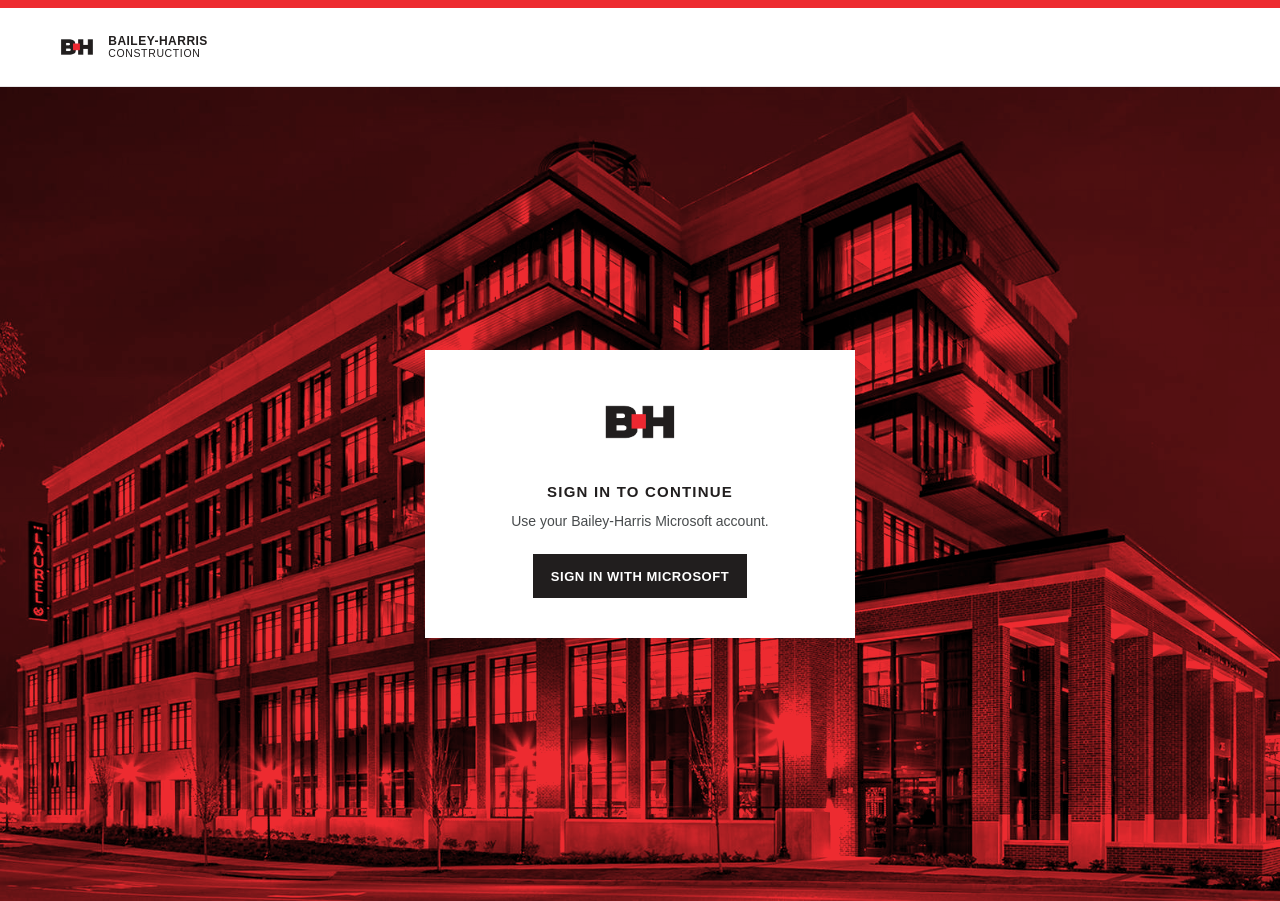
==== commit 0dcced66: "Update index.html" ====
--- a/index.html
+++ b/index.html
@@ -1,101 +1,2768 @@
-<!DOCTYPE html>
+<!doctype html>
 <html lang="en">
 <head>
 <meta charset="utf-8">
-<meta name="viewport" content="width=device-width, initial-scale=1">
-<meta http-equiv="Content-Security-Policy" content="default-src 'self'; script-src 'self'; worker-src 'self' blob:; connect-src 'self' https://contracts-api.baileyharris.com https://graph.microsoft.com https://login.microsoftonline.com https://*.sharepoint.com https://storage.procore.com https://*.procore.com; style-src 'self' 'unsafe-inline' https://fonts.googleapis.com; font-src 'self' https://fonts.gstatic.com data:; img-src 'self' data: blob:; frame-src https://login.microsoftonline.com; base-uri 'self'; object-src 'none'; form-action 'self' https://login.microsoftonline.com;">
-<title>Contracts Desk · Bailey-Harris</title>
-<link rel="stylesheet" href="contracts.css">
+<meta http-equiv="Content-Security-Policy" content="script-src 'self' 'unsafe-inline'; connect-src 'self' https://graph.microsoft.com https://login.microsoftonline.com https://api.open-meteo.com https://api.weather.gov https://forecast.weather.gov https://*.sharepoint.com; default-src 'self'; base-uri 'self'; object-src 'none'; form-action 'self' https://login.microsoftonline.com; style-src 'self' 'unsafe-inline' https://fonts.googleapis.com; font-src 'self' https://fonts.gstatic.com data:; img-src 'self' data: blob:; frame-src https://login.microsoftonline.com;">
+<meta name="viewport" content="width=device-width,initial-scale=1">
+<meta name="robots" content="noindex,nofollow">
+<title>BH Employee Home</title>
+<link rel="icon" href="[data-uri]">
+<link rel="preconnect" href="https://fonts.googleapis.com">
+<link rel="preconnect" href="https://fonts.gstatic.com" crossorigin>
+<style>
+/* ===== Bailey-Harris launcher, on the BH shell (claude/bh-ui-spec.md).
+   Red, black, slate, cream and light gray are chrome; green / amber / red
+   fills are status in the data and nothing else. Square corners, no shadows.
+   Tokens come from /bh-shell.css, linked after this block. ===== */
+:root{
+  --paper:#ffffff; --ink:#211E1E; --muted:#484B4D; --faint:#8a8d90;
+  --line:#E8E6E7; --gray:#E8E6E7; --cream:#F2ECE1;
+  --brand-red:#ED2B30; --maroon:#7F1B29; --charcoal:#484B4D;
+  --sun:#F7A928; /* decorative only: the weather sun */
+  --ok:#006100; --ok-soft:#C6EFCE; --warn:#9C6500; --warn-soft:#FFEB9C; --crit:#9C0006; --crit-soft:#FFC7CE;
+}
+*{box-sizing:border-box}
+[hidden]:not([hidden="until-found"]){display:none!important}
+html,body{overflow-x:hidden}
+body{margin:0;background:var(--paper);color:var(--ink);font-family:var(--bh-font,Figtree,Arial,sans-serif);
+  font-size:15px;line-height:1.5;-webkit-font-smoothing:antialiased;font-variant-numeric:tabular-nums}
+h1,h2,h3{margin:0}
+a{color:var(--ink)}
+.wrap{max-width:1440px;margin:0 auto;padding:0 56px}
+.wrap.page{padding-top:48px;padding-bottom:16px}
+.mono{font-weight:600;letter-spacing:.02em}
+
+/* ---- header ---- */
+header.lh{background:#fff;border-bottom:1px solid var(--line);position:sticky;top:0;z-index:20}
+.lh .wrap{display:flex;align-items:center;gap:18px;min-height:78px;flex-wrap:wrap;padding-top:10px;padding-bottom:10px}
+.brand{display:flex;align-items:center;gap:10px;text-decoration:none;color:var(--ink);flex:none}
+.brand img{height:30px;width:auto;display:block}
+.brand .wm{font-size:12px;font-weight:800;letter-spacing:.04em;line-height:1.05;text-transform:uppercase}
+.brand .wm small{display:block;font-size:10.5px;font-weight:500;letter-spacing:.06em}
+.lh .spacer{flex:1 1 20px}
+.search{position:relative;flex:0 1 300px;min-width:200px}
+.search input{width:100%;font:14px var(--bh-font,Figtree,sans-serif);color:var(--ink);background:#fff;
+  border:1px solid var(--charcoal);border-radius:0;min-height:40px;padding:0 34px 0 12px}
+.search input::placeholder{color:var(--faint)}
+.search kbd{position:absolute;right:10px;top:50%;transform:translateY(-50%);font:600 11px/1 var(--bh-font,sans-serif);
+  color:var(--faint);border:1px solid var(--line);padding:3px 6px;background:#fff}
+.search input:not(:placeholder-shown) ~ kbd{display:none}
+.acct{display:flex;align-items:center;gap:10px;min-width:0}
+.acct .av{width:36px;height:36px;flex:none;background:var(--charcoal);color:#fff;display:grid;place-items:center;
+  font-weight:700;font-size:13px}
+.acct .who{display:block;font-size:13px;font-weight:700;line-height:1.2;white-space:nowrap}
+.acct .role{display:block;font-size:12px;color:var(--muted);line-height:1.25;white-space:nowrap}
+.acct .so{display:inline-block;margin-top:5px;font:700 10px/1 var(--bh-font,Figtree,sans-serif);letter-spacing:.08em;text-transform:uppercase;
+  color:var(--ink);background:#fff;border:1px solid var(--charcoal);padding:4px 8px;cursor:pointer}
+.acct .so[hidden]{display:none}
+.acct .so:hover{background:var(--ink);color:#fff}
+.lh .acct{margin-left:auto}
+
+/* ---- hero: The Laurel in red duotone ---- */
+.hero{position:relative;overflow:hidden;background:var(--brand-red);min-height:330px}
+.hero-photo{position:absolute;inset:0;background:url("hero.jpg") center 55% / cover no-repeat;
+  filter:grayscale(1) contrast(1.08) brightness(1.3);mix-blend-mode:multiply}
+/* a red wash behind the greeting so black and white type both read */
+.hero-wash{position:absolute;inset:0;background:linear-gradient(90deg,rgba(33,30,30,.58) 0%,rgba(33,30,30,.34) 40%,rgba(33,30,30,.1) 75%,rgba(33,30,30,0) 100%)}
+.hero-in{position:relative;padding:32px 40px 0;max-width:1280px;margin:0 auto;min-height:330px}
+.today{font-size:12px;font-weight:700;letter-spacing:.14em;text-transform:uppercase;color:rgba(255,255,255,.85)}
+.greet{margin-top:8px;font-size:46px;line-height:1;font-weight:500;text-transform:uppercase;letter-spacing:.005em;color:#fff}
+.greet .nm{display:block;font-weight:800}
+.hero-card{position:absolute;left:0;right:0;bottom:28px;padding:0 40px;max-width:1280px;margin:0 auto}
+.hero-card p{margin:0 0 16px;font-size:17px;color:var(--ink)}
+.hero-in p.eyebrow{margin:0 0 8px;font-size:13px;font-weight:800;letter-spacing:.16em;text-transform:uppercase;color:#fff}
+.hero-in p.eyebrow::before{content:"";display:inline-block;width:10px;height:10px;background:var(--brand-red);margin-right:9px;vertical-align:0}
+/* quick actions sit on the photo: white buttons, tan (brand cream) on hover */
+.hero-card .acts a,.hero-card .acts a.bh-btn,.hero-card .acts a.bh-btn-outline{background:#fff!important;color:var(--ink)!important;border:1px solid #fff!important;box-shadow:none}
+.hero-card .acts a:hover,.hero-card .acts a:focus-visible{background:var(--cream)!important;border-color:var(--cream)!important;color:var(--ink)!important}
+.acts{display:flex;gap:10px;flex-wrap:wrap}
+.acts a{min-height:44px}
+.deco{position:absolute;right:40px;bottom:84px;display:flex;align-items:flex-start;gap:24px;pointer-events:none}
+.deco .dots{display:grid;grid-template-columns:repeat(4,16px);gap:8px}
+.deco .dots i{width:16px;height:16px;border-radius:50%;background:#fff;display:block}
+.deco .sq{width:76px;height:76px;background:#fff}
+.caption{position:absolute;right:16px;bottom:12px;background:var(--ink);color:#fff;font-size:11px;font-weight:700;
+  letter-spacing:.06em;text-transform:uppercase;padding:4px 8px}
+
+/* ---- weather: where you are now, then four days ---- */
+.wxstrip{display:grid;grid-template-columns:minmax(300px,1.7fr) repeat(4,minmax(0,1fr));border-bottom:1px solid var(--line)}
+.wxnow{display:flex;align-items:stretch;border-right:1px solid var(--line);min-width:0}
+a.wxmain{flex:1;display:flex;align-items:center;gap:12px;padding:14px 22px;text-decoration:none;color:var(--ink);min-width:0}
+a.wxmain:hover{background:var(--cream)}
+.wxnow .txt{min-width:0}
+.wxnow .pl{display:block;font-size:11px;font-weight:800;letter-spacing:.1em;text-transform:uppercase;white-space:nowrap;overflow:hidden;text-overflow:ellipsis}
+.wxnow .tp{display:block;font-size:28px;font-weight:700;line-height:1.1}
+.wxnow .cd{display:block;font-size:11.5px;color:var(--muted);white-space:nowrap;overflow:hidden;text-overflow:ellipsis}
+.wxnow svg{width:36px;height:36px;flex:none;margin-left:auto;stroke:var(--ink);fill:none;stroke-width:1.6;stroke-linecap:round;stroke-linejoin:round}
+.wxnow svg .sun,.wxd svg .sun{fill:var(--sun);stroke:none}
+.wxnow svg .drop,.wxd svg .drop{fill:var(--charcoal);stroke:none}
+.pin{display:inline-block;width:8px;height:8px;background:var(--brand-red);border-radius:50%;margin-right:6px;vertical-align:1px}
+.pin.job{border-radius:0;background:var(--ink)}
+.wxsel{display:flex;align-items:center;padding:0 14px 0 0}
+.wxsel select{font:600 11px var(--bh-font,Figtree,sans-serif);letter-spacing:.04em;border:1px solid var(--line);background:#fff;padding:5px 6px;color:var(--ink);max-width:150px}
+.sr{position:absolute;width:1px;height:1px;overflow:hidden;clip:rect(0 0 0 0)}
+.wxd{display:grid;grid-template-columns:auto 1fr;grid-template-rows:auto auto;align-items:center;column-gap:10px;padding:12px 18px;border-right:1px solid var(--line);min-width:0}
+.wxd:last-child{border-right:0}
+.wxd .dn{font-size:11px;font-weight:800;letter-spacing:.1em;text-transform:uppercase}
+.wxd svg{grid-row:1 / span 2;grid-column:2;justify-self:end;width:28px;height:28px;stroke:var(--ink);fill:none;stroke-width:1.6;stroke-linecap:round;stroke-linejoin:round}
+.wxd .hl{font-size:14px;color:var(--muted)} .wxd .hl b{font-size:17px;color:var(--ink)}
+.wxd .rn{grid-column:1 / span 2;font-size:11.5px;color:var(--muted)}
+.rn.hi{color:var(--charcoal);font-weight:700}
+a.wxc{display:flex;align-items:center;gap:12px;padding:14px 22px;text-decoration:none;color:var(--ink);
+  border-right:1px solid var(--line);min-width:0}
+a.wxc:last-child{border-right:0}
+a.wxc:hover{background:var(--cream)}
+.wxc .pl{display:block;font-size:11px;font-weight:800;letter-spacing:.1em;text-transform:uppercase}
+.wxc .tp{display:block;font-size:22px;font-weight:700;line-height:1.1}
+.wxc .cd{display:block;font-size:11.5px;color:var(--muted);white-space:nowrap;overflow:hidden;text-overflow:ellipsis}
+.wxc svg{width:30px;height:30px;flex:none;margin-left:auto;stroke:var(--ink);fill:none;stroke-width:1.6;stroke-linecap:round;stroke-linejoin:round}
+.wxc svg .sun{fill:var(--sun);stroke:none}
+.wxc svg .drop{fill:var(--charcoal);stroke:none}
+.wxc .txt{min-width:0}
+
+/* ---- pulse: active jobs and the team, under the weather ---- */
+/* two columns under the weather: desks and links on the left, jobs and team on the right */
+.layout{display:grid;grid-template-columns:minmax(0,1fr) 380px;gap:28px;align-items:start}
+/* ---- 4 Nov 2026: two columns, sections that fold ---- */
+.side{display:flex;flex-direction:column;gap:20px;min-width:0}
+.side .md{grid-template-columns:1fr}
+.side #sec-myday{margin:0}
+.sidehead{display:flex;align-items:center;gap:10px;margin:0 0 10px;flex-wrap:wrap}
+.sidehead .t{font-size:13px;font-weight:800;letter-spacing:.08em;text-transform:uppercase}
+.sidehead .cap{font-size:12.5px;color:var(--muted);min-width:0}
+.sidehead .mdhide{margin-left:auto;font:700 10.5px var(--bh-font,Figtree,sans-serif);letter-spacing:.1em;text-transform:uppercase;
+  background:#fff;border:1px solid var(--line);color:var(--muted);padding:5px 9px;cursor:pointer;border-radius:0}
+.sidehead .mdhide:hover{border-color:var(--charcoal);color:var(--ink)}
+.fold{background:#fff;border:1px solid var(--line);border-top:3px solid var(--ink);margin:0 0 20px;min-width:0}
+.fold > .fh{font:inherit;color:inherit;background:none;border:0;border-radius:0;display:flex;align-items:center;gap:10px;width:100%;
+  padding:13px 18px;cursor:pointer;text-align:left}
+.fold > .fh::before{content:"";width:11px;height:11px;background:var(--brand-red);flex:none}
+.fh .t{font-size:13px;font-weight:800;letter-spacing:.08em;text-transform:uppercase;white-space:nowrap}
+.fh .s{font-size:12.5px;color:var(--muted);min-width:0;overflow:hidden;text-overflow:ellipsis;white-space:nowrap}
+.fh .chev,.mdc > h2::after{margin-left:auto;width:8px;height:8px;flex:none;border-right:2px solid var(--faint);border-bottom:2px solid var(--faint);transform:rotate(45deg)}
+.mdc > h2::after{content:"";margin-left:6px}
+.fold.folded .chev,.mdc.folded > h2::after{transform:rotate(-45deg)}
+.fold > .fh:hover,.mdc > h2:hover{background:var(--cream)}
+.fold > .fh:focus-visible,.mdc > h2:focus-visible{outline:2px solid var(--brand-red);outline-offset:-2px}
+.fold > .fb{padding:0 18px 18px}
+.fold.folded > .fb{display:none}
+.mdc > h2{cursor:pointer;user-select:none}
+.mdc.folded > :not(h2){display:none}
+.mdc.folded > h2{border-bottom:0}
+.searching .fold.folded > .fb{display:block}
+.apptabs{display:flex;gap:2px;border-bottom:1px solid var(--line);margin:0 0 14px;overflow-x:auto}
+.apptabs button{font:600 13px var(--bh-font,Figtree,sans-serif);background:none;border:0;border-bottom:2px solid transparent;padding:7px 12px;color:var(--muted);cursor:pointer;white-space:nowrap}
+.apptabs button[aria-selected="true"]{color:var(--ink);border-bottom-color:var(--brand-red)}
+.searching .apptabs{display:none}
+.appgh{display:none;font-size:11px;font-weight:800;letter-spacing:.1em;text-transform:uppercase;color:var(--muted);margin:12px 0 6px}
+.searching .appgh{display:block}
+.fold .apps{grid-template-columns:repeat(auto-fill,minmax(170px,1fr));gap:8px;background:none;border:0}
+.fold a.app{padding:12px 14px 13px;border:1px solid var(--line)}
+.fold a.app:hover{border-color:var(--charcoal)}
+.fold .appname{font-size:14px}
+.fold .appdesc{font-size:12.5px}
+.fold .tiles{display:block}
+/* desks as a stacked list: name | what it is | open (4 Nov 2026) */
+.fold .tile{display:grid;grid-template-columns:210px minmax(0,1fr) auto;column-gap:18px;align-items:center;
+  border:0;border-top:1px solid var(--line);padding:11px 0;background:none}
+.fold .tile:first-child{border-top:0;padding-top:4px}
+.fold .tile > *{grid-column:2;margin:0}
+.fold .tile h3{grid-column:1;grid-row:1 / span 4;font-size:12.5px}
+.fold .tile .foot{grid-column:3;grid-row:1 / span 4;margin:0;gap:12px}
+.fold .tile > p:not(.msg){margin:0;-webkit-line-clamp:1}
+.fold .tile .msg{margin:2px 0 0}
+.fold .tile .big{margin:0}
+.fold .tile .sublinks{margin:3px 0 0;display:flex;flex-wrap:wrap;gap:4px 16px}
+.fold .tile .sublinks a{font-size:12.5px}
+.fold .tile.locked{background:none;border-top-color:var(--line)}
+.fold .tile.locked h3{color:var(--muted)}
+.fold .tile.locked .big{display:none}
+.fold .tile h3::before{display:none}
+@media (max-width:640px){
+  /* phone: name and Open only, so the list stays short */
+  .fold .tile{padding:10px 0}
+  #sec-desks .tile > p,#sec-desks .tile .sublinks{display:none}
+  .fold .tile h3{font-size:12px}
+}
+@media (max-width:640px){
+  .fold .tile{grid-template-columns:minmax(0,1fr) auto;row-gap:3px}
+  .fold .tile > *{grid-column:1 / -1}
+  .fold .tile h3{grid-column:1;grid-row:1}
+  .fold .tile .foot{grid-column:2;grid-row:1}
+  .fold .tile .foot .bh-chip{display:none}
+}
+.rmstrip{display:flex;flex-wrap:wrap;align-items:baseline;gap:6px 22px;font-size:13px;color:var(--muted)}
+.rmstrip b{font-size:20px;font-weight:800;color:var(--ink);margin-right:5px}
+.rmstrip .rmgo{margin-left:auto;font-size:12px;font-weight:800;letter-spacing:.06em;text-transform:uppercase;text-decoration:none;color:var(--ink);white-space:nowrap;border-bottom:2px solid var(--brand-red)}
+.rmstrip .rmidea{margin-left:auto;font-size:12px;font-weight:800;letter-spacing:.06em;text-transform:uppercase;text-decoration:none;color:var(--brand-red);white-space:nowrap}
+.rmstrip .rmidea + .rmgo{margin-left:0}
+.rmbar{display:flex;height:8px;margin-top:12px;background:var(--gray)}
+.rmbar span{display:block;height:100%}
+.rmnow{margin-top:10px;font-size:12.5px;color:var(--muted)}
+.rmnow b{color:var(--ink);font-weight:700}
+@media (max-width:1100px){.layout{grid-template-columns:minmax(0,1fr)}.side{order:-1}}
+.layout.solo{grid-template-columns:minmax(0,1fr)}
+.pulse{display:grid;gap:24px;align-content:start}
+.pstats{border-top:3px solid var(--ink);padding:20px 22px 22px;border-left:1px solid var(--line);border-right:1px solid var(--line);border-bottom:1px solid var(--line)}
+.ptop{display:flex;align-items:flex-end;gap:18px;flex-wrap:wrap}
+.pbig{font-size:56px;font-weight:800;line-height:1;letter-spacing:-.01em}
+.pcap{font-size:13px;color:var(--muted);max-width:42ch;padding-bottom:4px}
+.pcap a{font-weight:700;text-decoration:none;white-space:nowrap}
+.pcap a:hover{color:var(--maroon)}
+.bars{margin-top:18px;display:grid;gap:10px}
+.bar{display:grid;grid-template-columns:118px minmax(0,1fr) 36px;align-items:center;gap:12px;font-size:13px}
+.bar .lab{color:var(--muted)}
+.bar .trk{height:14px;background:var(--gray);position:relative}
+.bar .fill{position:absolute;left:0;top:0;bottom:0;background:var(--ink);border-radius:0 4px 4px 0;min-width:2px}
+.bar .val{text-align:right;font-weight:700}
+.pmini{display:flex;gap:28px;margin-top:18px;padding-top:14px;border-top:1px solid var(--line);font-size:13px;color:var(--muted);flex-wrap:wrap}
+.pmini b{display:block;font-size:22px;color:var(--ink);font-weight:800;line-height:1.1}
+.pasof{font-size:11.5px;color:var(--faint);margin-top:12px}
+@media (max-width:1100px){.layout{grid-template-columns:minmax(0,1fr)}.pulse{order:-1;grid-template-columns:repeat(auto-fit,minmax(300px,1fr));gap:22px}}
+@media (max-width:640px){.pbig{font-size:44px}.bar{grid-template-columns:110px minmax(0,1fr) 36px}}
+
+/* ---- safety strip ---- */
+.safety{background:var(--cream);border-bottom:1px solid var(--line)}
+.safety .wrap{display:flex;align-items:center;gap:20px;padding-top:12px;padding-bottom:12px;flex-wrap:wrap}
+.safety .big{font-size:26px;font-weight:800;color:var(--maroon);line-height:1}
+.safety .lbl{font-size:11px;font-weight:700;letter-spacing:.12em;text-transform:uppercase;color:var(--charcoal);max-width:16ch;line-height:1.3}
+.safety .sep{width:1px;align-self:stretch;background:#ddd3bf}
+.safety .talk{font-size:13px}
+.safety .talk b{display:block;font-size:10.5px;font-weight:700;letter-spacing:.12em;text-transform:uppercase;color:var(--charcoal)}
+.safety a{color:var(--maroon);font-weight:700;text-decoration:none}
+.safety .stamp{margin-left:auto;font-size:11px;color:#8f8573}
+
+main{padding:0}
+.banner{border-left:4px solid var(--charcoal);background:var(--cream);padding:12px 16px;font-size:13.5px;margin:0 0 24px}
+.banner b{display:block;margin-bottom:2px}
+
+/* ---- section labels ---- */
+.sec{margin:0 0 48px}
+.sechead{display:flex;align-items:center;gap:16px;margin:0 0 22px}
+.sechead .blk{background:var(--brand-red);color:#fff;font-size:19px;font-weight:800;letter-spacing:.02em;text-transform:uppercase;
+  padding:9px 18px;line-height:1.2;position:relative}
+/* the label block runs out to the left edge of the window, as on the canvas */
+.sechead .blk::before{content:"";position:absolute;top:0;bottom:0;right:100%;width:100vw;background:inherit}
+.sechead .blk.dark{background:var(--ink)}
+.sechead .rest{font-size:19px;font-weight:800;text-transform:uppercase;letter-spacing:.02em}
+.sechead .cap{font-size:13px;color:var(--muted)}
+
+/* ---- desk tiles ---- */
+.tiles{display:grid;gap:14px;grid-template-columns:repeat(auto-fill,minmax(200px,1fr))}
+/* ---- AI roadmap (3 Nov 2026) ---- */
+.sechead .rmall{margin-left:auto;font:700 11px var(--bh-font,Figtree,sans-serif);letter-spacing:.1em;text-transform:uppercase;
+  color:var(--ink);text-decoration:none;border:1px solid var(--charcoal);padding:8px 12px;white-space:nowrap}
+.sechead .rmall:hover{background:var(--ink);color:#fff}
+.rm{display:grid;gap:14px;grid-template-columns:repeat(4,minmax(0,1fr))}
+.rm .col{background:#fff;border:1px solid var(--line);border-top:3px solid var(--ink);padding:14px 16px 12px;min-width:0;display:flex;flex-direction:column}
+.rm .col.live{border-top-color:var(--ok)} .rm .col.building{border-top-color:var(--brand-red)}
+.rm .col.later{border-top-color:var(--charcoal);border-top-style:dashed}
+.rm .h{display:flex;align-items:baseline;justify-content:space-between;gap:8px}
+.rm .t{font-size:12px;font-weight:800;letter-spacing:.1em;text-transform:uppercase}
+.rm .c{font-size:26px;font-weight:800;line-height:1}
+.rm .d{font-size:12px;color:var(--muted);margin:2px 0 8px}
+.rm ul{list-style:none;margin:0;padding:0}
+.rm li{padding:7px 0;border-top:1px solid var(--line);font-size:13.5px;font-weight:600;line-height:1.3}
+.rm li small{display:block;font-size:11px;font-weight:700;letter-spacing:.06em;text-transform:uppercase;color:var(--muted);margin-top:2px}
+.rm .more{margin-top:auto;padding-top:8px;font-size:12px;color:var(--muted)}
+@media (max-width:1100px){.rm{grid-template-columns:repeat(2,minmax(0,1fr))}}
+@media (max-width:560px){.rm{grid-template-columns:1fr}.sechead .rmall{margin-left:0}}
+.tile{border-top:3px solid var(--ink);padding:14px 16px 12px;display:flex;flex-direction:column;min-width:0;background:#fff;border-left:1px solid var(--line);border-right:1px solid var(--line);border-bottom:1px solid var(--line)}
+.tile.locked{background:var(--gray);border-top-color:var(--charcoal)}
+.tile h3{display:flex;align-items:center;gap:10px;font-size:13px;font-weight:800;letter-spacing:.08em;text-transform:uppercase}
+.tile h3::before{content:"";width:11px;height:11px;flex:none;background:var(--brand-red)}
+.tile.locked h3::before{background:var(--charcoal)}
+.tile .big{font-size:13px;font-weight:700;line-height:1.2;margin:8px 0 0}
+.tile.locked .big{color:var(--charcoal);font-size:13px}
+.tile .big .bh-chip{font-size:13px;vertical-align:middle}
+.tile p{margin:8px 0 10px;color:var(--muted);font-size:12.5px;line-height:1.4}
+.tile > p:not(.msg){display:-webkit-box;-webkit-line-clamp:2;-webkit-box-orient:vertical;overflow:hidden}
+.tile .msg{flex:0;font-size:12.5px;margin-top:-8px}
+.tile .sublinks{margin:-6px 0 16px;display:grid;gap:6px}
+.tile .sublinks a{font-size:13px;font-weight:700;text-decoration:none}
+.tile .sublinks a::after{content:" \2192"}
+.tile .sublinks a:hover{color:var(--maroon)}
+.tile .foot{display:flex;align-items:center;gap:10px;margin-top:auto}
+.tile .foot .bh-chip{font-size:10.5px}
+.tile .go{margin-left:auto;font-size:12px;font-weight:800;letter-spacing:.08em;text-transform:uppercase;text-decoration:none;color:var(--ink);white-space:nowrap}
+.tile .go:hover{color:var(--maroon)}
+.tile .go::after{content:" \2192"}
+.tile.locked .go::after{content:""}
+.tile.locked .go{margin-left:0;color:var(--charcoal)}
+
+/* ---- this week: newsletter and team ---- */
+.week{display:grid;gap:22px;grid-template-columns:repeat(auto-fit,minmax(320px,1fr))}
+.panel{border-top:3px solid var(--ink);background:#fff;border-left:1px solid var(--line);border-right:1px solid var(--line);border-bottom:1px solid var(--line)}
+.panel > h2{display:flex;align-items:center;gap:10px;font-size:13px;font-weight:800;letter-spacing:.08em;text-transform:uppercase;padding:14px 18px;border-bottom:1px solid var(--line)}
+.panel > h2::before{content:"";width:11px;height:11px;background:var(--brand-red);flex:none}
+.panel > h2 .n{margin-left:auto;font-size:12px;font-weight:600;color:var(--faint)}
+.panel .k{font-size:10px;font-weight:700;letter-spacing:.06em;text-transform:uppercase;background:var(--gray);padding:2px 6px}
+.panel .k.now{background:var(--ink);color:#fff}
+.panel .all{display:block;padding:11px 18px;border-top:1px solid var(--line);font-size:12px;font-weight:800;letter-spacing:.08em;text-transform:uppercase;text-decoration:none}
+.panel .all:hover{color:var(--maroon)}
+.issue{display:block;padding:16px 18px;text-decoration:none;color:inherit;background:var(--cream);border-bottom:1px solid var(--line)}
+.issue .when{font-size:10.5px;font-weight:700;letter-spacing:.12em;text-transform:uppercase;color:var(--maroon)}
+.issue .h{font-size:17px;font-weight:800;margin-top:3px}
+.issue .x{color:var(--muted);font-size:12.5px;margin-top:3px}
+a.part{display:flex;align-items:center;padding:11px 18px;text-decoration:none;color:inherit;border-bottom:1px solid var(--line);font-size:13.5px;font-weight:600}
+a.part:last-child{border-bottom:0}
+a.part:hover{background:var(--cream)}
+a.part .n{flex:1;min-width:0;overflow:hidden;text-overflow:ellipsis;white-space:nowrap}
+a.part .go{width:14px;height:14px;stroke:var(--faint);fill:none;stroke-width:2.2;flex:none}
+.panel .sub{font-size:10.5px;font-weight:700;letter-spacing:.12em;text-transform:uppercase;color:var(--muted);padding:10px 18px 6px;background:#fafafa;border-bottom:1px solid var(--line)}
+.noneout{padding:11px 18px;font-size:13px;color:var(--faint);border-bottom:1px solid var(--line)}
+.hol{display:flex;gap:8px;align-items:baseline;padding:9px 18px;background:var(--cream);border-bottom:1px solid var(--line);font-size:13px}
+.hol b{font-size:10px;letter-spacing:.1em;text-transform:uppercase;color:var(--maroon)}
+.hol .d{margin-left:auto;font-size:12px;color:var(--muted)}
+.person{display:flex;align-items:center;gap:11px;padding:10px 18px;border-bottom:1px solid var(--line)}
+.person:last-child{border-bottom:0}
+.person .av{width:30px;height:30px;flex:none;display:grid;place-items:center;font-size:11px;font-weight:700;color:#fff;background:var(--charcoal)}
+.person.m0 .av{background:var(--maroon)} .person.m2 .av{background:var(--ink)} .person.away .av{background:var(--faint)}
+.person .who{flex:1;min-width:0}
+.person .nm{display:block;font-size:13.5px;font-weight:700;white-space:nowrap;overflow:hidden;text-overflow:ellipsis}
+.person .rl{display:block;font-size:12px;color:var(--muted);white-space:nowrap;overflow:hidden;text-overflow:ellipsis}
+.person .kind{text-align:right;flex:none}
+.person .kind .dt{display:block;font-size:11px;color:var(--faint);margin-top:3px}
+
+/* ---- my day: the signed-in person's meetings, mail, tasks and BH work ---- */
+.sechead .mdhide{margin-left:auto;font:700 11px var(--bh-font,Figtree,sans-serif);letter-spacing:.1em;text-transform:uppercase;
+  background:#fff;border:1px solid var(--line);color:var(--muted);padding:6px 10px;cursor:pointer;border-radius:0}
+.sechead .mdhide:hover{border-color:var(--charcoal);color:var(--ink)}
+.md{display:grid;gap:14px;grid-template-columns:repeat(2,minmax(0,1fr));align-items:start}
+@media (max-width:760px){.md{grid-template-columns:1fr}}
+.mdc > h2{padding:9px 14px!important;font-size:11.5px!important}
+.mdc .mdr{padding:6px 14px!important;gap:9px!important}
+.mdc .mdr .t{width:56px!important;font-size:11.5px!important}
+.mdc .mdr .sx{font-size:12.5px!important}
+.mdc .mdr .sb{font-size:11px!important}
+.mdc .sub{padding:6px 14px 4px!important;font-size:9.5px!important}
+.mdc .more,.mdc .none{padding:6px 14px!important;font-size:11.5px!important}
+.mdc .all{padding:7px 14px!important;font-size:10.5px!important}
+#sec-myday{margin-bottom:34px}
+/* ---- active jobs: one line under the weather ---- */
+.jobstrip{background:#fff;border-bottom:1px solid var(--line)}
+.jobstrip .wrap{display:flex;align-items:baseline;gap:22px;flex-wrap:wrap;padding-top:11px;padding-bottom:11px}
+.jobstrip .jt{font-size:11px;font-weight:800;letter-spacing:.12em;text-transform:uppercase;color:var(--charcoal)}
+.jobstrip .jc{font-size:12.5px;color:var(--muted);white-space:nowrap}
+.jobstrip .jc b{font-size:17px;font-weight:800;color:var(--ink);margin-right:6px}
+.jobstrip .jc.big b{font-size:22px;color:var(--maroon)}
+.jobstrip .jgo{margin-left:auto;font-size:12px;font-weight:800;letter-spacing:.06em;text-transform:uppercase;text-decoration:none;white-space:nowrap}
+.jobstrip .jgo:hover{color:var(--maroon)}
+.jobstrip .jasof{font-size:11px;color:var(--faint);white-space:nowrap}
+@media (max-width:640px){.jobstrip .wrap{gap:12px}.jobstrip .jgo{margin-left:0}}
+.md > .panel{min-width:0}
+.mdc .mdr{display:flex;align-items:flex-start;gap:12px;padding:10px 18px;border-bottom:1px solid var(--line);text-decoration:none;color:inherit;min-width:0}
+.mdc a.mdr:hover{background:var(--cream)}
+.mdr .t{flex:none;width:68px;font-size:12px;font-weight:700;line-height:1.35;padding-top:1px}
+.mdr .t small{display:block;font-weight:500;color:var(--faint);font-size:11px}
+.mdr .b{flex:1;min-width:0}
+.mdr .sx{display:block;font-size:13.5px;font-weight:600;line-height:1.35;overflow:hidden;text-overflow:ellipsis;white-space:nowrap}
+.mdr .sb{display:block;font-size:12px;color:var(--muted);overflow:hidden;text-overflow:ellipsis;white-space:nowrap}
+.mdr .r{flex:none;text-align:right;font-size:11.5px;color:var(--faint);padding-top:1px}
+.mdr.past{opacity:.5}
+.mdr .join{font-size:11px;font-weight:800;letter-spacing:.08em;text-transform:uppercase;color:var(--maroon);text-decoration:none;white-space:nowrap}
+.mdr .join:hover{text-decoration:underline}
+.mdr .n2{display:inline-block;min-width:30px;text-align:center;font-size:15px;font-weight:800;padding:2px 6px;background:var(--gray)}
+.panel .k.crit{background:var(--crit-soft);color:var(--crit)}
+.panel .k.warn{background:var(--warn-soft);color:var(--warn)}
+.mdc .none{padding:12px 18px;font-size:13px;color:var(--faint);border-bottom:1px solid var(--line)}
+.mdc .more{padding:8px 18px;font-size:12px;color:var(--muted);border-bottom:1px solid var(--line)}
+.mdc .alls{display:flex}
+.mdc .alls .all{flex:1}
+.mdc .alls .all + .all{border-left:1px solid var(--line)}
+.md.priv .sx,.md.priv .sb{filter:blur(5px);user-select:none}
+.mdnote{font-size:12.5px;color:var(--muted);margin:12px 0 0}
+.mdnote button{font:inherit;font-weight:700;color:var(--maroon);background:none;border:0;padding:0;cursor:pointer;text-decoration:underline}
+@media (max-width:640px){.md{grid-template-columns:1fr}.mdr .t{width:58px}.sechead .mdhide{display:none}}
+/* ---- applications ---- */
+.apps{display:grid;grid-template-columns:repeat(auto-fill,minmax(190px,1fr));gap:1px;background:var(--line);border:1px solid var(--line)}
+a.app{display:block;background:#fff;padding:16px 18px 18px;text-decoration:none;color:inherit;min-width:0}
+a.app:hover{background:var(--cream)}
+.appname{display:flex;align-items:center;gap:6px;flex-wrap:wrap;font-size:15px;font-weight:700;line-height:1.25}
+.appdesc{display:block;color:var(--muted);font-size:13px;line-height:1.4;margin-top:3px}
+.pill{font-size:9.5px;font-weight:700;letter-spacing:.06em;text-transform:uppercase;background:var(--gray);padding:1px 5px}
+.empty{color:var(--faint);font-size:14px;padding:24px 0 0}
+
+/* ---- sign-in gate ---- */
+.gatewrap{position:relative;min-height:calc(100vh - 86px);display:grid;place-items:center;padding:40px 20px;overflow:hidden;background:var(--brand-red)}
+.gate{position:relative;background:#fff;padding:40px 34px;text-align:center;max-width:430px;width:100%}
+.gate img{height:64px;width:auto;margin-bottom:20px}
+.gate h2{font-size:15px;font-weight:800;letter-spacing:.08em;text-transform:uppercase;margin-bottom:8px}
+.gate p{color:var(--muted);font-size:14px;margin:0 0 22px}
+
+/* ---- footer area ---- */
+.foot{color:var(--faint);font-size:12px;margin-top:8px;display:flex;gap:14px;flex-wrap:wrap}
+details.diag{margin-top:14px;border-top:1px solid var(--line);padding-top:12px}
+details.diag summary{font-size:11px;font-weight:700;letter-spacing:.12em;text-transform:uppercase;color:var(--muted);cursor:pointer}
+pre{background:#fafafa;border:1px solid var(--line);padding:12px;overflow-x:auto;font:12px/1.55 ui-monospace,Menlo,Consolas,monospace;margin:12px 0 10px;white-space:pre-wrap;word-break:break-word}
+.tag.ok{font-size:10px;font-weight:700;text-transform:uppercase;background:var(--ok-soft);color:var(--ok);padding:2px 6px}
+/* kept as it was: the flywheel band */
+.endband{margin-top:46px;background:var(--ink);color:#fff;padding:26px 0 24px}
+.endband .wrap{display:flex;align-items:center;gap:18px;flex-wrap:wrap}
+.endband img{height:40px;width:auto;flex:none}
+.flywheel{display:flex;align-items:center;gap:9px;flex-wrap:wrap;min-width:0}
+.flywheel .loop{width:17px;height:17px;flex:none;stroke:var(--brand-red);fill:none;stroke-width:2.1;stroke-linecap:round}
+.flywheel span{font-size:11.5px;font-weight:800;letter-spacing:.13em;text-transform:uppercase;color:rgba(255,255,255,.88);white-space:nowrap}
+.flywheel i.ch{width:9px;height:11px;flex:none;background:var(--brand-red);clip-path:polygon(0 0,42% 0,100% 50%,42% 100%,0 100%,58% 50%)}
+.endband .since{font-size:11.5px;color:rgba(255,255,255,.42);margin-left:auto}
+
+/* ---- narrower screens ---- */
+@media (max-width:960px){
+  .wrap,.hero-in{padding-left:20px;padding-right:20px}
+  .wrap.page{padding-top:32px}
+  .greet{font-size:46px}
+  .deco{display:none}
+  .hero-card{padding:0 20px}
+  .wxstrip{grid-template-columns:repeat(4,minmax(0,1fr))}
+  .wxnow{grid-column:1 / -1;border-right:0;border-bottom:1px solid var(--line)}
+  .search{order:5;flex:1 1 100%}
+}
+@media (max-width:640px){
+  header.lh{position:static}
+  .acct .role{display:none}
+  .hero,.hero-in{min-height:0}
+  .hero-in{padding-top:28px;padding-bottom:24px}
+  .greet{font-size:32px}
+  .hero-card{position:relative;bottom:auto;padding:0 20px 24px}
+  .caption{display:none}
+  .hero-card p{font-size:15px}
+  .tiles{grid-template-columns:1fr}
+  .apps{grid-template-columns:repeat(2,minmax(0,1fr))}
+  .appdesc{display:none}
+  .sechead .cap{display:none}
+  .wxstrip{grid-template-columns:repeat(4,minmax(0,1fr))}
+  .wxnow{grid-column:1 / -1;border-right:0;border-bottom:1px solid var(--line)}
+  a.wxmain{padding:12px 16px} .wxd{padding:10px 12px} .wxd svg{width:22px;height:22px}
+  .endband .since{margin-left:0;flex:1 1 100%}
+  .endband .wrap{gap:12px}
+  .endband img{height:32px}
+  .flywheel{gap:7px;width:100%} .flywheel span{font-size:9.5px;letter-spacing:.1em} .flywheel i.ch{width:7px;height:9px}
+  .safety .stamp{display:none}
+}
+/* team drawer: Who's out? | Team updates | Team celebrations */
+.teamnav{display:flex;border:1px solid var(--line);flex:none}
+.teamnav button{font:inherit;font-size:11px;font-weight:800;letter-spacing:.08em;text-transform:uppercase;background:#fff;border:0;border-left:1px solid var(--line);padding:8px 11px;cursor:pointer;color:var(--ink);display:flex;align-items:center;gap:6px;white-space:nowrap}
+.teamnav button:first-child{border-left:0}
+.teamnav button:hover,.teamnav button[aria-expanded="true"]{background:var(--cream)}
+.teamnav .c{font-size:10px;font-weight:700;background:var(--gray);padding:1px 6px;min-width:18px;text-align:center}
+.teamnav .c.on{background:var(--brand-red);color:#fff}
+.tscrim{position:fixed;inset:0;background:rgba(20,20,20,.35);z-index:40}
+.tdrawer{position:fixed;top:0;right:0;bottom:0;width:min(420px,100vw);background:#fff;z-index:41;display:flex;flex-direction:column;box-shadow:-8px 0 24px rgba(0,0,0,.12);animation:tdin .18s ease-out}
+@keyframes tdin{from{transform:translateX(30px);opacity:.4}to{transform:none;opacity:1}}
+.tdrawer .tdh{display:flex;align-items:center;gap:8px;padding:14px 18px;border-top:3px solid var(--ink);border-bottom:1px solid var(--line)}
+.tdrawer .tdh b{font-size:13px;font-weight:800;letter-spacing:.08em;text-transform:uppercase}
+.tdrawer .tdh b::before{content:"";display:inline-block;width:11px;height:11px;background:var(--brand-red);margin-right:9px;vertical-align:-1px}
+.tdrawer .tdx{margin-left:auto;font:inherit;font-size:20px;line-height:1;background:none;border:0;cursor:pointer;padding:2px 6px;color:var(--muted)}
+.tdrawer .tdtabs{display:flex;border-bottom:1px solid var(--line)}
+.tdrawer .tdtabs button{flex:1;font:inherit;font-size:11px;font-weight:800;letter-spacing:.06em;text-transform:uppercase;background:#fff;border:0;border-bottom:3px solid transparent;padding:10px 6px;cursor:pointer;color:var(--muted)}
+.tdrawer .tdtabs button[aria-selected="true"]{color:var(--ink);border-bottom-color:var(--brand-red)}
+.tdrawer .panel{border:0;flex:1;overflow:auto}
+.tdrawer .issue .t{font-weight:800}
+@media (max-width:960px){.teamnav button .l2{display:none}}
+@media (max-width:640px){.teamnav button{padding:7px 8px;font-size:10px}}
+@media (prefers-reduced-motion:reduce){*{animation:none!important;transition:none!important}}
+
+/* ===== role-based home (12 Nov 2026): short hero, today strip, "Today for you" cards ===== */
+.hero{min-height:0}
+.hero .deco{right:40px;top:26px;bottom:auto;gap:14px}
+.hero .deco .dots{grid-template-columns:repeat(4,10px);gap:7px}
+.hero .deco .dots i{width:10px;height:10px}
+.hero .deco .sq{width:44px;height:44px}
+.hero-row{position:relative;display:flex;align-items:flex-end;gap:24px;flex-wrap:wrap;min-height:200px;padding-top:30px;padding-bottom:26px}
+.hero-txt{flex:1 1 420px;min-width:0}
+.hero .today{font-size:11.5px;letter-spacing:.12em}
+.hero .greet{margin:4px 0 6px;font-size:34px;line-height:1.1;font-weight:500;text-transform:none;letter-spacing:-.01em}
+.hero .greet .nm{display:inline;font-weight:800}
+.hsum{margin:0;font-size:15px;color:#fff;max-width:760px}
+.hsum strong{background:var(--ink);padding:0 5px;font-weight:700}
+.hsum:empty{display:none}
+.hero .acts{margin-top:14px;gap:8px}
+.hero .acts a,.hero .acts a.bh-btn,.hero .acts a.bh-btn-outline{min-height:34px;padding:7px 12px;font-size:12px;background:#fff!important;color:var(--ink)!important;border:1px solid #fff!important;box-shadow:none}
+.hero .acts a:hover,.hero .acts a:focus-visible{background:var(--cream)!important;border-color:var(--cream)!important}
+.hero .caption{bottom:8px;right:12px}
+/* weather sits in the hero: current conditions plus the next two days */
+.hero .wxstrip{flex:0 1 auto;display:flex;align-items:stretch;border:0;background:rgba(33,30,30,.5);color:#fff;margin-bottom:14px;min-width:0}
+.hero .wxnow{border-right:1px solid rgba(255,255,255,.18);border-bottom:0}
+.hero a.wxmain{color:#fff;padding:8px 14px;gap:10px}
+.hero a.wxmain:hover{background:rgba(33,30,30,.35)}
+.hero .wxnow .tp{font-size:22px}
+.hero .wxnow .cd,.hero .wxd .hl,.hero .wxd .rn{color:rgba(255,255,255,.82)}
+.hero .wxnow .pl{max-width:170px}
+.hero .wxnow svg,.hero .wxd svg{stroke:#fff}
+.hero .wxnow svg .drop,.hero .wxd svg .drop{fill:#fff}
+.hero .wxsel{display:flex;align-items:center;padding:0 8px 0 0}
+.hero .wxsel select{max-width:26px;opacity:.85}
+.hero .wxd{padding:8px 12px;border-right:1px solid rgba(255,255,255,.18)}
+.hero .wxd:last-child{border-right:0}
+.hero .wxd:nth-of-type(n+3){display:none}
+.hero .wxd .hl b{color:#fff;font-size:15px}
+.hero .wxd svg{width:22px;height:22px}
+/* meetings and active jobs under the hero */
+.daystrip{background:#fff;border-bottom:1px solid var(--line)}
+.ds{display:grid;grid-template-columns:minmax(0,1.2fr) minmax(0,1fr)}
+.ds > *{padding:11px 0;display:flex;align-items:center;gap:8px 14px;flex-wrap:wrap;font-size:13px;min-width:0}
+.dsl{font-size:11.5px;font-weight:800;letter-spacing:.08em;text-transform:uppercase;white-space:nowrap}
+.dsl em{font-style:normal;background:var(--gray);padding:1px 6px;margin-left:4px;font-size:11px}
+#meet{list-style:none;margin:0;padding:0;display:flex;gap:8px;flex-wrap:wrap;min-width:0}
+#meet li{display:flex;gap:8px;align-items:baseline;border:1px solid var(--line);padding:5px 10px;min-width:0;max-width:100%}
+#meet li .t{font-weight:700;white-space:nowrap}
+#meet li .s{min-width:0;overflow:hidden;text-overflow:ellipsis;white-space:nowrap}
+#meet li.now{border-color:var(--ink)}
+#meet li a.j{font-size:11.5px;font-weight:700;color:var(--maroon);text-transform:uppercase;text-decoration:none}
+#meet li.none{border:0;padding:0;color:var(--muted)}
+#meet li.none button{font:inherit;font-weight:700;border:1px solid var(--charcoal);background:#fff;padding:3px 8px;cursor:pointer;margin-left:6px}
+.jobstrip.dsj{background:none;border:0;border-left:1px solid var(--line);padding-left:22px;gap:6px 14px}
+.jobstrip .jsin{display:contents}
+@media (max-width:1000px){.ds{grid-template-columns:minmax(0,1fr)}.jobstrip.dsj{border-left:0;border-top:1px solid var(--line);padding-left:0}}
+/* sections */
+.wrap.page{padding-top:26px}
+.h-sh{display:flex;align-items:baseline;gap:10px;margin:0 0 12px;flex-wrap:wrap}
+.h-sh h2{font-size:13px;font-weight:800;letter-spacing:.09em;text-transform:uppercase;display:flex;align-items:center;gap:9px}
+.h-sh h2::before{content:"";width:10px;height:10px;background:var(--brand-red)}
+.h-sh span{font-size:12.5px;color:var(--muted)}
+.h-sh a{margin-left:auto;font-size:12px;font-weight:700;letter-spacing:.06em;text-transform:uppercase;text-decoration:none}
+#sec-today{margin-bottom:24px}
+.h-cards{display:grid;grid-template-columns:repeat(3,minmax(0,1fr));gap:12px}
+@media (max-width:1000px){.h-cards{grid-template-columns:repeat(2,minmax(0,1fr))}}
+@media (max-width:600px){.h-cards{grid-template-columns:minmax(0,1fr)}}
+.h-wait{grid-column:1 / -1;color:var(--muted);font-size:13px;padding:6px 0}
+.h-tc{min-width:0;background:#fff;border:1px solid var(--line);border-left:5px solid var(--ink);padding:14px 16px 12px;text-decoration:none;color:var(--ink);display:flex;flex-direction:column;gap:6px;min-height:150px}
+.h-tc:hover{border-color:var(--ink)}
+.h-tc.bad{border-left-color:var(--crit)} .h-tc.warn{border-left-color:#c99a00} .h-tc.first{border-left-color:var(--brand-red)}
+.h-tc .lbl{font-size:11.5px;font-weight:700;letter-spacing:.07em;text-transform:uppercase;color:var(--muted)}
+.h-tc .n{display:flex;align-items:baseline;gap:8px;min-width:0}
+.h-tc .n b{font-size:38px;font-weight:700;line-height:1}
+.h-tc .n span{font-size:13.5px;min-width:0}
+.h-tc ul{margin:0;padding:0;list-style:none;font-size:12.5px;color:var(--muted)}
+.h-tc li{padding:2px 0;white-space:nowrap;overflow:hidden;text-overflow:ellipsis}
+.h-tc .go{margin-top:auto;font-size:12px;font-weight:700;letter-spacing:.06em;text-transform:uppercase;display:flex;justify-content:space-between;gap:8px;border-top:1px solid var(--line);padding-top:9px}
+.h-chip{display:inline-block;font-size:10.5px;font-weight:600;letter-spacing:.04em;text-transform:uppercase;padding:2px 6px;margin-right:4px;background:var(--gray);color:var(--ink)}
+.h-chip.bad{background:var(--crit-soft);color:var(--crit)} .h-chip.warn{background:var(--warn-soft);color:var(--warn)} .h-chip.ok{background:var(--ok-soft);color:var(--ok)}
+.h-clear{font-size:12.5px;color:var(--muted);margin:10px 0 0}
+.h-clear b{color:var(--ok)}
+.mdnote{font-size:12.5px;color:var(--muted);margin:10px 0 0}
+#sec-desks{margin-bottom:6px}
+.h-desks{display:grid;grid-template-columns:repeat(auto-fill,minmax(220px,1fr));gap:12px}
+.h-dk{background:var(--ink);color:#fff;text-decoration:none;padding:16px;display:flex;flex-direction:column;gap:8px;min-height:116px;min-width:0}
+.h-dk:hover{background:var(--charcoal)}
+.h-dk h3{font-size:15px;font-weight:800;letter-spacing:.07em;text-transform:uppercase}
+.h-dk p{margin:0;font-size:12.5px;opacity:.82;line-height:1.4}
+.h-dk .go{margin-top:auto;font-size:12px;font-weight:700;letter-spacing:.06em;text-transform:uppercase}
+.h-dk.new{background:var(--maroon)}
+/* bh-shell.css (linked after this block) sets .bh-page a{color:ink}; desk cards keep white text */
+.bh-page a.h-dk,.bh-page a.h-dk:hover{color:#fff}
+.bh-page .h-dk.soon,.bh-page .h-dk.locked{color:var(--ink)}
+.h-dk.soon,.h-dk.locked{background:#fff;color:var(--ink);border:1px dashed var(--charcoal)}
+.h-dk.soon p,.h-dk.locked p{opacity:1;color:var(--muted)}
+.h-alld{font-size:12.5px;margin:12px 0 26px;color:var(--muted);line-height:1.8}
+.h-alld a{font-weight:600;color:var(--ink)}
+.h-alld .lk{color:var(--faint)}
+.h-jobswrap{overflow-x:auto;margin-bottom:8px}
+table.h-jobs{width:100%;border-collapse:collapse;background:#fff;border:1px solid var(--line);font-size:13px}
+table.h-jobs th{background:var(--charcoal);color:#fff;font-size:11px;font-weight:600;letter-spacing:.05em;text-transform:uppercase;text-align:left;padding:8px 10px;white-space:nowrap}
+table.h-jobs td{padding:9px 10px;border-top:1px solid var(--line);vertical-align:top}
+table.h-jobs .r{text-align:right;white-space:nowrap}
+table.h-jobs td.up{color:var(--crit);font-weight:600} table.h-jobs td.down{color:var(--ok)} table.h-jobs td.nr{color:var(--faint)}
+table.h-jobs a{text-decoration:none} table.h-jobs a b{text-decoration:underline}
+.h-note{font-size:12px;color:var(--muted);margin:0 0 6px;line-height:1.45}
+.h-notes{margin:0 0 26px}
+.h-kpis{display:grid;grid-template-columns:repeat(4,minmax(0,1fr));gap:1px;background:var(--line);border:1px solid var(--line);margin-bottom:26px}
+@media (max-width:760px){.h-kpis{grid-template-columns:repeat(2,minmax(0,1fr))}}
+.h-kpi{background:#fff;padding:14px 16px;min-width:0}
+.h-kpi .l{font-size:11px;font-weight:700;letter-spacing:.07em;text-transform:uppercase;color:var(--muted)}
+.h-kpi .v{font-size:24px;font-weight:700;margin-top:4px}
+.h-kpi .s{font-size:12px;color:var(--muted)}
+.h-apps{display:flex;flex-wrap:wrap;gap:8px;margin:0 0 16px;padding-bottom:16px;border-bottom:1px solid var(--line)}
+.h-apps a{background:#fff;border:1px solid var(--line);padding:8px 12px;font-size:13px;text-decoration:none;font-weight:600}
+.h-apps a:hover{border-color:var(--charcoal)}
+@media (max-width:960px){
+  .hero-row{padding-left:20px;padding-right:20px}
+  .hero .wxstrip{display:flex}
+}
+@media (max-width:640px){
+  .hero-row{min-height:0;padding-top:22px;padding-bottom:18px}
+  .hero .greet{font-size:26px}
+  .hsum{font-size:14px}
+  .hero .wxstrip{width:100%;margin-bottom:0}
+  .hero .wxnow{flex:1 1 auto;border-right:0}
+  .hero .wxd{display:none}
+  .h-tc .n b{font-size:32px}
+}
+</style>
 <link rel="stylesheet" href="/bh-shell.css">
-<script src="/bh-shell.js" defer></script>
 </head>
 <body class="bh-page">
+
 <div class="bh-topbar"></div>
-<header class="bh-header">
-  <button class="bh-menu-btn" aria-label="Open menu" aria-expanded="false"><svg width="20" height="20" viewBox="0 0 20 20" aria-hidden="true"><path d="M2 5h16M2 10h16M2 15h16" stroke="currentColor" stroke-width="2"/></svg></button>
-  <a href="/" aria-label="All desks"><img class="bh-logo" src="[data-uri]" alt="Bailey-Harris"></a>
-  <div><h1 class="bh-desk-name">Contracts Desk</h1><div class="bh-desk-sub">Prime contract terms and trade partner commitments</div></div>
-  <div class="bh-header-spacer"></div>
-  <div class="bh-asof"><span class="bh-label">Data as of</span><strong id="asof">Not loaded</strong></div>
-  <a class="bh-btn-outline" href="/">All desks</a>
-  <div class="bh-avatar" id="avatar">--</div>
+<header class="lh">
+  <div class="wrap">
+    <a class="brand" href="/" aria-label="Bailey-Harris home">
+      <img src="[data-uri]" alt="">
+      <span class="wm">Bailey-Harris<small>Construction</small></span>
+    </a>
+    <span class="spacer"></span>
+    <nav class="teamnav" id="teamnav" aria-label="Team" hidden>
+      <button type="button" data-tp="out" aria-expanded="false" aria-controls="tdrawer">Who&rsquo;s out?<span class="c" id="tc-out">0</span></button>
+      <button type="button" data-tp="updates" aria-expanded="false" aria-controls="tdrawer"><span><span class="l2">Team </span>updates</span><span class="c" id="tc-updates">0</span></button>
+      <button type="button" data-tp="cele" aria-expanded="false" aria-controls="tdrawer"><span><span class="l2">Team </span>celebrations</span><span class="c" id="tc-cele">0</span></button>
+    </nav>
+    <div class="search" id="searchbox" hidden>
+      <input id="q" type="search" placeholder="Search desks and applications" autocomplete="off" spellcheck="false" aria-label="Search desks and applications">
+      <kbd>/</kbd>
+    </div>
+    <div class="acct" id="acct" hidden>
+      <span class="av" id="acctav" aria-hidden="true"></span>
+      <span><span class="who" id="acctname"></span><span class="role" id="acctrole"></span>
+        <button type="button" class="so" id="signout" hidden>Sign out</button></span>
+    </div>
+  </div>
 </header>
-<div class="bh-layout">
-  <nav class="bh-side" aria-label="Contracts Desk sections">
-    <button class="bh-side-close" aria-label="Close menu"><svg width="16" height="16" viewBox="0 0 16 16" aria-hidden="true"><path d="M3 3l10 10M13 3L3 13" stroke="currentColor" stroke-width="2"/></svg></button>
-    <div class="bh-side-h">Views</div>
-    <a class="bh-side-item" href="#prime" data-view="prime" aria-current="page">Prime Contract</a>
-    <a class="bh-side-item" href="#commitments" data-view="commitments">Commitments <span class="bh-count" id="c-rows"></span></a>
-    <div class="bh-side-divider"></div>
-    <div class="bh-side-h">Other desks</div>
-    <a class="bh-side-item" href="/ap/">AP Desk</a>
-    <a class="bh-side-item" href="/precon/">Precon Desk</a>
-    <a class="bh-side-item" href="/schedule/">Schedule Desk</a>
-  </nav>
-  <button class="bh-scrim" aria-label="Close menu"></button>
-  <main class="bh-main">
-    <div class="cd-bar">
-      <label class="cd-job"><span class="bh-label">Job</span>
-        <select class="bh-select" id="job" disabled><option>Sign in to load jobs</option></select></label>
-      <div class="cd-conn" id="conn"></div>
-    </div>
-    <div class="cd-msg" id="msg" hidden></div>
-
-    <!-- ============ PRIME CONTRACT ============ -->
-    <section id="v-prime" class="cd-view">
-      <div class="cd-head">
-        <div>
-          <div class="bh-section-title">Prime contract terms</div>
-          <p class="bh-caption" id="pc-caption">Every commitment on the job reads its retainage, billing date, tax status and owner rules from here.</p>
+<div class="tscrim" id="tscrim" hidden></div>
+<aside class="tdrawer" id="tdrawer" role="dialog" aria-modal="true" aria-labelledby="tdtitle" hidden>
+  <div class="tdh"><b id="tdtitle">Team</b><button type="button" class="tdx" id="tdclose" aria-label="Close">&times;</button></div>
+  <div class="tdtabs" role="tablist">
+    <button type="button" role="tab" data-tp="out">Who&rsquo;s out?</button>
+    <button type="button" role="tab" data-tp="updates">Updates</button>
+    <button type="button" role="tab" data-tp="cele">Celebrations</button>
+  </div>
+  <section class="panel" id="tdbody" role="tabpanel"></section>
+</aside>
+
+<main>
+
+  <div id="gatewrap" class="gatewrap" hidden>
+    <div class="hero-photo"></div>
+    <section id="gate" class="gate">
+      <img src="[data-uri]" alt="">
+      <h2>Sign in to continue</h2>
+      <p>Use your Bailey-Harris Microsoft account.</p>
+      <button class="bh-btn" id="signin">Sign in with Microsoft</button>
+    </section>
+  </div>
+
+  <div id="app" hidden>
+    <section class="hero" aria-label="Welcome">
+      <div class="hero-photo"></div>
+      <div class="hero-wash"></div>
+      <div class="deco" aria-hidden="true"><div class="dots"><i></i><i></i><i></i><i></i><i></i><i></i><i></i><i></i></div><div class="sq"></div></div>
+      <div class="wrap hero-row">
+        <div class="hero-txt">
+          <div class="today" id="today">&nbsp;</div>
+          <h1 class="greet"><span id="greet">Good morning</span> <span class="nm" id="greetname"></span></h1>
+          <p class="hsum" id="hsum"></p>
+          <nav class="acts" id="acts" aria-label="Quick actions"></nav>
         </div>
-        <div class="cd-actions">
-          <button class="bh-btn-outline" id="pc-read" disabled>Read contract</button>
-          <label class="bh-btn-outline cd-file">Add contract PDFs<input type="file" id="pc-files" accept="application/pdf" multiple hidden></label>
-        </div>
+        <nav class="wxstrip" id="wx" aria-label="Weather" hidden></nav>
       </div>
-      <div class="cd-docs" id="pc-docs"></div>
-      <div class="bh-table-wrap"><table class="bh-table cd-pc" id="pc-table">
-        <thead><tr><th style="width:22%">Field</th><th style="width:26%">In Procore now</th><th>Value to save</th><th style="width:20%">From</th></tr></thead>
-        <tbody></tbody></table></div>
-      <div class="cd-confirm">
-        <p class="bh-caption" id="pc-verified"></p>
-        <button class="bh-btn" id="pc-save" disabled>Confirm and save to Procore</button>
+      <div class="caption" id="caption">The Laurel Hotel &amp; Spa &middot; Auburn</div>
+    </section>
+
+    <section class="daystrip" aria-label="Today">
+      <div class="wrap ds">
+        <div class="dsm"><span class="dsl">Meetings today <em id="mc">&ndash;</em></span><ul id="meet"><li class="none">Loading your calendar&hellip;</li></ul></div>
+        <nav class="jobstrip dsj" id="jobstrip" aria-label="Active jobs" hidden></nav>
       </div>
     </section>
-
-    <!-- ============ COMMITMENTS ============ -->
-    <section id="v-commitments" class="cd-view" hidden>
-      <div class="cd-head">
+    <div class="safety" id="safety" hidden></div>
+
+    <div class="wrap page" id="layout">
+      <div id="fatal" class="banner" hidden></div>
+      <div id="degraded" class="banner" hidden></div>
+
+      <section id="sec-today" aria-label="Today for you">
+        <div class="h-sh"><h2>Today for you</h2><span id="tsub">Only what is waiting on you, most urgent first</span></div>
+        <div class="h-cards" id="tcards"><div class="h-wait">Reading what is waiting on you&hellip;</div></div>
+        <p class="h-clear" id="tclear" hidden></p>
+        <p class="mdnote" id="mdnote" hidden></p>
+      </section>
+
+      <section id="sec-desks">
+        <div class="h-sh"><h2>Your desks</h2><span id="dsub"></span></div>
+        <div class="h-desks" id="tiles"></div>
+        <p class="h-alld" id="alld"></p>
+      </section>
+
+      <div id="extra"></div>
+
+      <section class="fold" id="sec-apps" data-fold="apps">
+        <button class="fh" type="button" aria-expanded="true"><span class="t">Applications</span><span class="s" id="appcap">picked for you first, then every group</span><span class="chev"></span></button>
+        <div class="fb">
+          <div class="h-apps" id="picked" hidden></div>
+          <div class="apptabs" id="apptabs" role="tablist" aria-label="Application groups"></div>
+          <div id="appsections"></div>
+        </div>
+      </section>
+
+      <section class="fold" id="sec-roadmap" data-fold="roadmap" hidden>
+        <button class="fh" type="button" aria-expanded="true"><span class="t">AI roadmap</span><span class="s" id="rmcap">What we are building for the field, project teams and the office</span><span class="chev"></span></button>
+        <div class="fb"><div id="rmgrid"></div></div>
+      </section>
+      <p class="empty" id="noresults" hidden>Nothing matches that.</p>
+
+      <!-- kept for the older panels' code; never shown -->
+      <div hidden><div id="pulse"><div id="pstats"></div><section id="peoplepanel"></section></div><div id="sec-myday"><span id="mdcap"></span><div id="mdgrid"></div></div></div>
+
+      <section class="sec" id="rail" hidden>
+        <div class="sechead"><span class="blk dark">This week</span></div>
+        <div class="week">
+          <section class="panel" id="newspanel" hidden></section>
+        </div>
+      </section>
+
+      <p class="foot">
+        <span id="asof"></span>
+        <span id="linksrc"></span>
+      </p>
+
+      <details class="diag">
+        <summary>Diagnostics</summary>
         <div>
-          <div class="bh-section-title">New commitments</div>
-          <p class="bh-caption" id="cm-caption">One row per commitment. Ready rows are created in Procore as Drafts with their attachments.</p>
+          <pre id="diag">…</pre>
+          <button class="bh-btn-outline" id="copy">Copy diagnostics</button>
+          <span class="tag ok" id="copied" hidden>copied</span>
         </div>
-        <div class="cd-actions">
-          <button class="bh-btn-outline" id="cm-add" disabled>Add row</button>
-          <button class="bh-btn-outline" id="cm-paste" disabled>Paste rows from Excel</button>
-          <button class="bh-btn" id="cm-create" disabled>Create ready rows</button>
+      </details>
+    </div>
+
+    <div class="endband">
+      <div class="wrap">
+        <img src="[data-uri]" alt="">
+        <div class="flywheel"
+             aria-label="Quality construction drives corporate profitability, which drives employee fulfillment, which drives quality construction">
+          <svg class="loop" viewBox="0 0 24 24" aria-hidden="true">
+            <path d="M20.5 12a8.5 8.5 0 1 1-2.5-6"/><path d="M18.4 2.2v4.2h-4.2"/>
+          </svg>
+          <span>Quality Construction</span><i class="ch"></i>
+          <span>Corporate Profitability</span><i class="ch"></i>
+          <span>Employee Fulfillment</span><i class="ch"></i>
         </div>
+        <span class="since">Bailey-Harris Construction &middot; since 1979</span>
       </div>
-      <div class="cd-pcsum" id="cm-pc"></div>
-      <div id="cm-rows"></div>
-      <div class="cd-log" id="cm-log" hidden></div>
-    </section>
-  </main>
-</div>
-
-<dialog id="dlg-paste" class="cd-dlg">
-  <form method="dialog">
-    <div class="bh-section-title">Paste rows from Excel</div>
-    <p class="bh-caption">Columns in this order: Vendor, Type (Long Form, Short Form, PSA, PO on site, PO off site), Title, Amount, Cost code, Cost type. One row per line item; rows with the same vendor and title become one commitment.</p>
-    <textarea id="paste-text" rows="10"></textarea>
-    <div class="cd-actions"><button class="bh-btn-outline" value="cancel">Cancel</button><button class="bh-btn" value="ok" id="paste-ok">Add rows</button></div>
-  </form>
-</dialog>
-
-<script src="/msal-browser.min.js"></script>
-<script src="jszip.min.js"></script>
-<script src="pdf.min.js"></script>
-<script src="contracts-docs.js"></script>
-<script src="contracts.js"></script>
+    </div>
+  </div>
+</main>
+
+<script src="msal-browser.min.js"></script>
+<script>
+"use strict";
+
+/* ============ configuration ============ */
+const CLIENT_ID = "1825a1c0-1ce3-4078-aeb7-a4714562c422";
+const TENANT_ID = "848aa890-7982-4028-befa-3323d82583ce";
+const SCOPES    = ["User.Read", "GroupMember.Read.All", "Sites.Selected"];
+
+const SP_HOST  = "baileyharris.sharepoint.com";
+const SP_PATH  = "/sites/Dashboard";
+const LINK_LIB  = "LauncherData";
+const LINK_FILE = "links.json";
+/* written nightly by the pipeline; when it is there it wins over anything
+   hand-typed into links.json, so the two never have to be kept in step */
+const PEOPLE_FILE = "people.json";
+const NEWS_FILE   = "newsletter.json";
+
+const ACCESS_CONTACT = "itadmin@baileyharris.com";
+
+/* The desks live in this repo and are gated by Entra group, so they stay here.
+   Everything else comes from links.json in SharePoint. */
+const DESKS = [
+  {
+    key: "ap",
+    title: "AP Desk",
+    blurb: "Commitments on file. Pay applications and invoices, from intake through PM review to entry.",
+    href: "/ap/",
+    group: null,
+    audience: "Accounting",
+    library: "APData",
+    file: "ap_commitments.json",
+    quiet: true,   /* not group-gated here, so a failed read shows a dash, not an error */
+    links: [{ label: "Open invoices &amp; pay apps", href: "/ap/#open" }],
+    count: d => (d.commitments || []).length
+  },
+  {
+    key: "compliance",
+    title: "Compliance Desk",
+    blurb: "Trade partner COIs and coverage from Billy, joined to Procore contracts and Alabama licensing.",
+    href: "https://compliance.baileyharris.com",
+    group: null,
+    audience: "Everyone",
+    external: true
+  },
+  {
+    key: "projects",
+    title: "Project Information",
+    blurb: "Financials, profitability, forecasting and monthly projections from Procore and ComputerEase.",
+    href: "https://projects.baileyharris.com",
+    group: null,
+    audience: "Project teams",
+    external: true
+  },
+  {
+    key: "precon",
+    title: "Precon Desk",
+    blurb: "Jobs on file. Price a job against what Bailey-Harris has built, escalated to today.",
+    href: "/precon/",
+    group: "41c5a747-de87-4e3a-9523-3e0da1bd08ac",
+    groupName: "BH-Desk-Precon",
+    library: "PreconData",
+    file: "projects.json",
+    count: d => d.rows.length
+  },
+  {
+    key: "prequal",
+    title: "Prequal &amp; Sub Rating",
+    blurb: "Trade partner ratings, with prequalification and diversity classifications.",
+    blurbFor: d => "Trade partner ratings across " + new Set(d.rows.map(r => r.sid || r.s).filter(Boolean)).size.toLocaleString("en-US") +
+                   " companies, with prequalification and diversity classifications.",
+    href: "/prequal/",
+    group: "b32fdca5-a99d-40d8-aabd-54975d34c386",
+    groupName: "BH-Desk-Prequal",
+    library: "PrequalData",
+    file: "ratings.json",
+    count: d => d.rows.length
+  }
+];
+
+/* Last resort only. If links.json cannot be read the page still has to be
+   useful, so these public sign-in pages are carried in the page itself.
+   Nothing internal belongs in this list — the page source is world-readable
+   even though the interface is not. */
+/* Office location for the weather panel and the page's tagline. links.json may
+   carry a "site" object that overrides either; these are only the defaults. */
+const FALLBACK_SITE = {
+  weather: { tz: "America/Chicago",
+             locations: [{ label: "Auburn office", lat: 32.6099, lon: -85.4808 }] },
+  tagline: "BH Employee Home",
+  actions: []
+};
+
+const FALLBACK = {
+  groups: [
+    { name: "Every day", items: [
+      { name: "Procore",   url: "https://account.activedirectory.windowsazure.com/applications/signin/Procore/87b67afa-8fd3-4537-982e-81b7c9376d55", desc: "Drawings, RFIs, submittals, daily logs", tag: "SSO" },
+      { name: "FieldEase", url: "https://login.fieldease.com", desc: "Receipts and expense capture" },
+      { name: "Bailey-Harris Intranet", url: "https://" + SP_HOST + "/SitePages/Home.aspx", desc: "Company news, policies and documents" },
+      { name: "BH Academy / Training", url: "https://" + SP_HOST + "/sites/BHAcademy", desc: "Bailey-Harris Academy courses and training resources" }
+    ]},
+    { name: "Office and accounting", items: [
+      { name: "Spark",     url: "https://bh.pce.sparkbusinessworks.com/login?redirect=/", desc: "ComputerEase web portal" },
+      { name: "Billy",     url: "https://app.billyforinsurance.com", desc: "Subcontractor insurance and COI tracking" },
+      { name: "DocuSign",  url: "https://app.docusign.com", desc: "Send and sign documents" },
+      { name: "Bamboo HR", url: "https://baileyharris.bamboohr.com", desc: "Time off, benefits, employee records" }
+    ]},
+    { name: "Field and safety", items: [
+      { name: "HSI Safety Training", url: "https://sys.hsiplatform.com/en/baileyharrisconstruction/legacy-platform/login", desc: "Assigned safety courses and certificates" },
+      { name: "DroneDeploy",         url: "https://www.dronedeploy.com/app2/auth/signin", desc: "Site capture and progress maps" },
+      { name: "Screen Share",        url: "https://collage.bytello.com/", desc: "Cast to the conference room display" }
+    ]}
+  ]
+};
+
+/* ============ plumbing ============ */
+const $  = s => document.querySelector(s);
+const $$ = s => Array.from(document.querySelectorAll(s));
+const D = [];
+const log = (k, v) => { D.push(k + ": " + v); const el = $("#diag"); if (el) el.textContent = D.join("\n"); };
+const n0 = v => v == null ? "—" : Math.round(v).toLocaleString("en-US");
+function esc(s){ const d = document.createElement("div"); d.textContent = s == null ? "" : String(s); return d.innerHTML; }
+function banner(id, title, detail){
+  const el = $(id);
+  el.hidden = false;
+  el.innerHTML = "<b>" + esc(title) + "</b>" + esc(detail);
+}
+function fatal(title, detail){ banner("#fatal", title, detail); log("ERROR", title + " — " + detail); }
+
+let app, token;
+
+const cfg = {
+  auth: {
+    clientId: CLIENT_ID,
+    authority: "https://login.microsoftonline.com/" + TENANT_ID,
+    redirectUri: location.origin + "/",
+    navigateToLoginRequestUrl: false
+  },
+  cache: { cacheLocation: "localStorage", storeAuthStateInCookie: false }
+};
+
+async function graph(path){
+  const res = await fetch("https://graph.microsoft.com/v1.0" + path, {
+    headers: { Authorization: "Bearer " + token }
+  });
+  let body = null;
+  try { body = await res.json(); } catch(_) {}
+  return { ok: res.ok, status: res.status, body };
+}
+async function graphRaw(path){
+  const res = await fetch("https://graph.microsoft.com/v1.0" + path, {
+    headers: { Authorization: "Bearer " + token }
+  });
+  if (!res.ok) return { ok: false, status: res.status };
+  return { ok: true, status: res.status, text: await res.text() };
+}
+
+/* ============ rendering ============ */
+
+/* only http(s) — a links.json entry must never be able to introduce
+   javascript: or data: into an href */
+const OK_PROTO = { "http:":1, "https:":1, "tel:":1, "mailto:":1 };
+function safeUrl(u){
+  try {
+    const p = new URL(String(u), location.origin);
+    return OK_PROTO[p.protocol] ? p.href : null;
+  } catch(_) { return null; }
+}
+const opensTab = u => /^https?:/i.test(u);
+function initials(name){
+  const w = String(name).replace(/[^A-Za-z0-9 ]/g, " ").trim().split(/\s+/);
+  if (!w.length || !w[0]) return "?";
+  return (w.length === 1 ? w[0].slice(0, 2) : w[0][0] + w[1][0]).toUpperCase();
+}
+function badgeClass(name){
+  let h = 0;
+  for (const c of String(name)) h = (h * 31 + c.charCodeAt(0)) >>> 0;
+  return "m" + (h % 3);
+}
+
+/* applications: one tab per links.json group; a search looks across every group (4 Nov 2026) */
+let APPTAB = null;
+function renderApps(doc){
+  APP_LIST = doc;
+  const host = $("#appsections"), tabs = $("#apptabs");
+  host.innerHTML = "";
+  let n = 0;
+  const names = [];
+  (doc.groups || []).forEach(g => {
+    const items = (g.items || [])
+      .map(it => Object.assign({}, it, { _u: safeUrl(it.url) }))
+      .filter(it => it._u);
+    if (!items.length) return;
+    const name = g.name || "Applications";
+    names.push(name);
+    const sec = document.createElement("div");
+    sec.className = "appgrp";
+    sec.dataset.g = name;
+    sec.innerHTML =
+      '<div class="appgh">' + esc(name) + '</div>' +
+      '<div class="apps">' + items.map(it => {
+        n++;
+        return '<a class="app" href="' + esc(it._u) + '"' +
+          (opensTab(it._u) ? ' target="_blank" rel="noopener noreferrer"' : '') +
+          ' data-find="' + esc(((it.name || "") + " " + (it.desc || "")).toLowerCase()) + '">' +
+            '<span class="appname">' + esc(it.name) +
+              (it.tag ? '<span class="pill">' + esc(it.tag) + '</span>' : '') + '</span>' +
+            (it.desc ? '<span class="appdesc">' + esc(it.desc) + '</span>' : '') +
+          '</a>';
+      }).join("") + '</div>';
+    host.append(sec);
+  });
+  let saved = null; try { saved = localStorage.getItem("bh.apptab"); } catch(_) {}
+  APPTAB = names.includes(saved) ? saved : (names[0] || null);
+  if (tabs){
+    tabs.innerHTML = names.map(nm => '<button type="button" role="tab" data-g="' + esc(nm) + '" aria-selected="' + (nm === APPTAB) + '">' + esc(nm) + '</button>').join("");
+    tabs.hidden = names.length < 2;
+  }
+  log("app links", n);
+}
+
+function applyFilter(){
+  const q = $("#q").value.trim().toLowerCase();
+  let shown = 0;
+
+  $$("#appsections .app").forEach(a => {
+    const hit = !q || a.dataset.find.includes(q);
+    a.hidden = !hit;
+    if (hit) shown++;
+  });
+  /* no search: only the chosen tab; a search shows every group with a match */
+  $$("#appsections .appgrp").forEach(sec => {
+    const any = Array.from(sec.querySelectorAll(".app")).some(a => !a.hidden);
+    sec.hidden = q ? !any : (sec.dataset.g !== APPTAB);
+  });
+  const lay = $("#layout"); if (lay) lay.classList.toggle("searching", !!q);
+  const anyApp = $$("#appsections .app").some(a => !a.hidden);
+  $("#sec-apps").hidden = !anyApp && !!q;
+
+  $$("#tiles .h-dk").forEach(t => {
+    const hit = !q || (t.dataset.find || "").includes(q);
+    t.hidden = !hit;
+    if (hit) shown++;
+  });
+  const anyDesk = $$("#tiles .h-dk").some(t => !t.hidden);
+  $("#sec-desks").hidden = !anyDesk;
+
+  $("#noresults").hidden = shown > 0;
+}
+
+function greeting(){
+  const h = new Date().getHours();
+  return h < 12 ? "Good morning" : h < 17 ? "Good afternoon" : "Good evening";
+}
+
+/* ============ date and clock ============ */
+function paintClock(){
+  $("#today").textContent = new Date().toLocaleDateString("en-US",
+    { weekday: "long", month: "long", day: "numeric" });
+}
+
+/* ============ weather ============ */
+/* WMO codes, as Open-Meteo returns them, mapped to one of eight drawings. */
+const WXCODE = {
+  0:["clear","Clear"], 1:["clear","Mainly clear"], 2:["partly","Partly cloudy"], 3:["cloud","Overcast"],
+  45:["fog","Fog"], 48:["fog","Freezing fog"],
+  51:["drizzle","Light drizzle"], 53:["drizzle","Drizzle"], 55:["drizzle","Heavy drizzle"],
+  56:["drizzle","Freezing drizzle"], 57:["drizzle","Freezing drizzle"],
+  61:["rain","Light rain"], 63:["rain","Rain"], 65:["rain","Heavy rain"],
+  66:["rain","Freezing rain"], 67:["rain","Freezing rain"],
+  71:["snow","Light snow"], 73:["snow","Snow"], 75:["snow","Heavy snow"], 77:["snow","Snow grains"],
+  80:["rain","Rain showers"], 81:["rain","Rain showers"], 82:["rain","Heavy showers"],
+  85:["snow","Snow showers"], 86:["snow","Snow showers"],
+  95:["storm","Thunderstorms"], 96:["storm","Thunderstorms, hail"], 99:["storm","Thunderstorms, hail"]
+};
+const CLOUD = '<path d="M7.2 18.3h9.3a3.6 3.6 0 0 0 .2-7.2 5.2 5.2 0 0 0-9.9 1.3 3.4 3.4 0 0 0 .4 5.9z"/>';
+const RAYS  = '<path d="M12 1.6v2.2M12 20.2v2.2M4.6 4.6l1.5 1.5M17.9 17.9l1.5 1.5' +
+              'M1.6 12h2.2M20.2 12h2.2M4.6 19.4l1.5-1.5M17.9 6.1l1.5-1.5"/>';
+function wxIcon(kind, night){
+  switch(kind){
+    case "clear":
+      return night
+        ? '<path d="M20.5 14.8A8.6 8.6 0 0 1 9.2 3.5a7.6 7.6 0 1 0 11.3 11.3z"/>'
+        : '<circle class="sun" cx="12" cy="12" r="5"/>' + RAYS;
+    case "partly":
+      return night
+        ? '<path d="M17.8 8.6A5.4 5.4 0 0 1 12.4 3a4.8 4.8 0 1 0 5.4 5.6z"/>' + CLOUD
+        : '<circle class="sun" cx="8.6" cy="7.4" r="3.4"/>' +
+          '<path d="M8.6 1.7v1.5M3.6 7.4H2.1M4.9 3.7L3.8 2.6M12.2 3.7l1.1-1.1"/>' + CLOUD;
+    case "cloud":   return CLOUD;
+    case "fog":     return CLOUD + '<path d="M4.6 21h9.6M8.4 23.2h8"/>';
+    case "drizzle": return CLOUD + '<path d="M9.4 20.4l-.7 1.9M14.2 20.4l-.7 1.9"/>';
+    case "rain":    return CLOUD + '<path d="M7.6 20.2l-.8 2.2M12 20.2l-.8 2.2M16.4 20.2l-.8 2.2"/>';
+    case "snow":    return CLOUD +
+      '<circle class="drop" cx="8.2" cy="21.4" r="1"/><circle class="drop" cx="12" cy="22.6" r="1"/>' +
+      '<circle class="drop" cx="15.8" cy="21.4" r="1"/>';
+    case "storm":   return CLOUD + '<path d="M12.6 19.4l-3 3.6h2.6l-.6 2.6"/>';
+  }
+  return CLOUD;
+}
+function wxSvg(cls, code, night){
+  const k = (WXCODE[code] || ["cloud", "\u2014"])[0];
+  return '<svg class="' + cls + '" viewBox="0 0 24 26" aria-hidden="true">' + wxIcon(k, night) + '</svg>';
+}
+const degF = v => (v == null ? "\u2014" : Math.round(v) + "\u00B0");
+
+/* The National Weather Service point forecast for a coordinate — US only, free,
+   no ads, and its page carries the hourly table and the radar. A location in
+   links.json can override it with forecastUrl if you prefer somewhere else. */
+const nwsUrl = l => "https://forecast.weather.gov/MapClick.php?lat=" +
+  encodeURIComponent(l.lat) + "&lon=" + encodeURIComponent(l.lon);
+
+/* A location list, whether links.json gives one location or several. */
+function wxLocations(w){
+  if (!w) return [];
+  if (Array.isArray(w.locations) && w.locations.length)
+    return w.locations.filter(l => l && l.lat != null && l.lon != null)
+      .map(l => ({ label: l.label || "", lat: l.lat, lon: l.lon, tz: l.tz || w.tz,
+                   forecastUrl: l.forecastUrl || "" }));
+  if (w.lat != null && w.lon != null)
+    return [{ label: w.label || "", lat: w.lat, lon: w.lon, tz: w.tz,
+              forecastUrl: w.forecastUrl || "" }];
+  return [];
+}
+/* which location this viewer last looked at - a convenience, never load-bearing */
+function wxRemembered(){ try { return localStorage.getItem("bh.wx") || ""; } catch(_) { return ""; } }
+function wxRemember(v){ try { localStorage.setItem("bh.wx", v); } catch(_) {} }
+
+/* ---------- quick actions ---------- */
+/* Two queue buttons, each shown only when its count is above zero:
+   - "Approve invoices (n)" for a PM: Status "with PM" and AssignedApprover = the
+     signed-in person, the same rule as AP Desk's PM review queue. Opens PM review.
+   - "Open AP Queue (n)" for Accounting (same test as AP Desk: the two named people
+     or an Accounting department): the Accounting intake queue, counted the way AP
+     Desk counts it. Opens Accounting intake.
+   Both sit after the second quick action, before IT help. */
+let apReviewCount = 0, apQueueCount = 0, lastActions = [], apRowsAll = null;
+const AP_SITE = "/sites/APDesk", AP_LIST = "AP Pay Applications";
+const AP_ACCOUNTING_PEOPLE = ["tiffany.blackmon@baileyharris.com", "hdatb@baileyharris.com"];
+const AP_ACCOUNTING_DEPTS = ["accounting - executives", "accounting - personnel", "executive", "directors"];
+/* list Status -> AP Desk stage, copied from AP Desk (connector STATUS_IN) */
+const AP_STAGE = { "received":"Intake", "AP verified":"Intake", "not a pay app":"Intake",
+  "with PM":"PM review", "revise and resubmit":"Correction needed", "PM returned":"Correction needed",
+  "PM approved":"Ready for entry", "ready for entry":"Ready for entry", "approved as noted":"Ready for entry",
+  "approved and entered":"Entered", "duplicate archived":"Duplicate archived", "email only":"Duplicate archived",
+  "handled outside desk":"Duplicate archived" };
+const digitsOf = v => String(v == null ? "" : v).replace(/[^0-9]/g, "");
+
+async function apListRows(){
+  const s = await graph("/sites/" + SP_HOST + ":" + AP_SITE + "?$select=id");
+  if (!(s.ok && s.body && s.body.id)){ log("ap queue", "APDesk site HTTP " + s.status); return null; }
+  let url = "/sites/" + s.body.id + "/lists/" + encodeURIComponent(AP_LIST) +
+    "/items?$expand=fields($select=Status,AssignedApprover,Title,OriginalTitle,Revision,Subcontract,PayRequest)&$select=id&$top=500";
+  const out = []; let pages = 0;
+  while (url && pages < 20){
+    const r = await graph(url);
+    if (!r.ok || !r.body){ log("ap queue", "list HTTP " + r.status); return null; }
+    (r.body.value || []).forEach(x => out.push({ id: Number(x.id), f: x.fields || {} }));
+    const next = r.body["@odata.nextLink"];
+    url = next ? next.replace("https://graph.microsoft.com/v1.0", "") : null;
+    pages++;
+  }
+  return out;
+}
+
+/* Same steps as AP Desk: one record per document (latest revision), keep the
+   ones at intake, and drop those ComputerEase already holds. */
+async function apIntakeCount(rows, drives){
+  const groups = {};
+  rows.forEach(r => { const k = String(r.f.OriginalTitle || r.f.Title || "").trim(); (groups[k] = groups[k] || []).push(r); });
+  const heads = Object.values(groups).map(g => g.sort((a, b) =>
+    (Number(a.f.Revision || 1) - Number(b.f.Revision || 1)) || (a.id - b.id))[g.length - 1]);
+  const open = heads.filter(r => (AP_STAGE[r.f.Status] || "Intake") === "Intake");
+  const maybeHeld = open.filter(r => digitsOf(r.f.PayRequest) && String(r.f.Subcontract || "").trim());
+  let held = new Set();
+  if (maybeHeld.length && drives && drives.APData){
+    const f = await graphRaw("/drives/" + drives.APData + "/root:/ap_ce_invoices.json:/content");
+    if (f.ok){
+      try {
+        const ce = JSON.parse(f.text);
+        const full = ce && ce.subcontracts && ce.has_payment_data !== false && !(ce.filters && ce.filters.since);
+        if (full) maybeHeld.forEach(r => {
+          const led = ce.subcontracts[String(r.f.Subcontract).trim().toUpperCase()];
+          const want = digitsOf(r.f.PayRequest);
+          if (led && (led.invoices || []).some(x => digitsOf(x.number) === want)) held.add(r);
+        });
+      } catch(_) { log("ap queue", "ap_ce_invoices.json parse failed"); }
+    } else log("ap queue", "ap_ce_invoices.json HTTP " + f.status);
+  }
+  H.apIntake = open.filter(r => !held.has(r));
+  return H.apIntake.length;
+}
+
+async function loadApQueues(email, dept, drives){
+  if (!email) return;
+  const rows = await apListRows();
+  apRowsAll = rows;
+  if (!rows) return;
+  apReviewCount = rows.filter(r => r.f.Status === "with PM" &&
+    String(r.f.AssignedApprover || "").trim().toLowerCase() === email).length;
+  const acct = AP_ACCOUNTING_PEOPLE.includes(email) || AP_ACCOUNTING_DEPTS.includes(String(dept || "").trim().toLowerCase()) || /^accounting/i.test(String(dept || "").trim());
+  if (acct) apQueueCount = await apIntakeCount(rows, drives);
+  log("ap queue", apReviewCount + " waiting on " + email + (acct ? ", " + apQueueCount + " at Accounting intake" : ""));
+  renderActions(lastActions);
+}
+
+function renderActions(items){
+  const host = $("#acts");
+  if (!host) return;
+  lastActions = items || [];
+  try { localStorage.setItem("bh.acts", JSON.stringify(lastActions)); } catch(_) {}
+  const ok = lastActions.map(a => Object.assign({}, a, { _u: safeUrl(a.url) })).filter(a => a._u);
+  const queue = [];
+  if (apReviewCount > 0) queue.push({ name: "Approve invoices (" + apReviewCount + ")", _u: safeUrl("/ap/#review") });
+  if (apQueueCount > 0)  queue.push({ name: "Open AP Queue (" + apQueueCount + ")", _u: safeUrl("/ap/#intake") });
+  ok.splice(Math.min(2, ok.length), 0, ...queue);
+  host.innerHTML = ok.slice(0, 6).map((a, i) =>
+    '<a class="' + (i ? 'bh-btn-outline' : 'bh-btn') + '" href="' + esc(a._u) + '"' +
+      (opensTab(a._u) ? ' target="_blank" rel="noopener noreferrer"' : '') + '>' + esc(a.name) + '</a>').join("");
+  host.parentElement.hidden = false;
+  log("quick actions", ok.length);
+}
+
+/* ---------- safety strip ---------- */
+function renderSafety(s){
+  const el = $("#safety");
+  if (!el || !s || (s.days == null && !s.talk)) return;
+  const talkUrl = s.talkUrl ? safeUrl(s.talkUrl) : null;
+  el.innerHTML = '<div class="wrap">' +
+    (s.days == null ? '' :
+      '<span class="big">' + n0(s.days) + '</span>' +
+      '<span class="lbl">Days without a recordable</span>' +
+      (s.talk ? '<span class="sep"></span>' : '')) +
+    (s.talk ? '<span class="talk"><b>Toolbox talk this week</b>' +
+      (talkUrl ? '<a href="' + esc(talkUrl) + '" target="_blank" rel="noopener noreferrer">' +
+        esc(s.talk) + '</a>' : esc(s.talk)) + '</span>' : '') +
+    (s.asOf ? '<span class="stamp">as of ' + esc(s.asOf) + (SAMPLE ? ' \u00b7 sample' : '') + '</span>' : '') +
+    '</div>';
+  el.hidden = false;
+  log("safety", "shown");
+}
+
+/* ---------- newsletter ---------- */
+/* One issue at a time. The pages are named per month, so this is whatever
+   links.json currently points at — or whatever the pipeline last discovered. */
+function renderNewsletter(n){
+  const el = $("#newspanel");
+  if (!el || !n) return;
+  const parts = (n.sections || [])
+    .map(s => Object.assign({}, s, { _u: safeUrl(s.url) }))
+    .filter(s => s._u && s.name);
+  const issueUrl = n.url ? safeUrl(n.url) : (parts[0] ? parts[0]._u : null);
+  if (!issueUrl && !parts.length) return;
+  const archive = n.archiveUrl ? safeUrl(n.archiveUrl) : null;
+
+  el.innerHTML = '<h2>Newsletter' + sampleTag(!!pipelineNewsletter) + '</h2>' +
+    (issueUrl
+      ? '<a class="issue" href="' + esc(issueUrl) + '" target="_blank" rel="noopener noreferrer">' +
+          '<span class="when">Latest issue</span>' +
+          '<div class="h">' + esc(n.title || "This month") + '</div>' +
+          (n.blurb ? '<div class="x">' + esc(n.blurb) + '</div>' : '') +
+          (n.sentLabel ? '<div class="x" style="margin-top:6px;font-size:11px;color:var(--faint)">Sent ' +
+             esc(n.sentLabel) + '</div>' : '') +
+        '</a>'
+      : '') +
+    parts.map(s =>
+      '<a class="part" href="' + esc(s._u) + '" target="_blank" rel="noopener noreferrer">' +
+        '<span class="n">' + esc(s.name) + '</span>' +
+        '<svg class="go" viewBox="0 0 24 24" aria-hidden="true"><path d="M9 5l7 7-7 7"/></svg>' +
+      '</a>').join("") +
+    (archive ? '<a class="all" href="' + esc(archive) + '" target="_blank" rel="noopener noreferrer">Past issues</a>' : '');
+  el.hidden = false;
+  log("newsletter", (n.title || "?") + ", " + parts.length + " sections");
+}
+
+/* ---------- team: who is out, and this week's milestones ---------- */
+let SAMPLE = false;
+/* the placeholder marker comes off panel by panel as each pipeline goes live */
+const sampleTag = live => (SAMPLE && !live) ? '<span class="k" style="margin-left:8px">sample</span>' : '';
+const KINDLABEL = { birthday:"Birthday", anniversary:"Anniversary", newhire:"New hire" };
+
+function personRow(x, opts){
+  const chip = opts && opts.chip;
+  return '<div class="person ' + (opts && opts.away ? 'away ' : '') + badgeClass(x.name) + '">' +
+    '<span class="av" aria-hidden="true">' + esc(initials(x.name)) + '</span>' +
+    '<span class="who"><span class="nm">' + esc(x.name) + '</span>' +
+      (x.role ? '<span class="rl">' + esc(x.role) + '</span>' : '') + '</span>' +
+    '<span class="kind">' +
+      (chip ? '<span class="k' + (chip.now ? ' now' : '') + '">' + esc(chip.text) + '</span>' : '') +
+      (x.date ? '<span class="dt">' + esc(x.date) + '</span>' : '') +
+    '</span></div>';
+}
+
+/* Team data lives in a slide-over opened from three header buttons rather than a
+   side panel, so the launcher body stays desks + My day. Groups:
+   out = holidays + people away; updates = new hires and any other non-celebration
+   kind (plus the latest newsletter issue); celebrations = birthdays + anniversaries. */
+const CELE_KINDS = { birthday:1, anniversary:1 };
+let TEAM = null, teamIssue = null, teamTab = "out", teamWired = false;
+
+function renderTeam(people, out, holidays, moreUrl, outKnown){
+  const away = (out || []).filter(x => x && x.name);
+  const mile = (people || []).filter(x => x && x.name);
+  const hols = (holidays || []).filter(x => x && x.name);
+  const cele = mile.filter(x => CELE_KINDS[String(x.kind || "").toLowerCase()]);
+  const upd  = mile.filter(x => !CELE_KINDS[String(x.kind || "").toLowerCase()]);
+  TEAM = { away, hols, cele, upd, outKnown: !!outKnown, more: moreUrl ? safeUrl(moreUrl) : null };
+  const nav = $("#teamnav");
+  if (!nav) return;
+  const any = away.length || hols.length || mile.length || outKnown || teamIssue;
+  const setC = (id, n, hot) => { const c = $(id); if (c){ c.textContent = n; c.classList.toggle("on", !!hot); } };
+  setC("#tc-out", away.length + hols.length, away.some(x => x.today));
+  setC("#tc-updates", upd.length + (teamIssue ? 1 : 0), false);
+  setC("#tc-cele", cele.length, cele.length > 0);
+  nav.hidden = !any;
+  wireTeam();
+  if (!$("#tdrawer").hidden) drawTeam();
+  log("team", away.length + " out, " + upd.length + " updates, " + cele.length + " celebrations, " + hols.length + " holidays");
+}
+
+function drawTeam(){
+  const el = $("#tdbody"); if (!el || !TEAM) return;
+  const T = TEAM, tab = teamTab;
+  const TITLES = { out: "Who’s out?", updates: "Team updates", cele: "Team celebrations" };
+  $("#tdtitle").innerHTML = esc(TITLES[tab]) + sampleTag(!!pipelinePeople);
+  document.querySelectorAll("#tdrawer .tdtabs button").forEach(b => b.setAttribute("aria-selected", b.dataset.tp === tab ? "true" : "false"));
+  document.querySelectorAll("#teamnav button").forEach(b => b.setAttribute("aria-expanded", (!$("#tdrawer").hidden && b.dataset.tp === tab) ? "true" : "false"));
+  let body = "";
+  if (tab === "out"){
+    const today = T.away.filter(x => x.today), later = T.away.filter(x => !x.today);
+    if (T.hols.length){
+      body += '<div class="sub">Holidays</div>' + T.hols.map(x =>
+        '<div class="hol"><b>Holiday</b>' + esc(x.name) + '<span class="d">' + esc(x.date || "") + '</span></div>').join("");
+    }
+    body += '<div class="sub">Out today</div>' + (today.length
+      ? today.map(x => personRow(x, { away: true })).join("")
+      : '<div class="noneout">' + (T.outKnown || T.away.length ? "Nobody out today." : "Not available yet.") + '</div>');
+    if (later.length)
+      body += '<div class="sub">Later this week</div>' + later.map(x => personRow(x, { away: true })).join("");
+  } else if (tab === "updates"){
+    if (teamIssue && teamIssue.url){
+      const u = safeUrl(teamIssue.url);
+      if (u) body += '<div class="sub">Latest newsletter</div><a class="issue" href="' + esc(u) + '" target="_blank" rel="noopener noreferrer">' +
+        '<span class="t">' + esc(teamIssue.title || "Newsletter") + '</span>' +
+        (teamIssue.blurb ? '<span class="d" style="display:block;font-size:13px;color:var(--muted);margin-top:4px">' + esc(teamIssue.blurb) + '</span>' : '') + '</a>';
+    }
+    body += '<div class="sub">New faces &amp; news</div>' + (T.upd.length
+      ? T.upd.map(x => personRow(x, { chip: { text: KINDLABEL[x.kind] || x.kind || "Update" } })).join("")
+      : '<div class="noneout">No team updates this week.</div>');
+  } else {
+    const bd = T.cele.filter(x => /birthday/i.test(x.kind)), an = T.cele.filter(x => !/birthday/i.test(x.kind));
+    if (!T.cele.length) body += '<div class="noneout">No birthdays or work anniversaries this week.</div>';
+    if (bd.length) body += '<div class="sub">Birthdays</div>' + bd.map(x => personRow(x, { chip: { text: "Birthday" } })).join("");
+    if (an.length) body += '<div class="sub">Work anniversaries</div>' + an.map(x => personRow(x, { chip: { text: x.years ? x.years + (x.years == 1 ? " year" : " years") : "Anniversary" } })).join("");
+  }
+  if (T.more) body += '<a class="all" href="' + esc(T.more) + '" target="_blank" rel="noopener noreferrer">Open BambooHR</a>';
+  el.innerHTML = body;
+}
+
+let teamReturn = null;
+function openTeam(tab){
+  teamTab = tab || teamTab;
+  teamReturn = document.activeElement;
+  $("#tscrim").hidden = false; $("#tdrawer").hidden = false;
+  drawTeam();
+  $("#tdclose").focus();
+}
+function closeTeam(){
+  $("#tscrim").hidden = true; $("#tdrawer").hidden = true;
+  document.querySelectorAll("#teamnav button").forEach(b => b.setAttribute("aria-expanded", "false"));
+  if (teamReturn && teamReturn.focus) teamReturn.focus();
+}
+function wireTeam(){
+  if (teamWired) return; teamWired = true;
+  document.querySelectorAll("#teamnav button").forEach(b => b.addEventListener("click", () => {
+    if (!$("#tdrawer").hidden && teamTab === b.dataset.tp) closeTeam(); else openTeam(b.dataset.tp);
+  }));
+  document.querySelectorAll("#tdrawer .tdtabs button").forEach(b => b.addEventListener("click", () => { teamTab = b.dataset.tp; drawTeam(); }));
+  $("#tdclose").addEventListener("click", closeTeam);
+  $("#tscrim").addEventListener("click", closeTeam);
+  document.addEventListener("keydown", e => { if (e.key === "Escape" && !$("#tdrawer").hidden) closeTeam(); });
+}
+
+/* ---------- pulse: active jobs, from the Project Information data ---------- */
+/* Same file and site the Project Information dashboard reads. Job counts only:
+   no contract, cost or profit figures on the launcher. If the read fails (no
+   access, or the file is missing) the block simply does not appear. */
+const PROJ_SITE = "/sites/" + SP_HOST + ":/sites/Resources";
+/* jobs_public.json: the project pull's launcher copy - job, stage, site and BH team,
+   no money. projects_data.json (the financial file) is only a fallback until the
+   first pull writes the public copy; once that file is locked down the fallback
+   simply fails and is never needed. */
+const PROJ_FILE = "Compliance Dashboard/jobs_public.json";
+const PROJ_FILE_OLD = "Compliance Dashboard/projects_data.json";
+const STAGE_ROWS = [["pre-construction", "Pre-construction"], ["construction", "Construction"], ["post-construction", "Post-construction"]];
+let pulseShown = false;
+
+async function loadPulse(){
+  const s = await graph(PROJ_SITE + "?$select=id");
+  if (!(s.ok && s.body && s.body.id)){ log("pulse", "Resources site HTTP " + s.status); return; }
+  const path = x => "/sites/" + s.body.id + "/drive/root:/" + x.split("/").map(encodeURIComponent).join("/") + ":/content";
+  let f = await graphRaw(path(PROJ_FILE));
+  if (f.status === 404){ log("pulse", "jobs_public.json not written yet, using projects_data.json"); f = await graphRaw(path(PROJ_FILE_OLD)); }
+  if (!f.ok){ log("pulse", "job list HTTP " + f.status); return; }
+  let data;
+  try { data = JSON.parse(f.text); } catch(_) { log("pulse", "job list parse failed"); return; }
+  projRows = data.projects || []; projSiteId = s.body.id;   /* My day reads the team from the same file */
+  /* the dashboard drops its internal FY-tracking projects; so do we */
+  const rows = (data.projects || []).filter(r => !/\bFY\s?\d{2,4}\b/i.test((r.project || "") + " " + (r.project_number || "")));
+  const stg = r => String(r.stage || "").toLowerCase();
+  const active = rows.filter(r => r.group ? r.group === "active" : STAGE_ROWS.some(x => x[0] === stg(r)));
+  const warranty = rows.filter(r => r.group ? r.group === "warranty" : /warranty/.test(stg(r))).length;
+  const closing = active.filter(r => r.closing_this_month).length;
+  const counts = STAGE_ROWS.map(([k, label]) => [label, active.filter(r => stg(r) === k).length]);
+  const max = Math.max(1, ...counts.map(c => c[1]));
+  const when = data.generated_at || data.generated || "";
+  /* one line under the weather instead of a side panel: counts only, no money */
+  const js=$("#jobstrip");
+  if (js){
+    const cell=(n,l,strong)=>'<span class="jc'+(strong?' big':'')+'"><b>'+n0(n)+'</b>'+esc(l)+'</span>';
+    js.innerHTML='<div class="jsin">'
+      + '<span class="jt">Active jobs</span>'
+      + cell(active.length,'active',true)
+      + counts.map(([label,n])=>cell(n,label)).join('')
+      + cell(closing,'closing this month') + cell(warranty,'in warranty')
+      + '<a class="jgo" href="https://projects.baileyharris.com" rel="noopener">All jobs &rarr;</a>'
+      + (when ? '<span class="jasof">as of '+esc(new Date(when).toLocaleString("en-US",{month:"short",day:"numeric",hour:"numeric",minute:"2-digit"}))+'</span>' : '')
+      + '</div>';
+    js.hidden=false;
+  }
+  pulseShown = true;   /* #pstats stays hidden; the strip above carries it */
+  log("pulse", active.length + " active, " + closing + " closing, " + warranty + " warranty");
+  layoutPulse();
+}
+/* ============ AI roadmap (3 Nov 2026) ============ */
+/* roadmap/roadmap.json sits beside the full roadmap page on this same site (made from the
+   Roadmap Tracker). No token needed. Missing or broken file: the section stays hidden. */
+const RM_STAGES = [["live","Live","In use now"],["testing","Testing","Being tried before it goes live"],["building","Being built","Work under way"],["next","Up next","Starting soon"],["later","Saved for later","Planned, no date yet"]];
+const RM_LANES = {field:"Field", project:"Project teams", office:"Office", foundations:"Foundations"};
+let rmLoaded = false;
+async function loadRoadmap(){
+  if (rmLoaded) return; rmLoaded = true;
+  const sec = $("#sec-roadmap"), grid = $("#rmgrid"); if (!sec || !grid) return;
+  try{
+    const r = await fetch("roadmap/roadmap.json", { cache: "no-store" });
+    if (!r.ok) { log("roadmap", "HTTP " + r.status); return; }
+    const j = await r.json(), items = (j && j.items) || [];
+    if (!items.length) return;
+    /* one row: counts per stage, a bar, and what is being built now (4 Nov 2026) */
+    const RM_COL = { next: "var(--charcoal)", building: "var(--brand-red)", testing: "#b26a00", live: "var(--ok)", later: "var(--line)" };
+    const counts = RM_STAGES.map(([k, t]) => [k, t, items.filter(i => i.stage === k).length]);
+    const tot = Math.max(1, counts.reduce((a, c) => a + c[2], 0));
+    const now = items.filter(i => i.stage === "building").slice(0, 3).map(i => esc(i.title));
+    grid.innerHTML = '<div class="rmstrip">' + counts.map(([k, t, n]) => '<span><b>' + n + '</b>' + esc(t.toLowerCase()) + '</span>').join("") +
+      '<a class="rmidea" href="roadmap/#suggest">Suggest an idea</a><a class="rmgo" href="roadmap/">See the full roadmap</a></div>' +
+      '<div class="rmbar" aria-hidden="true">' + counts.map(([k, t, n]) => '<span style="width:' + (100 * n / tot).toFixed(1) + '%;background:' + RM_COL[k] + '"></span>').join("") + '</div>' +
+      (now.length ? '<div class="rmnow"><b>Being built:</b> ' + now.join(" · ") + '</div>' : '');
+    if (j.updated) { const dt = new Date(j.updated + "T12:00:00"); if (!isNaN(dt)) $("#rmcap").textContent = "What we are building for the field, project teams and the office · updated " + dt.toLocaleDateString("en-US", { month: "short", day: "numeric" }); }
+    sec.hidden = false;
+    log("roadmap", items.length + " items");
+  }catch(e){ log("roadmap", "not loaded: " + (e && e.message || e)); }
+}
+function layoutPulse(){
+  const p = $("#pulse"); if (!p) return;
+  const a = !$("#pstats").hidden, b = !$("#peoplepanel").hidden;
+  p.hidden = !(a || b);
+
+}
+
+/* ============ my day ============ */
+/* The signed-in person's own day: today's meetings, unread and flagged mail,
+   open Microsoft To Do tasks (plus a link to Procore My Open Items), and the Bailey-Harris work waiting on them.
+   Outlook and tasks use their OWN token with three extra delegated scopes, so
+   the rest of the page never depends on them: until those scopes are consented
+   the panel simply shows the Bailey-Harris items. Subjects and senders only —
+   Mail.ReadBasic cannot read a message body. Nothing here is stored. */
+const MY_SCOPES = ["Mail.ReadBasic", "Calendars.Read", "Tasks.Read"];
+const MY_TZ = (() => { try { return Intl.DateTimeFormat().resolvedOptions().timeZone || "America/Chicago"; } catch(_) { return "America/Chicago"; } })();
+const OUTLOOK = { mail: "https://outlook.office.com/mail/", cal: "https://outlook.office.com/calendar/view/day",
+                  todo: "https://to-do.office.com/tasks/",
+                  procore: "https://app.procore.com/webclients/host/companies/15326/tools/opentasks" };
+/* Procore team roles that belong to the client or the design team, not to us
+   (same list as the Compliance Desk's "My projects" filter) */
+const EXTERNAL_ROLE = /^(owner|architect|construction manager|(geotechnical|mechanical|electrical|civil|structural|plumbing|fire protection) engineer)( contact)?$/i;
+const MD = { cal: null, mail: null, tasks: null, waiting: null, connect: false, off: false, down: false, err: [], calErr: 0 };
+let mdRetry = null;
+let myTok = null, myAcct = null, myEmail = "", projRows = null, projSiteId = null, mdTimer = null;
+
+async function gMy(path, tz){
+  const h = { Authorization: "Bearer " + myTok };
+  if (tz) h.Prefer = 'outlook.timezone="' + tz + '"';
+  const res = await fetch("https://graph.microsoft.com/v1.0" + path, { headers: h });
+  let body = null;
+  try { body = await res.json(); } catch(_) {}
+  return { ok: res.ok, status: res.status, body };
+}
+async function myToken(){
+  try {
+    const r = await app.acquireTokenSilent({ scopes: MY_SCOPES, account: myAcct });
+    MD.connect = false; MD.off = false;
+    return r.accessToken;
+  } catch (e) {
+    /* never redirect on our own: the page must not bounce people to a consent
+       screen at 8am. Offer it instead. */
+    /* not consented yet (AADSTS65001) is IT's job, not the person's: say so
+       rather than offering a button that ends on "Need admin approval" */
+    const why = String((e && e.errorCode) || "") + " " + String((e && (e.errorMessage || e.message)) || "");
+    const noConsent = /consent_required|AADSTS65001|AADSTS90094/i.test(why);
+    MD.connect = e instanceof msal.InteractionRequiredAuthError && !noConsent;
+    MD.off = noConsent;
+    log("my day", "Outlook token not available — " + ((e && e.errorCode) || (e && e.message) || e));
+    return null;
+  }
+}
+
+const pad2 = n => String(n).padStart(2, "0");
+const ymd = d => d.getFullYear() + "-" + pad2(d.getMonth() + 1) + "-" + pad2(d.getDate());
+const hm = d => d.toLocaleTimeString("en-US", { hour: "numeric", minute: "2-digit" });
+const md = d => d.toLocaleDateString("en-US", { month: "short", day: "numeric" });
+const dow = d => d.toLocaleDateString("en-US", { weekday: "short", month: "short", day: "numeric" });
+const todayYmd = () => ymd(new Date());
+/* a Graph dateTimeTimeZone already in MY_TZ (we asked for it) reads as local time */
+const localOf = dt => dt && dt.dateTime ? new Date(String(dt.dateTime).replace(/\.\d+$/, "")) : null;
+const dayDiff = (a, b) => Math.round((new Date(a + "T12:00:00") - new Date(b + "T12:00:00")) / 86400000);
+function whenMail(iso){
+  const d = new Date(iso); if (isNaN(d)) return "";
+  return ymd(d) === todayYmd() ? hm(d) : md(d);
+}
+function dueChip(due){
+  if (!due) return "";
+  const t = todayYmd(), diff = dayDiff(due, t);
+  if (diff < 0) return '<span class="k crit">Overdue</span>';
+  if (diff === 0) return '<span class="k now">Today</span>';
+  if (diff === 1) return '<span class="k">Tomorrow</span>';
+  return '<span class="k">' + esc(dow(new Date(due + "T12:00:00"))) + '</span>';
+}
+const extLink = (u, inner, cls) => {
+  const s = safeUrl(u);
+  return s ? '<a class="' + cls + '" href="' + esc(s) + '" target="_blank" rel="noopener noreferrer">' + inner + '</a>'
+           : '<div class="' + cls + '">' + inner + '</div>';
+};
+
+/* ---------- meetings ---------- */
+async function loadCalendar(){
+  const s = new Date(); s.setHours(0, 0, 0, 0);
+  const e = new Date(s); e.setDate(e.getDate() + 1);
+  const r = await gMy("/me/calendarView?startDateTime=" + encodeURIComponent(s.toISOString()) +
+    "&endDateTime=" + encodeURIComponent(e.toISOString()) +
+    "&$select=subject,start,end,isAllDay,isCancelled,showAs,location,onlineMeeting,webLink,responseStatus" +
+    "&$orderby=start/dateTime&$top=40", MY_TZ);
+  /* a failed read keeps the last good calendar; MD.calErr says why it is not fresh (12 Nov 2026) */
+  if (!r.ok){ log("my day calendar", "HTTP " + r.status); MD.err.push(r.status); MD.calErr = r.status; return; }
+  MD.calErr = 0;
+  const ev = (r.body.value || []).filter(x => !x.isCancelled &&
+    !(x.responseStatus && x.responseStatus.response === "declined"));
+  MD.cal = ev.map(x => ({ subject: x.subject || "(no subject)", allDay: !!x.isAllDay,
+    start: localOf(x.start), end: localOf(x.end),
+    where: (x.location && x.location.displayName) || "",
+    join: x.onlineMeeting && x.onlineMeeting.joinUrl, link: x.webLink, free: x.showAs === "free" }));
+  log("my day calendar", MD.cal.length + " today");
+}
+function cardCalendar(){
+  if (!MD.cal) return "";
+  const now = new Date();
+  const allDay = MD.cal.filter(x => x.allDay);
+  const timed = MD.cal.filter(x => !x.allDay && x.start);
+  const past = timed.filter(x => x.end && x.end <= now);
+  const ahead = timed.filter(x => !(x.end && x.end <= now));
+  const rows = [];
+  allDay.forEach(x => rows.push(
+    extLink(x.link, '<span class="t">All day</span><span class="b"><span class="sx">' + esc(x.subject) + '</span>' +
+      (x.where ? '<span class="sb">' + esc(x.where) + '</span>' : '') + '</span>', "mdr")));
+  ahead.slice(0, 4).forEach(x => {
+    const live = x.start <= now;
+    rows.push('<div class="mdr">' +
+      '<span class="t">' + esc(hm(x.start)) + '<small>' + (x.end ? esc(hm(x.end)) : '') + '</small></span>' +
+      '<span class="b">' + (safeUrl(x.link)
+          ? '<a class="sx" href="' + esc(safeUrl(x.link)) + '" target="_blank" rel="noopener noreferrer" style="text-decoration:none;color:inherit">' + esc(x.subject) + '</a>'
+          : '<span class="sx">' + esc(x.subject) + '</span>') +
+        '<span class="sb">' + esc(x.where || (x.join ? "Microsoft Teams" : "")) + '</span></span>' +
+      '<span class="r">' + (live ? '<span class="k now">Now</span><br>' : '') +
+        (x.join && safeUrl(x.join) ? '<a class="join" href="' + esc(safeUrl(x.join)) + '" target="_blank" rel="noopener noreferrer">Join</a>' : '') +
+      '</span></div>');
+  });
+  const more = ahead.length > 4 ? '<div class="more">and ' + (ahead.length - 4) + ' more later today</div>' : '';
+  const earlier = past.length ? '<div class="more">' + past.length + ' earlier today</div>' : '';
+  const body = rows.length ? rows.join("") + more + earlier
+    : (earlier || "") + '<div class="none">' + (past.length ? "Nothing else on your calendar today." : "No meetings today.") + '</div>';
+  return '<section class="panel mdc"><h2>My calendar<span class="n">' + (ahead.length + allDay.length) + '</span></h2>' +
+    body + '<a class="all" href="' + OUTLOOK.cal + '" target="_blank" rel="noopener noreferrer">Open calendar</a></section>';
+}
+
+/* ---------- mail ---------- */
+async function loadMail(){
+  const sel = "&$select=subject,from,receivedDateTime,importance,webLink,flag";
+  /* $orderby with $filter: Graph requires the ordered property to lead the filter */
+  const [f, u, fl] = await Promise.all([
+    gMy("/me/mailFolders/inbox?$select=unreadItemCount"),
+    gMy("/me/mailFolders/inbox/messages?$filter=" + encodeURIComponent("receivedDateTime ge 2000-01-01T00:00:00Z and isRead eq false") +
+        "&$orderby=receivedDateTime%20desc&$top=3" + sel),
+    gMy("/me/messages?$filter=" + encodeURIComponent("flag/flagStatus eq 'flagged'") + "&$top=50" + sel, MY_TZ)
+  ]);
+  if (!f.ok && !u.ok && !fl.ok){ log("my day mail", "HTTP " + f.status + "/" + u.status + "/" + fl.status); MD.err.push(f.status); return; }
+  const flagged = (fl.ok && fl.body.value || []).map(m => ({
+    subject: m.subject || "(no subject)", from: (m.from && m.from.emailAddress && m.from.emailAddress.name) || "",
+    at: m.receivedDateTime, link: m.webLink,
+    due: m.flag && m.flag.dueDateTime && m.flag.dueDateTime.dateTime ? String(m.flag.dueDateTime.dateTime).slice(0, 10) : "" }));
+  flagged.sort((a, b) => (a.due || "9999") .localeCompare(b.due || "9999") || String(b.at).localeCompare(String(a.at)));
+  MD.mail = {
+    unread: f.ok ? (f.body.unreadItemCount || 0) : null,
+    newest: (u.ok && u.body.value || []).map(m => ({ subject: m.subject || "(no subject)",
+      from: (m.from && m.from.emailAddress && m.from.emailAddress.name) || "", at: m.receivedDateTime,
+      link: m.webLink, high: m.importance === "high" })),
+    flagged, flagOk: fl.ok
+  };
+  log("my day mail", (MD.mail.unread == null ? "?" : MD.mail.unread) + " unread, " + flagged.length + " flagged" +
+    (fl.ok ? "" : " (flags HTTP " + fl.status + ")"));
+}
+function mailRow(m, right){
+  return extLink(m.link, '<span class="b"><span class="sx">' + esc(m.subject) + '</span>' +
+    '<span class="sb">' + esc(m.from) + '</span></span><span class="r">' + right + '</span>', "mdr");
+}
+function cardMail(){
+  const m = MD.mail; if (!m) return "";
+  let body = "";
+  body += '<div class="sub">Unread in your inbox' + (m.unread != null ? ' · ' + n0(m.unread) : '') + '</div>';
+  body += m.newest.length ? m.newest.map(x => mailRow(x, (x.high ? '<span class="k crit">High</span><br>' : '') + esc(whenMail(x.at)))).join("")
+    : '<div class="none">Inbox is read.</div>';
+  if (m.flagged.length){
+    body += '<div class="sub">Flagged · ' + n0(m.flagged.length) + '</div>';
+    body += m.flagged.slice(0, 3).map(x => mailRow(x, x.due ? dueChip(x.due) : esc(whenMail(x.at)))).join("");
+    if (m.flagged.length > 3) body += '<div class="more">and ' + (m.flagged.length - 3) + ' more flagged</div>';
+  }
+  return '<section class="panel mdc"><h2>Inbox<span class="n">' + (m.unread != null ? n0(m.unread) + ' unread' : '') + '</span></h2>' +
+    body + '<a class="all" href="' + OUTLOOK.mail + '" target="_blank" rel="noopener noreferrer">Open Outlook</a></section>';
+}
+
+/* ---------- tasks: Microsoft To Do (Planner is not used at BH) ----------
+   Procore's "My Open Items" has no API a page can read for another person: the only
+   company-level endpoint is /rest/v2.0/companies/{id}/open_items/mine, which answers for
+   whoever holds the token. So the card links to it rather than counting it. */
+async function loadTasks(){
+  const out = []; let okAny = false;
+  const lists = await gMy("/me/todo/lists");
+  if (lists.ok){
+    okAny = true;
+    /* flagged email already has its own section */
+    const ls = (lists.body.value || []).filter(l => l.wellknownListName !== "flaggedEmails").slice(0, 12);
+    const res = await Promise.all(ls.map(l => gMy("/me/todo/lists/" + encodeURIComponent(l.id) +
+      "/tasks?$filter=" + encodeURIComponent("status ne 'completed'") + "&$top=100")));
+    res.forEach((r, i) => {
+      if (!r.ok){ log("my day to do", ls[i].displayName + " HTTP " + r.status); return; }
+      (r.body.value || []).forEach(t => out.push({ title: t.title || "(untitled)",
+        due: t.dueDateTime && t.dueDateTime.dateTime ? String(t.dueDateTime.dateTime).slice(0, 10) : "",
+        src: ls[i].wellknownListName === "defaultList" ? "To Do" : "To Do · " + (ls[i].displayName || ""),
+        high: t.importance === "high", link: OUTLOOK.todo }));
+    });
+  } else log("my day to do", "HTTP " + lists.status);
+
+
+  if (!okAny){ MD.err.push(lists.status); return; }
+  out.sort((a, b) => (a.due || "9999").localeCompare(b.due || "9999") || (b.high - a.high));
+  MD.tasks = out;
+  const t = todayYmd();
+  log("my day tasks", out.length + " open, " + out.filter(x => x.due && x.due < t).length + " overdue");
+}
+function cardTasks(){
+  const ts = MD.tasks; if (!ts) return "";
+  const t = todayYmd();
+  const over = ts.filter(x => x.due && x.due < t).length, today = ts.filter(x => x.due === t).length;
+  const rows = ts.slice(0, 4).map(x => extLink(x.link,
+    '<span class="b"><span class="sx">' + esc(x.title) + '</span><span class="sb">' + esc(x.src) + '</span></span>' +
+    '<span class="r">' + (x.high ? '<span class="k">Important</span><br>' : '') + dueChip(x.due) + '</span>', "mdr")).join("");
+  const sub = (over || today) ? '<div class="sub">' + [over ? over + ' overdue' : '', today ? today + ' due today' : ''].filter(Boolean).join(' · ') + '</div>' : '';
+  return '<section class="panel mdc"><h2>Tasks<span class="n">' + n0(ts.length) + ' open</span></h2>' + sub +
+    (rows || '<div class="none">No open tasks.</div>') +
+    (ts.length > 4 ? '<div class="more">and ' + (ts.length - 4) + ' more</div>' : '') +
+    '<div class="alls"><a class="all" href="' + OUTLOOK.todo + '" target="_blank" rel="noopener noreferrer">To Do</a>' +
+    '<a class="all" href="' + OUTLOOK.procore + '" target="_blank" rel="noopener noreferrer">My Procore open items</a></div></section>';
+}
+
+/* ---------- waiting on you: Bailey-Harris work ---------- */
+async function loadWaiting(){
+  const w = { ap: apReviewCount, intake: apQueueCount, jobs: [], bad: [], soon: [], read: false };
+  if (projRows && myEmail){
+    w.jobs = projRows.filter(p => (p.team || []).some(t =>
+      String(t.email || "").trim().toLowerCase() === myEmail && !EXTERNAL_ROLE.test(String(t.role || "").trim())))
+      .map(p => String(p.project_number || "")).filter(Boolean);
+  }
+  if (w.jobs.length && projSiteId){
+    const f = await graphRaw("/sites/" + projSiteId + "/drive/root:/" +
+      ["Compliance Dashboard", "compliance_data.json"].map(encodeURIComponent).join("/") + ":/content");
+    if (f.ok){
+      try {
+        const mine = new Set(w.jobs);
+        const rows = (JSON.parse(f.text).rows || []).filter(r => mine.has(String(r.project_number || "")) &&
+          String(r.contract_active || "Yes") === "Yes");
+        w.bad = rows.filter(r => r.status === "Non-Compliant");
+        w.soon = rows.filter(r => r.status === "Expiring Soon");
+        w.read = true;
+      } catch(_) { log("my day compliance", "compliance_data.json parse failed"); }
+    } else log("my day compliance", "compliance_data.json HTTP " + f.status);
+  }
+  MD.waiting = w;
+  log("my day waiting", "AP " + w.ap + "/" + w.intake + ", " + w.jobs.length + " of your jobs, " +
+    w.bad.length + " non-compliant, " + w.soon.length + " expiring");
+}
+function cardWaiting(){
+  const w = MD.waiting; if (!w) return "";
+  const rows = [];
+  if (w.ap > 0) rows.push('<a class="mdr" href="/ap/#review"><span class="b"><span class="sx" style="filter:none">Invoices to approve</span>' +
+    '<span class="sb" style="filter:none">Pay apps and invoices assigned to you</span></span><span class="r"><span class="n2">' + n0(w.ap) + '</span></span></a>');
+  if (w.intake > 0) rows.push('<a class="mdr" href="/ap/#intake"><span class="b"><span class="sx" style="filter:none">AP intake queue</span>' +
+    '<span class="sb" style="filter:none">Not yet routed or entered</span></span><span class="r"><span class="n2">' + n0(w.intake) + '</span></span></a>');
+  const comp = w.bad.concat(w.soon);
+  if (comp.length){
+    rows.push('<div class="sub">Trade partner compliance on your jobs</div>');
+    comp.slice(0, 3).forEach(r => rows.push(extLink("https://compliance.baileyharris.com",
+      '<span class="b"><span class="sx">' + esc(r.vendor || "") + '</span><span class="sb">' +
+      esc([r.project_number, r.notes || (r.status === "Expiring Soon" ? "Coverage expiring soon" : r.status)].filter(Boolean).join(" · ")) + '</span></span>' +
+      '<span class="r">' + (r.status === "Non-Compliant" ? '<span class="k crit">Non-compliant</span>' : '<span class="k warn">Expiring</span>') + '</span>', "mdr")));
+    if (comp.length > 3) rows.push('<div class="more">and ' + (comp.length - 3) + ' more on the Compliance Desk</div>');
+  }
+  /* someone with jobs or an AP role gets a reassuring empty state; everyone
+     else gets no card at all */
+  if (!rows.length && !(w.jobs.length && w.read)) return "";
+  const n = (w.ap || 0) + (w.intake || 0) + comp.length;
+  return '<section class="panel mdc"><h2>Waiting on you<span class="n">' + n0(n) + '</span></h2>' +
+    (rows.join("") || '<div class="none">Nothing waiting on you across your ' + w.jobs.length + ' job' + (w.jobs.length === 1 ? '' : 's') + '.</div>') +
+    (w.jobs.length ? '<a class="all" href="https://compliance.baileyharris.com" rel="noopener">Open Compliance Desk</a>' : '') + '</section>';
+}
+
+/* ---------- the section ---------- */
+function renderMyDay(){
+  /* 12 Nov 2026: the My day panel is gone; its data feeds the meetings strip and the Today cards */
+  log("my day", "cal " + (MD.cal ? MD.cal.length : "-") + ", tasks " + (MD.tasks ? MD.tasks.length : "-") + ", mail " + (MD.mail ? "read" : "-"));
+  renderHome();
+}
+
+async function refreshPersonal(){
+  myTok = await myToken();
+  MD.err = [];
+  if (!myTok){ MD.cal = MD.mail = MD.tasks = null; renderMyDay(); return; }
+  await Promise.all([
+    loadCalendar().catch(e => { MD.err.push("network"); MD.calErr = MD.calErr || "network"; log("my day calendar", "failed " + e.message); }),
+    loadMail().catch(e => { MD.err.push("network"); log("my day mail", "failed " + e.message); }),
+    loadTasks().catch(e => { MD.err.push("network"); log("my day tasks", "failed " + e.message); })
+  ]);
+  /* 12 Nov 2026: Outlook answering 502/503/504 (or no network) is Microsoft having a bad
+     moment, not missing permission. Only a refusal (401/403) means the scopes are not granted.
+     When Outlook is down, try again in a minute instead of waiting for the 5-minute refresh. */
+  MD.down = MD.err.some(x => x === "network" || x === 429 || x >= 500);
+  MD.off = !MD.down && !MD.cal && !MD.mail && !MD.tasks;
+  if (MD.down && !mdRetry) mdRetry = setTimeout(() => { mdRetry = null; if (!document.hidden) refreshPersonal(); }, 60000);
+  renderMyDay();
+}
+function startMyDay(acct){
+  myAcct = acct;
+  const r = refreshPersonal();
+  /* people leave the launcher open all day; keep it current without a reload */
+  if (!mdTimer) mdTimer = setInterval(() => { if (!document.hidden) refreshPersonal(); }, 5 * 60 * 1000);
+  return r;
+}
+
+
+/* ============ boot ============ */
+let pipelinePeople = null;
+let pipelineNewsletter = null;
+let wxAll = wxLocations(FALLBACK_SITE.weather);
+let wxCfg = wxAll[0] || null;
+let wxPromise = null;
+/* ---------- one place: the viewer's own location, else their office ----------
+   The browser asks once for location. Coordinates are rounded to about a
+   kilometre before they leave the page and go only to Open-Meteo (the forecast)
+   and the National Weather Service (the town name and the forecast link).
+   Nothing is stored except which choice the viewer made (bh.wx). If location
+   is refused or unavailable the strip uses the office on their Microsoft
+   profile, then the first office in links.json. */
+const WX = { offices: wxAll.slice(), jobs: [], place: null, data: null, officeHint: "" };
+const r2 = v => Math.round(v * 100) / 100;
+
+function wxOffice(){
+  const pref = wxRemembered();
+  const by = s => WX.offices.find(o => o.label && s && o.label.toLowerCase() === String(s).toLowerCase());
+  const hint = WX.officeHint && WX.offices.find(o => o.label && WX.officeHint.toLowerCase().includes(o.label.toLowerCase()));
+  const o = (pref && pref !== "geo" && by(pref)) || hint || WX.offices[0];
+  return o ? Object.assign({ src: "office" }, o) : null;
+}
+function wxGeo(){
+  return new Promise(res => {
+    if (!navigator.geolocation) return res(null);
+    navigator.geolocation.getCurrentPosition(
+      p => res({ lat: r2(p.coords.latitude), lon: r2(p.coords.longitude) }),
+      e => { log("weather", "location " + (e && e.code === 1 ? "refused" : "unavailable")); res(null); },
+      { enableHighAccuracy: false, timeout: 9000, maximumAge: 30 * 60 * 1000 });
+  });
+}
+/* "Opelika, AL" from the National Weather Service; plain "My location" if it cannot say */
+async function wxTown(lat, lon){
+  try {
+    const r = await fetch("https://api.weather.gov/points/" + lat + "," + lon, { referrerPolicy: "no-referrer" });
+    if (!r.ok) return "";
+    const j = await r.json(), rl = j && j.properties && j.properties.relativeLocation && j.properties.relativeLocation.properties;
+    return rl && rl.city ? rl.city + (rl.state ? ", " + rl.state : "") : "";
+  } catch(_) { return ""; }
+}
+async function wxPickPlace(){
+  const pref = wxRemembered();
+  /* a jobsite picked earlier: the job list arrives after sign-in, wxJobsReady() switches to it */
+  if (pref.startsWith("job:")) return WX.jobs.find(j => j.key === pref) || wxOffice();
+  if (pref && pref !== "geo") { const o = wxOffice(); if (o && o.label.toLowerCase() === pref.toLowerCase()) return o; }
+  const g = await wxGeo();
+  if (g) {
+    const near = WX.offices.find(o => Math.abs(o.lat - g.lat) < 0.12 && Math.abs(o.lon - g.lon) < 0.12);
+    return { src: "geo", lat: g.lat, lon: g.lon, label: "My location", town: near ? near.label : "", tz: "auto" };
+  }
+  /* no device location: the person's own jobsite, then their office */
+  return WX.jobs[0] || wxOffice();
+}
+async function fetchWeather(place){
+  const p = place || WX.place; if (!p) return null;
+  const url = "https://api.open-meteo.com/v1/forecast"
+    + "?latitude=" + encodeURIComponent(p.lat) + "&longitude=" + encodeURIComponent(p.lon)
+    + "&current=temperature_2m,is_day,weather_code"
+    + "&daily=weather_code,temperature_2m_max,temperature_2m_min,precipitation_probability_max"
+    + "&temperature_unit=fahrenheit&timezone=auto&forecast_days=5";
+  const ctl = new AbortController(); const timer = setTimeout(() => ctl.abort(), 7000);
+  try {
+    const r = await fetch(url, { signal: ctl.signal, referrerPolicy: "no-referrer" });
+    if (!r.ok) { log("weather", "HTTP " + r.status); return null; }
+    const j = await r.json(); log("weather", "ok, " + (p.src === "geo" ? "device location" : p.label));
+    return j;
+  } catch(e) { log("weather", "unavailable"); return null; }
+  finally { clearTimeout(timer); }
+}
+/* pick the place, fetch, and keep both; returns the forecast for the boot code */
+async function wxLoad(){
+  WX.place = await wxPickPlace();
+  if (!WX.place) return null;
+  const [d, town] = await Promise.all([fetchWeather(WX.place), WX.place.src === "geo" ? wxTown(WX.place.lat, WX.place.lon) : Promise.resolve("")]);
+  if (town) WX.place.town = town;
+  WX.data = d; return d;
+}
+/* The signed-in person's active jobs, from the same team list My day uses.
+   Construction jobs first, then the soonest completion; only jobs with a
+   geocoded site address (lat/lng in projects_data.json) can be used. */
+function wxJobsReady(){
+  if (!projRows || !myEmail) return;
+  const stg = r => String(r.stage || "").toLowerCase();
+  const mine = projRows.filter(r => (r.group ? r.group === "active" : /construction/.test(stg(r))) && r.lat != null && r.lng != null &&
+    (r.team || []).some(t => String(t.email || "").trim().toLowerCase() === myEmail && !EXTERNAL_ROLE.test(String(t.role || "").trim())));
+  mine.sort((a, b) => ((stg(a) === "construction" ? 0 : 1) - (stg(b) === "construction" ? 0 : 1)) ||
+    String(a.completion_date || "9999").localeCompare(String(b.completion_date || "9999")));
+  WX.jobs = mine.map(r => ({ src: "job", key: "job:" + r.project_number, num: String(r.project_number || ""),
+    label: String(r.project || r.project_number || "Jobsite"), lat: r2(+r.lat), lon: r2(+r.lng), tz: "auto" }));
+  log("weather", WX.jobs.length + " jobsite" + (WX.jobs.length === 1 ? "" : "s") + " for this person");
+  if (!WX.jobs.length || !WX.place) return;
+  const pref = wxRemembered();
+  const chosenOffice = pref && pref !== "geo" && !pref.startsWith("job:");
+  /* only replace an office that was a fallback, never one the person picked, and never their device location */
+  if (WX.place.src === "office" && !chosenOffice){
+    const j = WX.jobs.find(x => x.key === pref) || WX.jobs[0];
+    WX.place = j; fetchWeather(j).then(d => { WX.data = d; wxLast = d; renderWeather(d); });
+  } else renderWeather(wxLast);   /* adds the jobs to the picker */
+}
+function wxSwitch(v){
+  if (v.startsWith("job:")){ const j = WX.jobs.find(x => x.key === v); if (j){ wxRemember(v); WX.place = j; fetchWeather(j).then(d => { WX.data = d; wxLast = d; renderWeather(d); }); return; } }
+  wxRemember(v);
+  wxLoad().then(d => { wxLast = d; renderWeather(d); });
+}
+
+let wxLast = null;
+/* The weather is decoration. If it cannot be fetched the strip simply never
+   appears; a launcher must not lead with an error nobody can act on. */
+function renderWeather(data){
+  const el = $("#wx");
+  if (!el) return;
+  const p = WX.place;
+  if (!data || !p || !data.daily){ el.hidden = true; return; }
+  const c = data.current || {}, d = data.daily || {};
+  const day = i => ({ t: (d.time || [])[i], code: (d.weather_code || [])[i], hi: (d.temperature_2m_max || [])[i],
+                      lo: (d.temperature_2m_min || [])[i], rain: (d.precipitation_probability_max || [])[i] });
+  const t0 = day(0);
+  const cond = (WXCODE[c.weather_code] || ["cloud", ""])[1];
+  const fc = safeUrl(p.forecastUrl || nwsUrl(p));
+  const where = p.src === "geo" ? (p.town || "My location") : p.src === "job" ? (p.num + " \u00b7 " + p.label) : (p.label || "Office");
+  const rainTxt = v => v == null ? "" : '<span class="rn' + (v >= 50 ? ' hi' : '') + '">' + Math.round(v) + '% rain</span>';
+  const opts = '<option value="geo"' + (p.src === "geo" ? " selected" : "") + '>My location</option>' +
+    (WX.jobs.length ? '<optgroup label="My jobsites">' + WX.jobs.map(j => '<option value="' + esc(j.key) + '"' + (p.src === "job" && p.key === j.key ? " selected" : "") + '>' + esc(j.num + " " + (j.label.length > 28 ? j.label.slice(0, 27) + "\u2026" : j.label)) + '</option>').join("") + '</optgroup>' : '') +
+    '<optgroup label="Offices">' + WX.offices.map(o => '<option value="' + esc(o.label) + '"' + (p.src === "office" && p.label === o.label ? " selected" : "") + '>' + esc(o.label) + ' office</option>').join("") + '</optgroup>';
+  let html = '<div class="wxnow">' +
+      '<a class="wxmain" href="' + esc(fc || "#") + '" target="_blank" rel="noopener noreferrer" title="Hourly forecast and radar">' +
+        '<span class="txt"><span class="pl" title="' + esc(where) + '">' + (p.src === "geo" ? '<span class="pin" aria-hidden="true"></span>' : p.src === "job" ? '<span class="pin job" aria-hidden="true"></span>' : '') + esc(where) + '</span>' +
+        '<span class="tp">' + degF(c.temperature_2m) + '</span>' +
+        '<span class="cd">' + esc(cond) + (t0.hi != null ? ' &middot; ' + degF(t0.hi) + ' / ' + degF(t0.lo) : '') + (t0.rain != null ? ' &middot; ' + rainTxt(t0.rain) : '') + '</span></span>' +
+        (c.weather_code != null ? wxSvg("", c.weather_code, c.is_day === 0) : '') + '</a>' +
+      '<label class="wxsel"><span class="sr">Weather for</span><select id="wxpick" aria-label="Weather for">' + opts + '</select></label>' +
+    '</div>';
+  for (let i = 1; i <= 4; i++){
+    const x = day(i); if (!x.t) continue;
+    const dn = new Date(x.t + "T12:00:00").toLocaleDateString("en-US", { weekday: "short" });
+    html += '<div class="wxd"><span class="dn">' + esc(dn) + '</span>' + wxSvg("", x.code, false) +
+      '<span class="hl"><b>' + degF(x.hi) + '</b> ' + degF(x.lo) + '</span>' + rainTxt(x.rain) + '</div>';
+  }
+  el.innerHTML = html;
+  el.setAttribute("aria-label", "Weather for " + where);
+  const sel = $("#wxpick"); if (sel) sel.addEventListener("change", () => wxSwitch(sel.value));
+  el.hidden = false;
+}
+
+
+/* SharePoint site and library ids barely change: keep them for a week (4 Nov 2026) */
+const SPC_KEY = "bh.spids";
+async function spResolve(fresh){
+  if (!fresh){
+    try {
+      const c = JSON.parse(localStorage.getItem(SPC_KEY) || "null");
+      if (c && c.path === SP_PATH && c.siteId && c.drives && Date.now() - c.at < 7 * 864e5){
+        log("site", SP_PATH + " (remembered ids)");
+        return { siteId: c.siteId, drives: c.drives, cached: true };
+      }
+    } catch(_) {}
+  } else { try { localStorage.removeItem(SPC_KEY); } catch(_) {} }
+  let siteId = null; const drives = {};
+  const site = await graph("/sites/" + SP_HOST + ":" + SP_PATH);
+  if (site.ok && site.body && site.body.id){
+    siteId = site.body.id;
+    log("site", SP_PATH + " resolved");
+    const dr = await graph("/sites/" + siteId + "/drives?$select=id,name");
+    if (dr.ok && dr.body && dr.body.value){
+      dr.body.value.forEach(d => { drives[d.name] = d.id; });
+      log("libraries", dr.body.value.map(d => d.name).join(", ") || "none");
+    } else log("libraries", "could not list — HTTP " + dr.status);
+  } else {
+    log("site", "HTTP " + site.status);
+  }
+  if (siteId && Object.keys(drives).length){
+    try { localStorage.setItem(SPC_KEY, JSON.stringify({ path: SP_PATH, siteId, drives, at: Date.now() })); } catch(_) {}
+  }
+  return { siteId, drives, cached: false };
+}
+
+async function main(){
+  try { const c = JSON.parse(localStorage.getItem("bh.acts") || "null"); if (Array.isArray(c) && c.length) renderActions(c); } catch(_) {}
+  $("#greet").textContent = greeting();
+  paintClock();
+  setInterval(paintClock, 15000);
+  /* fired before sign-in resolves so the panel is ready when the page appears */
+  /* weather draws itself whenever it lands; nothing else waits for it (4 Nov 2026) */
+  wxPromise = wxLoad().then(d => { wxLast = d; renderWeather(d); return d; },
+                            e => { log("weather", "failed " + ((e && e.message) || e)); return null; });
+
+  if (typeof msal === "undefined"){
+    $("#app").hidden = false;
+    $("#searchbox").hidden = false;
+    renderApps(FALLBACK);
+    banner("#degraded", "Sign-in is unavailable right now.",
+      "The Microsoft authentication script did not load, so the desks cannot be opened from here. " +
+      "The applications below still work — each one signs you in on its own.");
+    $("#linksrc").textContent = "Links: built into this page.";
+    applyFilter();
+    return;
+  }
+
+  app = new msal.PublicClientApplication(cfg);
+  await app.initialize();
+  log("page", location.origin + location.pathname);
+
+  try { await app.handleRedirectPromise(); }
+  catch (e) {
+    $("#gatewrap").hidden = false;
+    log("redirect", ((e && (e.errorCode || e.name)) || "") + " " + ((e && e.errorMessage) || e));
+    return;
+  }
+
+  const accounts = app.getAllAccounts();
+  if (!accounts.length){ $("#gatewrap").hidden = false; return; }
+
+  const acct = accounts[0];
+  app.setActiveAccount(acct);
+  $("#acct").hidden = false;
+  $("#signout").hidden = false;
+  $("#searchbox").hidden = false;
+  $("#acctname").textContent = acct.name || acct.username || "";
+  $("#acctav").textContent = initials(acct.name || acct.username || "?");
+  $("#app").hidden = false;
+  log("signed in as", acct.username);
+
+  const first = (acct.name || "").trim().split(/\s+/)[0];
+  if (first){ $("#greet").textContent = greeting() + ","; $("#greetname").textContent = first; }
+
+  const claims = acct.idTokenClaims || {};
+  const myGroups = new Set(Array.isArray(claims.groups) ? claims.groups : []);
+  const overage = !!(claims._claim_names || claims._claim_sources);
+  log("groups in token", overage ? "overage" : myGroups.size);
+
+  /* Links first and independently of everything else: if Graph is having a
+     bad morning the page must still get people to Procore. */
+  let links = null;
+
+  try {
+    /* 16 Nov 2026: never wait on the hidden sign-in frame. The SPA refresh token lasts 24 hours;
+       once it lapses MSAL used to try a hidden iframe first, which sat for up to 10 s (third-party
+       cookies) before failing to the redirect below. Cache and refresh token only: an expired
+       refresh token fails at once and goes straight to the full-page sign-in. */
+    const t0 = performance.now();
+    const pol = msal.CacheLookupPolicy ? { cacheLookupPolicy: msal.CacheLookupPolicy.AccessTokenAndRefreshToken } : {};
+    const r = await app.acquireTokenSilent(Object.assign({ scopes: SCOPES, account: acct }, pol));
+    token = r.accessToken;
+    log("token", "acquired in " + Math.round(performance.now() - t0) + " ms" + (r.fromCache ? " (cached)" : ""));
+  } catch (e) {
+    /* 9 Nov 2026: a silent renewal that times out in its hidden frame (monitor_window_timeout,
+       usually blocked third-party cookies once the 24-hour sign-in lapses) needs the same
+       full-page sign-in as interaction_required. At most once a minute, so it can never loop. */
+    const code = String((e && e.errorCode) || "");
+    const redo = e instanceof msal.InteractionRequiredAuthError || /monitor_window_timeout|timed_out|iframe_closed_prematurely|login_required|consent_required|interaction_required|no_tokens_found|token_renewal/i.test(code);
+    let last = 0; try { last = Number(sessionStorage.getItem("bh.tokredir") || 0); } catch(_) {}
+    if (redo && Date.now() - last > 60000) {
+      try { sessionStorage.setItem("bh.tokredir", String(Date.now())); } catch(_) {}
+      log("token", "silent renewal failed (" + code + ") — signing in again");
+      return app.acquireTokenRedirect({ scopes: SCOPES, account: acct });
+    }
+    log("token", "failed — " + code + " " + ((e && e.errorMessage) || e));
+  }
+
+  if (!token){
+    renderApps(FALLBACK);
+    applySite(null);
+    banner("#degraded", "Running on the built-in link list.",
+      "A Microsoft access token could not be obtained, so the desks and the current link list are unavailable. " +
+      "The applications below still work.");
+    $("#linksrc").textContent = "Links: built into this page.";
+    renderDesksUnavailable();
+    applyFilter();
+    return;
+  }
+
+  /* job title and office under the name, from the profile User.Read already covers */
+  /* profile, group overage and the site lookup do not depend on each other (4 Nov 2026) */
+  const meP  = graph("/me?$select=id,displayName,jobTitle,officeLocation,mail,userPrincipalName,department");
+  const grpP = overage ? graph("/me/transitiveMemberOf/microsoft.graph.group?$select=id&$top=999") : null;
+  const siteP = spResolve(false);
+  const me = await meP;
+  if (me.ok && me.body){
+    const role = [me.body.jobTitle, me.body.officeLocation].filter(Boolean).join(" \u00b7 ");
+    $("#acctrole").textContent = role;
+    WX.officeHint = me.body.officeLocation || "";
+    if (WX.place && WX.place.src === "office" && !wxRemembered()){
+      const o = wxOffice(); if (o && o.label !== WX.place.label){ WX.place = o; fetchWeather(o).then(d => { WX.data = d; wxLast = d; renderWeather(d); }); }
+    }
+    if (me.body.displayName) $("#acctname").textContent = me.body.displayName;
+  }
+
+  if (grpP){
+    const g = await grpP;
+    if (g.ok && g.body && g.body.value){
+      g.body.value.forEach(x => myGroups.add(x.id));
+      log("groups from graph", myGroups.size);
+    } else log("groups from graph", "failed HTTP " + g.status);
+  }
+
+  let { siteId, drives, cached: spCached } = await siteP;
+
+  /* people, newsletter and links come from the same library: read them together */
+  const libRead = name => (siteId && drives[LINK_LIB])
+    ? graphRaw("/drives/" + drives[LINK_LIB] + "/root:/" + name + ":/content").catch(() => ({ ok: false, status: "network" }))
+    : Promise.resolve({ ok: false, status: "no library" });
+  let [pfR, nfR, lfR] = await Promise.all([libRead(PEOPLE_FILE), libRead(NEWS_FILE), libRead(LINK_FILE)]);
+  if (spCached && !lfR.ok){
+    /* remembered ids may be stale: look the site up again once */
+    log("site", "cached ids failed (" + lfR.status + "), resolving again");
+    ({ siteId, drives } = await spResolve(true));
+    [pfR, nfR, lfR] = await Promise.all([libRead(PEOPLE_FILE), libRead(NEWS_FILE), libRead(LINK_FILE)]);
+  }
+
+  /* ---- files the pipelines write ---- */
+  if (siteId && drives[LINK_LIB]){
+    const pf = pfR;
+    if (pf.ok){
+      try {
+        const j = JSON.parse(pf.text);
+        if (j && Array.isArray(j.people)){
+          pipelinePeople = j;
+          log(PEOPLE_FILE, j.people.length + " entries, generated " + (j.generated || "?"));
+        }
+      } catch(_) { log(PEOPLE_FILE, "parse failed"); }
+    } else log(PEOPLE_FILE, "HTTP " + pf.status);
+
+    const nf = nfR;
+    if (nf.ok){
+      try {
+        const j = JSON.parse(nf.text);
+        if (j && j.newsletter && j.newsletter.url){
+          pipelineNewsletter = j;
+          log(NEWS_FILE, (j.newsletter.title || "?") + ", generated " + (j.generated || "?"));
+        }
+      } catch(_) { log(NEWS_FILE, "parse failed"); }
+    } else log(NEWS_FILE, "HTTP " + nf.status);
+  }
+
+  /* ---- the link list ---- */
+  if (siteId && drives[LINK_LIB]){
+    const f = lfR;
+    if (f.ok){
+      try {
+        const parsed = JSON.parse(f.text);
+        if (parsed && Array.isArray(parsed.groups)){
+          links = parsed;
+          log("links.json", "read, " + parsed.groups.reduce((a, g) => a + (g.items || []).length, 0) + " links");
+        } else log("links.json", "no groups array");
+      } catch(_) { log("links.json", "parse failed"); }
+    } else log("links.json", "HTTP " + f.status);
+  } else log("links.json", "library " + LINK_LIB + " not available");
+
+  if (links){
+    renderApps(links);
+    applySite(links.site);
+    $("#linksrc").textContent = "Links: " + LINK_LIB + "/" + LINK_FILE +
+      (links.updated ? " · updated " + links.updated : "");
+  } else {
+    renderApps(FALLBACK);
+    applySite(null);
+    banner("#degraded", "Showing the built-in link list.",
+      "The current list could not be read from SharePoint, so some internal links are missing. " +
+      "Everything shown below still works.");
+    $("#linksrc").textContent = "Links: built into this page.";
+  }
+
+  /* My day: Outlook and tasks run alongside everything below, on their own token */
+  myEmail = String((me.body && (me.body.mail || me.body.userPrincipalName)) || acct.username || "").trim().toLowerCase();
+  const personal = startMyDay(acct).catch(e => log("my day", "failed " + (e && e.message)));
+
+  /* 16 Nov 2026: the home starts as soon as the job list is in (it needs it to pick the view);
+     it no longer waits for the AP list and the compliance read behind it. The desk tile reads
+     (precon projects.json, ap_commitments.json) are gone: nothing shows those counts any more. */
+  const apP = loadApQueues(myEmail, me.body && me.body.department, drives).catch(e => log("ap review", "failed " + (e && e.message)));
+  await loadPulse().catch(e => log("pulse", "failed " + (e && e.message)));
+  H.dashSite = siteId; H.drives = drives;
+  homeLoad(me.body, myGroups, links && links.site).catch(e => log("home", "failed " + ((e && e.stack) || e)));
+  try { wxJobsReady(); } catch(e){ log("weather", "jobsites failed " + (e && e.message)); }
+  await apP;
+  try { await loadWaiting(); } catch(e){ log("my day waiting", "failed " + (e && e.message)); }
+  renderMyDay();
+  void personal;
+
+  $("#asof").textContent = "Read " + new Date().toLocaleString("en-US") + ".";
+  applyFilter();
+}
+
+/* Everything below the links themselves — the tagline, quick actions, the safety
+   strip, the two rail panels and the weather locations — comes out of the same
+   links.json "site" block, so IT edits one file and nothing is rebuilt. A panel
+   whose data is absent simply never renders; none of them can break the page. */
+function applySite(site){
+  SAMPLE = !!(site && site.sample);
+  const t = $("#tagline");
+  if (t) t.textContent = FALLBACK_SITE.tagline;   /* fixed label; an old tagline in links.json is ignored */
+
+  renderActions((site && site.actions) || FALLBACK_SITE.actions);
+  renderSafety(site && site.safety);
+  /* Mailchimp supplies which issue is current; links.json can still supply the
+     section shortcuts and a past-issues link, which Mailchimp knows nothing about. */
+  const hand = (site && site.newsletter) || null;
+  let issue = hand;
+  if (pipelineNewsletter){
+    issue = Object.assign({}, hand || {}, pipelineNewsletter.newsletter);
+    if (hand && hand.sections && !pipelineNewsletter.newsletter.sections)
+      issue.sections = hand.sections;
+    if (hand && hand.archiveUrl && !pipelineNewsletter.newsletter.archiveUrl)
+      issue.archiveUrl = hand.archiveUrl;
+  }
+  renderNewsletter(issue);
+  loadRoadmap();
+  teamIssue = issue || null;
+
+  /* the pipeline's file, when present, is the source of truth for people */
+  const people = pipelinePeople ? pipelinePeople.people : ((site && site.people) || []);
+  const out    = pipelinePeople ? (pipelinePeople.out || [])      : ((site && site.out) || []);
+  const hols   = pipelinePeople ? (pipelinePeople.holidays || []) : ((site && site.holidays) || []);
+  /* the pipeline having written an (even empty) out list is different from it
+     never having looked — the first deserves "nobody out", the second silence */
+  const outKnown = !!(pipelinePeople && Array.isArray(pipelinePeople.out));
+  renderTeam(people, out, hols, site && site.peopleUrl, outKnown);
+
+  layoutPulse();
+  /* no newsletter: no "This week" section at all */
+  const rail = $("#rail");
+  if (rail){
+    const anyPanel = Array.from(rail.querySelectorAll('.panel')).some(el => !el.hidden);
+    rail.hidden = !anyPanel;
+    log("rail", anyPanel ? "shown" : "empty, hidden");
+  }
+
+  const cap = $("#caption");
+  if (cap && site && typeof site.heroCaption === "string") { cap.textContent = site.heroCaption; cap.hidden = !site.heroCaption; }
+
+  const list = wxLocations(site && site.weather);
+  if (!list.length) return;
+  WX.offices = list; wxAll = list;
+  /* location wins; the office list only matters as the fallback and the picker */
+  if (WX.place && WX.place.src === "office"){
+    const o = wxOffice();
+    if (o && (o.label !== WX.place.label || o.lat !== WX.place.lat)){ WX.place = o; fetchWeather(o).then(d => { WX.data = d; wxLast = d; renderWeather(d); }); return; }
+  }
+  renderWeather(wxLast);
+}
+
+const chip = (k, t) => '<span class="bh-chip is-' + k + '">' + esc(t) + '</span>';
+
+function lockedTile(desk, why){
+  const el = document.createElement("article");
+  el.className = "tile locked";
+  el.dataset.find = (desk.title + " " + desk.blurb).replace(/&amp;/g, "&").toLowerCase();
+  el.innerHTML =
+    '<h3>' + desk.title + '</h3>' +
+    '<div class="big">' + (why ? "Unavailable" : "No access") + '</div>' +
+    '<p>' + (why ? esc(why)
+      : 'Access is granted through <span class="mono">' + esc(desk.groupName) + '</span>. Ask IT and they will add you.') + '</p>' +
+    (why ? '' : '<div class="foot"><a class="go" href="mailto:' + esc(ACCESS_CONTACT) +
+      '?subject=' + encodeURIComponent("Access request: " + desk.key) +
+      '&body=' + encodeURIComponent("Please add me to " + desk.groupName + ".") + '">Ask IT to add you</a></div>');
+  return el;
+}
+
+function renderDesksUnavailable(){
+  if (!H.role) H.role = "office";
+  renderDesks();
+}
+
+/* ============ folding sections (4 Nov 2026) ============ */
+/* open or folded is remembered per section in this browser only */
+function foldGet(k, def){ try { const v = localStorage.getItem("bh.fold." + k); return v == null ? def : v === "1"; } catch(_) { return def; } }
+function foldSet(k, on){ try { localStorage.setItem("bh.fold." + k, on ? "1" : "0"); } catch(_) {} }
+function foldApply(el, k, def){
+  const f = foldGet(k, def);
+  el.classList.toggle("folded", f);
+  const h = el.querySelector(":scope > .fh") || el.querySelector(":scope > h2");
+  if (h) h.setAttribute("aria-expanded", String(!f));
+}
+function foldToggle(h){
+  const box = h.parentElement, k = box.dataset.fold;
+  const f = !box.classList.contains("folded");
+  box.classList.toggle("folded", f);
+  h.setAttribute("aria-expanded", String(!f));
+  if (k) foldSet(k, f);
+}
+$$(".fold[data-fold]").forEach(el => foldApply(el, el.dataset.fold, false));
+document.addEventListener("click", e => {
+  const h = e.target.closest(".fold > .fh, .mdc > h2");
+  if (!h || (e.target.closest("a") && !e.target.closest(".fh"))) return;
+  foldToggle(h);
+});
+document.addEventListener("keydown", e => {
+  if ((e.key === "Enter" || e.key === " ") && e.target.matches && e.target.matches(".mdc > h2")){ e.preventDefault(); foldToggle(e.target); }
+});
+$("#apptabs").addEventListener("click", e => {
+  const b = e.target.closest("button[data-g]"); if (!b) return;
+  APPTAB = b.dataset.g;
+  try { localStorage.setItem("bh.apptab", APPTAB); } catch(_) {}
+  $$("#apptabs button").forEach(x => x.setAttribute("aria-selected", String(x === b)));
+  applyFilter();
+});
+
+
+/* ============ role-based home (12 Nov 2026) ============
+   One page, four views: project managers, Accounting, the office, leadership.
+   The view is picked automatically (pickRole). Each "Today for you" card is built
+   only from a file or list the page can actually read; a card whose source cannot
+   be read is left off, never filled in. The numbers in HOME_RULES are the Job Page's
+   JP_RULES, so a job flagged here is flagged there. Cost check (agreed 12 Nov):
+   projected cost up more than $25,000 between the last two projection periods
+   (final revision of each, by its label) and not matched by contract growth. */
+const HOME_RULES = { costUp: 25000, underBilledPct: 0.02, underBilledMin: 50000, ownerCoDays: 30, ownerCoLeader: 50000,
+  buyoutDurationPct: 0.25, buyoutNtpDays: 60, buyoutLeaderDays: 30, rfiSoonDays: 8, expireDays: 30, ideaDays: 14 };
+/* who sees which view when the rules would pick wrong; links.json site.roles adds to this */
+const ROLE_OVERRIDE = { "tiffany.blackmon@baileyharris.com": "office" };
+const ROLE_LABEL = { pm: "project managers", acct: "Accounting", office: "the office", exec: "leadership" };
+const EXEC_TITLE = /\b(president|ceo|coo|cfo|cio|chief|vice president|vp)\b/i;
+const PM_TITLE = /\b(project manager|project executive|assistant project manager)\b/i;
+const ACCT_TITLE = /\b(accountant|accounting|controller|payroll|accounts payable|bookkeep)/i;
+const PM_ROLE = /^(project manager|project management team)$/i;
+const H = { role: null, why: "", me: null, email: "", groups: new Set(), cache: {}, mine: [], P: {}, CE: {}, costs: {},
+  tasks: undefined, ideas: undefined, ready: false, siteRoles: {} };
+
+const money = v => v == null || isNaN(v) ? "—" : (v < 0 ? "-$" : "$") + Math.round(Math.abs(v)).toLocaleString("en-US");
+const moneyK = v => { if (v == null || isNaN(v)) return "—"; const a = Math.abs(v), s = v < 0 ? "-" : "";
+  return a >= 1e6 ? s + "$" + (a / 1e6).toFixed(1) + "M" : a >= 1e4 ? s + "$" + Math.round(a / 1e3) + "K" : s + "$" + Math.round(a).toLocaleString("en-US"); };
+const numv = v => { const n = Number(v); return isFinite(n) ? n : 0; };
+const dayOf = d => { if (!d) return null; const t = new Date(String(d).slice(0, 10) + "T12:00:00"); return isNaN(t) ? null : t; };
+const fmtDay = d => d ? d.toLocaleDateString("en-US", { month: "short", day: "numeric", year: "numeric" }) : "";
+const plural = (n, w, p) => n + " " + (n === 1 ? w : (p || w + "s"));
+const isActive = r => r && (r.group ? r.group === "active" : !/warranty|closed|complete|bid|lost/i.test(String(r.stage || "")));
+
+function myPmJobs(email){
+  if (!projRows || !email) return [];
+  return projRows.filter(r => isActive(r) && !/\bFY\s?\d{2,4}\b/i.test((r.project || "") + " " + (r.project_number || "")) &&
+    (r.team || []).some(t => String(t.email || "").trim().toLowerCase() === email && PM_ROLE.test(String(t.role || "").trim())))
+    .map(r => String(r.project_number));
+}
+
+function pickRole(me, email){
+  const set = (H.siteRoles && H.siteRoles[email]) || ROLE_OVERRIDE[email];
+  if (set && ROLE_LABEL[set]) return [set, "set for this person"];
+  const t = String((me && me.jobTitle) || ""), d = String((me && me.department) || "").trim().toLowerCase();
+  if (EXEC_TITLE.test(t) && !/project executive/i.test(t)) return ["exec", "job title “" + t + "”"];
+  if (d === "executive") return ["exec", "department “" + d + "”"];
+  if (/^accounting/.test(d)) return ["acct", "department “" + d + "”"];
+  if (ACCT_TITLE.test(t)) return ["acct", "job title “" + t + "”"];
+  const n = myPmJobs(email).length;
+  if (n) return ["pm", "Project Manager or PM Team on " + plural(n, "active job") + " in Procore"];
+  if (PM_TITLE.test(t)) return ["pm", "job title “" + t + "”"];
+  return ["office", "no other view matched"];
+}
+
+/* a file the pipelines write to Resources > Compliance Dashboard, read once */
+async function resJson(name){
+  if (name in H.cache) return H.cache[name];
+  H.cache[name] = null;
+  if (!projSiteId){ log("home", name + ": Resources site not resolved"); return null; }
+  const p = ["Compliance Dashboard"].concat(name.split("/")).map(encodeURIComponent).join("/");
+  const f = await graphRaw("/sites/" + projSiteId + "/drive/root:/" + p + ":/content").catch(() => ({ ok: false, status: "network" }));
+  if (f.ok){ try { H.cache[name] = JSON.parse(f.text); } catch(_) { log("home", name + " parse failed"); } }
+  else log("home", name + " HTTP " + f.status);
+  return H.cache[name];
+}
+async function inBatches(list, n, fn){ for (let i = 0; i < list.length; i += n) await Promise.all(list.slice(i, i + n).map(fn)); }
+
+/* ---------- projected cost movement between the last two projection periods ---------- */
+const MONTHS = ["january","february","march","april","may","june","july","august","september","october","november","december"];
+function periodOf(s){
+  const lab = String(s.label || ""), m = lab.toLowerCase().match(/\b(jan|feb|mar|apr|may|jun|jul|aug|sep|oct|nov|dec)[a-z]*\b/);
+  const made = String(s.month || "").match(/^(\d{4})-(\d{2})/);
+  const y = lab.match(/\b(20\d\d)\b/);
+  let mi, yr;
+  if (m){ mi = MONTHS.findIndex(x => x.startsWith(m[1]));
+    yr = y ? Number(y[1]) : made ? Number(made[1]) - (mi > Number(made[2]) - 1 ? 1 : 0) : null; }
+  else if (made){ mi = Number(made[2]) - 1; yr = Number(made[1]); }
+  if (mi == null || mi < 0 || yr == null) return null;
+  const rv = lab.match(/\bR\s*(\d+)\b/i);
+  return { key: yr * 12 + mi, ym: yr + "-" + String(mi + 1).padStart(2, "0"), rev: rv ? Number(rv[1]) : 0 };
+}
+const eacOf = rows => Object.values(rows || {}).reduce((t, v) => t + numv(Array.isArray(v) ? v[3] : 0), 0);
+function costMove(job, f, hist){
+  const snaps = (f && Array.isArray(f.snapshots)) ? f.snapshots : [];
+  const best = {};
+  snaps.forEach((s, i) => { const p = periodOf(s); if (!p || !s.rows) return;
+    const b = best[p.key]; if (!b || p.rev > b.p.rev || (p.rev === b.p.rev && i > b.i)) best[p.key] = { s, p, i }; });
+  const keys = Object.keys(best).map(Number).sort((a, b) => a - b);
+  if (keys.length < 2) return null;
+  const A = best[keys[keys.length - 2]], B = best[keys[keys.length - 1]];
+  const from = eacOf(A.s.rows), to = eacOf(B.s.rows);
+  const codes = Array.from(new Set(Object.keys(A.s.rows).concat(Object.keys(B.s.rows))))
+    .map(c => [String(c).replace(/^[\w.-]+\s+-\s+/, ""), numv((B.s.rows[c] || [])[3]) - numv((A.s.rows[c] || [])[3])])
+    .filter(x => Math.abs(x[1]) >= 1);
+  let contractUp = null;
+  const H2 = hist && hist.snapshots;
+  if (H2){ const row = ym => { const s = H2[ym]; const j = s && (s.jobs || []).find(x => String(x.job_code || x.job_no) === job); return j && j.contract != null ? numv(j.contract) : null; };
+    const a = row(A.p.ym), b = row(B.p.ym); if (a != null && b != null) contractUp = b - a; }
+  return { fromLabel: A.s.label || A.p.ym, toLabel: B.s.label || B.p.ym, from, to, delta: to - from, contractUp,
+    up: codes.filter(x => x[1] > 0).sort((a, b) => b[1] - a[1]).slice(0, 3),
+    down: codes.filter(x => x[1] < 0).sort((a, b) => a[1] - b[1]).slice(0, 3) };
+}
+const uncovered = m => m ? m.delta - Math.max(0, m.contractUp || 0) : 0;
+
+/* ---------- what is wrong on one job ---------- */
+function jobChecks(r){
+  const job = String(r.project_number), out = [], today = new Date();
+  const add = (k, sev, txt, decide, leader) => out.push({ k, sev, txt, decide: !!decide, leader: !!leader });
+  if (r.projected_margin != null && numv(r.projected_cost) && numv(r.projected_margin) < 0)
+    add("loss", "bad", "projected loss " + money(-numv(r.projected_margin)), true, true);
+  const m = H.costs[job];
+  if (m && uncovered(m) > HOME_RULES.costUp)
+    add("cost", "bad", "projected cost up " + money(m.delta) + " since " + m.fromLabel + (m.contractUp ? " (contract up " + money(m.contractUp) + ")" : ""), true, true);
+  const ce = H.CE[job];
+  if (ce && ce.ce_over_under_billed != null){
+    const ou = numv(ce.ce_over_under_billed), c = numv(ce.ce_contract) || numv(r.revised_contract) || numv(r.contract_amount);
+    const lim = Math.max(HOME_RULES.underBilledPct * c, HOME_RULES.underBilledMin);
+    if (ou < -lim) add("bill", "bad", "under-billed " + money(-ou), true, true);
+  }
+  const cl = H.cache["commitment_lines.json"], jc = cl && cl.projects && cl.projects[job];
+  const st = dayOf(r.start_date), cp = dayOf(r.completion_date);
+  if (jc && st && cp && cp > st){
+    const due = new Date(Math.min(st.getTime() + HOME_RULES.buyoutDurationPct * (cp - st), st.getTime() + HOME_RULES.buyoutNtpDays * 864e5));
+    const subs = (jc.commitments || []).filter(c => c.kind !== "PO" && !/draft|void|terminat/i.test(String(c.status || "")));
+    const open = subs.filter(c => !c.executed), late = Math.floor((today - due) / 864e5);
+    if (late > 0 && (open.length || !subs.length))
+      add("buy", "bad", open.length ? open.length + " of " + plural(subs.length, "subcontract") + " not executed" : "no subcontracts yet, past PAS date", true, late > HOME_RULES.buyoutLeaderDays);
+  }
+  const chg = H.cache["changes_data.json"], c = chg && chg.projects && chg.projects[job];
+  if (c){ const old = [].concat(c.pcco || [], c.pco || []).filter(x => x.days_open != null && x.days_open > HOME_RULES.ownerCoDays);
+    if (old.length) add("co", "warn", plural(old.length, "owner change order") + " over " + HOME_RULES.ownerCoDays + " days", false,
+      old.some(x => Math.abs(numv(x.amount)) > HOME_RULES.ownerCoLeader)); }
+  if (r.compliance && numv(r.compliance.noncompliant) > 0) add("comp", "bad", plural(numv(r.compliance.noncompliant), "non-compliant trade partner"));
+  if (cp && cp < today && isActive(r)) add("late", "warn", "completion date passed");
+  const od = (r.rfis_open_list || []).filter(x => { const d = dayOf(x.due); return d && d < today; }).length;
+  if (od) add("rfi", "warn", plural(od, "overdue RFI"));
+  return out;
+}
+
+/* ---------- loading, per view ---------- */
+async function homeLoad(me, groups, siteLinks){
+  H.me = me || {}; H.groups = groups || new Set(); H.siteRoles = (siteLinks && siteLinks.roles) || {};
+  H.email = String(H.me.mail || H.me.userPrincipalName || myEmail || "").trim().toLowerCase();
+  [H.role, H.why] = pickRole(H.me, H.email);
+  log("home view", H.role + " (" + H.why + ")");
+  H.mine = myPmJobs(H.email);
+  renderHome();
+  const want = { pm: ["projects_data.json", "ce_data.json", "changes_data.json", "commitment_lines.json", "cost_history.json"],
+    exec: ["projects_data.json", "ce_data.json", "changes_data.json", "commitment_lines.json", "cost_history.json"],
+    acct: ["compliance_data.json", "changes_data.json"], office: [] }[H.role];
+  await Promise.all(want.map(resJson));
+  const pd = H.cache["projects_data.json"], ce = H.cache["ce_data.json"];
+  (pd && pd.projects || []).forEach(r => { H.P[String(r.project_number)] = r; });
+  (ce && ce.jobs || []).forEach(j => { H.CE[String(j.job_code)] = j; });
+  if (H.role === "pm" || H.role === "exec"){
+    const jobs = H.role === "pm" ? H.mine.filter(j => H.P[j]) : Object.values(H.P).filter(isActive).map(r => String(r.project_number));
+    await inBatches(jobs, 6, async j => { const f = await resJson("snapshot_lines/" + j + ".json");
+      try { H.costs[j] = costMove(j, f, H.cache["cost_history.json"]); } catch(e){ log("home cost " + j, e.message); } });
+    log("home", Object.values(H.costs).filter(Boolean).length + " of " + jobs.length + " jobs with two projection periods");
+  }
+  if (H.role === "office") await Promise.all([loadTaskDesk(), loadBilly()]);
+  H.ready = true;
+  renderHome();
+}
+
+/* the Task Desk's own SharePoint list; only items the signed-in person created */
+async function loadTaskDesk(){
+  H.tasks = null;
+  const ds = H.dashSite; if (!ds) return;
+  const out = []; let url = "/sites/" + ds + "/lists/Tasks/items?$expand=fields($select=Title,Payload)&$select=id,createdBy&$top=999", pages = 0;
+  while (url && pages < 10){
+    const r = await graph(url);
+    if (!r.ok){ log("home task desk", "HTTP " + r.status); return; }
+    (r.body.value || []).forEach(x => { const by = x.createdBy && x.createdBy.user;
+      if (!by || !(by.id === H.me.id || String(by.email || "").toLowerCase() === H.email)) return;
+      try { const d = JSON.parse((x.fields || {}).Payload || "null"); if (d && d.status !== "done") out.push(d); } catch(_) {} });
+    const nx = r.body["@odata.nextLink"]; url = nx ? nx.replace("https://graph.microsoft.com/v1.0", "") : null; pages++;
+  }
+  H.tasks = out;
+  log("home task desk", out.length + " open");
+}
+/* Billy's "Needs review" queue, written by the compliance pipeline to TasksData/billy_reviews.json
+   (the same file the Task Desk reads) */
+async function loadBilly(){
+  H.billy = null;
+  const id = H.drives && H.drives.TasksData;
+  if (!id){ log("home billy", "TasksData library not available"); return; }
+  const f = await graphRaw("/drives/" + id + "/root:/billy_reviews.json:/content").catch(() => ({ ok: false, status: "network" }));
+  if (!f.ok){ log("home billy", "billy_reviews.json HTTP " + f.status); return; }
+  try { const j = JSON.parse(f.text); if (j && Array.isArray(j.items)){ H.billy = j; log("home billy", j.items.length + " waiting" + (j.asOf ? ", as of " + j.asOf : "")); } }
+  catch(_) { log("home billy", "billy_reviews.json parse failed"); }
+}
+async function loadIdeas(){
+  H.ideas = null;
+  if (!myTok) return;
+  const since = new Date(Date.now() - HOME_RULES.ideaDays * 864e5).toISOString();
+  const r = await gMy("/me/messages?$filter=" + encodeURIComponent("receivedDateTime ge " + since + " and startswith(subject,'[BH roadmap idea]')") +
+    "&$orderby=receivedDateTime%20desc&$top=20&$select=subject,receivedDateTime,webLink");
+  if (!r.ok){ log("home ideas", "HTTP " + r.status); return; }
+  H.ideas = (r.body.value || []).map(m => ({ t: String(m.subject || "").replace(/^\[BH roadmap idea\]\s*/i, ""), at: m.receivedDateTime }));
+  renderHome();
+}
+
+/* ---------- the AP list, by Desk stage (one row per document, latest revision) ---------- */
+function apHeads(){
+  if (!apRowsAll) return null;
+  const g = {};
+  apRowsAll.forEach(r => { const k = String(r.f.OriginalTitle || r.f.Title || "").trim(); (g[k] = g[k] || []).push(r); });
+  return Object.values(g).map(x => x.sort((a, b) => (numv(a.f.Revision || 1) - numv(b.f.Revision || 1)) || (a.id - b.id))[x.length - 1]);
+}
+
+/* ---------- cards ---------- */
+const card = (o) => o;   /* {l, n, s, li[], go, href, sev} */
+function cardHtml(c, i){
+  const ext = /^https?:/i.test(c.href || "") && !String(c.href).startsWith(location.origin);
+  return '<a class="h-tc ' + (i === 0 ? "first" : (c.sev || "")) + '" href="' + esc(safeUrl(c.href) || "#") + '"' + (ext ? ' target="_blank" rel="noopener noreferrer"' : '') + '>' +
+    '<div class="lbl">' + esc(c.l) + '</div><div class="n"><b>' + n0(c.n) + '</b><span>' + esc(c.s || "") + '</span></div>' +
+    '<ul>' + (c.li || []).slice(0, 4).map(x => '<li>' + x + '</li>').join("") + '</ul>' +
+    '<div class="go"><span>' + esc(c.go) + '</span><span>&rarr;</span></div></a>';
+}
+const more = (arr, k, txt) => arr.length > k ? ["+" + (arr.length - k) + " " + (txt || "more")] : [];
+
+function cardsCommon(){
+  const out = [];
+  if (apReviewCount > 0) out.push(card({ l: "Invoices to code and approve", n: apReviewCount, s: "pay apps and invoices routed to you",
+    li: (apHeads() || []).filter(r => r.f.Status === "with PM" && String(r.f.AssignedApprover || "").trim().toLowerCase() === H.email).slice(0, 3).map(r => esc(r.f.Title || "")),
+    go: "AP Desk, PM review", href: "/ap/#review", sev: "bad" }));
+  return out;
+}
+function cardTodo(){
+  const ts = MD.tasks; if (!ts) return null;
+  const t = todayYmd(), due = ts.filter(x => x.due && x.due <= t);
+  if (!due.length) return null;
+  const over = due.filter(x => x.due < t).length;
+  return card({ l: "To Do tasks", n: due.length, s: "due today" + (over ? " · " + over + " overdue" : ""),
+    li: due.slice(0, 3).map(x => (x.due < t ? '<span class="h-chip bad">Overdue</span>' : '') + esc(x.title)).concat(more(due, 3)),
+    go: "Microsoft To Do", href: OUTLOOK.todo, sev: over ? "bad" : "warn" });
+}
+
+function cardsPM(){
+  const out = cardsCommon(), jobs = H.mine.map(j => H.P[j] || (projRows || []).find(r => String(r.project_number) === j)).filter(Boolean);
+  const w = MD.waiting;
+  if (w && w.read){ const bad = w.bad || [];
+    out.push(card({ l: "Non-compliant trade partners", n: bad.length, s: "on your jobs · payment on hold",
+      li: bad.slice(0, 3).map(r => esc((r.vendor || "") + " · " + (r.project_number || ""))).concat(more(bad, 3, "more on the Compliance Desk")),
+      go: "Compliance Desk", href: "https://compliance.baileyharris.com", sev: "bad", zero: "no non-compliant trade partners" })); }
+  if (H.cache["projects_data.json"]){
+    const dec = jobs.map(r => [r, jobChecks(r).filter(x => x.decide)]).filter(x => x[1].length);
+    out.push(card({ l: "Jobs needing a decision", n: dec.length, s: "of your " + plural(jobs.length, "active job"),
+      li: dec.slice(0, 3).map(([r, a]) => esc(r.project_number + " · " + a.map(x => x.txt).join("; "))).concat(more(dec, 3)),
+      go: "Job Page", href: "/job/" + (dec[0] ? "?job=" + encodeURIComponent(dec[0][0].project_number) : ""), sev: "bad", zero: "no job needs a decision" }));
+  }
+  const chg = H.cache["changes_data.json"];
+  if (chg){
+    const items = [];
+    H.mine.forEach(j => { const c = chg.projects && chg.projects[j]; if (!c) return;
+      [["PCCO", c.pcco], ["PCO", c.pco]].forEach(([k, a]) => (a || []).forEach(x => { if (x.days_open != null && x.days_open > HOME_RULES.ownerCoDays) items.push(Object.assign({ job: j, k }, x)); })); });
+    items.sort((a, b) => b.days_open - a.days_open);
+    out.push(card({ l: "Owner change orders", n: items.length, s: "waiting over " + HOME_RULES.ownerCoDays + " days · " + money(items.reduce((t, x) => t + numv(x.amount), 0)),
+      li: items.slice(0, 3).map(x => esc(x.job + " · " + x.k + " #" + (x.number || "") + " " + (x.title || "") + " · " + money(numv(x.amount)) + " · " + x.days_open + " days")),
+      go: "Job Page, open items", href: "/job/" + (items[0] ? "?job=" + encodeURIComponent(items[0].job) + "#open" : ""), sev: "", zero: "no owner change orders over " + HOME_RULES.ownerCoDays + " days" }));
+  }
+  if (H.cache["projects_data.json"]){
+    const today = dayOf(todayYmd()), soonEnd = new Date(today.getTime() + HOME_RULES.rfiSoonDays * 864e5), over = [], soon = [];
+    jobs.forEach(r => (r.rfis_open_list || []).forEach(x => { const d = dayOf(x.due); if (!d) return;
+      const o = Object.assign({ job: r.project_number, d }, x); if (d < today) over.push(o); else if (d <= soonEnd) soon.push(o); }));
+    over.sort((a, b) => a.d - b.d); soon.sort((a, b) => a.d - b.d);
+    const show = over.concat(soon), n = over.length || soon.length;
+    out.push(card({ l: "RFIs", n, s: over.length ? "overdue" + (soon.length ? " · " + soon.length + " more due in " + HOME_RULES.rfiSoonDays + " days" : "") : "due in the next " + HOME_RULES.rfiSoonDays + " days",
+      li: show.slice(0, 3).map(x => esc("RFI " + (x.number || "") + " · " + (x.subject || "") + (x.ball ? " · " + x.ball : "") + " · due " + x.d.toLocaleDateString("en-US", { month: "short", day: "numeric" }))),
+      go: "Procore RFIs", href: (show[0] && safeUrl(show[0].link)) || "https://app.procore.com", sev: over.length ? "warn" : "", zero: "no RFIs overdue or due this week" }));
+  }
+  const today = new Date(), late = jobs.filter(r => { const d = dayOf(r.completion_date); return d && d < today; });
+  out.push(card({ l: "Completion dates passed", n: late.length, s: "jobs still active past completion",
+    li: late.slice(0, 3).map(r => esc(r.project_number + " · " + fmtDay(dayOf(r.completion_date)))),
+    go: "Procore, update dates", href: "https://app.procore.com", sev: "warn", zero: "no completion dates passed" }));
+  const td = cardTodo(); if (td) out.push(td);
+  return out;
+}
+
+function cardsAcct(){
+  const out = [], heads = apHeads();
+  if (heads){
+    const by = st => heads.filter(r => (AP_STAGE[r.f.Status] || "Intake") === st);
+    const intake = H.apIntake || by("Intake"), ready = by("Ready for entry"), fix = by("Correction needed"), pm = by("PM review");
+    out.push(card({ l: "AP intake", n: intake.length, s: "not yet routed", li: intake.slice(0, 3).map(r => esc(r.f.Title || "")).concat(more(intake, 3)),
+      go: "AP Desk, intake", href: "/ap/#intake", sev: "", zero: "AP intake is empty" }));
+    out.push(card({ l: "Ready for entry in CE", n: ready.length, s: "approved by the PM", li: ready.slice(0, 3).map(r => esc(r.f.Title || "")).concat(more(ready, 3)),
+      go: "AP Desk, ready for entry", href: "/ap/#ready", sev: "", zero: "nothing waiting for entry" }));
+    out.push(card({ l: "Corrections needed", n: fix.length, s: "sent back by PMs", li: fix.slice(0, 3).map(r => esc(r.f.Title || "")).concat(more(fix, 3)),
+      go: "AP Desk, corrections", href: "/ap/#corrections", sev: "warn", zero: "no corrections waiting" }));
+    out.push(card({ l: "With project managers", n: pm.length, s: "waiting on PM review", li: pm.slice(0, 3).map(r => esc((r.f.Title || "") + (r.f.AssignedApprover ? " · " + String(r.f.AssignedApprover).split("@")[0] : ""))).concat(more(pm, 3)),
+      go: "AP Desk, PM review", href: "/ap/#review", sev: "", zero: "nothing with the PMs" }));
+  }
+  const comp = H.cache["compliance_data.json"];
+  if (comp){
+    const seen = new Set(), hold = (comp.rows || []).filter(r => String(r.contract_active || "Yes") === "Yes" && r.status === "Non-Compliant" && r.payment_ok !== true)
+      .filter(r => { const k = (r.vendor || "") + "|" + (r.project_number || ""); if (seen.has(k)) return false; seen.add(k); return true; });
+    out.push(card({ l: "Payment holds", n: hold.length, s: "non-compliant trade partners on active contracts",
+      li: hold.slice(0, 3).map(r => esc((r.vendor || "") + " · " + (r.project_number || ""))).concat(more(hold, 3)),
+      go: "Compliance Desk", href: "https://compliance.baileyharris.com", sev: "bad", zero: "no payment holds" }));
+  }
+  const chg = H.cache["changes_data.json"];
+  if (chg && chg.projects){
+    const rec = []; Object.entries(chg.projects).forEach(([j, c]) => (c.recon || []).forEach(x => rec.push(Object.assign({ job: j }, x))));
+    out.push(card({ l: "Procore and CE out of step", n: rec.length, s: "change items to reconcile",
+      li: rec.slice(0, 3).map(x => esc(x.job + " · " + [x.number, x.title || x.issue || x.note].filter(Boolean).join(" "))).concat(more(rec, 3)),
+      go: "Project Information, Sync", href: "https://projects.baileyharris.com", sev: "", zero: "Procore and CE agree on change items" }));
+  }
+  const td = cardTodo(); if (td) out.push(td);
+  return cardsCommon().concat(out);
+}
+
+function cardsOffice(){
+  const out = [], t = todayYmd();
+  if (Array.isArray(H.tasks)){
+    const due = H.tasks.filter(x => x.due && x.due <= t && x.bucket !== "renew"), over = due.filter(x => x.due < t);
+    due.sort((a, b) => a.due.localeCompare(b.due));
+    out.push(card({ l: "My tasks", n: due.length, s: "due today" + (over.length ? " · " + over.length + " overdue" : ""),
+      li: due.slice(0, 3).map(x => (x.due < t ? '<span class="h-chip bad">Overdue</span>' : '') + esc(x.title || "")).concat(more(due, 3)),
+      go: "Task Desk", href: "/tasks/", sev: over.length ? "bad" : "", zero: "no tasks due today" }));
+    const lim = ymd(new Date(Date.now() + HOME_RULES.expireDays * 864e5));
+    const exp = H.tasks.filter(x => (x.bucket === "renew" || /^(renew|expired):/i.test(x.title || "")) && x.due && x.due <= lim).sort((a, b) => a.due.localeCompare(b.due));
+    out.push(card({ l: "About to expire", n: exp.length, s: "in the next " + HOME_RULES.expireDays + " days",
+      li: exp.slice(0, 3).map(x => esc(String(x.title || "").replace(/^(renew|expired):\s*/i, "") + " · " + new Date(x.due + "T12:00:00").toLocaleDateString("en-US", { month: "short", day: "numeric" }))).concat(more(exp, 3)),
+      go: "Task Desk, renewals", href: "/tasks/", sev: "warn", zero: "nothing expiring in " + HOME_RULES.expireDays + " days" }));
+  } else { const td = cardTodo(); if (td) out.push(td); }
+  if (apQueueCount > 0) out.push(card({ l: "AP intake", n: apQueueCount, s: "not yet routed", li: ["You are on the Accounting list"], go: "AP Desk, intake", href: "/ap/#intake", sev: "" }));
+  if (Array.isArray(H.ideas)) out.push(card({ l: "Roadmap ideas", n: H.ideas.length, s: "suggested in the last " + HOME_RULES.ideaDays + " days",
+    li: H.ideas.slice(0, 3).map(x => esc(x.t)).concat(more(H.ideas, 3)), go: "AI roadmap", href: "/roadmap/", sev: "", zero: "no new roadmap ideas" }));
+  if (MD.mail && MD.mail.flagOk){ const fl = MD.mail.flagged || [];
+    out.push(card({ l: "Flagged email", n: fl.length, s: "flagged in Outlook", li: fl.slice(0, 3).map(x => esc(x.subject + (x.from ? " · " + x.from : ""))).concat(more(fl, 3)),
+      go: "Outlook", href: OUTLOOK.mail, sev: "", zero: "no flagged email" })); }
+  if (H.billy){ const it = H.billy.items.slice().sort((a, b) => String(a.submitted || "").localeCompare(String(b.submitted || "")));
+    const old = it[0] && it[0].submitted ? dayOf(it[0].submitted) : null;
+    out.push(card({ l: "Compliance reviews waiting", n: it.length, s: "Needs review in Billy" + (old && !isNaN(old) ? " \u00b7 oldest " + old.toLocaleDateString("en-US", { month: "short", day: "numeric" }) : ""),
+      li: it.slice(0, 3).map(x => esc([x.vendor, x.project, x.document].filter(Boolean).join(" \u00b7 "))).concat(more(it, 3)),
+      go: "Billy", href: "https://app.billyforinsurance.com/", sev: it.length > 10 ? "warn" : "", zero: "nothing waiting for review in Billy" })); }
+  return cardsCommon().concat(out);
+}
+
+function cardsExec(){
+  const out = cardsCommon(), act = Object.values(H.P).filter(isActive);
+  if (H.cache["projects_data.json"]){
+    const dec = act.map(r => [r, jobChecks(r).filter(x => x.decide && x.leader)]).filter(x => x[1].length);
+    out.unshift(card({ l: "Jobs needing a decision", n: dec.length, s: "of " + plural(act.length, "active job"),
+      li: dec.slice(0, 3).map(([r, a]) => esc(r.project_number + " · " + a.map(x => x.txt).join("; "))).concat(more(dec, 3)),
+      go: "Job Page", href: "/job/" + (dec[0] ? "?job=" + encodeURIComponent(dec[0][0].project_number) : ""), sev: "bad", zero: "no job needs a leadership decision" }));
+    const ub = act.map(r => [r, H.CE[String(r.project_number)]]).filter(([r, ce]) => { if (!ce || ce.ce_over_under_billed == null) return false;
+      const c = numv(ce.ce_contract) || numv(r.revised_contract); return numv(ce.ce_over_under_billed) < -Math.max(HOME_RULES.underBilledPct * c, HOME_RULES.underBilledMin); })
+      .sort((a, b) => numv(a[1].ce_over_under_billed) - numv(b[1].ce_over_under_billed));
+    out.push(card({ l: "Under-billed", n: ub.length, s: "over the limit · " + money(-ub.reduce((t, x) => t + numv(x[1].ce_over_under_billed), 0)),
+      li: ub.slice(0, 3).map(([r, ce]) => esc(r.project_number + " · " + money(-numv(ce.ce_over_under_billed)))).concat(more(ub, 3)),
+      go: "Project Information, WIP", href: "https://projects.baileyharris.com", sev: "bad", zero: "no job under-billed over the limit" }));
+  }
+  const chg = H.cache["changes_data.json"];
+  if (chg && chg.projects){
+    const big = []; Object.entries(chg.projects).forEach(([j, c]) => [["PCCO", c.pcco], ["PCO", c.pco]].forEach(([k, a]) => (a || []).forEach(x => {
+      if (x.days_open != null && x.days_open > HOME_RULES.ownerCoDays && Math.abs(numv(x.amount)) > HOME_RULES.ownerCoLeader) big.push(Object.assign({ job: j, k }, x)); })));
+    big.sort((a, b) => numv(b.amount) - numv(a.amount));
+    out.push(card({ l: "Owner change orders over " + moneyK(HOME_RULES.ownerCoLeader), n: big.length, s: "waiting over " + HOME_RULES.ownerCoDays + " days · " + money(big.reduce((t, x) => t + numv(x.amount), 0)),
+      li: big.slice(0, 3).map(x => esc(x.job + " · " + x.k + " #" + (x.number || "") + " · " + money(numv(x.amount)) + " · " + x.days_open + " days")).concat(more(big, 3)),
+      go: "Job Page, open items", href: "/job/" + (big[0] ? "?job=" + encodeURIComponent(big[0].job) + "#open" : ""), sev: "warn", zero: "no large owner change orders waiting" }));
+  }
+  if (H.cache["projects_data.json"]){
+    const noCe = act.filter(r => !H.CE[String(r.project_number)]), noPm = act.filter(r => !(r.team || []).some(t => PM_ROLE.test(String(t.role || "").trim()))), noDate = act.filter(r => !r.completion_date);
+    const n = new Set(noCe.concat(noPm, noDate)).size;
+    out.push(card({ l: "Data health", n, s: "active jobs with missing data",
+      li: [noCe.length ? plural(noCe.length, "job") + " with no CE match" : "", noPm.length ? plural(noPm.length, "job") + " with no PM in Procore" : "", noDate.length ? plural(noDate.length, "job") + " with no completion date" : ""].filter(Boolean),
+      go: "Project Information", href: "https://projects.baileyharris.com", sev: "", zero: "every active job has a CE match, a PM and a completion date" }));
+  }
+  const td = cardTodo(); if (td) out.push(td);
+  return out;
+}
+
+/* ---------- desks, apps and the extras under them ---------- */
+const DESK_LINKS = {
+  job: ["Job Page", "/job/", "Health, changes, money and buyout for one job at a time"],
+  ap: ["AP Desk", "/ap/", "Pay applications and invoices, intake to entry"],
+  comp: ["Compliance Desk", "https://compliance.baileyharris.com", "Trade partner COIs and coverage"],
+  proj: ["Project Information", "https://projects.baileyharris.com", "Every job: financials, WIP, projections and sync"],
+  precon: ["Precon Desk", "/precon/", "Price a job against what we have built"],
+  prequal: ["Prequal & Sub Rating", "/prequal/", "Trade partner ratings"],
+  tasks: ["Task Desk", "/tasks/", "Your work, your inbox, and what is about to expire"],
+  roadmap: ["AI roadmap", "/roadmap/", "Ideas, what is being built and what is live"],
+  controls: ["Controls desk", "", "WIP, projections, Procore-to-CE sync and data health"],
+  portfolio: ["Portfolio", "", "Every job: what needs a decision, backlog and fee"]
+};
+const ROLE_DESKS = {
+  pm: [["job", "new", "Health, changes, money and buyout for your jobs"], ["ap", "", "Code and approve the invoices routed to you"], ["comp", "", "Trade partner COIs on your jobs"]],
+  acct: [["ap", "", "Intake, routing, PM review and entry"], ["controls", "soon"], ["comp", "", "Holds and COIs on trade partners being paid"]],
+  office: [["tasks", ""], ["ap", "", "Intake and the Accounting queue"], ["roadmap", ""]],
+  exec: [["portfolio", "soon"], ["controls", "soon"], ["job", "new", "Drill into any one job"]]
+};
+const ROLE_APPS = {
+  pm: ["Procore", "DroneDeploy", "Bluebeam", "DocuSign", "Outlook", "Teams"],
+  acct: ["Spark", "ServisFirst", "Billy", "DocuSign", "Bamboo HR", "FieldEase"],
+  office: ["Entra admin", "Cloudflare", "GitHub", "Procore", "Mailchimp", "Outlook"],
+  exec: ["Procore", "Spark", "Power BI", "Outlook", "Teams"]
+};
+/* only apps with a known public sign-in page; anything else must come from links.json */
+const KNOWN_APPS = { "Outlook": "https://outlook.office.com/mail/", "Teams": "https://teams.microsoft.com", "Entra admin": "https://entra.microsoft.com",
+  "Cloudflare": "https://dash.cloudflare.com", "GitHub": "https://github.com", "Power BI": "https://app.powerbi.com", "Mailchimp": "https://login.mailchimp.com",
+  "Bluebeam": "https://studio.bluebeam.com", "Training & Resources": "https://" + SP_HOST + "/sites/Resources" };
+let APP_LIST = null;
+function deskLocked(k){ const d = DESKS.find(x => x.key === k); return !!(d && d.group && !H.groups.has(d.group)); }
+function renderDesks(){
+  const host = $("#tiles"); if (!host) return;
+  const role = H.role || "office";
+  host.innerHTML = (ROLE_DESKS[role] || []).map(([k, cls, blurb]) => {
+    const d = DESK_LINKS[k], soon = cls === "soon" || !d[1];
+    const ext = /^https?:/i.test(d[1]);
+    return (soon ? '<div class="h-dk soon"' : '<a class="h-dk ' + cls + '" href="' + esc(d[1]) + '"' + (ext ? ' rel="noopener"' : '')) +
+      ' data-find="' + esc((d[0] + " " + (blurb || d[2])).toLowerCase()) + '"><h3>' + esc(d[0]) + '</h3><p>' + esc(blurb || d[2]) + '</p><span class="go">' +
+      (soon ? "Coming next" : "Open &rarr;") + '</span>' + (soon ? '</div>' : '</a>');
+  }).join("");
+  $("#dsub").textContent = role === "office" ? "Picked for the office" : "Picked for " + ROLE_LABEL[role];
+  const all = ["ap", "comp", "job", "proj", "precon", "prequal", "tasks", "roadmap"];
+  $("#alld").innerHTML = "All desks: " + all.map(k => { const d = DESK_LINKS[k];
+    return deskLocked(k) ? '<span class="lk" title="Ask IT for access">' + esc(d[0]) + ' (no access)</span>'
+      : '<a href="' + esc(d[1]) + '">' + esc(d[0]) + '</a>'; }).join(" · ");
+}
+function renderPicked(){
+  const host = $("#picked"); if (!host) return;
+  const items = []; (APP_LIST && APP_LIST.groups || []).forEach(g => (g.items || []).forEach(i => items.push(i)));
+  const names = (ROLE_APPS[H.role || "office"] || []).concat(["Training & Resources"]);
+  const got = [], seen = new Set();
+  names.forEach(n => { const it = items.find(i => String(i.name || "").toLowerCase() === n.toLowerCase()) ||
+      items.find(i => String(i.name || "").toLowerCase().startsWith(n.toLowerCase()));
+    const raw = it ? it.url : KNOWN_APPS[n], u = raw ? safeUrl(raw) : null; if (!u || seen.has(u)) return; seen.add(u);
+    got.push('<a href="' + esc(u) + '" target="_blank" rel="noopener noreferrer">' + esc(n === "Training & Resources" ? "Training & Resources (SharePoint)" : (it ? it.name : n)) + '</a>'); });
+  host.innerHTML = got.join(""); host.hidden = !got.length;
+}
+
+function renderExtra(){
+  const el = $("#extra"); if (!el) return;
+  if (H.role === "pm" && H.cache["projects_data.json"] && H.mine.length){
+    const rows = H.mine.map(j => H.P[j]).filter(Boolean);
+    const notes = [];
+    const body = rows.map(r => {
+      const j = String(r.project_number), a = jobChecks(r), bad = a.length, cp = dayOf(r.completion_date), m = H.costs[j];
+      if (m) notes.push('<p class="h-note"><b>' + esc(j) + '</b> projected cost, ' + esc(m.fromLabel) + ' to ' + esc(m.toLabel) + ': ' + money(m.from) + ' to ' + money(m.to) + '.' +
+        (m.up.length ? ' Up: ' + m.up.map(x => esc(x[0]) + ' +' + money(x[1])).join(", ") + '.' : '') +
+        (m.down.length ? ' Down: ' + m.down.map(x => esc(x[0]) + ' −' + money(-x[1])).join(", ") + '.' : '') +
+        (m.contractUp != null ? ' Contract ' + (m.contractUp >= 0 ? 'up ' : 'down ') + money(Math.abs(m.contractUp)) + ' in the same period.' : ' Contract change for the period not on file.') + '</p>');
+      const cell = !m ? '<td class="r nr">not read</td>' : '<td class="r ' + (m.delta > 0 ? 'up' : 'down') + '">' + (m.delta > 0 ? 'up ' : 'down ') + money(Math.abs(m.delta)) + '</td>';
+      return '<tr><td><a href="/job/?job=' + encodeURIComponent(j) + '"><b>' + esc(j) + '</b> ' + esc(r.project || "") + '</a></td>' +
+        '<td>' + (bad ? '<span class="h-chip bad" title="' + esc(a.map(x => x.txt).join("; ")) + '">' + bad + ' to act</span>' : '<span class="h-chip ok">OK</span>') + '</td>' +
+        '<td>' + (cp ? '<span class="h-chip' + (cp < new Date() ? ' warn' : '') + '">' + esc(fmtDay(cp)) + '</span>' : '—') + '</td>' +
+        '<td class="r">' + money(r.projected_margin) + '</td>' + cell + '</tr>';
+    }).join("");
+    el.innerHTML = '<div class="h-sh"><h2>My jobs</h2><span>the same checks as the Job Page</span><a href="/job/">Open Job Page &rarr;</a></div>' +
+      '<div class="h-jobswrap"><table class="h-jobs"><thead><tr><th>Job</th><th>To act on</th><th>Completion</th><th class="r">Projected fee</th><th class="r">Projected cost vs last projection</th></tr></thead><tbody>' +
+      body + '</tbody></table></div><div class="h-notes">' + notes.join("") + '</div>';
+    return;
+  }
+  if (H.role === "exec" && H.cache["projects_data.json"]){
+    const act = Object.values(H.P).filter(isActive);
+    const contract = act.reduce((t, r) => t + numv(r.revised_contract || r.contract_amount), 0);
+    const backlog = act.reduce((t, r) => t + numv(r.revised_contract || r.contract_amount) * (1 - Math.min(100, Math.max(0, numv(r.pct_complete))) / 100), 0);
+    const withM = act.filter(r => r.projected_margin != null && numv(r.revised_contract) > 0);
+    const fee = withM.reduce((t, r) => t + numv(r.projected_margin), 0), base = withM.reduce((t, r) => t + numv(r.revised_contract), 0);
+    const ceRows = act.map(r => H.CE[String(r.project_number)]).filter(x => x && x.ce_over_under_billed != null);
+    const net = ceRows.reduce((t, x) => t + numv(x.ce_over_under_billed), 0);
+    el.innerHTML = '<div class="h-sh"><h2>Portfolio</h2><span>active jobs, from Procore and ComputerEase</span><a href="https://projects.baileyharris.com">Project Information &rarr;</a></div>' +
+      '<div class="h-kpis"><div class="h-kpi"><div class="l">Contract value</div><div class="v">' + moneyK(contract) + '</div><div class="s">' + plural(act.length, "active job") + '</div></div>' +
+      '<div class="h-kpi"><div class="l">Backlog to earn</div><div class="v">' + moneyK(backlog) + '</div><div class="s">contract less percent complete</div></div>' +
+      '<div class="h-kpi"><div class="l">Projected fee</div><div class="v">' + (base ? (fee / base * 100).toFixed(1) + "%" : "—") + '</div><div class="s">' + moneyK(fee) + ', weighted across ' + plural(withM.length, "job") + '</div></div>' +
+      '<div class="h-kpi"><div class="l">Net billing</div><div class="v">' + (net < 0 ? "(" + moneyK(-net) + ")" : moneyK(net)) + '</div><div class="s">' + (net < 0 ? "under-billed overall" : "over-billed overall") + ', ' + plural(ceRows.length, "job") + ' in CE</div></div></div>';
+    return;
+  }
+  el.innerHTML = "";
+}
+
+/* ---------- meetings strip ---------- */
+function renderMeetings(){
+  const ul = $("#meet"), mc = $("#mc"); if (!ul) return;
+  if (MD.connect || MD.off){
+    mc.textContent = "–";
+    ul.innerHTML = MD.connect ? '<li class="none">Your meetings can show here.<button type="button" id="mdconnect">Connect Outlook</button></li>'
+      : '<li class="none">Meetings show here once IT turns on calendar access for the launcher.</li>';
+    const b = $("#mdconnect"); if (b) b.addEventListener("click", () => app.acquireTokenRedirect({ scopes: MY_SCOPES, account: myAcct }));
+    return;
+  }
+  if (!MD.cal){
+    if (MD.calErr){ mc.textContent = "\u2013";
+      ul.innerHTML = '<li class="none">Outlook is not answering right now (Microsoft returned ' + esc(String(MD.calErr)) + '). Trying again in a minute.</li>'; }
+    return;
+  }
+  const now = new Date(), ahead = MD.cal.filter(x => x.allDay || !(x.end && x.end <= now));
+  mc.textContent = ahead.length;
+  ul.innerHTML = ahead.length ? ahead.slice(0, 4).map(x => {
+    const live = !x.allDay && x.start && x.start <= now, j = x.join && safeUrl(x.join), l = safeUrl(x.link);
+    return '<li' + (live ? ' class="now"' : '') + '><span class="t">' + (x.allDay ? "All day" : live ? "Now" : esc(hm(x.start))) + '</span>' +
+      '<span class="s">' + (l ? '<a href="' + esc(l) + '" target="_blank" rel="noopener noreferrer" style="color:inherit;text-decoration:none">' + esc(x.subject) + '</a>' : esc(x.subject)) + '</span>' +
+      (j ? '<a class="j" href="' + esc(j) + '" target="_blank" rel="noopener noreferrer">Join</a>' : '') + '</li>';
+  }).join("") + (ahead.length > 4 ? '<li class="none">+' + (ahead.length - 4) + ' more</li>' : '')
+    : '<li class="none">' + (MD.cal.length ? "Nothing else on your calendar today." : "No meetings today.") + '</li>';
+}
+
+/* ---------- the whole home ---------- */
+function renderHome(){
+  try {
+    renderMeetings();
+    if (!H.role) return;
+    renderDesks(); renderPicked();
+    if (H.role === "office" && myTok && H.ideas === undefined){ H.ideas = null; loadIdeas().catch(e => log("home ideas", e.message)); }
+    const all = ({ pm: cardsPM, acct: cardsAcct, office: cardsOffice, exec: cardsExec }[H.role])();
+    const live = all.filter(c => c.n > 0), clear = all.filter(c => !(c.n > 0) && c.zero);
+    const host = $("#tcards");
+    if (live.length) host.innerHTML = live.map(cardHtml).join("");
+    else host.innerHTML = '<div class="h-wait">' + (H.ready ? "Nothing is waiting on you right now." : "Reading what is waiting on you…") + '</div>';
+    $$("#tcards a.h-tc[href='#team']").forEach(a => a.addEventListener("click", e => { e.preventDefault(); const b = $('#teamnav button[data-tp="cele"]'); if (b) b.click(); }));
+    const notes = [];
+    if (clear.length) notes.push("<b>Clear:</b> " + clear.map(c => esc(c.zero)).join(" · "));
+    if (H.ready && (H.role === "exec" || H.role === "pm")) notes.push("Projection approval is not checked yet: every monthly projection on file is still marked “under review” in Procore.");
+    const tc = $("#tclear"); tc.innerHTML = notes.join("<br>"); tc.hidden = !notes.length;
+    $("#tsub").textContent = "Only what is waiting on you, most urgent first";
+    renderExtra();
+    /* the line under the greeting */
+    const meet = MD.cal ? MD.cal.filter(x => x.allDay || !(x.end && x.end <= new Date())).length : null;
+    const mtxt = meet == null ? "" : plural(meet, "meeting") + " left today";
+    let sum = "";
+    if (H.role === "pm"){ const dec = live.find(c => c.l === "Jobs needing a decision");
+      sum = '<strong>' + plural(H.mine.length, "active job") + '</strong>' + (dec ? ", " + dec.n + " with something to decide" : "") + (mtxt ? ", and " + mtxt : "") + "."; }
+    else if (H.role === "exec"){ const dec = live.find(c => c.l === "Jobs needing a decision");
+      sum = dec ? '<strong>' + plural(dec.n, "job") + '</strong> need' + (dec.n === 1 ? "s" : "") + ' a decision' + (mtxt ? ", and " + mtxt : "") + "." : (mtxt ? mtxt.charAt(0).toUpperCase() + mtxt.slice(1) + "." : ""); }
+    else if (H.role === "acct"){ const q = live.filter(c => /^(AP intake|Ready for entry|Corrections needed)/.test(c.l)).length;
+      sum = '<strong>' + plural(q, "queue") + '</strong> ' + (q === 1 ? "has" : "have") + ' work in ' + (q === 1 ? "it" : "them") + (mtxt ? ", and " + mtxt : "") + "."; }
+    else { const t = live.find(c => c.l === "My tasks" || c.l === "To Do tasks");
+      sum = t ? '<strong>' + plural(t.n, "task") + '</strong> due today' + (mtxt ? ", and " + mtxt : "") + "." : (mtxt ? mtxt.charAt(0).toUpperCase() + mtxt.slice(1) + "." : ""); }
+    $("#hsum").innerHTML = H.ready || H.role === "office" ? sum : "";
+  } catch(e){ log("home render", (e && e.stack) || e); }
+}
+
+/* ============ events ============ */
+$("#signin").addEventListener("click", () => app.loginRedirect({ scopes: SCOPES }));
+$("#signout").addEventListener("click", () => app.logoutRedirect());
+$("#q").addEventListener("input", applyFilter);
+$("#q").addEventListener("keydown", e => { if (e.key === "Escape"){ e.target.value = ""; applyFilter(); } });
+document.addEventListener("keydown", e => {
+  if (e.key === "/" && !/^(INPUT|TEXTAREA|SELECT)$/.test(document.activeElement.tagName)){
+    e.preventDefault();
+    $("#q").focus();
+  }
+});
+$("#copy").addEventListener("click", async () => {
+  try {
+    await navigator.clipboard.writeText($("#diag").textContent);
+    $("#copied").hidden = false;
+    setTimeout(() => { $("#copied").hidden = true; }, 1800);
+  } catch(_) {}
+});
+
+/* MSAL's hidden sign-in frame loads this page with #code= or #error=: don't run the whole
+   page inside it (that is what made the frame time out) */
+if (window.self !== window.top && /[#&](code|error|state)=/.test(location.hash)) { /* sign-in frame */ }
+else main().catch(e => {
+  $("#app").hidden = false;
+  fatal("Unexpected failure", (e && e.stack) || String(e));
+});
+</script>
 </body>
 </html>
